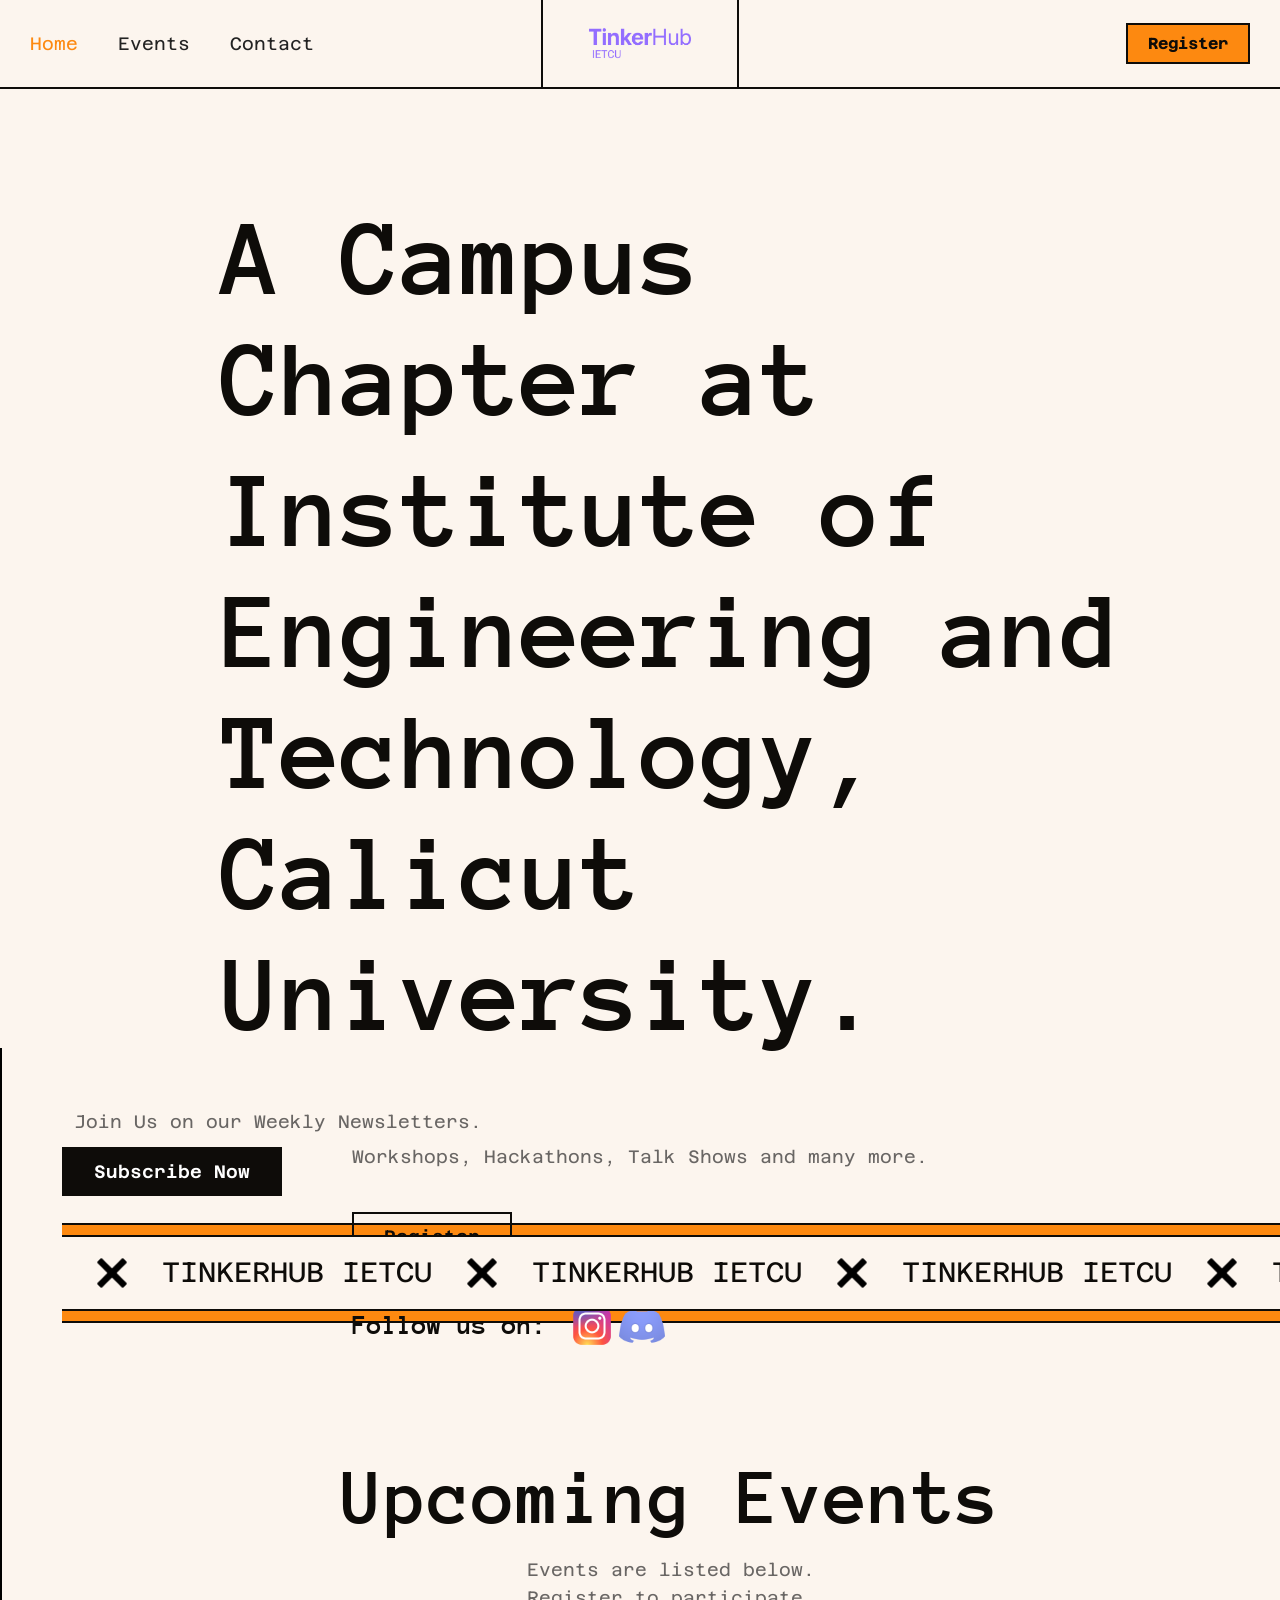
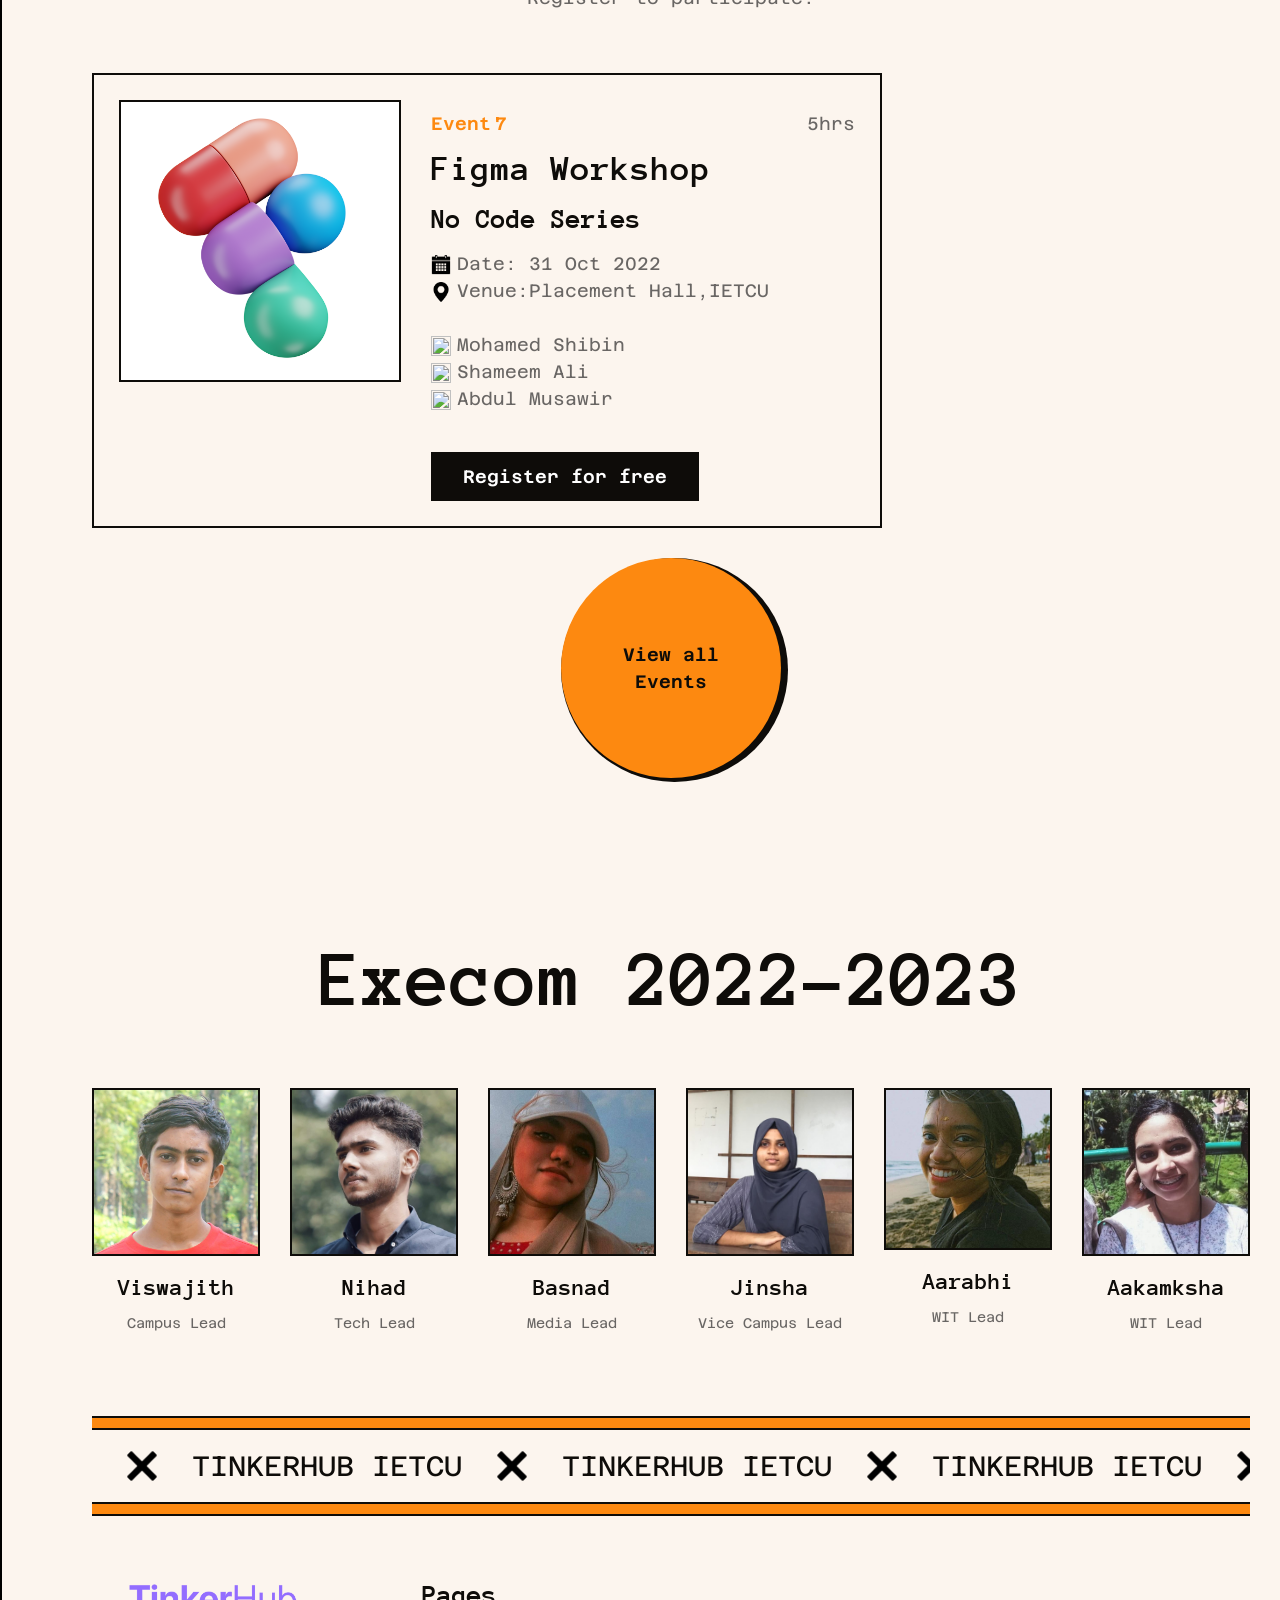
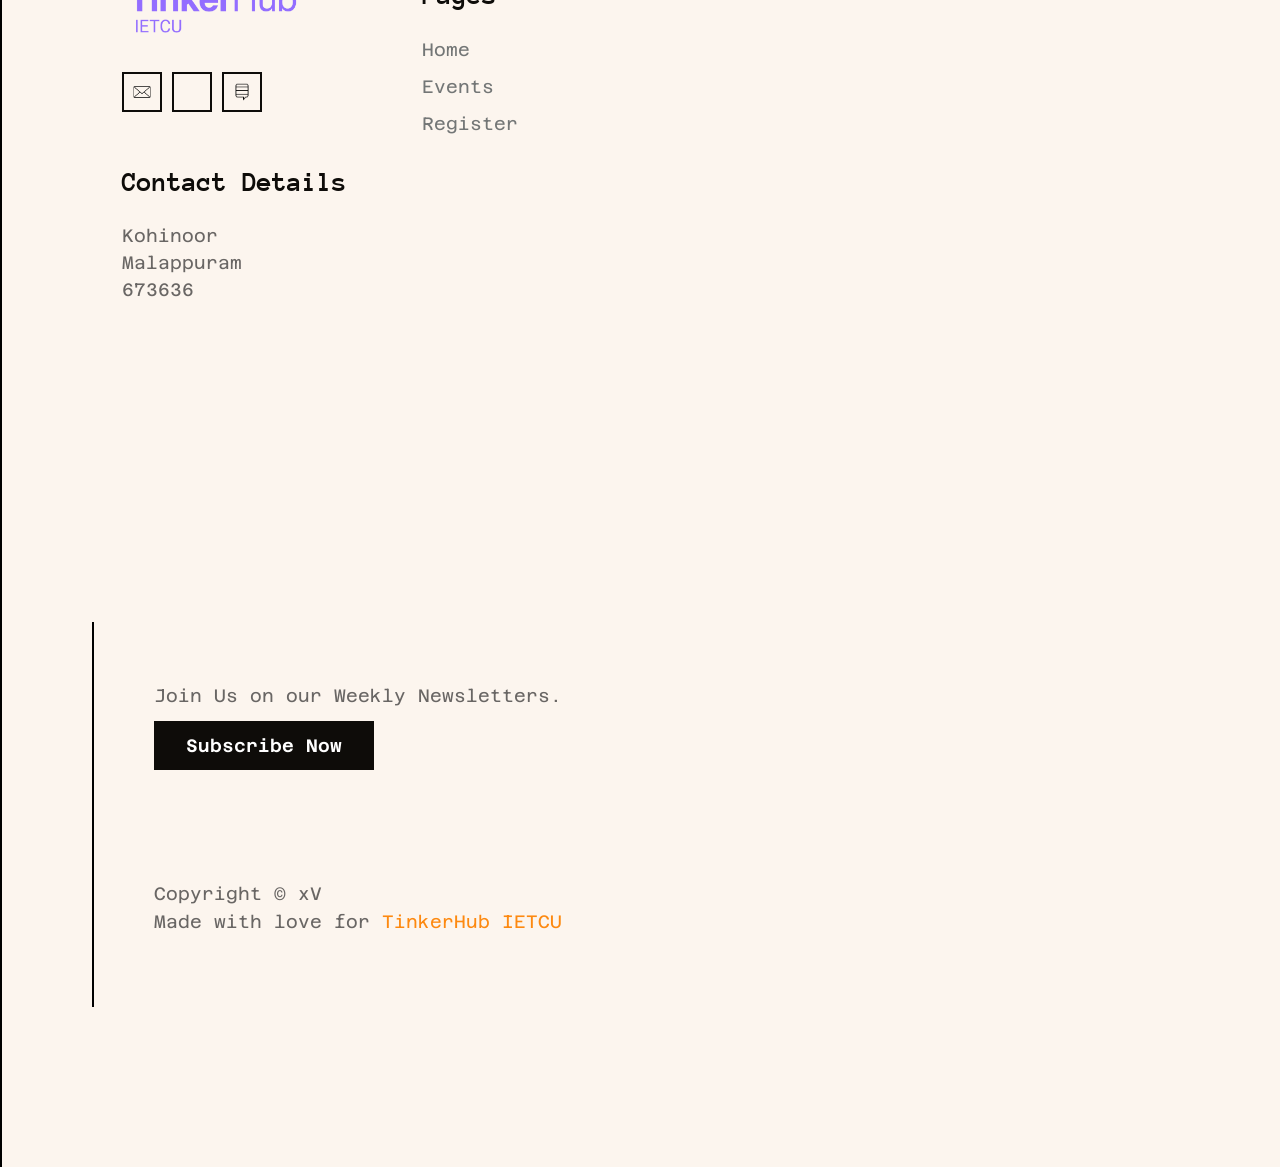
==== index.html @ 88f80c02 "Update index.html" ====
<!DOCTYPE html><html  data-wf-page="61e6ab9abca7984d79f02195" data-wf-site="61e6ab9abca7986a12f02194"><head><meta charset="utf-8"/><title>TinkerHub IETCU</title><meta content="#" name="description"/><meta content="#" property="og:title"/><meta content="#" property="og:description"/><meta content="#" property="og:image"/><meta content="#" property="twitter:title"/><meta content="#" property="twitter:description"/><meta content="#" property="twitter:image"/><meta property="og:type" content="website"/><meta content="summary_large_image" name="twitter:card"/><meta content="width=device-width, initial-scale=1" name="viewport"/><meta content="#" name="generator"/><link href="stylee.css" rel="stylesheet" type="text/css"/><script src="webfont.js" type="text/javascript"></script><script type="text/javascript">WebFont.load({  google: {    families: ["Anonymous Pro:regular,700","Azeret Mono:regular,600"]  }});</script><!--[if lt IE 9]><script src="https://cdnjs.cloudflare.com/ajax/libs/html5shiv/3.7.3/html5shiv.min.js" type="text/javascript"></script><![endif]--><script type="text/javascript">!function(o,c){var n=c.documentElement,t=" w-mod-";n.className+=t+"js",("ontouchstart"in o||o.DocumentTouch&&c instanceof DocumentTouch)&&(n.className+=t+"touch")}(window,document);</script><link href="imgs/spaceinvader.png" rel="shortcut icon" type="image/x-icon"/><link href="https://assets.website-files.com/61e6ab9abca7986a12f02194/61ebdb6489a6b7736665d9e2_webclip.png" rel="apple-touch-icon"/></head><body><div data-animation="default" data-collapse="medium" data-duration="400" data-easing="ease" data-easing2="ease" role="banner" class="navbar w-nav"><div class="container w-container"><div class="w-layout-grid grid-navbar"><nav role="navigation" id="w-node-_0795d648-9c15-54b8-7bc0-1d6ae5a04ca6-e5a04ca3" class="nav-menu w-nav-menu"><a href="index.html" aria-current="page" class="nav-link w-nav-link w--current">Home</a><a href="events.html" class="nav-link w-nav-link">Events</a><a href="#Footer-Subscribe" class="nav-link w-nav-link">Contact</a></nav><a href="index.html" aria-current="page" class="brand w-nav-brand"><img src="imgs/logo.png" loading="lazy" alt=""/></a><div id="w-node-_0795d648-9c15-54b8-7bc0-1d6ae5a04caf-e5a04ca3" class="navbar-button"><a href="https://join.tinkerhub.org/" class="button button-small w-button">Register</a></div><div id="w-node-_0795d648-9c15-54b8-7bc0-1d6ae5a04cb2-e5a04ca3" class="menu-button w-nav-button"><div class="w-icon-nav-menu"></div></div></div></div></div><div class="hero-section wf-section"><div class="container w-container"><div class="w-layout-grid grid-hero"><div id="w-node-b3ac4a3e-e718-adf3-0cfe-b0992a68594a-79f02195" class="badge-lightbox-wrap">

</div>


<div id="w-node-_1fe09ff3-a9c1-b3cb-64f1-f4c9b4e80d8f-79f02195" class="hero-title-wrap"><h1 class="hero-title-2">A Campus Chapter at</h1><h1 class="hero-title-2">Institute of Engineering and Technology, Calicut University.</h1><br><div class="hero-content"><p>Workshops, Hackathons, Talk Shows and many more.</p><a href="https://join.tinkerhub.org/" class="button-outline hero-info-button w-button">Register</a><div class="hero-listen"><h6 class="hero-listen-title">Follow us on:</h6><a href="https://www.instagram.com/tinkerhub.ietcu/" target="_blank" class="zoom-hover w-inline-block"><img src="imgs/Instagram.png" height="50px" weight="50px" loading="lazy" alt=""/></a><!--<a href="https://ietcu.substack.com/" target="_blank" class="zoom-hover w-inline-block"><img src="imgs/subc.png" height="50px" weight="50px" loading="lazy" alt="Substack"/></a>--><a href="https://discord.gg/bWmgn3f" target="_blank" class="zoom-hover w-inline-block"><img src="imgs/discord.png" height="50px" weight="50px" loading="lazy" alt="Discord"/></a></div></div></div><div id="w-node-_4d0b4fef-af89-898a-ebf8-4a31ab46ceca-79f02195" class="hero-image-right"><!--<div class="hero-image-right-wrap"><img src="imgs/pixelheart.png" loading="eager" alt="" class="hero-image"/><div class="hero-image-shadow black"></div>--></div></div><div id="w-node-_2d74ffa0-e0cd-d526-eef7-da7118611f33-79f02195" class="hero-image-left"><!--<div class="hero-image-left-wrap"><img src="imgs/men.png" loading="eager" alt="" class="hero-image"/><div class="hero-image-shadow"></div>--></div></div></div></div></div>
<!--<div class="recent-episodes-section section-spacing wf-section"><div class="container w-container"><div class="section-title text-center"><h2>What's Trending at IETCU ?</h2>

<h4><a href ="https://www.ietcunotes.tk">IETCUNotes</a></h4><br><br><br>-->

<div id="Footer-Subscribe" class="footer-subscribe"><div class="footer-item"><p>&nbsp;Join Us on our Weekly Newsletters.</p><a href="https://ietcu.substack.com/" class="button-dark w-button">Subscribe Now</a>
<br>
<br>
<div class="marquee-section wf-section"><div class="marquee-wrap"><div class="marquee-text"><div class="marquee-item"><img src="imgs/waves.png" loading="lazy" width="40" height="40" alt="" class="marquee-image"/><div class="marquee-title">tinkerhub ietcu</div></div><div class="marquee-item"><img src="imgs/waves.png" loading="lazy" width="40" height="40" alt="" class="marquee-image"/><div class="marquee-title">tinkerhub ietcu</div></div><div class="marquee-item"><img src="imgs/waves.png" loading="lazy" width="40" height="40" alt="" class="marquee-image"/><div class="marquee-title">tinkerhub ietcu</div></div><div class="marquee-item"><img src="imgs/waves.png" loading="lazy" width="40" height="40" alt="" class="marquee-image"/><div class="marquee-title">tinkerhub ietcu</div></div><div class="marquee-item"><img src="imgs/waves.png" loading="lazy" width="40" height="40" alt="" class="marquee-image"/><div class="marquee-title">tinkerhub ietcu</div></div><div class="marquee-item"><img src="imgs/waves.png" loading="lazy" width="40" height="40" alt="" class="marquee-image"/><div class="marquee-title">tinkerhub ietcu</div></div></div><div class="marquee-text"><div class="marquee-item"><img src="imgs/waves.png" loading="lazy" width="40" height="40" alt="" class="marquee-image"/><div class="marquee-title">tinkerhub ietcu</div></div><div class="marquee-item"><img src="imgs/waves.png" loading="lazy" width="40" height="40" alt="" class="marquee-image"/><div class="marquee-title">tinkerhub ietcu</div></div><div class="marquee-item"><img src="imgs/waves.png" loading="lazy" width="40" height="40" alt="" class="marquee-image"/><div class="marquee-title">tinkerhub ietcu</div></div><div class="marquee-item"><img src="imgs/waves.png" loading="lazy" width="40" height="40" alt="" class="marquee-image"/><div class="marquee-title">tinkerhub ietcu</div></div><div class="marquee-item"><img src="imgs/waves.png" loading="lazy" width="40" height="40" alt="" class="marquee-image"/><div class="marquee-title">tinkerhub ietcu</div></div><div class="marquee-item"><img src="imgs/waves.png" loading="lazy" width="40" height="40" alt="" class="marquee-image"/><div class="marquee-title">tinkerhub ietcu</div></div></div></div></div>
<BR>
<div class="recent-episodes-section section-spacing wf-section"><div class="container w-container"><div class="section-title text-center"><h2>Upcoming Events</h2><p>Events are listed below.<br/>Register to participate.</p></div>

<!--E7--><div class="w-layout-grid grid-episode-wrap"><div class="w-dyn-list"><div role="list" class="w-dyn-items"><div role="listitem" class="episode-item w-dyn-item"><div class="grid-episode"><a href="#" class="w-inline-block"><img src="imgs/figma.png" loading="eager" alt="" sizes="(max-width: 479px) 2vw, (max-width: 767px) 32vw, 34vw" srcset="imgs/figma.png 500w, imgs/figma.png 800w" class="episode-image"/></a><div class="episode-info"><div class="episode-number-wrap"><div class="episode-number"><div>Event </div><div class="episode-number-value">7</div></div><div class="episode-duration-wrap"><img src="https://assets.website-files.com/61e6ab9abca7986a12f02194/61e7f9a4afe5cf50c79790c7_clock.svg" loading="lazy" width="15" height="15" alt="" class="episode-duration-icon"/><div class="episode-duration">5hrs</div></div></div><a href="#" class="w-inline-block"><h5 class="episode-title">Figma Workshop<br><h6>No Code Series</h6></h5></a><div class="episode-host-wrap"><img src="imgs/calendar.png" loading="lazy" width="20" height="20" alt="" class="episode-host-icon"/><a href="#" class="episode-host">Date: 31 Oct 2022</a></div><div class="episode-host-wrap"><img src="imgs/pin.png" loading="lazy" width="20" height="20" alt="" class="episode-host-icon"/><a href="#" class="episode-host">Venue:Placement Hall,IETCU</a></div><br><div class="episode-host-wrap"><img src="https://assets.website-files.com/61e6ab9abca7986a12f02194/61e7f79add1d6b57ac4c143d_microphone.svg" loading="lazy" width="20" height="20" alt="" class="episode-host-icon"/><a href="https://instagram.com/mohamed_shibin_/" class="episode-host">Mohamed Shibin</a></div><div class="episode-host-wrap"><div class="episode-host-wrap"><img src="https://assets.website-files.com/61e6ab9abca7986a12f02194/61e7f79add1d6b57ac4c143d_microphone.svg" loading="lazy" width="20" height="20" alt="" class="episode-host-icon"/><a href="https://instagram.com/_sham_em/" class="episode-host">Shameem Ali</a></div><div class="episode-host-wrap"><img src="https://assets.website-files.com/61e6ab9abca7986a12f02194/61e7f79add1d6b57ac4c143d_microphone.svg" loading="lazy" width="20" height="20" alt="" class="episode-host-icon"/><a href="https://instagram.com/musawir_ap/" class="episode-host">Abdul Musawir</a></div><div class="episode-bottom"><a href="https://airtable.com/shr40ArEACzgPAgw9" class="button-dark w-button">Register for free </a><div class="episode-listen-wrap"></div></div></div></div></div></div></div></div></div>

<!-- <div class="w-layout-grid grid-episode-wrap"><div class="w-dyn-list"><div role="list" class="w-dyn-items"><div role="listitem" class="episode-item w-dyn-item"><div class="grid-episode"><a href="#" class="w-inline-block"><img src="imgs/canva.png" loading="eager" alt="" sizes="(max-width: 479px) 2vw, (max-width: 767px) 32vw, 34vw" srcset="imgs/canva.png 500w, imgs/canva.png 800w" class="episode-image"/></a><div class="episode-info"><div class="episode-number-wrap"><div class="episode-number"><div>Event </div><div class="episode-number-value">8</div></div><div class="episode-duration-wrap"><img src="https://assets.website-files.com/61e6ab9abca7986a12f02194/61e7f9a4afe5cf50c79790c7_clock.svg" loading="lazy" width="15" height="15" alt="" class="episode-duration-icon"/><div class="episode-duration">5hrs</div></div></div><a href="#" class="w-inline-block"><h5 class="episode-title">Canva Workshop<br><h6>No Code Series</h6></h5></a><div class="episode-host-wrap"><img src="imgs/calendar.png" loading="lazy" width="20" height="20" alt="" class="episode-host-icon"/><a href="#" class="episode-host">Date: 1 Nov 2022</a></div><div class="episode-host-wrap"><img src="imgs/pin.png" loading="lazy" width="20" height="20" alt="" class="episode-host-icon"/><a href="#" class="episode-host">Venue:Placement Hall,IETCU</a></div><br><div class="episode-host-wrap"><img src="https://assets.website-files.com/61e6ab9abca7986a12f02194/61e7f79add1d6b57ac4c143d_microphone.svg" loading="lazy" width="20" height="20" alt="" class="episode-host-icon"/><a href="https://www.instagram.com/mneshath/" class="episode-host">Neshath</a></div><!--<div class="episode-host-wrap"><div class="episode-host-wrap"><img src="https://assets.website-files.com/61e6ab9abca7986a12f02194/61e7f79add1d6b57ac4c143d_microphone.svg" loading="lazy" width="20" height="20" alt="" class="episode-host-icon"/><a href="#Nihad" class="episode-host">Nihad </a></div><div class="episode-host-wrap"><img src="https://assets.website-files.com/61e6ab9abca7986a12f02194/61e7f79add1d6b57ac4c143d_microphone.svg" loading="lazy" width="20" height="20" alt="" class="episode-host-icon"/><a href="/host/billy-vasquez" class="episode-host">Mohammed Shibin</a></div><div class="episode-bottom"><a href="https://airtable.com/shrLg17WYAK36ddPl" class="button-dark w-button">Registration Opened</a><div class="episode-listen-wrap"></div></div></div></div></div></div></div></div></div>

<div class="w-layout-grid grid-episode-wrap"><div class="w-dyn-list"><div role="list" class="w-dyn-items"><div role="listitem" class="episode-item w-dyn-item"><div class="grid-episode"><a href="#" class="w-inline-block"><img src="imgs/sparkar.png" loading="eager" alt="" sizes="(max-width: 479px) 2vw, (max-width: 767px) 32vw, 34vw" srcset="imgs/sparkar.png 500w, imgs/sparkar.png 800w" class="episode-image"/></a><div class="episode-info"><div class="episode-number-wrap"><div class="episode-number"><div>Event </div><div class="episode-number-value">9</div></div><div class="episode-duration-wrap"><img src="https://assets.website-files.com/61e6ab9abca7986a12f02194/61e7f9a4afe5cf50c79790c7_clock.svg" loading="lazy" width="15" height="15" alt="" class="episode-duration-icon"/><div class="episode-duration">5hrs</div></div></div><a href="#" class="w-inline-block"><h5 class="episode-title">SparkAR Workshop<br><h6>No Code Series</h6></h5></a><div class="episode-host-wrap"><img src="imgs/calendar.png" loading="lazy" width="20" height="20" alt="" class="episode-host-icon"/><a href="#" class="episode-host">Date: 2 Nov 2022</a></div><div class="episode-host-wrap"><img src="imgs/pin.png" loading="lazy" width="20" height="20" alt="" class="episode-host-icon"/><a href="#" class="episode-host">Venue:Placement Hall,IETCU</a></div><br><div class="episode-host-wrap"><img src="https://assets.website-files.com/61e6ab9abca7986a12f02194/61e7f79add1d6b57ac4c143d_microphone.svg" loading="lazy" width="20" height="20" alt="" class="episode-host-icon"/><a href="https://www.instagram.com/nasw1h/" class="episode-host">Naswih</a></div><div class="episode-host-wrap"><div class="episode-host-wrap"><img src="https://assets.website-files.com/61e6ab9abca7986a12f02194/61e7f79add1d6b57ac4c143d_microphone.svg" loading="lazy" width="20" height="20" alt="" class="episode-host-icon"/><a href="https://instagram.com/sreeelakshmi.k" class="episode-host">Sreelakshmi </a></div><!--<div class="episode-host-wrap"><img src="https://assets.website-files.com/61e6ab9abca7986a12f02194/61e7f79add1d6b57ac4c143d_microphone.svg" loading="lazy" width="20" height="20" alt="" class="episode-host-icon"/><a href="/host/billy-vasquez" class="episode-host">Mohammed Shibin</a></div><div class="episode-bottom"><a href="https://airtable.com/shrJaMDLrno45mbYo" class="button-dark w-button">Registration Opened</a><div class="episode-listen-wrap"></div></div></div></div></div></div></div></div></div>

<div class="w-layout-grid grid-episode-wrap"><div class="w-dyn-list"><div role="list" class="w-dyn-items"><div role="listitem" class="episode-item w-dyn-item"><div class="grid-episode"><a href="#" class="w-inline-block"><img src="imgs/sparkar.png" loading="eager" alt="" sizes="(max-width: 479px) 2vw, (max-width: 767px) 32vw, 34vw" srcset="imgs/sparkar.png 500w, imgs/sparkar.png 800w" class="episode-image"/></a><div class="episode-info"><div class="episode-number-wrap"><div class="episode-number"><div>Event </div><div class="episode-number-value">9</div></div><div class="episode-duration-wrap"><img src="https://assets.website-files.com/61e6ab9abca7986a12f02194/61e7f9a4afe5cf50c79790c7_clock.svg" loading="lazy" width="15" height="15" alt="" class="episode-duration-icon"/><div class="episode-duration">5hrs</div></div></div><a href="#" class="w-inline-block"><h5 class="episode-title">Notion Workshop<br><h6>No Code Series</h6></h5></a><div class="episode-host-wrap"><img src="imgs/calendar.png" loading="lazy" width="20" height="20" alt="" class="episode-host-icon"/><a href="#" class="episode-host">Date: 3 Nov 2022</a></div><div class="episode-host-wrap"><img src="imgs/pin.png" loading="lazy" width="20" height="20" alt="" class="episode-host-icon"/><a href="#" class="episode-host">Venue:Placement Hall,IETCU</a></div><br><div class="episode-host-wrap"><img src="https://assets.website-files.com/61e6ab9abca7986a12f02194/61e7f79add1d6b57ac4c143d_microphone.svg" loading="lazy" width="20" height="20" alt="" class="episode-host-icon"/><a href="#Binshad" class="episode-host">Binshad</a></div><div class="episode-host-wrap"><div class="episode-host-wrap"><img src="https://assets.website-files.com/61e6ab9abca7986a12f02194/61e7f79add1d6b57ac4c143d_microphone.svg" loading="lazy" width="20" height="20" alt="" class="episode-host-icon"/><a href="#Nihad" class="episode-host">Nihad </a></div><!--<div class="episode-host-wrap"><img src="https://assets.website-files.com/61e6ab9abca7986a12f02194/61e7f79add1d6b57ac4c143d_microphone.svg" loading="lazy" width="20" height="20" alt="" class="episode-host-icon"/><a href="/host/billy-vasquez" class="episode-host">Mohammed Shibin</a></div><div class="episode-bottom"><a href="https://airtable.com/shrhgrQWpp3O2RGTA" class="button-dark w-button">Registration Opened</a><div class="episode-listen-wrap"></div></div></div></div></div></div></div></div></div>

-->

<div class="episode-button-sticky"><a data-w-id="aa3aa7cc-8ec0-a920-6427-355e48823416" href="events.html" class="button-mouse-move w-inline-block"><div class="button-mouse-move-bg"></div><div class="button-text">View all<br/>Events</div></a></div></div></div></div>

<br><br>

<div class="guest-section section-spacing-bottom wf-section"><div class="container w-container"><div class="section-title text-center"><h2>Execom 2022-2023</h2></div><div class="w-dyn-list"><div role="list" class="grid-guest w-dyn-items"><div role="listitem" class="guest-item w-dyn-item"><div class="guest-image-wrap"><a href="https://www.instagram.com/thisisvichu/" class="w-inline-block"><img src="imgs/v.jpeg" loading="eager" alt="" class="guest-image"/></a></div><a href="https://twitter.com/v1swaj1th" class="w-inline-block"><h6 class="guest-name">Viswajith</h6></a><div class="guest-job-title">Campus Lead</div></div><div role="listitem" class="guest-item w-dyn-item"><div class="guest-image-wrap"><a href="https://www.instagram.com/nihad.ig/" class="w-inline-block"><img src="imgs/nih.jpeg" loading="eager" alt="" class="guest-image"/></a></div><a href="https://www.instagram.com/nihad.ig/" class="w-inline-block"><h6 class="guest-name">Nihad</h6></a><div class="guest-job-title">Tech Lead</div></div><div role="listitem" class="guest-item w-dyn-item"><div class="guest-image-wrap"><a href="https://www.instagram.com/bznd_mttl/" class="w-inline-block"><img src="imgs/basnad.jpeg" loading="eager" alt="" class="guest-image"/></a></div><a href="https://www.instagram.com/bznd_mttl/" class="w-inline-block"><h6 class="guest-name">Basnad</h6></a><div class="guest-job-title">Media Lead</div></div><div role="listitem" class="guest-item w-dyn-item"><div class="guest-image-wrap"><a href="https://www.instagram.com/jinsha_ek/" class="w-inline-block"><img src="imgs/jinsha.jpeg" loading="eager" alt="" class="guest-image"/></a></div><a href="https://www.instagram.com/jinsha_ek/" class="w-inline-block"><h6 class="guest-name">Jinsha</h6></a><div class="guest-job-title">Vice Campus Lead</div></div><div role="listitem" class="guest-item w-dyn-item"><div class="guest-image-wrap"><a href="https://www.instagram.com/aarabhi_param/" class="w-inline-block"><img src="imgs/aarabhi.jpeg" loading="eager" alt="" class="guest-image"/></a></div><a href="https://www.instagram.com/aarabhi_param/" class="w-inline-block"><h6 class="guest-name">Aarabhi</h6></a><div class="guest-job-title">WIT Lead</div></div><div role="listitem" class="guest-item w-dyn-item"><div class="guest-image-wrap"><a href="https://www.instagram.com/aakamkshaharis/" class="w-inline-block"><img src="imgs/aakamsha.jpeg" loading="eager" alt="" class="guest-image"/></a></div><a href="https://www.instagram.com/aakamkshaharis/" class="w-inline-block"><h6 class="guest-name">Aakamksha</h6></a><div class="guest-job-title">WIT Lead</div></div></div><br><br>

<!--<div role="listitem" class="guest-item w-dyn-item"><div class="guest-image-wrap"><a href="/guest/billy-vasquez" class="w-inline-block"><img src="https://assets.website-files.com/61e7e03738be811a53bbf7ac/61ebccc4d336032f1103f29d_05.jpg" loading="eager" alt="" class="guest-image"/></a></div><a href="/guest/billy-vasquez" class="w-inline-block"><h6 class="guest-name">Billy Vasquez</h6></a><div class="guest-job-title">Administrative Assistant</div></div><div role="listitem" class="guest-item w-dyn-item"><div class="guest-image-wrap"><a href="/guest/samuel-bishop" class="w-inline-block"><img src="https://assets.website-files.com/61e7e03738be811a53bbf7ac/61e8e840f9e6113a73cdebc1_04.jpg" loading="eager" alt="" class="guest-image"/></a></div><a href="/guest/samuel-bishop" class="w-inline-block"><h6 class="guest-name">Samuel Bishop</h6></a><div class="guest-job-title">Actor</div></div><div role="listitem" class="guest-item w-dyn-item"><div class="guest-image-wrap"><a href="/guest/frances-guerrero" class="w-inline-block"><img src="https://assets.website-files.com/61e7e03738be811a53bbf7ac/61e8e82d091d96f9c5d79ef0_03.jpg" loading="eager" alt="" class="guest-image"/></a></div><a href="/guest/frances-guerrero" class="w-inline-block"><h6 class="guest-name">Frances Guerrero</h6></a><div class="guest-job-title">Founder at WBS</div></div><div role="listitem" class="guest-item w-dyn-item"><div class="guest-image-wrap"><a href="/guest/louis-ferguson" class="w-inline-block"><img src="https://assets.website-files.com/61e7e03738be811a53bbf7ac/61e8e819b29405c852d9a713_02.jpg" loading="eager" alt="" class="guest-image"/></a></div><a href="/guest/louis-ferguson" class="w-inline-block"><h6 class="guest-name">Louis Ferguson</h6></a><div class="guest-job-title">Motivational Speaker</div></div><div role="listitem" class="guest-item w-dyn-item"><div class="guest-image-wrap"><a href="/guest/jacqueline-miller" class="w-inline-block"><img src="https://assets.website-files.com/61e7e03738be811a53bbf7ac/61e8e7f451450c232acd2bc1_01.jpg" loading="eager" alt="" class="guest-image"/></a></div><a href="/guest/jacqueline-miller" class="w-inline-block"><h6 class="guest-name">Jacqueline Miller</h6></a><div class="guest-job-title">Actress</div></div></div></div></div>-->


<!--<div class="sponsor-section section-spacing-bottom wf-section"><div class="container w-container"><div class="w-layout-grid grid-sponsor"><div class="sponsor-title-wrap"><h4 class="sponsor-title">Collabed with</h4></div><div class="sponsor-item"><img src="imgs/sias.png" loading="lazy" alt=""/><br></div><div class="sponsor-item"><img src="imgs/fc.png" loading="lazy" alt=""/></div><div class="sponsor-item"><img src="imgs/emea.png" loading="lazy" alt=""/></div><div class="sponsor-item"><img src="imgs/masc.png" loading="lazy" alt=""/></div><div class="sponsor-item"><img src="" loading="lazy" alt=""/></div><div class="sponsor-item"><img src="#" loading="lazy" alt=""/></div><div class="sponsor-item"><img src="#" loading="lazy" alt=""/></div></div></div></div><footer id="footer" class="footer wf-section"> -->
  
<!--<div class="footer-subscribe-logo"><div class="container w-container"><div class="w-layout-grid grid-subscribe"><div class="subscribe-item"><h6 class="subscribe-title">Subscribe on:</h6></div><div class="subscribe-item"><a href="https://www.apple.com/in/apple-podcasts/" target="_blank" class="w-inline-block"><img src="https://assets.website-files.com/61e6ab9abca7986a12f02194/61e90051091d96787fd8ff4f_apple-podcast-logo.svg" loading="lazy" alt="" class="subscribe-logo"/></a></div><div class="subscribe-item"><a href="https://podcasts.google.com/" target="_blank" class="w-inline-block"><img src="https://assets.website-files.com/61e6ab9abca7986a12f02194/61e9336725facf8ae30f3ea6_google-podcast.svg" loading="lazy" alt="" class="subscribe-logo"/></a></div><div class="subscribe-item"><a href="https://www.pocketcasts.com/" class="w-inline-block"><img src="https://assets.website-files.com/61e6ab9abca7986a12f02194/61e9017a3876e60cecfc4c7b_pocket-casts.svg" loading="lazy" alt="" class="subscribe-logo"/></a></div><div class="subscribe-item"><a href="https://soundcloud.com/" target="_blank" class="w-inline-block"><img src="https://assets.website-files.com/61e6ab9abca7986a12f02194/61e902f54f00c9f078a9bfe6_soundcloud-logo.svg" loading="lazy" alt="" class="subscribe-logo"/></a></div><div class="subscribe-item item-last"><a href="https://www.spotify.com/" class="w-inline-block"><img src="https://assets.website-files.com/61e6ab9abca7986a12f02194/61e8ffd44fad2691ea70772f_spotify-logo.svg" loading="lazy" alt="" class="subscribe-logo"/></a></div></div></div></div>-->


<div class="marquee-section wf-section"><div class="marquee-wrap"><div class="marquee-text"><div class="marquee-item"><img src="imgs/waves.png" loading="lazy" width="40" height="40" alt="" class="marquee-image"/><div class="marquee-title">tinkerhub ietcu</div></div><div class="marquee-item"><img src="imgs/waves.png" loading="lazy" width="40" height="40" alt="" class="marquee-image"/><div class="marquee-title">tinkerhub ietcu</div></div><div class="marquee-item"><img src="imgs/waves.png" loading="lazy" width="40" height="40" alt="" class="marquee-image"/><div class="marquee-title">tinkerhub ietcu</div></div><div class="marquee-item"><img src="imgs/waves.png" loading="lazy" width="40" height="40" alt="" class="marquee-image"/><div class="marquee-title">tinkerhub ietcu</div></div><div class="marquee-item"><img src="imgs/waves.png" loading="lazy" width="40" height="40" alt="" class="marquee-image"/><div class="marquee-title">tinkerhub ietcu</div></div><div class="marquee-item"><img src="imgs/waves.png" loading="lazy" width="40" height="40" alt="" class="marquee-image"/><div class="marquee-title">tinkerhub ietcu</div></div></div><div class="marquee-text"><div class="marquee-item"><img src="imgs/waves.png" loading="lazy" width="40" height="40" alt="" class="marquee-image"/><div class="marquee-title">tinkerhub ietcu</div></div><div class="marquee-item"><img src="imgs/waves.png" loading="lazy" width="40" height="40" alt="" class="marquee-image"/><div class="marquee-title">tinkerhub ietcu</div></div><div class="marquee-item"><img src="imgs/waves.png" loading="lazy" width="40" height="40" alt="" class="marquee-image"/><div class="marquee-title">tinkerhub ietcu</div></div><div class="marquee-item"><img src="imgs/waves.png" loading="lazy" width="40" height="40" alt="" class="marquee-image"/><div class="marquee-title">tinkerhub ietcu</div></div><div class="marquee-item"><img src="imgs/waves.png" loading="lazy" width="40" height="40" alt="" class="marquee-image"/><div class="marquee-title">tinkerhub ietcu</div></div><div class="marquee-item"><img src="imgs/waves.png" loading="lazy" width="40" height="40" alt="" class="marquee-image"/><div class="marquee-title">tinkerhub ietcu</div></div></div></div></div>

<div class="container w-container"><div class="contact"></div><div class="grid-footer"><div class="footer-left"><div class="footer-item"><a href="index.html" aria-current="page" class="footer-logo w-inline-block w--current"><img src="imgs/logol.png" loading="lazy" alt=""/></a><div class="footer-social"><a href="mailto:tinkerhubietcu@gmail.com" class="footer-social-link w-inline-block"><img src="imgs/email.png" loading="lazy" alt="" class="footer-social-icon"/></a><a href="https://www.instagram.com/tinkerhub.ietcu" class="footer-social-link w-inline-block"><img src="https://assets.website-files.com/61e6ab9abca7986a12f02194/61e92f9e1b11c9ec3c614413_instagram-dark.svg" loading="lazy" alt="" class="footer-social-icon"/></a><a href="https://ietcu.substack.com/" class="footer-social-link w-inline-block"><img src="imgs/subb.png" loading="lazy" alt="" class="footer-social-icon"/></a></div></div><div class="footer-item"><h6 class="footer-title">Pages</h6><ul role="list" class="w-list-unstyled"><li><a href="index.html" class="footer-link">Home</a></li><li><a href="events.html" class="footer-link">Events</a></li><li><a href="https://join.tinkerhub.org/" class="footer-link">Register</a></li></ul></div><div id="w-node-_477cc67e-2187-27f6-efd2-d896f682e902-f682e8cc" class="footer-item"><h6 class="footer-title">Contact Details</h6><div class="footer-contact">Kohinoor  Malappuram  673636</div></div><br><div></div>
<iframe src="https://www.google.com/maps/embed?pb=!1m18!1m12!1m3!1d3914.8565463858336!2d75.89736831515582!3d11.124059992086186!2m3!1f0!2f0!3f0!3m2!1i1024!2i768!4f13.1!3m3!1m2!1s0x3ba651df61386e71%3A0x503c742010689b05!2sCalicut%20University%20IET!5e0!3m2!1sen!2sin!4v1666390145762!5m2!1sen!2sin" width="200" height="200" style="border:0;" allowfullscreen="" loading="lazy" referrerpolicy="no-referrer-when-downgrade"></iframe></div></div></div><div id="Footer-Subscribe" class="footer-subscribe"><div class="footer-item"><p>Join Us on our Weekly Newsletters.</p><a href="https://ietcu.substack.com/" class="button-dark w-button">Subscribe Now</a><p class="copyright">Copyright © xV<br/>Made with love for <a href="https://www.instagram.com/tinkerhub.ietcu" target="_blank">TinkerHub IETCU</a></p></div></div></div></div></footer><script src="https://d3e54v103j8qbb.cloudfront.net/js/jquery-3.5.1.min.dc5e7f18c8.js?site=61e6ab9abca7986a12f02194" type="text/javascript" integrity="sha256-9/aliU8dGd2tb6OSsuzixeV4y/faTqgFtohetphbbj0=" crossorigin="anonymous"></script><script src="web.js" type="text/javascript"></script><!--[if lte IE 9]><script src="//cdnjs.cloudflare.com/ajax/libs/placeholders/3.0.2/placeholders.min.js"></script><![endif]--></body></html>
---- stylee.css ----
/* Generated on: Wed Aug 17 2022 06:59:10 GMT+0000 (Coordinated Universal Time) */
/* ==========================================================================
   normalize.css v3.0.3 | MIT License | github.com/necolas/normalize.css 
   ========================================================================== */
/*! normalize.css v3.0.3 | MIT License | github.com/necolas/normalize.css */html{font-family:sans-serif;-ms-text-size-adjust:100%;-webkit-text-size-adjust:100%}body{margin:0}article,aside,details,figcaption,figure,footer,header,hgroup,main,menu,nav,section,summary{display:block}audio,canvas,progress,video{display:inline-block;vertical-align:baseline}audio:not([controls]){display:none;height:0}[hidden],template{display:none}a{background-color:transparent}a:active,a:hover{outline:0}abbr[title]{border-bottom:1px dotted}b,strong{font-weight:bold}dfn{font-style:italic}h1{font-size:2em;margin:.67em 0}mark{background:#ff0;color:#000}small{font-size:80%}sub,sup{font-size:75%;line-height:0;position:relative;vertical-align:baseline}sup{top:-0.5em}sub{bottom:-0.25em}img{border:0}svg:not(:root){overflow:hidden}figure{margin:1em 40px}hr{box-sizing:content-box;height:0}pre{overflow:auto}code,kbd,pre,samp{font-family:monospace, monospace;font-size:1em}button,input,optgroup,select,textarea{color:inherit;font:inherit;margin:0}button{overflow:visible}button,select{text-transform:none}button,html input[type="button"],input[type="reset"]{-webkit-appearance:button;cursor:pointer}button[disabled],html input[disabled]{cursor:default}button::-moz-focus-inner,input::-moz-focus-inner{border:0;padding:0}input{line-height:normal}input[type='checkbox'],input[type='radio']{box-sizing:border-box;padding:0}input[type='number']::-webkit-inner-spin-button,input[type='number']::-webkit-outer-spin-button{height:auto}input[type='search']{-webkit-appearance:none}input[type='search']::-webkit-search-cancel-button,input[type='search']::-webkit-search-decoration{-webkit-appearance:none}fieldset{border:1px solid #c0c0c0;margin:0 2px;padding:.35em .625em .75em}legend{border:0;padding:0}textarea{overflow:auto}optgroup{font-weight:bold}table{border-collapse:collapse;border-spacing:0}td,th{padding:0}

/* ==========================================================================
   .
   ========================================================================== */
@font-face{font-family:'webflow-icons';src:url("[data-uri]") format('truetype');font-weight:normal;font-style:normal}[class^="w-icon-"],[class*=" w-icon-"]{font-family:'webflow-icons' !important;speak:none;font-style:normal;font-weight:normal;font-variant:normal;text-transform:none;line-height:1;-webkit-font-smoothing:antialiased;-moz-osx-font-smoothing:grayscale}.w-icon-slider-right:before{content:"\e600"}.w-icon-slider-left:before{content:"\e601"}.w-icon-nav-menu:before{content:"\e602"}.w-icon-arrow-down:before,.w-icon-dropdown-toggle:before{content:"\e603"}.w-icon-file-upload-remove:before{content:"\e900"}.w-icon-file-upload-icon:before{content:"\e903"}*{-webkit-box-sizing:border-box;-moz-box-sizing:border-box;box-sizing:border-box}html{height:100%}body{margin:0;min-height:100%;background-color:#fff;font-family:Arial,sans-serif;font-size:14px;line-height:20px;color:#333}img{max-width:100%;vertical-align:middle;display:inline-block}html.w-mod-touch *{background-attachment:scroll !important}.w-block{display:block}.w-inline-block{max-width:100%;display:inline-block}.w-clearfix:before,.w-clearfix:after{content:" ";display:table;grid-column-start:1;grid-row-start:1;grid-column-end:2;grid-row-end:2}.w-clearfix:after{clear:both}.w-hidden{display:none}.w-button{display:inline-block;padding:9px 15px;background-color:#3898EC;color:white;border:0;line-height:inherit;text-decoration:none;cursor:pointer;border-radius:0}input.w-button{-webkit-appearance:button}html[data-w-dynpage] [data-w-cloak]{color:transparent !important}.w-webflow-badge,.w-webflow-badge *{position:static;left:auto;top:auto;right:auto;bottom:auto;z-index:auto;display:block;visibility:visible;overflow:visible;overflow-x:visible;overflow-y:visible;box-sizing:border-box;width:auto;height:auto;max-height:none;max-width:none;min-height:0;min-width:0;margin:0;padding:0;float:none;clear:none;border:0 none transparent;border-radius:0;background:none;background-image:none;background-position:0% 0%;background-size:auto auto;background-repeat:repeat;background-origin:padding-box;background-clip:border-box;background-attachment:scroll;background-color:transparent;box-shadow:none;opacity:1;transform:none;transition:none;direction:ltr;font-family:inherit;font-weight:inherit;color:inherit;font-size:inherit;line-height:inherit;font-style:inherit;font-variant:inherit;text-align:inherit;letter-spacing:inherit;text-decoration:inherit;text-indent:0;text-transform:inherit;list-style-type:disc;text-shadow:none;font-smoothing:auto;vertical-align:baseline;cursor:inherit;white-space:inherit;word-break:normal;word-spacing:normal;word-wrap:normal}.w-webflow-badge{position:fixed !important;display:inline-block !important;visibility:visible !important;z-index:2147483647 !important;top:auto !important;right:12px !important;bottom:12px !important;left:auto !important;color:#AAADB0 !important;background-color:#fff !important;border-radius:3px !important;padding:6px 8px 6px 6px !important;font-size:12px !important;opacity:1 !important;line-height:14px !important;text-decoration:none !important;transform:none !important;margin:0 !important;width:auto !important;height:auto !important;overflow:visible !important;white-space:nowrap;box-shadow:0 0 0 1px rgba(0,0,0,0.1),0 1px 3px rgba(0,0,0,0.1);cursor:pointer}.w-webflow-badge>img{display:inline-block !important;visibility:visible !important;opacity:1 !important;vertical-align:middle !important}h1,h2,h3,h4,h5,h6{font-weight:bold;margin-bottom:10px}h1{font-size:38px;line-height:44px;margin-top:20px}h2{font-size:32px;line-height:36px;margin-top:20px}h3{font-size:24px;line-height:30px;margin-top:20px}h4{font-size:18px;line-height:24px;margin-top:10px}h5{font-size:14px;line-height:20px;margin-top:10px}h6{font-size:12px;line-height:18px;margin-top:10px}p{margin-top:0;margin-bottom:10px}blockquote{margin:0 0 10px 0;padding:10px 20px;border-left:5px solid #E2E2E2;font-size:18px;line-height:22px}figure{margin:0;margin-bottom:10px}figcaption{margin-top:5px;text-align:center}ul,ol{margin-top:0px;margin-bottom:10px;padding-left:40px}.w-list-unstyled{padding-left:0;list-style:none}.w-embed:before,.w-embed:after{content:" ";display:table;grid-column-start:1;grid-row-start:1;grid-column-end:2;grid-row-end:2}.w-embed:after{clear:both}.w-video{width:100%;position:relative;padding:0}.w-video iframe,.w-video object,.w-video embed{position:absolute;top:0;left:0;width:100%;height:100%;border:none}fieldset{padding:0;margin:0;border:0}button,[type='button'],[type='reset']{border:0;cursor:pointer;-webkit-appearance:button}.w-form{margin:0 0 15px}.w-form-done{display:none;padding:20px;text-align:center;background-color:#dddddd}.w-form-fail{display:none;margin-top:10px;padding:10px;background-color:#ffdede}label{display:block;margin-bottom:5px;font-weight:bold}.w-input,.w-select{display:block;width:100%;height:38px;padding:8px 12px;margin-bottom:10px;font-size:14px;line-height:1.42857143;color:#333333;vertical-align:middle;background-color:#ffffff;border:1px solid #cccccc}.w-input:-moz-placeholder,.w-select:-moz-placeholder{color:#999}.w-input::-moz-placeholder,.w-select::-moz-placeholder{color:#999;opacity:1}.w-input:-ms-input-placeholder,.w-select:-ms-input-placeholder{color:#999}.w-input::-webkit-input-placeholder,.w-select::-webkit-input-placeholder{color:#999}.w-input:focus,.w-select:focus{border-color:#3898EC;outline:0}.w-input[disabled],.w-select[disabled],.w-input[readonly],.w-select[readonly],fieldset[disabled] .w-input,fieldset[disabled] .w-select{cursor:not-allowed}.w-input[disabled]:not(.w-input-disabled),.w-select[disabled]:not(.w-input-disabled),.w-input[readonly],.w-select[readonly],fieldset[disabled]:not(.w-input-disabled) .w-input,fieldset[disabled]:not(.w-input-disabled) .w-select{background-color:#eeeeee}textarea.w-input,textarea.w-select{height:auto}.w-select{background-color:#f3f3f3}.w-select[multiple]{height:auto}.w-form-label{display:inline-block;cursor:pointer;font-weight:normal;margin-bottom:0px}.w-radio{display:block;margin-bottom:5px;padding-left:20px}.w-radio:before,.w-radio:after{content:" ";display:table;grid-column-start:1;grid-row-start:1;grid-column-end:2;grid-row-end:2}.w-radio:after{clear:both}.w-radio-input{margin:4px 0 0;margin-top:1px \9;line-height:normal;float:left;margin-left:-20px}.w-radio-input{margin-top:3px}.w-file-upload{display:block;margin-bottom:10px}.w-file-upload-input{width:.1px;height:.1px;opacity:0;overflow:hidden;position:absolute;z-index:-100}.w-file-upload-default,.w-file-upload-uploading,.w-file-upload-success{display:inline-block;color:#333333}.w-file-upload-error{display:block;margin-top:10px}.w-file-upload-default.w-hidden,.w-file-upload-uploading.w-hidden,.w-file-upload-error.w-hidden,.w-file-upload-success.w-hidden{display:none}.w-file-upload-uploading-btn{display:flex;font-size:14px;font-weight:normal;cursor:pointer;margin:0;padding:8px 12px;border:1px solid #cccccc;background-color:#fafafa}.w-file-upload-file{display:flex;flex-grow:1;justify-content:space-between;margin:0;padding:8px 9px 8px 11px;border:1px solid #cccccc;background-color:#fafafa}.w-file-upload-file-name{font-size:14px;font-weight:normal;display:block}.w-file-remove-link{margin-top:3px;margin-left:10px;width:auto;height:auto;padding:3px;display:block;cursor:pointer}.w-icon-file-upload-remove{margin:auto;font-size:10px}.w-file-upload-error-msg{display:inline-block;color:#ea384c;padding:2px 0}.w-file-upload-info{display:inline-block;line-height:38px;padding:0 12px}.w-file-upload-label{display:inline-block;font-size:14px;font-weight:normal;cursor:pointer;margin:0;padding:8px 12px;border:1px solid #cccccc;background-color:#fafafa}.w-icon-file-upload-icon,.w-icon-file-upload-uploading{display:inline-block;margin-right:8px;width:20px}.w-icon-file-upload-uploading{height:20px}.w-container{margin-left:auto;margin-right:auto;max-width:940px}.w-container:before,.w-container:after{content:" ";display:table;grid-column-start:1;grid-row-start:1;grid-column-end:2;grid-row-end:2}.w-container:after{clear:both}.w-container .w-row{margin-left:-10px;margin-right:-10px}.w-row:before,.w-row:after{content:" ";display:table;grid-column-start:1;grid-row-start:1;grid-column-end:2;grid-row-end:2}.w-row:after{clear:both}.w-row .w-row{margin-left:0;margin-right:0}.w-col{position:relative;float:left;width:100%;min-height:1px;padding-left:10px;padding-right:10px}.w-col .w-col{padding-left:0;padding-right:0}.w-col-1{width:8.33333333%}.w-col-2{width:16.66666667%}.w-col-3{width:25%}.w-col-4{width:33.33333333%}.w-col-5{width:41.66666667%}.w-col-6{width:50%}.w-col-7{width:58.33333333%}.w-col-8{width:66.66666667%}.w-col-9{width:75%}.w-col-10{width:83.33333333%}.w-col-11{width:91.66666667%}.w-col-12{width:100%}.w-hidden-main{display:none !important}@media screen and (max-width:991px){.w-container{max-width:728px}.w-hidden-main{display:inherit !important}.w-hidden-medium{display:none !important}.w-col-medium-1{width:8.33333333%}.w-col-medium-2{width:16.66666667%}.w-col-medium-3{width:25%}.w-col-medium-4{width:33.33333333%}.w-col-medium-5{width:41.66666667%}.w-col-medium-6{width:50%}.w-col-medium-7{width:58.33333333%}.w-col-medium-8{width:66.66666667%}.w-col-medium-9{width:75%}.w-col-medium-10{width:83.33333333%}.w-col-medium-11{width:91.66666667%}.w-col-medium-12{width:100%}.w-col-stack{width:100%;left:auto;right:auto}}@media screen and (max-width:767px){.w-hidden-main{display:inherit !important}.w-hidden-medium{display:inherit !important}.w-hidden-small{display:none !important}.w-row,.w-container .w-row{margin-left:0;margin-right:0}.w-col{width:100%;left:auto;right:auto}.w-col-small-1{width:8.33333333%}.w-col-small-2{width:16.66666667%}.w-col-small-3{width:25%}.w-col-small-4{width:33.33333333%}.w-col-small-5{width:41.66666667%}.w-col-small-6{width:50%}.w-col-small-7{width:58.33333333%}.w-col-small-8{width:66.66666667%}.w-col-small-9{width:75%}.w-col-small-10{width:83.33333333%}.w-col-small-11{width:91.66666667%}.w-col-small-12{width:100%}}@media screen and (max-width:479px){.w-container{max-width:none}.w-hidden-main{display:inherit !important}.w-hidden-medium{display:inherit !important}.w-hidden-small{display:inherit !important}.w-hidden-tiny{display:none !important}.w-col{width:100%}.w-col-tiny-1{width:8.33333333%}.w-col-tiny-2{width:16.66666667%}.w-col-tiny-3{width:25%}.w-col-tiny-4{width:33.33333333%}.w-col-tiny-5{width:41.66666667%}.w-col-tiny-6{width:50%}.w-col-tiny-7{width:58.33333333%}.w-col-tiny-8{width:66.66666667%}.w-col-tiny-9{width:75%}.w-col-tiny-10{width:83.33333333%}.w-col-tiny-11{width:91.66666667%}.w-col-tiny-12{width:100%}}.w-widget{position:relative}.w-widget-map{width:100%;height:400px}.w-widget-map label{width:auto;display:inline}.w-widget-map img{max-width:inherit}.w-widget-map .gm-style-iw{text-align:center}.w-widget-map .gm-style-iw>button{display:none !important}.w-widget-twitter{overflow:hidden}.w-widget-twitter-count-shim{display:inline-block;vertical-align:top;position:relative;width:28px;height:20px;text-align:center;background:white;border:#758696 solid 1px;border-radius:3px}.w-widget-twitter-count-shim *{pointer-events:none;-webkit-user-select:none;-moz-user-select:none;-ms-user-select:none;user-select:none}.w-widget-twitter-count-shim .w-widget-twitter-count-inner{position:relative;font-size:15px;line-height:12px;text-align:center;color:#999;font-family:serif}.w-widget-twitter-count-shim .w-widget-twitter-count-clear{position:relative;display:block}.w-widget-twitter-count-shim.w--large{width:36px;height:28px}.w-widget-twitter-count-shim.w--large .w-widget-twitter-count-inner{font-size:18px;line-height:18px}.w-widget-twitter-count-shim:not(.w--vertical){margin-left:5px;margin-right:8px}.w-widget-twitter-count-shim:not(.w--vertical).w--large{margin-left:6px}.w-widget-twitter-count-shim:not(.w--vertical):before,.w-widget-twitter-count-shim:not(.w--vertical):after{top:50%;left:0;border:solid transparent;content:' ';height:0;width:0;position:absolute;pointer-events:none}.w-widget-twitter-count-shim:not(.w--vertical):before{border-color:rgba(117,134,150,0);border-right-color:#5d6c7b;border-width:4px;margin-left:-9px;margin-top:-4px}.w-widget-twitter-count-shim:not(.w--vertical).w--large:before{border-width:5px;margin-left:-10px;margin-top:-5px}.w-widget-twitter-count-shim:not(.w--vertical):after{border-color:rgba(255,255,255,0);border-right-color:white;border-width:4px;margin-left:-8px;margin-top:-4px}.w-widget-twitter-count-shim:not(.w--vertical).w--large:after{border-width:5px;margin-left:-9px;margin-top:-5px}.w-widget-twitter-count-shim.w--vertical{width:61px;height:33px;margin-bottom:8px}.w-widget-twitter-count-shim.w--vertical:before,.w-widget-twitter-count-shim.w--vertical:after{top:100%;left:50%;border:solid transparent;content:' ';height:0;width:0;position:absolute;pointer-events:none}.w-widget-twitter-count-shim.w--vertical:before{border-color:rgba(117,134,150,0);border-top-color:#5d6c7b;border-width:5px;margin-left:-5px}.w-widget-twitter-count-shim.w--vertical:after{border-color:rgba(255,255,255,0);border-top-color:white;border-width:4px;margin-left:-4px}.w-widget-twitter-count-shim.w--vertical .w-widget-twitter-count-inner{font-size:18px;line-height:22px}.w-widget-twitter-count-shim.w--vertical.w--large{width:76px}.w-background-video{position:relative;overflow:hidden;height:500px;color:white}.w-background-video>video{background-size:cover;background-position:50% 50%;position:absolute;margin:auto;width:100%;height:100%;right:-100%;bottom:-100%;top:-100%;left:-100%;object-fit:cover;z-index:-100}.w-background-video>video::-webkit-media-controls-start-playback-button{display:none !important;-webkit-appearance:none}.w-background-video--control{position:absolute;bottom:1em;right:1em;background-color:transparent;padding:0}.w-background-video--control>[hidden]{display:none !important}.w-slider{position:relative;height:300px;text-align:center;background:#dddddd;clear:both;-webkit-tap-highlight-color:rgba(0,0,0,0);tap-highlight-color:rgba(0,0,0,0)}.w-slider-mask{position:relative;display:block;overflow:hidden;z-index:1;left:0;right:0;height:100%;white-space:nowrap}.w-slide{position:relative;display:inline-block;vertical-align:top;width:100%;height:100%;white-space:normal;text-align:left}.w-slider-nav{position:absolute;z-index:2;top:auto;right:0;bottom:0;left:0;margin:auto;padding-top:10px;height:40px;text-align:center;-webkit-tap-highlight-color:rgba(0,0,0,0);tap-highlight-color:rgba(0,0,0,0)}.w-slider-nav.w-round>div{border-radius:100%}.w-slider-nav.w-num>div{width:auto;height:auto;padding:.2em .5em;font-size:inherit;line-height:inherit}.w-slider-nav.w-shadow>div{box-shadow:0 0 3px rgba(51,51,51,0.4)}.w-slider-nav-invert{color:#fff}.w-slider-nav-invert>div{background-color:rgba(34,34,34,0.4)}.w-slider-nav-invert>div.w-active{background-color:#222}.w-slider-dot{position:relative;display:inline-block;width:1em;height:1em;background-color:rgba(255,255,255,0.4);cursor:pointer;margin:0 3px .5em;transition:background-color 100ms,color 100ms}.w-slider-dot.w-active{background-color:#fff}.w-slider-dot:focus{outline:none;box-shadow:0 0 0 2px #fff}.w-slider-dot:focus.w-active{box-shadow:none}.w-slider-arrow-left,.w-slider-arrow-right{position:absolute;width:80px;top:0;right:0;bottom:0;left:0;margin:auto;cursor:pointer;overflow:hidden;color:white;font-size:40px;-webkit-tap-highlight-color:rgba(0,0,0,0);tap-highlight-color:rgba(0,0,0,0);-webkit-user-select:none;-moz-user-select:none;-ms-user-select:none;user-select:none}.w-slider-arrow-left [class^='w-icon-'],.w-slider-arrow-right [class^='w-icon-'],.w-slider-arrow-left [class*=' w-icon-'],.w-slider-arrow-right [class*=' w-icon-']{position:absolute}.w-slider-arrow-left:focus,.w-slider-arrow-right:focus{outline:0}.w-slider-arrow-left{z-index:3;right:auto}.w-slider-arrow-right{z-index:4;left:auto}.w-icon-slider-left,.w-icon-slider-right{top:0;right:0;bottom:0;left:0;margin:auto;width:1em;height:1em}.w-slider-aria-label{border:0;clip:rect(0 0 0 0);height:1px;margin:-1px;overflow:hidden;padding:0;position:absolute;width:1px}.w-slider-force-show{display:block !important}.w-dropdown{display:inline-block;position:relative;text-align:left;margin-left:auto;margin-right:auto;z-index:900}.w-dropdown-btn,.w-dropdown-toggle,.w-dropdown-link{position:relative;vertical-align:top;text-decoration:none;color:#222222;padding:20px;text-align:left;margin-left:auto;margin-right:auto;white-space:nowrap}.w-dropdown-toggle{-webkit-user-select:none;-moz-user-select:none;-ms-user-select:none;user-select:none;display:inline-block;cursor:pointer;padding-right:40px}.w-dropdown-toggle:focus{outline:0}.w-icon-dropdown-toggle{position:absolute;top:0;right:0;bottom:0;margin:auto;margin-right:20px;width:1em;height:1em}.w-dropdown-list{position:absolute;background:#dddddd;display:none;min-width:100%}.w-dropdown-list.w--open{display:block}.w-dropdown-link{padding:10px 20px;display:block;color:#222222}.w-dropdown-link.w--current{color:#0082f3}.w-dropdown-link:focus{outline:0}@media screen and (max-width:767px){.w-nav-brand{padding-left:10px}}.w-lightbox-backdrop{color:#000;cursor:auto;font-family:serif;font-size:medium;font-style:normal;font-variant:normal;font-weight:normal;letter-spacing:normal;line-height:normal;list-style:disc;text-align:start;text-indent:0;text-shadow:none;text-transform:none;visibility:visible;white-space:normal;word-break:normal;word-spacing:normal;word-wrap:normal;position:fixed;top:0;right:0;bottom:0;left:0;color:#fff;font-family:"Helvetica Neue",Helvetica,Ubuntu,"Segoe UI",Verdana,sans-serif;font-size:17px;line-height:1.2;font-weight:300;text-align:center;background:rgba(0,0,0,0.9);z-index:2000;outline:0;opacity:0;-webkit-user-select:none;-moz-user-select:none;-ms-user-select:none;-webkit-tap-highlight-color:transparent;-webkit-transform:translate(0, 0)}.w-lightbox-backdrop,.w-lightbox-container{height:100%;overflow:auto;-webkit-overflow-scrolling:touch}.w-lightbox-content{position:relative;height:100vh;overflow:hidden}.w-lightbox-view{position:absolute;width:100vw;height:100vh;opacity:0}.w-lightbox-view:before{content:"";height:100vh}.w-lightbox-group,.w-lightbox-group .w-lightbox-view,.w-lightbox-group .w-lightbox-view:before{height:86vh}.w-lightbox-frame,.w-lightbox-view:before{display:inline-block;vertical-align:middle}.w-lightbox-figure{position:relative;margin:0}.w-lightbox-group .w-lightbox-figure{cursor:pointer}.w-lightbox-img{width:auto;height:auto;max-width:none}.w-lightbox-image{display:block;float:none;max-width:100vw;max-height:100vh}.w-lightbox-group .w-lightbox-image{max-height:86vh}.w-lightbox-caption{position:absolute;right:0;bottom:0;left:0;padding:.5em 1em;background:rgba(0,0,0,0.4);text-align:left;text-overflow:ellipsis;white-space:nowrap;overflow:hidden}.w-lightbox-embed{position:absolute;top:0;right:0;bottom:0;left:0;width:100%;height:100%}.w-lightbox-control{position:absolute;top:0;width:4em;background-size:24px;background-repeat:no-repeat;background-position:center;cursor:pointer;-webkit-transition:all .3s;transition:all .3s}.w-lightbox-left{display:none;bottom:0;left:0;background-image:url("[data-uri]")}.w-lightbox-right{display:none;right:0;bottom:0;background-image:url("[data-uri]")}.w-lightbox-close{right:0;height:2.6em;background-image:url("[data-uri]");background-size:18px}.w-lightbox-strip{position:absolute;bottom:0;left:0;right:0;padding:0 1vh;line-height:0;white-space:nowrap;overflow-x:auto;overflow-y:hidden}.w-lightbox-item{display:inline-block;width:10vh;padding:2vh 1vh;box-sizing:content-box;cursor:pointer;-webkit-transform:translate3d(0, 0, 0)}.w-lightbox-active{opacity:.3}.w-lightbox-thumbnail{position:relative;height:10vh;background:#222;overflow:hidden}.w-lightbox-thumbnail-image{position:absolute;top:0;left:0}.w-lightbox-thumbnail .w-lightbox-tall{top:50%;width:100%;-webkit-transform:translate(0, -50%);-ms-transform:translate(0, -50%);transform:translate(0, -50%)}.w-lightbox-thumbnail .w-lightbox-wide{left:50%;height:100%;-webkit-transform:translate(-50%, 0);-ms-transform:translate(-50%, 0);transform:translate(-50%, 0)}.w-lightbox-spinner{position:absolute;top:50%;left:50%;box-sizing:border-box;width:40px;height:40px;margin-top:-20px;margin-left:-20px;border:5px solid rgba(0,0,0,0.4);border-radius:50%;-webkit-animation:spin .8s infinite linear;animation:spin .8s infinite linear}.w-lightbox-spinner:after{content:"";position:absolute;top:-4px;right:-4px;bottom:-4px;left:-4px;border:3px solid transparent;border-bottom-color:#fff;border-radius:50%}.w-lightbox-hide{display:none}.w-lightbox-noscroll{overflow:hidden}@media (min-width:768px){.w-lightbox-content{height:96vh;margin-top:2vh}.w-lightbox-view,.w-lightbox-view:before{height:96vh}.w-lightbox-group,.w-lightbox-group .w-lightbox-view,.w-lightbox-group .w-lightbox-view:before{height:84vh}.w-lightbox-image{max-width:96vw;max-height:96vh}.w-lightbox-group .w-lightbox-image{max-width:82.3vw;max-height:84vh}.w-lightbox-left,.w-lightbox-right{display:block;opacity:.5}.w-lightbox-close{opacity:.8}.w-lightbox-control:hover{opacity:1}}.w-lightbox-inactive,.w-lightbox-inactive:hover{opacity:0}.w-richtext:before,.w-richtext:after{content:" ";display:table;grid-column-start:1;grid-row-start:1;grid-column-end:2;grid-row-end:2}.w-richtext:after{clear:both}.w-richtext[contenteditable="true"]:before,.w-richtext[contenteditable="true"]:after{white-space:initial}.w-richtext ol,.w-richtext ul{overflow:hidden}.w-richtext .w-richtext-figure-selected.w-richtext-figure-type-video div:after,.w-richtext .w-richtext-figure-selected[data-rt-type="video"] div:after{outline:2px solid #2895f7}.w-richtext .w-richtext-figure-selected.w-richtext-figure-type-image div,.w-richtext .w-richtext-figure-selected[data-rt-type="image"] div{outline:2px solid #2895f7}.w-richtext figure.w-richtext-figure-type-video>div:after,.w-richtext figure[data-rt-type="video"]>div:after{content:'';position:absolute;display:none;left:0;top:0;right:0;bottom:0}.w-richtext figure{position:relative;max-width:60%}.w-richtext figure>div:before{cursor:default!important}.w-richtext figure img{width:100%}.w-richtext figure figcaption.w-richtext-figcaption-placeholder{opacity:.6}.w-richtext figure div{font-size:0px;color:transparent}.w-richtext figure.w-richtext-figure-type-image,.w-richtext figure[data-rt-type="image"]{display:table}.w-richtext figure.w-richtext-figure-type-image>div,.w-richtext figure[data-rt-type="image"]>div{display:inline-block}.w-richtext figure.w-richtext-figure-type-image>figcaption,.w-richtext figure[data-rt-type="image"]>figcaption{display:table-caption;caption-side:bottom}.w-richtext figure.w-richtext-figure-type-video,.w-richtext figure[data-rt-type="video"]{width:60%;height:0}.w-richtext figure.w-richtext-figure-type-video iframe,.w-richtext figure[data-rt-type="video"] iframe{position:absolute;top:0;left:0;width:100%;height:100%}.w-richtext figure.w-richtext-figure-type-video>div,.w-richtext figure[data-rt-type="video"]>div{width:100%}.w-richtext figure.w-richtext-align-center{margin-right:auto;margin-left:auto;clear:both}.w-richtext figure.w-richtext-align-center.w-richtext-figure-type-image>div,.w-richtext figure.w-richtext-align-center[data-rt-type="image"]>div{max-width:100%}.w-richtext figure.w-richtext-align-normal{clear:both}.w-richtext figure.w-richtext-align-fullwidth{width:100%;max-width:100%;text-align:center;clear:both;display:block;margin-right:auto;margin-left:auto}.w-richtext figure.w-richtext-align-fullwidth>div{display:inline-block;padding-bottom:inherit}.w-richtext figure.w-richtext-align-fullwidth>figcaption{display:block}.w-richtext figure.w-richtext-align-floatleft{float:left;margin-right:15px;clear:none}.w-richtext figure.w-richtext-align-floatright{float:right;margin-left:15px;clear:none}.w-nav{position:relative;background:#dddddd;z-index:1000}.w-nav:before,.w-nav:after{content:" ";display:table;grid-column-start:1;grid-row-start:1;grid-column-end:2;grid-row-end:2}.w-nav:after{clear:both}.w-nav-brand{position:relative;float:left;text-decoration:none;color:#333333}.w-nav-link{position:relative;display:inline-block;vertical-align:top;text-decoration:none;color:#222222;padding:20px;text-align:left;margin-left:auto;margin-right:auto}.w-nav-link.w--current{color:#0082f3}.w-nav-menu{position:relative;float:right}[data-nav-menu-open]{display:block !important;position:absolute;top:100%;left:0;right:0;background:#C8C8C8;text-align:center;overflow:visible;min-width:200px}.w--nav-link-open{display:block;position:relative}.w-nav-overlay{position:absolute;overflow:hidden;display:none;top:100%;left:0;right:0;width:100%}.w-nav-overlay [data-nav-menu-open]{top:0}.w-nav[data-animation="over-left"] .w-nav-overlay{width:auto}.w-nav[data-animation="over-left"] .w-nav-overlay,.w-nav[data-animation="over-left"] [data-nav-menu-open]{right:auto;z-index:1;top:0}.w-nav[data-animation="over-right"] .w-nav-overlay{width:auto}.w-nav[data-animation="over-right"] .w-nav-overlay,.w-nav[data-animation="over-right"] [data-nav-menu-open]{left:auto;z-index:1;top:0}.w-nav-button{position:relative;float:right;padding:18px;font-size:24px;display:none;cursor:pointer;-webkit-tap-highlight-color:rgba(0,0,0,0);tap-highlight-color:rgba(0,0,0,0);-webkit-user-select:none;-moz-user-select:none;-ms-user-select:none;user-select:none}.w-nav-button:focus{outline:0}.w-nav-button.w--open{background-color:#C8C8C8;color:white}.w-nav[data-collapse="all"] .w-nav-menu{display:none}.w-nav[data-collapse="all"] .w-nav-button{display:block}.w--nav-dropdown-open{display:block}.w--nav-dropdown-toggle-open{display:block}.w--nav-dropdown-list-open{position:static}@media screen and (max-width:991px){.w-nav[data-collapse="medium"] .w-nav-menu{display:none}.w-nav[data-collapse="medium"] .w-nav-button{display:block}}@media screen and (max-width:767px){.w-nav[data-collapse="small"] .w-nav-menu{display:none}.w-nav[data-collapse="small"] .w-nav-button{display:block}.w-nav-brand{padding-left:10px}}@media screen and (max-width:479px){.w-nav[data-collapse="tiny"] .w-nav-menu{display:none}.w-nav[data-collapse="tiny"] .w-nav-button{display:block}}.w-tabs{position:relative}.w-tabs:before,.w-tabs:after{content:" ";display:table;grid-column-start:1;grid-row-start:1;grid-column-end:2;grid-row-end:2}.w-tabs:after{clear:both}.w-tab-menu{position:relative}.w-tab-link{position:relative;display:inline-block;vertical-align:top;text-decoration:none;padding:9px 30px;text-align:left;cursor:pointer;color:#222222;background-color:#dddddd}.w-tab-link.w--current{background-color:#C8C8C8}.w-tab-link:focus{outline:0}.w-tab-content{position:relative;display:block;overflow:hidden}.w-tab-pane{position:relative;display:none}.w--tab-active{display:block}@media screen and (max-width:479px){.w-tab-link{display:block}}.w-ix-emptyfix:after{content:""}@keyframes spin{0%{transform:rotate(0deg)}100%{transform:rotate(360deg)}}.w-dyn-empty{padding:10px;background-color:#dddddd}.w-dyn-hide{display:none !important}.w-dyn-bind-empty{display:none !important}.w-condition-invisible{display:none !important}.wf-layout-layout{display:grid !important}.wf-layout-cell{display:flex !important}

/* ==========================================================================
   
   ========================================================================== */
.w-layout-grid {
  display: -ms-grid;
  display: grid;
  grid-auto-columns: 1fr;
  -ms-grid-columns: 1fr 1fr;
  grid-template-columns: 1fr 1fr;
  -ms-grid-rows: auto auto;
  grid-template-rows: auto auto;
  grid-row-gap: 16px;
  grid-column-gap: 16px;
}

.w-form-formradioinput--inputType-custom {
  border-top-width: 1px;
  border-bottom-width: 1px;
  border-left-width: 1px;
  border-right-width: 1px;
  border-top-color: #ccc;
  border-bottom-color: #ccc;
  border-left-color: #ccc;
  border-right-color: #ccc;
  border-top-style: solid;
  border-bottom-style: solid;
  border-left-style: solid;
  border-right-style: solid;
  width: 12px;
  height: 12px;
  border-bottom-left-radius: 50%;
  border-bottom-right-radius: 50%;
  border-top-left-radius: 50%;
  border-top-right-radius: 50%;
}

.w-form-formradioinput--inputType-custom.w--redirected-focus {
  box-shadow: 0px 0px 3px 1px #3898ec;
}

.w-form-formradioinput--inputType-custom.w--redirected-checked {
  border-top-width: 4px;
  border-bottom-width: 4px;
  border-left-width: 4px;
  border-right-width: 4px;
  border-top-color: #3898ec;
  border-bottom-color: #3898ec;
  border-left-color: #3898ec;
  border-right-color: #3898ec;
}

.w-checkbox {
  display: block;
  margin-bottom: 5px;
  padding-left: 20px;
}

.w-checkbox::before {
  content: ' ';
  display: table;
  -ms-grid-column-span: 1;
  grid-column-end: 2;
  -ms-grid-column: 1;
  grid-column-start: 1;
  -ms-grid-row-span: 1;
  grid-row-end: 2;
  -ms-grid-row: 1;
  grid-row-start: 1;
}

.w-checkbox::after {
  content: ' ';
  display: table;
  -ms-grid-column-span: 1;
  grid-column-end: 2;
  -ms-grid-column: 1;
  grid-column-start: 1;
  -ms-grid-row-span: 1;
  grid-row-end: 2;
  -ms-grid-row: 1;
  grid-row-start: 1;
  clear: both;
}

.w-checkbox-input {
  float: left;
  margin-bottom: 0px;
  margin-left: -20px;
  margin-right: 0px;
  margin-top: 4px;
  line-height: normal;
}

.w-checkbox-input--inputType-custom {
  border-top-width: 1px;
  border-bottom-width: 1px;
  border-left-width: 1px;
  border-right-width: 1px;
  border-top-color: #ccc;
  border-bottom-color: #ccc;
  border-left-color: #ccc;
  border-right-color: #ccc;
  border-top-style: solid;
  border-bottom-style: solid;
  border-left-style: solid;
  border-right-style: solid;
  width: 12px;
  height: 12px;
  border-bottom-left-radius: 2px;
  border-bottom-right-radius: 2px;
  border-top-left-radius: 2px;
  border-top-right-radius: 2px;
}

.w-checkbox-input--inputType-custom.w--redirected-checked {
  background-color: #3898ec;
  border-top-color: #3898ec;
  border-bottom-color: #3898ec;
  border-left-color: #3898ec;
  border-right-color: #3898ec;
  background-image: url(https://d3e54v103j8qbb.cloudfront.net/static/custom-checkbox-checkmark.589d534424.svg);
  background-position: 50% 50%;
  background-size: cover;
  background-repeat: no-repeat;
}

.w-checkbox-input--inputType-custom.w--redirected-focus {
  box-shadow: 0px 0px 3px 1px #3898ec;
}

.w-pagination-wrapper {
  display: -webkit-box;
  display: -webkit-flex;
  display: -ms-flexbox;
  display: flex;
  -webkit-flex-wrap: wrap;
  -ms-flex-wrap: wrap;
  flex-wrap: wrap;
  -webkit-box-pack: center;
  -webkit-justify-content: center;
  -ms-flex-pack: center;
  justify-content: center;
}

.w-pagination-previous {
  display: block;
  color: #333;
  font-size: 14px;
  margin-left: 10px;
  margin-right: 10px;
  padding-top: 9px;
  padding-bottom: 9px;
  padding-right: 20px;
  padding-left: 20px;
  background-color: #fafafa;
  border-top-width: 1px;
  border-right-width: 1px;
  border-bottom-width: 1px;
  border-left-width: 1px;
  border-top-color: #ccc;
  border-right-color: #ccc;
  border-bottom-color: #ccc;
  border-left-color: #ccc;
  border-top-style: solid;
  border-right-style: solid;
  border-bottom-style: solid;
  border-left-style: solid;
  border-top-right-radius: 2px;
  border-bottom-right-radius: 2px;
  border-bottom-left-radius: 2px;
  border-top-left-radius: 2px;
}

.w-pagination-previous-icon {
  margin-right: 4px;
}

.w-pagination-next {
  display: block;
  color: #333;
  font-size: 14px;
  margin-left: 10px;
  margin-right: 10px;
  padding-top: 9px;
  padding-bottom: 9px;
  padding-right: 20px;
  padding-left: 20px;
  background-color: #fafafa;
  border-top-width: 1px;
  border-right-width: 1px;
  border-bottom-width: 1px;
  border-left-width: 1px;
  border-top-color: #ccc;
  border-right-color: #ccc;
  border-bottom-color: #ccc;
  border-left-color: #ccc;
  border-top-style: solid;
  border-right-style: solid;
  border-bottom-style: solid;
  border-left-style: solid;
  border-top-right-radius: 2px;
  border-bottom-right-radius: 2px;
  border-bottom-left-radius: 2px;
  border-top-left-radius: 2px;
}

.w-pagination-next-icon {
  margin-left: 4px;
}

body {
  background-color: #fcf5ee;
  font-family: 'Azeret Mono', sans-serif;
  color: #696664;
  font-size: 18px;
  line-height: 1.5em;
  font-weight: 400;
}

h1 {
  margin-top: 0px;
  margin-bottom: 10px;
  font-family: 'Anonymous Pro', sans-serif;
  color: #0e0c09;
  font-size: 90px;
  line-height: 1.1em;
  font-weight: 700;
}

h2 {
  margin-top: 0px;
  margin-bottom: 10px;
  font-family: 'Anonymous Pro', sans-serif;
  color: #0e0c09;
  font-size: 80px;
  line-height: 1.2em;
  font-weight: 700;
}

h3 {
  margin-top: 0px;
  margin-bottom: 10px;
  font-family: 'Anonymous Pro', sans-serif;
  color: #0e0c09;
  font-size: 60px;
  line-height: 1.2em;
  font-weight: 700;
}

h4 {
  margin-top: 0px;
  margin-bottom: 10px;
  font-family: 'Anonymous Pro', sans-serif;
  color: #0e0c09;
  font-size: 48px;
  line-height: 1.2em;
  font-weight: 700;
}

h5 {
  margin-top: 0px;
  margin-bottom: 10px;
  font-family: 'Anonymous Pro', sans-serif;
  color: #0e0c09;
  font-size: 36px;
  line-height: 1.2em;
  font-weight: 700;
}

h6 {
  margin-top: 0px;
  margin-bottom: 10px;
  font-family: 'Anonymous Pro', sans-serif;
  color: #0e0c09;
  font-size: 28px;
  line-height: 1.4em;
  font-weight: 700;
}

p {
  margin-bottom: 10px;
  font-size: 18px;
  line-height: 1.6em;
  font-weight: 400;
}

a {
  -webkit-transition: color 300ms ease-in-out;
  transition: color 300ms ease-in-out;
  color: #fd8910;
  text-decoration: none;
}

a:hover {
  color: #0e0c09;
}

ul {
  margin-top: 0px;
  margin-bottom: 10px;
  padding-left: 40px;
}

ol {
  margin-top: 0px;
  margin-bottom: 10px;
  padding-left: 40px;
}

li {
  margin-bottom: 10px;
}

img {
  display: inline-block;
  max-width: 100%;
}

label {
  display: block;
  margin-bottom: 5px;
  font-weight: 400;
}

blockquote {
  margin-bottom: 10px;
  padding: 30px;
  border-style: solid;
  border-width: 2px 2px 2px 8px;
  border-color: #0e0c09;
  font-size: 18px;
  line-height: 1.6em;
}

figure {
  margin-bottom: 10px;
}

figcaption {
  margin-top: 5px;
  text-align: center;
}

.contact-form {
  margin-top: 50px;
}

.section-spacing {
  padding-top: 100px;
  padding-bottom: 100px;
}

.guide-item {
  padding-right: 16px;
  text-align: center;
}

.style-guide-content {
  display: -webkit-box;
  display: -webkit-flex;
  display: -ms-flexbox;
  display: flex;
  -webkit-flex-wrap: wrap;
  -ms-flex-wrap: wrap;
  flex-wrap: wrap;
  grid-auto-columns: 1fr;
  -ms-grid-columns: 1fr 1fr;
  grid-template-columns: 1fr 1fr;
  -ms-grid-rows: auto auto;
  grid-template-rows: auto auto;
  -webkit-transition: all 300ms ease-in-out;
  transition: all 300ms ease-in-out;
}

.error-message {
  padding: 20px;
  border-style: solid;
  border-width: 2px;
  border-color: #e92222;
  background-color: #fcf5ee;
  color: #e92222;
  text-align: center;
}

.radio-button {
  width: auto;
  height: auto;
  min-height: 20px;
  min-width: 20px;
  box-shadow: 0 0 0 0 #000;
  -webkit-transition: border 300ms ease-in-out;
  transition: border 300ms ease-in-out;
}

.radio-button.w--redirected-checked {
  border-width: 5px;
  border-color: #fd8910;
  background-color: #fff;
}

.radio-button.w--redirected-focus {
  box-shadow: 0 0 3px 1px #eab56b;
}

.input-group {
  margin-bottom: 20px;
}

.button-link-secondary {
  display: inline-block;
  padding: 0px;
  background-color: transparent;
  -webkit-transition: all 300ms ease-in-out;
  transition: all 300ms ease-in-out;
  color: #0e0c09;
  font-size: 20px;
  line-height: 1.2em;
  font-weight: 600;
  text-decoration: underline;
}

.button-link-secondary:hover {
  border-bottom-color: #eab56b;
  color: #0e0c09;
}

.style-guide-title {
  margin-top: 30px;
  margin-bottom: 30px;
  padding: 5px 15px 5px 20px;
  border-style: solid;
  border-width: 2px;
  border-color: #0e0c09;
  border-radius: 0px;
  background-color: #0e0c09;
  color: #fff;
}

.form-input {
  width: 100%;
  height: 58px;
  margin-bottom: 10px;
  padding: 10px 16px;
  border-style: solid;
  border-width: 2px;
  border-color: #0e0c09;
  border-radius: 0px;
  background-color: #fdf7f0;
  -webkit-transition: all 300ms ease-in-out;
  transition: all 300ms ease-in-out;
  color: #052824;
  font-size: 16px;
  line-height: 1.6em;
}

.form-input:focus {
  border-color: #0e0c09;
  background-color: #fcf5ee;
  box-shadow: 6px 5px 0 0 #0e0c09;
}

.form-input.form-input-newsletter {
  padding-right: 190px;
}

.radio-button-label {
  padding-left: 6px;
}

.lead-text {
  font-size: 20px;
  line-height: 1.6em;
}

.checkbox {
  width: auto;
  height: auto;
  min-height: 20px;
  min-width: 20px;
  box-shadow: 0 0 0 0 #000;
}

.checkbox.w--redirected-checked {
  border-width: 0px;
  border-color: #fd8910;
  border-radius: 3px;
  background-color: #fd8910;
  background-image: url("https://assets.website-files.com/61e6ab9abca7986a12f02194/61f7de409cf3eeb3291130bf_check.svg");
  background-position: 50% 50%;
  background-size: 80% 80%;
  background-attachment: scroll;
}

.checkbox.w--redirected-focus {
  border-color: #fd8910;
  box-shadow: 0 0 3px 1px #fd8910;
  -webkit-transition: background-color 300ms ease-in-out;
  transition: background-color 300ms ease-in-out;
}

.form-select {
  width: 100%;
  height: 58px;
  border-style: solid;
  border-width: 2px;
  border-color: #0e0c09;
  border-radius: 0px;
  background-color: #fdf7f0;
  -webkit-transition: box-shadow 300ms ease-in-out;
  transition: box-shadow 300ms ease-in-out;
  font-size: 16px;
}

.form-select:focus {
  border-color: #0e0c09;
  background-color: #fcf5ee;
  box-shadow: 6px 5px 0 0 #0e0c09;
}

.success-message {
  border-style: solid;
  border-width: 2px;
  border-color: #077151;
  background-color: #fcf5ee;
  color: #077151;
}

.checkbox-label {
  padding-left: 6px;
}

.button {
  padding: 9px 30px;
  border-style: solid;
  border-width: 2px;
  border-color: #0e0c09;
  background-color: #fd8910;
  -webkit-transition: all 300ms ease-in-out;
  transition: all 300ms ease-in-out;
  color: #0e0c09;
  font-size: 18px;
  line-height: 1.6em;
  font-weight: 700;
  text-align: center;
}

.button:hover {
  background-color: #fd8910;
  box-shadow: 4px 4px 0 0 #0e0c09;
  color: #051110;
}

.button.button-small {
  padding: 6px 20px;
  font-size: 16px;
}

.button.action-box-button {
  margin-top: 30px;
}

.button.hero-split-button {
  margin-bottom: 40px;
}

.spacing-small {
  margin-top: 30px;
  margin-bottom: 30px;
}

.radio-button-field {
  display: -webkit-box;
  display: -webkit-flex;
  display: -ms-flexbox;
  display: flex;
  -webkit-box-pack: start;
  -webkit-justify-content: flex-start;
  -ms-flex-pack: start;
  justify-content: flex-start;
  -webkit-box-align: center;
  -webkit-align-items: center;
  -ms-flex-align: center;
  align-items: center;
}

.color-box {
  width: 150px;
  height: 150px;
}

.navbar {
  border-bottom: 2px solid #0e0c09;
  background-color: #fcf5ee;
}

.nav-link {
  padding: 30px 40px 30px 0px;
  -webkit-transition: color 300ms ease-in-out;
  transition: color 300ms ease-in-out;
}

.nav-link:hover {
  color: #fd8910;
}

.nav-link.w--current {
  color: #fd8910;
}

.brand {
  display: -webkit-box;
  display: -webkit-flex;
  display: -ms-flexbox;
  display: flex;
  padding-right: 10px;
  padding-left: 10px;
  -webkit-box-pack: center;
  -webkit-justify-content: center;
  -ms-flex-pack: center;
  justify-content: center;
  -webkit-box-align: center;
  -webkit-align-items: center;
  -ms-flex-align: center;
  align-items: center;
  border-right: 2px solid #0e0c09;
  border-left: 2px solid #0e0c09;
}

.hero-section {
  padding-top: 40px;
  padding-bottom: 100px;
}

.grid-hero {
  grid-column-gap: 0px;
  grid-row-gap: 0px;
  grid-template-areas: ".";
  -ms-grid-columns: 1fr 0px 1fr 0px 1fr 0px 1fr 0px 1fr 0px 1fr 0px 1fr 0px 1fr 0px 1fr 0px 1fr 0px 1fr;
  grid-template-columns: 1fr 1fr 1fr 1fr 1fr 1fr 1fr 1fr 1fr 1fr 1fr;
  -ms-grid-rows: auto;
  grid-template-rows: auto;
}

.hero-image-left {
  margin-top: -403px;
  margin-right: 30px;
  margin-left: -102px;
}

.hero-image-right {
  position: relative;
  margin-top: 176px;
  margin-right: -150px;
  margin-left: 80px;
  -webkit-box-align: start;
  -webkit-align-items: flex-start;
  -ms-flex-align: start;
  align-items: flex-start;
}

.hero-image {
  border-style: solid;
  border-width: 2px;
  border-color: #0e0c09;
}

.container {
  max-width: 1360px;
  padding-right: 30px;
  padding-left: 30px;
}

.badge-lightbox {
  position: relative;
  display: -webkit-box;
  display: -webkit-flex;
  display: -ms-flexbox;
  display: flex;
  width: 200px;
  padding: 11px;
  -webkit-box-pack: center;
  -webkit-justify-content: center;
  -ms-flex-pack: center;
  justify-content: center;
  -webkit-box-align: center;
  -webkit-align-items: center;
  -ms-flex-align: center;
  align-items: center;
  border-style: solid;
  border-width: 2px;
  border-color: #0e0c09;
  border-radius: 50%;
}

.badge-icon {
  position: absolute;
  z-index: 1;
  display: -webkit-box;
  display: -webkit-flex;
  display: -ms-flexbox;
  display: flex;
  width: 80px;
  height: 80px;
  padding-left: 0px;
  -webkit-box-pack: center;
  -webkit-justify-content: center;
  -ms-flex-pack: center;
  justify-content: center;
  -webkit-box-align: center;
  -webkit-align-items: center;
  -ms-flex-align: center;
  align-items: center;
  border-style: solid;
  border-width: 2px;
  border-color: #0e0c09;
  border-radius: 50%;
  background-color: #fd8910;
  color: #fd8910;
}

.play-icon {
  width: 40px;
}

.grid-navbar {
  -ms-grid-columns: 0.5fr 1.75fr 0.5fr;
  grid-template-columns: 0.5fr 1.75fr 0.5fr;
  -ms-grid-rows: auto;
  grid-template-rows: auto;
}

.badge-lightbox-wrap {
  margin-left: -10px;
}

.hero-title-1 {
  margin-left: 80px;
}

.hero-title-2 {
  margin-left: -30px;
}

.hero-content {
  margin-top: 50px;
  padding-right: 100px;
  padding-left: 50px;
}

.hero-listen {
  display: -webkit-box;
  display: -webkit-flex;
  display: -ms-flexbox;
  display: flex;
  -webkit-box-align: center;
  -webkit-align-items: center;
  -ms-flex-align: center;
  align-items: center;
}

.grid-listen {
  grid-column-gap: 10px;
  grid-row-gap: 10px;
  -ms-grid-columns: 1fr 1fr 1fr 1fr 1fr;
  grid-template-columns: 1fr 1fr 1fr 1fr 1fr;
  -ms-grid-rows: auto;
  grid-template-rows: auto;
}

.hero-listen-title {
  margin-bottom: 0px;
  padding-right: 20px;
}

.hero-title-wrap {
  margin-top: 70px;
}

.button-outline {
  display: inline-block;
  padding-right: 30px;
  padding-left: 30px;
  -webkit-box-align: center;
  -webkit-align-items: center;
  -ms-flex-align: center;
  align-items: center;
  border-style: solid;
  border-width: 2px;
  border-color: #0e0c09;
  background-color: transparent;
  -webkit-transition: box-shadow 300ms ease-in-out;
  transition: box-shadow 300ms ease-in-out;
  color: #0e0c09;
  font-size: 18px;
  font-weight: 600;
}

.button-outline:hover {
  box-shadow: 6px 6px 0 0 #000;
}

.button-outline.hero-info-button {
  margin-top: 30px;
  margin-bottom: 40px;
}

.marquee-section {
  display: -webkit-box;
  display: -webkit-flex;
  display: -ms-flexbox;
  display: flex;
  overflow: hidden;
  padding-top: 10px;
  padding-bottom: 10px;
  border-top: 2px solid #0e0c09;
  border-bottom: 2px solid #0e0c09;
  background-color: #fd8910;
}

.marquee-text {
  display: -webkit-box;
  display: -webkit-flex;
  display: -ms-flexbox;
  display: flex;
  -webkit-box-align: center;
  -webkit-align-items: center;
  -ms-flex-align: center;
  align-items: center;
  -webkit-box-flex: 0;
  -webkit-flex: 0 0 auto;
  -ms-flex: 0 0 auto;
  flex: 0 0 auto;
}

.marquee-item {
  display: -webkit-box;
  display: -webkit-flex;
  display: -ms-flexbox;
  display: flex;
  -webkit-box-align: center;
  -webkit-align-items: center;
  -ms-flex-align: center;
  align-items: center;
  -webkit-box-flex: 0;
  -webkit-flex: 0 0 auto;
  -ms-flex: 0 0 auto;
  flex: 0 0 auto;
}

.marquee-image {
  margin-right: 30px;
  margin-left: 30px;
}

.marquee-title {
  color: #0e0c09;
  font-size: 28px;
  font-weight: 400;
  text-transform: uppercase;
}

.marquee-wrap {
  display: -webkit-box;
  display: -webkit-flex;
  display: -ms-flexbox;
  display: flex;
  padding-top: 16px;
  padding-bottom: 16px;
  border-top: 2px solid #0e0c09;
  border-bottom: 2px solid #0e0c09;
  background-color: #fcf5ee;
}

.section-title {
  margin-bottom: 60px;
}

.text-center {
  text-align: center;
}

.episode-item {
  margin-bottom: 30px;
  padding: 25px;
  grid-auto-columns: 1fr;
  grid-column-gap: 30px;
  grid-row-gap: 16px;
  -ms-grid-columns: 1fr 3fr;
  grid-template-columns: 1fr 3fr;
  -ms-grid-rows: auto;
  grid-template-rows: auto;
  border-style: solid;
  border-width: 2px;
  border-color: #0e0c09;
}

.episode-image {
  width: 100%;
  border-style: solid;
  border-width: 2px;
  border-color: #0e0c09;
}

.grid-episode {
  display: -ms-grid;
  display: grid;
  grid-auto-columns: 1fr;
  grid-column-gap: 30px;
  grid-row-gap: 16px;
  -ms-grid-columns: 0.5fr 0.75fr;
  grid-template-columns: 0.5fr 0.75fr;
  -ms-grid-rows: auto;
  grid-template-rows: auto;
}

.episode-number-wrap {
  display: -webkit-box;
  display: -webkit-flex;
  display: -ms-flexbox;
  display: flex;
  margin-bottom: 10px;
  padding-top: 10px;
  -webkit-box-orient: vertical;
  -webkit-box-direction: normal;
  -webkit-flex-direction: column;
  -ms-flex-direction: column;
  flex-direction: column;
  -webkit-box-pack: justify;
  -webkit-justify-content: space-between;
  -ms-flex-pack: justify;
  justify-content: space-between;
}

.episode-bottom {
  display: -webkit-box;
  display: -webkit-flex;
  display: -ms-flexbox;
  display: flex;
  margin-top: 40px;
  -webkit-box-orient: vertical;
  -webkit-box-direction: normal;
  -webkit-flex-direction: column;
  -ms-flex-direction: column;
  flex-direction: column;
  -webkit-box-pack: justify;
  -webkit-justify-content: space-between;
  -ms-flex-pack: justify;
  justify-content: space-between;
  -webkit-box-align: start;
  -webkit-align-items: flex-start;
  -ms-flex-align: start;
  align-items: flex-start;
}

.episode-number {
  display: -webkit-box;
  display: -webkit-flex;
  display: -ms-flexbox;
  display: flex;
  color: #fd8910;
  font-weight: 600;
}

.episode-listen-wrap {
  display: -webkit-box;
  display: -webkit-flex;
  display: -ms-flexbox;
  display: flex;
  margin-top: 10px;
  margin-left: 0px;
  -webkit-box-align: center;
  -webkit-align-items: center;
  -ms-flex-align: center;
  align-items: center;
}

.episode-listen {
  display: -webkit-box;
  display: -webkit-flex;
  display: -ms-flexbox;
  display: flex;
  margin-bottom: 0px;
  -webkit-box-align: center;
  -webkit-align-items: center;
  -ms-flex-align: center;
  align-items: center;
}

.grid-episode-wrap {
  position: relative;
  -webkit-box-align: start;
  -webkit-align-items: start;
  -ms-flex-align: start;
  align-items: start;
  -webkit-align-content: start;
  -ms-flex-line-pack: start;
  align-content: start;
  grid-column-gap: 30px;
  -ms-grid-columns: 4.5fr 0.75fr;
  grid-template-columns: 4.5fr 0.75fr;
  -ms-grid-rows: auto;
  grid-template-rows: auto;
}

.button-dark {
  display: inline-block;
  padding-right: 30px;
  padding-left: 30px;
  -webkit-box-align: center;
  -webkit-align-items: center;
  -ms-flex-align: center;
  align-items: center;
  border-style: solid;
  border-width: 2px;
  border-color: #0e0c09;
  background-color: #0e0c09;
  -webkit-transition: box-shadow 300ms ease-in-out;
  transition: box-shadow 300ms ease-in-out;
  color: #fff;
  font-size: 18px;
  font-weight: 600;
}

.button-dark:hover {
  background-color: #0e0c09;
  box-shadow: 6px 6px 0 0 #fd8910;
  color: #fff;
}

.button-dark.button-subscribe {
  position: absolute;
  left: auto;
  top: 0%;
  right: 0%;
  bottom: 0%;
}

.listen-item {
  padding-left: 10px;
}

.listen-link {
  width: 20px;
  height: 20px;
}

.episode-listen-title {
  font-size: 14px;
}

.episode-host {
  color: #696664;
}

.episode-host-icon {
  margin-right: 6px;
}

.episode-title {
  -webkit-transition: color 300ms ease-in-out;
  transition: color 300ms ease-in-out;
}

.episode-title:hover {
  color: #fd8910;
}

.episode-number-value {
  margin-left: 4px;
}

.episode-duration-wrap {
  display: -webkit-box;
  display: -webkit-flex;
  display: -ms-flexbox;
  display: flex;
  margin-top: 10px;
  margin-left: 0px;
  -webkit-box-align: center;
  -webkit-align-items: center;
  -ms-flex-align: center;
  align-items: center;
}

.episode-duration-icon {
  margin-right: 6px;
}

.grid-about {
  grid-column-gap: 30px;
  -ms-grid-columns: 1.25fr 1.25fr;
  grid-template-columns: 1.25fr 1.25fr;
  -ms-grid-rows: auto;
  grid-template-rows: auto;
}

.about-image {
  width: 100%;
  border-style: solid;
  border-width: 2px;
  border-color: #0e0c09;
  box-shadow: 7px 7px 0 0 #0e0c09;
}

.grid-list {
  margin-bottom: 20px;
  -ms-grid-rows: auto;
  grid-template-rows: auto;
}

.about-list-item {
  margin-bottom: 10px;
  -webkit-box-align: center;
  -webkit-align-items: center;
  -ms-flex-align: center;
  align-items: center;
  color: #0e0c09;
  font-weight: 600;
}

.about-list-icon {
  display: inline-block;
  width: 20px;
  height: 20px;
  margin-right: 10px;
  background-image: url("https://assets.website-files.com/61e6ab9abca7986a12f02194/61e8055550ad88592daf25f7_check.svg");
  background-position: 0px 0px;
  background-size: 22px 22px;
  background-repeat: no-repeat;
}

.grid-about-info {
  position: relative;
  width: 100%;
  max-width: 100%;
  margin-top: 50px;
  margin-right: auto;
  margin-left: auto;
  grid-column-gap: 0px;
  grid-row-gap: 0px;
  -ms-grid-rows: auto 0px auto;
  grid-template-areas: "Area . . Area-2"
    "Area . . Area-2";
  -ms-grid-columns: 2fr 0px 1fr 0px 1fr 0px 2fr;
  grid-template-columns: 2fr 1fr 1fr 2fr;
  border-style: solid;
  border-width: 1px;
  border-color: #0e0c09;
  background-color: #fcf5ee;
}

.about-podcast {
  padding: 20px;
  border-style: solid;
  border-width: 1px;
  border-color: #0e0c09;
  background-color: #fd8910;
}

.about-podcast-text {
  margin-top: 60px;
  color: #0e0c09;
  font-weight: 600;
}

.about-play-icon {
  display: -webkit-box;
  display: -webkit-flex;
  display: -ms-flexbox;
  display: flex;
  width: 50px;
  height: 50px;
  -webkit-box-orient: horizontal;
  -webkit-box-direction: normal;
  -webkit-flex-direction: row;
  -ms-flex-direction: row;
  flex-direction: row;
  -webkit-box-pack: center;
  -webkit-justify-content: center;
  -ms-flex-pack: center;
  justify-content: center;
  -webkit-box-align: center;
  -webkit-align-items: center;
  -ms-flex-align: center;
  align-items: center;
  border-radius: 50%;
  background-color: #0e0c09;
}

.about-light-box-wrap {
  display: -webkit-box;
  display: -webkit-flex;
  display: -ms-flexbox;
  display: flex;
  padding-top: 20px;
  -webkit-box-pack: center;
  -webkit-justify-content: center;
  -ms-flex-pack: center;
  justify-content: center;
  -webkit-box-align: center;
  -webkit-align-items: center;
  -ms-flex-align: center;
  align-items: center;
}

.about-light-box {
  margin-right: 10px;
  margin-left: 10px;
}

.about-social-icon {
  width: 50px;
  height: 50px;
}

.about-social-item {
  display: -webkit-box;
  display: -webkit-flex;
  display: -ms-flexbox;
  display: flex;
  -webkit-box-pack: center;
  -webkit-justify-content: center;
  -ms-flex-pack: center;
  justify-content: center;
  -webkit-box-align: center;
  -webkit-align-items: center;
  -ms-flex-align: center;
  align-items: center;
  border-style: solid;
  border-width: 1px;
  border-color: #0e0c09;
}

.about-stat-title {
  color: #0e0c09;
  font-weight: 600;
}

.about-stat {
  padding: 20px;
  border-style: solid;
  border-width: 1px;
  border-color: #0e0c09;
}

.about-stat-number {
  display: -webkit-box;
  display: -webkit-flex;
  display: -ms-flexbox;
  display: flex;
  margin-top: 40px;
  margin-bottom: 0px;
  -webkit-box-align: start;
  -webkit-align-items: flex-start;
  -ms-flex-align: start;
  align-items: flex-start;
  line-height: 1.2em;
}

.about-stat-icon {
  display: inline-block;
  width: 20px;
  height: 22px;
  background-image: url("https://assets.website-files.com/61e6ab9abca7986a12f02194/61e8de6f43ba4a5b233fc7b3_star.svg");
  background-position: 0px 0px;
  background-size: auto;
}

.subscribe-wrap {
  padding: 60px;
  border-style: solid;
  border-width: 2px;
  border-color: #0e0c09;
  box-shadow: 13px 13px 0 0 #fd8910;
}

.subscribe-form {
  max-width: 750px;
  margin-right: auto;
  margin-bottom: 0px;
  margin-left: auto;
}

.subscribe-form-input {
  position: relative;
  margin-top: 20px;
}

.grid-guest {
  display: -ms-grid;
  display: grid;
  grid-auto-columns: 1fr;
  grid-column-gap: 30px;
  grid-row-gap: 30px;
  -ms-grid-columns: 1fr 1fr 1fr 1fr 1fr 1fr;
  grid-template-columns: 1fr 1fr 1fr 1fr 1fr 1fr;
  -ms-grid-rows: auto auto;
  grid-template-rows: auto auto;
}

.guest-item {
  text-align: center;
}

.guest-image-wrap {
  position: relative;
  margin-bottom: 15px;
}

.guest-image {
  border-style: solid;
  border-width: 2px;
  border-color: #0e0c09;
}

.guest-name {
  -webkit-transition: color 300ms ease-in-out;
  transition: color 300ms ease-in-out;
  font-size: 24px;
}

.guest-name:hover {
  color: #fd8910;
}

.grid-sponsor {
  grid-column-gap: 0px;
  grid-row-gap: 0px;
  -ms-grid-columns: 1fr 1fr 1fr 1fr;
  grid-template-columns: 1fr 1fr 1fr 1fr;
  border-style: solid;
  border-width: 1px;
  border-color: #0e0c09;
}

.sponsor-title-wrap {
  padding: 24px;
  border-style: solid;
  border-width: 1px;
  border-color: #0e0c09;
  background-color: #fd8910;
}

.sponsor-title {
  margin-bottom: 50px;
}

.sponsor-item {
  display: -webkit-box;
  display: -webkit-flex;
  display: -ms-flexbox;
  display: flex;
  min-height: 240px;
  padding: 50px;
  -webkit-box-pack: center;
  -webkit-justify-content: center;
  -ms-flex-pack: center;
  justify-content: center;
  -webkit-box-align: center;
  -webkit-align-items: center;
  -ms-flex-align: center;
  align-items: center;
  border-style: solid;
  border-width: 1px;
  border-color: #0e0c09;
}

.footer {
  -webkit-box-align: start;
  -webkit-align-items: flex-start;
  -ms-flex-align: start;
  align-items: flex-start;
  border-bottom: 2px solid #0e0c09;
  text-align: center;
}

.footer-subscribe-logo {
  border-top: 2px solid #000;
  border-bottom: 2px solid #000;
}

.grid-subscribe {
  grid-column-gap: 0px;
  grid-row-gap: 0px;
  -ms-grid-columns: 1fr 1fr 1fr 1fr 1fr 1fr;
  grid-template-columns: 1fr 1fr 1fr 1fr 1fr 1fr;
  -ms-grid-rows: auto;
  grid-template-rows: auto;
}

.subscribe-item {
  display: -webkit-box;
  display: -webkit-flex;
  display: -ms-flexbox;
  display: flex;
  padding: 30px 20px;
  -webkit-box-pack: center;
  -webkit-justify-content: center;
  -ms-flex-pack: center;
  justify-content: center;
  -webkit-box-align: center;
  -webkit-align-items: center;
  -ms-flex-align: center;
  align-items: center;
  border-left: 2px solid #0e0c09;
}

.subscribe-item.item-last {
  border-right: 2px solid #0e0c09;
}

.subscribe-title {
  margin-bottom: 0px;
  font-size: 22px;
}

.subscribe-logo {
  height: 40px;
}

.footer-title {
  margin-bottom: 20px;
}

.grid-footer {
  display: -ms-grid;
  display: grid;
  -webkit-box-pack: justify;
  -webkit-justify-content: space-between;
  -ms-flex-pack: justify;
  justify-content: space-between;
  grid-auto-columns: 1fr;
  grid-column-gap: 0px;
  grid-row-gap: 16px;
  -ms-grid-columns: 0.5fr 0.5fr;
  grid-template-columns: 0.5fr 0.5fr;
  -ms-grid-rows: auto;
  grid-template-rows: auto;
  text-align: left;
}

.footer-link {
  display: block;
  margin-bottom: 10px;
  color: #737676;
  font-size: 18px;
  line-height: 1.5em;
}

.footer-link:hover {
  color: #fd8910;
}

.copyright {
  margin-top: 110px;
}

.footer-left {
  display: -ms-grid;
  display: grid;
  padding-top: 60px;
  padding-right: 60px;
  padding-bottom: 60px;
  grid-auto-columns: 1fr;
  grid-column-gap: 16px;
  grid-row-gap: 16px;
  grid-template-areas: ". ."
    "Area Area";
  -ms-grid-columns: 1.5fr 16px 1fr;
  grid-template-columns: 1.5fr 1fr;
  -ms-grid-rows: auto 16px auto;
  grid-template-rows: auto auto;
}

.footer-subscribe {
  padding-top: 60px;
  padding-bottom: 60px;
  padding-left: 60px;
  border-left: 2px solid #000;
}

.footer-social {
  display: -webkit-box;
  display: -webkit-flex;
  display: -ms-flexbox;
  display: flex;
  -webkit-box-pack: start;
  -webkit-justify-content: flex-start;
  -ms-flex-pack: start;
  justify-content: flex-start;
  -webkit-box-align: start;
  -webkit-align-items: flex-start;
  -ms-flex-align: start;
  align-items: flex-start;
}

.footer-social-link {
  display: -webkit-box;
  display: -webkit-flex;
  display: -ms-flexbox;
  display: flex;
  width: 40px;
  height: 40px;
  margin-right: 10px;
  -webkit-box-pack: center;
  -webkit-justify-content: center;
  -ms-flex-pack: center;
  justify-content: center;
  -webkit-box-align: center;
  -webkit-align-items: center;
  -ms-flex-align: center;
  align-items: center;
  border-style: solid;
  border-width: 2px;
  border-color: #0e0c09;
  -webkit-transition: box-shadow 300ms ease-in-out, color 300ms ease-in-out;
  transition: box-shadow 300ms ease-in-out, color 300ms ease-in-out;
  line-height: 1em;
}

.footer-social-link:hover {
  box-shadow: 4px 4px 0 0 #000;
}

.footer-social-icon {
  height: 18px;
}

.footer-logo {
  margin-bottom: 30px;
}

.footer-contact {
  display: -ms-grid;
  display: grid;
  -webkit-box-align: start;
  -webkit-align-items: flex-start;
  -ms-flex-align: start;
  align-items: flex-start;
  grid-auto-columns: 1fr;
  grid-column-gap: 16px;
  grid-row-gap: 16px;
  -ms-grid-columns: 0.5fr 1fr;
  grid-template-columns: 0.5fr 1fr;
  -ms-grid-rows: auto;
  grid-template-rows: auto;
}

.hero-image-shadow {
  position: absolute;
  left: 0%;
  top: 0%;
  right: 0%;
  bottom: 0%;
  z-index: -1;
  width: 103%;
  height: 102%;
  background-color: #fd8910;
}

.hero-image-right-wrap {
  position: relative;
  display: inline-block;
  -webkit-box-align: start;
  -webkit-align-items: flex-start;
  -ms-flex-align: start;
  align-items: flex-start;
}

.hero-image-left-wrap {
  position: relative;
}

.button-mouse-move {
  position: relative;
  display: -webkit-box;
  display: -webkit-flex;
  display: -ms-flexbox;
  display: flex;
  width: 220px;
  height: 220px;
  margin-right: auto;
  margin-left: auto;
  -webkit-box-pack: center;
  -webkit-justify-content: center;
  -ms-flex-pack: center;
  justify-content: center;
  -webkit-box-align: center;
  -webkit-align-items: center;
  -ms-flex-align: center;
  align-items: center;
  border-radius: 50%;
  background-color: #fd8910;
}

.button-mouse-move-bg {
  position: absolute;
  left: 0%;
  top: 0%;
  right: 0%;
  bottom: 0%;
  z-index: -1;
  width: 103%;
  height: 102%;
  border-radius: 50%;
  background-color: #0e0c09;
}

.button-text {
  color: #0e0c09;
  font-weight: 600;
  text-align: center;
}

.episode-detail-title {
  margin-bottom: 40px;
}

.grid-episode-detail {
  grid-column-gap: 30px;
  grid-row-gap: 0px;
  -ms-grid-columns: 2fr 1fr;
  grid-template-columns: 2fr 1fr;
  -ms-grid-rows: auto;
  grid-template-rows: auto;
}

.episode-date {
  display: -webkit-box;
  display: -webkit-flex;
  display: -ms-flexbox;
  display: flex;
  color: #696664;
  font-size: 16px;
  font-weight: 600;
}

.episode-date-value {
  margin-left: 4px;
  color: #0e0c09;
}

.grid-episode-host {
  display: -ms-grid;
  display: grid;
  grid-auto-columns: 1fr;
  grid-column-gap: 30px;
  grid-row-gap: 16px;
  -ms-grid-columns: 0.5fr 1fr;
  grid-template-columns: 0.5fr 1fr;
  -ms-grid-rows: auto;
  grid-template-rows: auto;
}

.grid-host-social {
  display: -webkit-box;
  display: -webkit-flex;
  display: -ms-flexbox;
  display: flex;
  -webkit-box-pack: start;
  -webkit-justify-content: start;
  -ms-flex-pack: start;
  justify-content: start;
  justify-items: start;
  -ms-grid-columns: 1fr 1fr 1fr 1fr;
  grid-template-columns: 1fr 1fr 1fr 1fr;
  -ms-grid-rows: auto;
  grid-template-rows: auto;
}

.host-social-link {
  width: 20px;
}

.host-social-icon {
  width: 100%;
}

.host-image {
  border-style: solid;
  border-width: 2px;
  border-color: #0e0c09;
  box-shadow: 7px 7px 0 0 #000;
}

.episode-description {
  margin-bottom: 30px;
}

.episode-transcript {
  margin-top: 40px;
}

.grid-episode-guest-item {
  margin-bottom: 30px;
  grid-column-gap: 50px;
  grid-row-gap: 0px;
  -ms-grid-columns: 0.5fr 1.75fr;
  grid-template-columns: 0.5fr 1.75fr;
  -ms-grid-rows: auto;
  grid-template-rows: auto;
}

.episode-guest-image {
  border: 2px solid #000;
}

.episode-detail-wrap {
  max-width: 860px;
  margin-top: 50px;
}

.episode-detail-guest {
  padding: 30px 30px 0px;
  border-style: solid;
  border-width: 2px;
  border-color: #0e0c09;
}

.episode-guest-title {
  margin-bottom: 0px;
  padding: 10px 30px;
  border-style: solid;
  border-width: 2px 2px 0px;
  border-color: #0e0c09;
}

.grid-host-detail {
  position: relative;
  grid-column-gap: 50px;
  -ms-grid-columns: 0.5fr 1fr;
  grid-template-columns: 0.5fr 1fr;
  -ms-grid-rows: auto;
  grid-template-rows: auto;
}

.host-detail-image {
  position: -webkit-sticky;
  position: sticky;
  top: 40px;
  border: 2px solid #000;
}

.host-detail-social {
  display: -webkit-box;
  display: -webkit-flex;
  display: -ms-flexbox;
  display: flex;
  margin-top: 30px;
  margin-bottom: 40px;
  -webkit-box-pack: start;
  -webkit-justify-content: start;
  -ms-flex-pack: start;
  justify-content: start;
  justify-items: start;
  -ms-grid-columns: 1fr 1fr 1fr 1fr;
  grid-template-columns: 1fr 1fr 1fr 1fr;
  -ms-grid-rows: auto;
  grid-template-rows: auto;
}

.host-detail-social-link {
  display: -webkit-box;
  display: -webkit-flex;
  display: -ms-flexbox;
  display: flex;
  width: 50px;
  height: 50px;
  -webkit-box-pack: center;
  -webkit-justify-content: center;
  -ms-flex-pack: center;
  justify-content: center;
  -webkit-box-align: center;
  -webkit-align-items: center;
  -ms-flex-align: center;
  align-items: center;
  border: 2px solid #000;
  -webkit-transition: box-shadow 300ms ease-in-out, color 300ms ease-in-out;
  transition: box-shadow 300ms ease-in-out, color 300ms ease-in-out;
}

.host-detail-social-link:hover {
  box-shadow: 4px 4px 0 0 #000;
}

.host-detail-social-icon {
  width: 20px;
  height: 20px;
}

.grid-guest-detail {
  position: relative;
  grid-column-gap: 50px;
  -ms-grid-columns: 0.25fr 0.75fr;
  grid-template-columns: 0.25fr 0.75fr;
  -ms-grid-rows: auto;
  grid-template-rows: auto;
}

.guest-detail-image {
  border-style: solid;
  border-width: 2px;
  border-color: #0e0c09;
}

.guest-social {
  display: -webkit-box;
  display: -webkit-flex;
  display: -ms-flexbox;
  display: flex;
  margin-top: 30px;
  -webkit-box-align: center;
  -webkit-align-items: center;
  -ms-flex-align: center;
  align-items: center;
}

.guest-social-link {
  display: -webkit-box;
  display: -webkit-flex;
  display: -ms-flexbox;
  display: flex;
  width: 50px;
  height: 50px;
  margin-right: 10px;
  -webkit-box-pack: center;
  -webkit-justify-content: center;
  -ms-flex-pack: center;
  justify-content: center;
  -webkit-box-align: center;
  -webkit-align-items: center;
  -ms-flex-align: center;
  align-items: center;
  border-style: solid;
  border-width: 2px;
  border-color: #0e0c09;
  -webkit-transition: box-shadow 300ms ease-in-out, color 300ms ease-in-out;
  transition: box-shadow 300ms ease-in-out, color 300ms ease-in-out;
}

.guest-social-link:hover {
  box-shadow: 4px 4px 0 0 #0e0c09;
}

.guest-social-icon {
  width: 20px;
  height: 20px;
}

.grid-guest-episode {
  display: -ms-grid;
  display: grid;
  grid-auto-columns: 1fr;
  grid-column-gap: 30px;
  grid-row-gap: 16px;
  -ms-grid-columns: 0.5fr 1.75fr;
  grid-template-columns: 0.5fr 1.75fr;
  -ms-grid-rows: auto;
  grid-template-rows: auto;
}

.button-small {
  padding: 6px 20px;
  font-size: 16px;
}

.episode-guest-bottom {
  display: -webkit-box;
  display: -webkit-flex;
  display: -ms-flexbox;
  display: flex;
  margin-top: 20px;
  -webkit-box-pack: justify;
  -webkit-justify-content: space-between;
  -ms-flex-pack: justify;
  justify-content: space-between;
  -webkit-box-align: center;
  -webkit-align-items: center;
  -ms-flex-align: center;
  align-items: center;
}

.guest-detail-wrap {
  position: -webkit-sticky;
  position: sticky;
  top: 40px;
}

.grid-sponsor-wrap {
  grid-column-gap: 30px;
  grid-row-gap: 30px;
  -ms-grid-columns: 1fr 1fr 1fr;
  grid-template-columns: 1fr 1fr 1fr;
}

.sponsor-card-item {
  -webkit-box-orient: vertical;
  -webkit-box-direction: normal;
  -webkit-flex-direction: column;
  -ms-flex-direction: column;
  flex-direction: column;
  -webkit-box-pack: center;
  -webkit-justify-content: center;
  -ms-flex-pack: center;
  justify-content: center;
  -webkit-box-align: center;
  -webkit-align-items: center;
  -ms-flex-align: center;
  align-items: center;
  border-style: solid;
  border-width: 2px;
  border-color: #0e0c09;
  text-align: center;
}

.sponsor-card-title {
  margin-top: 20px;
  margin-bottom: 20px;
  color: #fd8910;
}

.sponsor-card-image {
  display: -webkit-box;
  display: -webkit-flex;
  display: -ms-flexbox;
  display: flex;
  min-height: 110px;
  padding-top: 20px;
  padding-bottom: 20px;
  -webkit-box-orient: horizontal;
  -webkit-box-direction: normal;
  -webkit-flex-direction: row;
  -ms-flex-direction: row;
  flex-direction: row;
  -webkit-box-pack: center;
  -webkit-justify-content: center;
  -ms-flex-pack: center;
  justify-content: center;
  -webkit-box-align: center;
  -webkit-align-items: center;
  -ms-flex-align: center;
  align-items: center;
  border-bottom: 2px solid #000;
}

.sponsor-card-info {
  padding: 24px 30px;
}

.action-box-wrap {
  padding: 60px;
  background-color: #0e0c09;
  box-shadow: 8px 8px 0 0 #fd8910;
  text-align: center;
}

.text-white {
  -webkit-box-align: start;
  -webkit-align-items: flex-start;
  -ms-flex-align: start;
  align-items: flex-start;
  color: #fff;
}

.about-stats {
  display: block;
  max-width: 800px;
  margin-right: auto;
  margin-left: auto;
  grid-auto-columns: 1fr;
  -ms-grid-columns: 1fr 1fr 1fr;
  grid-template-columns: 1fr 1fr 1fr;
  -ms-grid-rows: auto auto;
  grid-template-rows: auto auto;
  text-align: center;
}

.grid-about-stat {
  margin-top: -86px;
  margin-bottom: 60px;
  grid-column-gap: 30px;
  -ms-grid-columns: 1fr 1fr 1fr;
  grid-template-columns: 1fr 1fr 1fr;
  -ms-grid-rows: auto;
  grid-template-rows: auto;
}

.stat-item {
  display: -webkit-box;
  display: -webkit-flex;
  display: -ms-flexbox;
  display: flex;
  padding: 30px 20px;
  -webkit-box-orient: vertical;
  -webkit-box-direction: normal;
  -webkit-flex-direction: column;
  -ms-flex-direction: column;
  flex-direction: column;
  -webkit-box-pack: center;
  -webkit-justify-content: center;
  -ms-flex-pack: center;
  justify-content: center;
  -webkit-box-align: center;
  -webkit-align-items: center;
  -ms-flex-align: center;
  align-items: center;
  border-style: solid;
  border-width: 2px;
  border-color: #0e0c09;
  text-align: center;
}

.stat-title {
  font-size: 22px;
}

.text-sup {
  margin-top: -25px;
}

.text-dark-orange {
  color: #fd8910;
}

.testimonials-section {
  overflow: hidden;
}

.testimonial-mask {
  overflow: visible;
  height: auto;
  max-width: 420px;
}

.testimonial-slide {
  position: relative;
  margin-right: 30px;
  padding: 30px;
  border-style: solid;
  border-width: 2px;
  border-color: #0e0c09;
}

.testimonial-slider {
  display: -webkit-box;
  display: -webkit-flex;
  display: -ms-flexbox;
  display: flex;
  height: auto;
  padding-top: 30px;
  -webkit-box-pack: justify;
  -webkit-justify-content: space-between;
  -ms-flex-pack: justify;
  justify-content: space-between;
  background-color: transparent;
}

.testimonial-author {
  display: -webkit-box;
  display: -webkit-flex;
  display: -ms-flexbox;
  display: flex;
  margin-top: 30px;
  -webkit-box-align: center;
  -webkit-align-items: center;
  -ms-flex-align: center;
  align-items: center;
}

.testimonial-avatar {
  width: 60px;
  height: 60px;
  border-style: solid;
  border-width: 2px;
  border-color: #0e0c09;
  border-radius: 50%;
  -o-object-fit: cover;
  object-fit: cover;
}

.testimonial-info {
  margin-left: 20px;
}

.testimonial-author-name {
  margin-bottom: 0px;
  font-size: 22px;
}

.testimonial-author-rating {
  display: -webkit-box;
  display: -webkit-flex;
  display: -ms-flexbox;
  display: flex;
}

.testimonial-quote {
  position: absolute;
  left: auto;
  top: -30px;
  right: 10%;
  bottom: auto;
  z-index: 1;
  display: -webkit-box;
  display: -webkit-flex;
  display: -ms-flexbox;
  display: flex;
  width: 60px;
  height: 60px;
  -webkit-box-pack: center;
  -webkit-justify-content: center;
  -ms-flex-pack: center;
  justify-content: center;
  -webkit-box-align: center;
  -webkit-align-items: center;
  -ms-flex-align: center;
  align-items: center;
  border-radius: 50%;
  background-color: #0e0c09;
}

.testimonial-quote-text {
  margin-top: 23px;
  -webkit-box-pack: center;
  -webkit-justify-content: center;
  -ms-flex-pack: center;
  justify-content: center;
  -webkit-box-align: center;
  -webkit-align-items: center;
  -ms-flex-align: center;
  align-items: center;
  color: #fd8910;
  font-size: 50px;
  font-weight: 600;
}

.arrow-icon {
  display: -webkit-box;
  display: -webkit-flex;
  display: -ms-flexbox;
  display: flex;
  width: 60px;
  height: 60px;
  -webkit-box-pack: center;
  -webkit-justify-content: center;
  -ms-flex-pack: center;
  justify-content: center;
  -webkit-box-align: center;
  -webkit-align-items: center;
  -ms-flex-align: center;
  align-items: center;
  border-style: solid;
  border-width: 2px;
  border-color: #0e0c09;
  border-radius: 50%;
  background-color: #fcf5ee;
  -webkit-transition: box-shadow 300ms ease-in-out;
  transition: box-shadow 300ms ease-in-out;
  color: #0e0c09;
  font-size: 26px;
}

.arrow-icon:hover {
  box-shadow: 4px 4px 0 0 #000;
}

.hide {
  display: none;
}

.grid-action-box-listen {
  display: -webkit-box;
  display: -webkit-flex;
  display: -ms-flexbox;
  display: flex;
  margin-top: 40px;
  -webkit-box-orient: horizontal;
  -webkit-box-direction: normal;
  -webkit-flex-direction: row;
  -ms-flex-direction: row;
  flex-direction: row;
  -webkit-box-pack: center;
  -webkit-justify-content: center;
  -ms-flex-pack: center;
  justify-content: center;
  -webkit-box-align: center;
  -webkit-align-items: center;
  -ms-flex-align: center;
  align-items: center;
  -ms-grid-columns: 1fr 1fr 1fr 1fr 1fr;
  grid-template-columns: 1fr 1fr 1fr 1fr 1fr;
  -ms-grid-rows: auto;
  grid-template-rows: auto;
}

.left-arrow {
  margin-left: 0px;
}

.right-arrow {
  margin-right: 0px;
}

.grid-contact {
  display: -ms-grid;
  display: grid;
  -webkit-box-align: start;
  -webkit-align-items: flex-start;
  -ms-flex-align: start;
  align-items: flex-start;
  grid-auto-columns: 1fr;
  grid-column-gap: 80px;
  grid-row-gap: 16px;
  -ms-grid-columns: 0.5fr 0.75fr;
  grid-template-columns: 0.5fr 0.75fr;
  -ms-grid-rows: auto;
  grid-template-rows: auto;
}

.contact-title {
  margin-bottom: 20px;
}

.button-block {
  display: block;
  width: 100%;
}

.blog-link {
  border: 2px solid #000;
  -webkit-transition: box-shadow 300ms ease-in-out, color 300ms ease-in-out;
  transition: box-shadow 300ms ease-in-out, color 300ms ease-in-out;
}

.blog-link:hover {
  box-shadow: 7px 7px 0 0 #000;
}

.blog-image-wrap {
  border-bottom: 2px solid #000;
}

.grid-blog {
  display: -ms-grid;
  display: grid;
  grid-auto-columns: 1fr;
  grid-column-gap: 30px;
  grid-row-gap: 30px;
  -ms-grid-columns: 1fr 1fr 1fr;
  grid-template-columns: 1fr 1fr 1fr;
  -ms-grid-rows: auto;
  grid-template-rows: auto;
}

.blog-detail {
  padding: 20px;
}

.blog-author-wrap {
  display: -webkit-box;
  display: -webkit-flex;
  display: -ms-flexbox;
  display: flex;
  -webkit-box-align: center;
  -webkit-align-items: center;
  -ms-flex-align: center;
  align-items: center;
}

.blog-author-name {
  padding-left: 10px;
  color: #696664;
}

.blog-author-prefix {
  color: #696664;
}

.blog-title {
  margin-bottom: 20px;
  padding-top: 10px;
}

.container-small {
  max-width: 760px;
  padding-right: 30px;
  padding-left: 30px;
}

.blog-detail-category {
  color: #fd8910;
}

.blog-detail-meta {
  display: -webkit-box;
  display: -webkit-flex;
  display: -ms-flexbox;
  display: flex;
  margin-top: 30px;
  margin-bottom: 40px;
  -webkit-box-align: center;
  -webkit-align-items: center;
  -ms-flex-align: center;
  align-items: center;
}

.blog-detail-author {
  display: -webkit-box;
  display: -webkit-flex;
  display: -ms-flexbox;
  display: flex;
  -webkit-box-align: center;
  -webkit-align-items: center;
  -ms-flex-align: center;
  align-items: center;
}

.blog-detail-author-image {
  width: 50px;
  height: 50px;
  margin-right: 10px;
  border-style: solid;
  border-width: 2px;
  border-color: #0e0c09;
  border-radius: 50%;
  -o-object-fit: cover;
  object-fit: cover;
}

.blog-detail-author-name {
  color: #0e0c09;
  font-weight: 700;
}

.blog-divider {
  width: 26px;
  min-height: 1px;
  margin-right: 12px;
  margin-left: 12px;
  background-color: #052824;
  color: transparent;
}

.blog-detail-image {
  margin-bottom: 30px;
  border-style: solid;
  border-width: 2px;
  border-color: #0e0c09;
}

.blog-meta {
  display: -webkit-box;
  display: -webkit-flex;
  display: -ms-flexbox;
  display: flex;
  -webkit-box-orient: horizontal;
  -webkit-box-direction: normal;
  -webkit-flex-direction: row;
  -ms-flex-direction: row;
  flex-direction: row;
  -webkit-box-pack: justify;
  -webkit-justify-content: space-between;
  -ms-flex-pack: justify;
  justify-content: space-between;
}

.blog-date {
  padding-left: 20px;
  color: #696664;
}

.grid-3-column {
  display: -ms-grid;
  display: grid;
  margin-bottom: 50px;
  grid-auto-columns: 1fr;
  grid-column-gap: 30px;
  grid-row-gap: 30px;
  -ms-grid-columns: 1fr 1fr 1fr;
  grid-template-columns: 1fr 1fr 1fr;
  -ms-grid-rows: auto;
  grid-template-rows: auto;
}

.episode-grid-item {
  padding: 20px;
  border: 2px solid #000;
}

.episode-guest-name {
  -webkit-transition: color 300ms ease-in-out;
  transition: color 300ms ease-in-out;
}

.episode-guest-name:hover {
  color: #fd8910;
}

.latest-episode-title {
  margin-bottom: 30px;
}

.guest-description {
  margin-top: 20px;
  margin-bottom: 20px;
}

.dropdown-list {
  background-color: #fff;
}

.dropdown-list.w--open {
  padding: 15px;
  border: 2px solid #000;
  background-color: #fcf5ee;
}

.dropdown-item {
  padding-right: 0px;
  padding-left: 0px;
}

.dropdown-link {
  padding: 10px 20px 10px 10px;
  color: #0e0c09;
  line-height: 1.2em;
}

.dropdown-link:hover {
  color: #fd8910;
}

.dropdown-link.w--current {
  color: #fd8910;
}

.utility-page-wrap {
  display: -webkit-box;
  display: -webkit-flex;
  display: -ms-flexbox;
  display: flex;
  width: 100vw;
  height: 100vh;
  max-height: 100%;
  max-width: 100%;
  padding-right: 30px;
  padding-left: 30px;
  -webkit-box-pack: center;
  -webkit-justify-content: center;
  -ms-flex-pack: center;
  justify-content: center;
  -webkit-box-align: center;
  -webkit-align-items: center;
  -ms-flex-align: center;
  align-items: center;
}

.utility-page-content {
  display: -webkit-box;
  display: -webkit-flex;
  display: -ms-flexbox;
  display: flex;
  width: 650px;
  margin-bottom: 0px;
  padding: 60px 40px;
  -webkit-box-orient: vertical;
  -webkit-box-direction: normal;
  -webkit-flex-direction: column;
  -ms-flex-direction: column;
  flex-direction: column;
  -webkit-box-pack: center;
  -webkit-justify-content: center;
  -ms-flex-pack: center;
  justify-content: center;
  border-style: solid;
  border-width: 2px;
  border-color: #0e0c09;
  text-align: center;
}

.utility-page-form {
  display: -webkit-box;
  display: -webkit-flex;
  display: -ms-flexbox;
  display: flex;
  -webkit-box-orient: vertical;
  -webkit-box-direction: normal;
  -webkit-flex-direction: column;
  -ms-flex-direction: column;
  flex-direction: column;
  -webkit-box-align: stretch;
  -webkit-align-items: stretch;
  -ms-flex-align: stretch;
  align-items: stretch;
}

.not-found-404 {
  color: #fd8910;
  font-size: 250px;
  line-height: 0.8em;
}

.not-found-button {
  margin-top: 30px;
}

.episode-button-sticky {
  position: -webkit-sticky;
  position: sticky;
  top: 30px;
}

.section-spacing-bottom {
  padding-bottom: 100px;
}

.guest-job-title {
  font-size: 14px;
  line-height: 1.3em;
}

.zoom-hover {
  -webkit-transition: color 300ms ease-in-out, -webkit-transform 300ms ease-in-out;
  transition: color 300ms ease-in-out, -webkit-transform 300ms ease-in-out;
  transition: transform 300ms ease-in-out, color 300ms ease-in-out;
  transition: transform 300ms ease-in-out, color 300ms ease-in-out, -webkit-transform 300ms ease-in-out;
}

.zoom-hover:hover {
  -webkit-transform: scale(1.2);
  -ms-transform: scale(1.2);
  transform: scale(1.2);
}

.pagination {
  margin-top: 30px;
}

.episode-detail-item {
  display: -ms-grid;
  display: grid;
  margin-bottom: 30px;
  padding: 25px;
  grid-auto-columns: 1fr;
  grid-column-gap: 30px;
  grid-row-gap: 16px;
  -ms-grid-columns: 1.5fr 3fr;
  grid-template-columns: 1.5fr 3fr;
  -ms-grid-rows: auto;
  grid-template-rows: auto;
  border-style: solid;
  border-width: 2px;
  border-color: #0e0c09;
}

.empty-state {
  padding: 20px;
  border-style: solid;
  border-width: 2px;
  border-color: #0e0c09;
  background-color: #fcf5ee;
  color: #0e0c09;
  text-align: center;
}

.changelog-version {
  margin-right: 10px;
  padding: 5px 10px;
  border-style: solid;
  border-width: 2px;
  border-color: #fd8910;
  background-color: #fcf5ee;
  color: #fd8910;
}

.about-stat-guest {
  display: -webkit-box;
  display: -webkit-flex;
  display: -ms-flexbox;
  display: flex;
}

.listen-detail-link {
  width: 40px;
  height: 40px;
}

.listen-detail-item {
  padding-left: 15px;
}

.episode-image-wrap {
  display: block;
}

.hero-split-section {
  height: 100%;
  min-height: 810px;
}

.hero-content-split {
  padding-top: 90px;
  padding-right: 50px;
  padding-bottom: 90px;
}

.grid-hero-split {
  grid-column-gap: 30px;
  grid-row-gap: 30px;
  -ms-grid-columns: 1.25fr 1fr;
  grid-template-columns: 1.25fr 1fr;
  -ms-grid-rows: auto;
  grid-template-rows: auto;
}

.hero-description {
  width: 90%;
  margin-bottom: 40px;
}

.hero-wrap-image {
  position: absolute;
  left: auto;
  top: 0px;
  right: 0px;
  bottom: 0px;
  width: 46%;
  height: 100%;
  -webkit-box-pack: start;
  -webkit-justify-content: flex-start;
  -ms-flex-pack: start;
  justify-content: flex-start;
  -webkit-box-align: stretch;
  -webkit-align-items: stretch;
  -ms-flex-align: stretch;
  align-items: stretch;
  border-left: 2px solid #0e0c09;
}

.hero-image-mask {
  height: 100%;
}

.hero-split-image {
  display: block;
  width: 100%;
  min-height: 100%;
  -o-object-fit: cover;
  object-fit: cover;
}

.hero-split-title {
  font-size: 70px;
}

.marquee-dark-section {
  position: relative;
  display: -webkit-box;
  display: -webkit-flex;
  display: -ms-flexbox;
  display: flex;
  overflow: hidden;
  background-color: #0e0c09;
}

.marquee-dark-wrap {
  display: -webkit-box;
  display: -webkit-flex;
  display: -ms-flexbox;
  display: flex;
  padding-top: 16px;
  padding-bottom: 16px;
  -webkit-box-flex: 0;
  -webkit-flex: 0 0 auto;
  -ms-flex: 0 0 auto;
  flex: 0 0 auto;
}

.grid-about-two {
  grid-column-gap: 30px;
  grid-row-gap: 30px;
  -ms-grid-columns: 1fr 0.5fr 1fr;
  grid-template-columns: 1fr 0.5fr 1fr;
  -ms-grid-rows: auto;
  grid-template-rows: auto;
}

.about-content {
  padding-left: 50px;
}

.about-stat-wrap {
  display: -webkit-box;
  display: -webkit-flex;
  display: -ms-flexbox;
  display: flex;
  -webkit-box-orient: vertical;
  -webkit-box-direction: normal;
  -webkit-flex-direction: column;
  -ms-flex-direction: column;
  flex-direction: column;
  grid-column-gap: 30px;
  grid-row-gap: 30px;
}

.list-item {
  display: -webkit-box;
  display: -webkit-flex;
  display: -ms-flexbox;
  display: flex;
  margin-bottom: 20px;
  -webkit-box-pack: start;
  -webkit-justify-content: flex-start;
  -ms-flex-pack: start;
  justify-content: flex-start;
  -webkit-box-align: center;
  -webkit-align-items: center;
  -ms-flex-align: center;
  align-items: center;
}

.list-item-icon {
  width: 30px;
  margin-right: 10px;
}

.list-item-title {
  margin-bottom: 0px;
  font-size: 24px;
}

.list-style {
  margin-top: 40px;
  margin-bottom: 30px;
}

.marquee-text-dark {
  display: -webkit-box;
  display: -webkit-flex;
  display: -ms-flexbox;
  display: flex;
  -webkit-box-flex: 0;
  -webkit-flex: 0 0 auto;
  -ms-flex: 0 0 auto;
  flex: 0 0 auto;
}

.marquee-item-dark {
  display: -webkit-box;
  display: -webkit-flex;
  display: -ms-flexbox;
  display: flex;
  -webkit-box-align: center;
  -webkit-align-items: center;
  -ms-flex-align: center;
  align-items: center;
  -webkit-box-flex: 0;
  -webkit-flex: 0 0 auto;
  -ms-flex: 0 0 auto;
  flex: 0 0 auto;
}

.marquee-title-white {
  color: #fcf5ee;
  font-size: 28px;
  font-weight: 400;
  text-transform: uppercase;
}

.marquee-divider {
  width: 3px;
  height: 26px;
  margin-right: 20px;
  margin-left: 20px;
  background-color: #fd8910;
}

.badge-lightbox-dark {
  position: absolute;
  left: -100px;
  top: auto;
  right: auto;
  bottom: 80px;
  display: -webkit-box;
  display: -webkit-flex;
  display: -ms-flexbox;
  display: flex;
  width: 200px;
  padding: 11px;
  -webkit-box-pack: center;
  -webkit-justify-content: center;
  -ms-flex-pack: center;
  justify-content: center;
  -webkit-box-align: center;
  -webkit-align-items: center;
  -ms-flex-align: center;
  align-items: center;
  border-style: solid;
  border-width: 2px;
  border-color: #fd8910;
  border-radius: 50%;
  background-color: #0e0c09;
}

.badge-icon-dark {
  position: absolute;
  z-index: 1;
  display: -webkit-box;
  display: -webkit-flex;
  display: -ms-flexbox;
  display: flex;
  width: 80px;
  height: 80px;
  padding-left: 0px;
  -webkit-box-pack: center;
  -webkit-justify-content: center;
  -ms-flex-pack: center;
  justify-content: center;
  -webkit-box-align: center;
  -webkit-align-items: center;
  -ms-flex-align: center;
  align-items: center;
  border-style: solid;
  border-width: 2px;
  border-color: #fd8910;
  border-radius: 50%;
  background-color: #fcf5ee;
}

.container-medium {
  max-width: 1140px;
  margin-right: auto;
  margin-left: auto;
  padding-right: 30px;
  padding-left: 30px;
}

.blog-image {
  width: 100%;
}

.dark-orange {
  background-color: #fd8910;
}

.dim-grey {
  background-color: #696664;
}

.black {
  background-color: #0e0c09;
}

.seashell {
  background-color: #fcf5ee;
}

.white {
  background-color: #fff;
}

.heading-h1 {
  margin-bottom: 10px;
  font-family: 'Anonymous Pro', sans-serif;
  color: #000;
  font-size: 90px;
  line-height: 1.1em;
  font-weight: 700;
}

.heading-h2 {
  margin-bottom: 10px;
  font-family: 'Anonymous Pro', sans-serif;
  color: #000;
  font-size: 80px;
  line-height: 1.2em;
  font-weight: 700;
}

.heading-h3 {
  margin-bottom: 10px;
  font-family: 'Anonymous Pro', sans-serif;
  color: #000;
  font-size: 60px;
  line-height: 1.2em;
  font-weight: 700;
}

.heading-h4 {
  margin-bottom: 10px;
  font-family: 'Anonymous Pro', sans-serif;
  color: #000;
  font-size: 48px;
  line-height: 1.2em;
  font-weight: 700;
}

.heading-h5 {
  margin-bottom: 10px;
  font-family: 'Anonymous Pro', sans-serif;
  color: #000;
  font-size: 36px;
  line-height: 1.2em;
  font-weight: 700;
}

.heading-h6 {
  margin-bottom: 10px;
  font-family: 'Anonymous Pro', sans-serif;
  color: #000;
  font-size: 28px;
  line-height: 1.4em;
  font-weight: 700;
}

@media screen and (min-width: 1280px) {
  .grid-navbar {
    -ms-grid-columns: 1.25fr 0.5fr 1.25fr;
    grid-template-columns: 1.25fr 0.5fr 1.25fr;
  }

  .badge-lightbox-wrap {
    margin-left: -20px;
  }

  .hero-title-1 {
    font-size: 110px;
  }

  .hero-title-2 {
    font-size: 110px;
  }

  .hero-title-3 {
    font-size: 100px;
  }

  .hero-content {
    padding-right: 200px;
    padding-left: 100px;
  }

  .grid-listen {
    grid-column-gap: 30px;
    grid-row-gap: 30px;
  }

  .grid-episode {
    -ms-grid-columns: 0.5fr 0.75fr;
    grid-template-columns: 0.5fr 0.75fr;
  }

  .episode-number-wrap {
    -webkit-box-orient: horizontal;
    -webkit-box-direction: normal;
    -webkit-flex-direction: row;
    -ms-flex-direction: row;
    flex-direction: row;
  }

  .episode-bottom {
    -webkit-box-orient: horizontal;
    -webkit-box-direction: normal;
    -webkit-flex-direction: row;
    -ms-flex-direction: row;
    flex-direction: row;
    -webkit-box-align: center;
    -webkit-align-items: center;
    -ms-flex-align: center;
    align-items: center;
  }

  .episode-listen-wrap {
    margin-top: 0px;
    margin-left: 20px;
  }

  .grid-episode-wrap {
    -ms-grid-columns: 1.75fr 0.75fr;
    grid-template-columns: 1.75fr 0.75fr;
  }

  .episode-duration-wrap {
    margin-top: 0px;
    margin-left: 10px;
  }

  .grid-about-info {
    max-width: 60%;
    margin-top: -93px;
  }

  .blog-detail {
    padding: 30px;
  }

  .blog-meta {
    -webkit-box-orient: horizontal;
    -webkit-box-direction: normal;
    -webkit-flex-direction: row;
    -ms-flex-direction: row;
    flex-direction: row;
  }

  .blog-date {
    padding-left: 0px;
  }

  .episode-detail-item {
    -ms-grid-columns: 1fr 3fr;
    grid-template-columns: 1fr 3fr;
  }

  .hero-split-section {
    min-height: 825px;
  }

  .hero-split-title {
    font-size: 90px;
  }

  .grid-about-two {
    grid-column-gap: 60px;
    grid-row-gap: 60px;
  }

  .badge-lightbox-dark {
    bottom: 120px;
  }
}

@media screen and (max-width: 991px) {
  h1 {
    font-size: 80px;
  }

  h2 {
    font-size: 70px;
  }

  h3 {
    font-size: 50px;
  }

  h4 {
    font-size: 40px;
  }

  h5 {
    font-size: 30px;
  }

  h6 {
    font-size: 24px;
  }

  .section-spacing {
    padding-top: 60px;
    padding-bottom: 60px;
  }

  .guide-item {
    margin-bottom: 30px;
  }

  .navbar-button {
    display: none;
  }

  .nav-menu {
    margin-top: 2px;
    padding: 18px;
    border-bottom: 2px solid #0e0c09;
    background-color: #fcf5ee;
  }

  .nav-link {
    padding-top: 10px;
    padding-bottom: 10px;
  }

  .brand {
    padding-right: 15px;
    padding-left: 15px;
  }

  .grid-hero {
    display: -webkit-box;
    display: -webkit-flex;
    display: -ms-flexbox;
    display: flex;
    -webkit-box-orient: horizontal;
    -webkit-box-direction: normal;
    -webkit-flex-direction: row;
    -ms-flex-direction: row;
    flex-direction: row;
    -webkit-flex-wrap: wrap;
    -ms-flex-wrap: wrap;
    flex-wrap: wrap;
    -ms-grid-rows: auto auto auto auto;
    grid-template-rows: auto auto auto auto;
  }

  .hero-image-left {
    width: 49%;
    margin-top: 30px;
    margin-right: 0px;
    margin-left: 0px;
    padding-left: 20px;
  }

  .hero-image-right {
    width: 49%;
    margin-top: 30px;
    margin-right: 0px;
    margin-left: 0px;
    padding-right: 20px;
  }

  .grid-navbar {
    justify-items: start;
    -ms-grid-columns: 1fr 0.5fr;
    grid-template-columns: 1fr 0.5fr;
  }

  .badge-lightbox-wrap {
    display: none;
    margin-left: 0px;
  }

  .hero-title-1 {
    margin-left: 0px;
  }

  .hero-title-2 {
    margin-left: 0px;
  }

  .hero-content {
    margin-top: 0px;
    padding-right: 0px;
    padding-left: 0px;
  }

  .hero-title-wrap {
    margin-top: 0px;
  }

  .button-outline.hero-info-button {
    margin-top: 0px;
  }

  .section-title.text-center {
    margin-bottom: 50px;
  }

  .episode-bottom {
    margin-top: 20px;
    -webkit-box-orient: vertical;
    -webkit-box-direction: normal;
    -webkit-flex-direction: column;
    -ms-flex-direction: column;
    flex-direction: column;
    -webkit-box-align: start;
    -webkit-align-items: flex-start;
    -ms-flex-align: start;
    align-items: flex-start;
  }

  .episode-listen-wrap {
    margin-top: 10px;
  }

  .grid-episode-wrap {
    -ms-grid-columns: 1fr;
    grid-template-columns: 1fr;
    -ms-grid-rows: auto auto;
    grid-template-rows: auto auto;
  }

  .grid-about {
    -ms-grid-columns: 1.25fr;
    grid-template-columns: 1.25fr;
    -ms-grid-rows: auto auto;
    grid-template-rows: auto auto;
  }

  .about-image-wrap {
    margin-top: 30px;
  }

  .grid-about-info {
    max-width: 100%;
    margin-top: 40px;
  }

  .subscribe-form {
    margin-right: 0px;
    margin-left: 0px;
  }

  .grid-guest {
    -ms-grid-columns: 1fr 1fr 1fr;
    grid-template-columns: 1fr 1fr 1fr;
  }

  .grid-sponsor {
    -ms-grid-columns: 1fr 1fr;
    grid-template-columns: 1fr 1fr;
  }

  .sponsor-title {
    margin-bottom: 10px;
  }

  .sponsor-item {
    min-height: 200px;
  }

  .footer {
    padding-right: 0px;
    padding-left: 0px;
  }

  .footer-subscribe-logo {
    border-width: 0px;
  }

  .grid-subscribe {
    -ms-grid-columns: 1fr 1fr 1fr;
    grid-template-columns: 1fr 1fr 1fr;
    -ms-grid-rows: auto auto;
    grid-template-rows: auto auto;
    border: 1px solid #000;
  }

  .subscribe-item {
    border: 1px solid #000;
  }

  .subscribe-item.item-last {
    border-right-width: 1px;
  }

  .footer-item {
    -webkit-box-orient: vertical;
    -webkit-box-direction: normal;
    -webkit-flex-direction: column;
    -ms-flex-direction: column;
    flex-direction: column;
    -webkit-box-align: start;
    -webkit-align-items: flex-start;
    -ms-flex-align: start;
    align-items: flex-start;
  }

  .grid-footer {
    margin-top: 40px;
    -ms-grid-columns: 1fr;
    grid-template-columns: 1fr;
    -ms-grid-rows: auto auto;
    grid-template-rows: auto auto;
  }

  .copyright {
    margin-top: 30px;
  }

  .footer-left {
    padding-right: 0px;
  }

  .footer-subscribe {
    padding-left: 0px;
    border-top: 2px solid #000;
    border-left-width: 0px;
  }

  .menu-button {
    border-right: 2px solid #0e0c09;
    border-left: 2px solid #0e0c09;
    color: #0e0c09;
  }

  .menu-button.w--open {
    background-color: #0e0c09;
  }

  .grid-episode-detail {
    grid-row-gap: 30px;
    -ms-grid-columns: 1fr;
    grid-template-columns: 1fr;
  }

  .grid-guest-detail {
    grid-row-gap: 30px;
    -ms-grid-columns: 1.25fr;
    grid-template-columns: 1.25fr;
    -ms-grid-rows: auto auto;
    grid-template-rows: auto auto;
  }

  .guest-detail-image {
    width: 100%;
  }

  .episode-guest-bottom {
    margin-top: 20px;
    -webkit-box-orient: vertical;
    -webkit-box-direction: normal;
    -webkit-flex-direction: column;
    -ms-flex-direction: column;
    flex-direction: column;
    -webkit-box-align: start;
    -webkit-align-items: flex-start;
    -ms-flex-align: start;
    align-items: flex-start;
  }

  .grid-sponsor-wrap {
    -ms-grid-columns: 1fr 1fr;
    grid-template-columns: 1fr 1fr;
  }

  .sponsor-card-item {
    min-height: 200px;
  }

  .sponsor-card-title {
    margin-bottom: 10px;
  }

  .grid-about-stat {
    margin-top: 40px;
  }

  .testimonials-section.section-spacing-bottom {
    padding-bottom: 120px;
  }

  .testimonial-slider {
    padding-bottom: 30px;
  }

  .left-arrow {
    position: absolute;
    top: 100%;
    right: 70px;
    display: -webkit-box;
    display: -webkit-flex;
    display: -ms-flexbox;
    display: flex;
    margin-bottom: -68px;
    margin-left: auto;
    -webkit-box-pack: center;
    -webkit-justify-content: center;
    -ms-flex-pack: center;
    justify-content: center;
    -webkit-box-align: center;
    -webkit-align-items: center;
    -ms-flex-align: center;
    align-items: center;
  }

  .right-arrow {
    position: absolute;
    left: 70px;
    top: 100%;
    margin-right: auto;
    margin-bottom: -68px;
  }

  .container {
    padding-right: 20px;
    padding-left: 20px;
  }

  .grid-blog {
    -ms-grid-columns: 1fr 1fr;
    grid-template-columns: 1fr 1fr;
  }

  .container-small {
    padding-right: 20px;
    padding-left: 20px;
  }

  .blog-date {
    padding-left: 0px;
  }

  .grid-3-column {
    -ms-grid-columns: 1fr 1fr;
    grid-template-columns: 1fr 1fr;
  }

  .section-spacing-bottom {
    padding-bottom: 60px;
  }

  .hero-split-section {
    min-height: auto;
  }

  .hero-content-split {
    padding-top: 60px;
    padding-right: 0px;
    padding-bottom: 60px;
  }

  .grid-hero-split {
    -ms-grid-columns: 1fr;
    grid-template-columns: 1fr;
    -ms-grid-rows: auto;
    grid-template-rows: auto;
  }

  .hero-description {
    width: 100%;
  }

  .hero-wrap-image {
    position: relative;
    width: 100%;
    height: auto;
    border-left-width: 0px;
  }

  .grid-about-two {
    grid-column-gap: 30px;
    grid-row-gap: 30px;
  }

  .about-content {
    padding-left: 0px;
  }

  .badge-lightbox-dark {
    left: 20px;
  }

  .container-medium {
    padding-right: 20px;
    padding-left: 20px;
  }

  .heading-h1 {
    font-size: 80px;
  }

  .heading-h2 {
    font-size: 70px;
  }

  .heading-h3 {
    font-size: 50px;
  }

  .heading-h4 {
    font-size: 40px;
  }

  .heading-h5 {
    font-size: 30px;
  }

  .heading-h6 {
    font-size: 24px;
  }
}

@media screen and (max-width: 767px) {
  h1 {
    font-size: 70px;
  }

  h2 {
    font-size: 60px;
  }

  h3 {
    font-size: 44px;
  }

  h4 {
    font-size: 36px;
  }

  h5 {
    font-size: 28px;
  }

  h6 {
    font-size: 22px;
  }

  .brand {
    padding-right: 0px;
    padding-left: 0px;
    border: 0px solid #000;
  }

  .hero-section {
    padding-bottom: 60px;
  }

  .container {
    padding-right: 20px;
    padding-left: 20px;
  }

  .hero-title-1 {
    font-size: 68px;
  }

  .hero-title-2 {
    font-size: 68px;
  }

  .hero-title-3 {
    font-size: 68px;
  }

  .section-title {
    margin-bottom: 40px;
  }

  .section-title.text-center {
    margin-bottom: 40px;
  }

  .grid-episode {
    display: -ms-grid;
    display: grid;
    grid-auto-columns: 1fr;
    grid-column-gap: 30px;
    grid-row-gap: 16px;
    -ms-grid-columns: 1fr;
    grid-template-columns: 1fr;
    -ms-grid-rows: auto auto;
    grid-template-rows: auto auto;
  }

  .episode-duration-wrap {
    margin-top: 10px;
  }

  .grid-list {
    margin-bottom: 10px;
  }

  .subscribe-wrap {
    padding: 46px;
  }

  .grid-guest {
    -ms-grid-columns: 1fr 1fr;
    grid-template-columns: 1fr 1fr;
  }

  .sponsor-title {
    font-size: 30px;
  }

  .sponsor-item {
    min-height: 80px;
    padding: 20px;
  }

  .footer {
    padding: 40px 0px;
  }

  .grid-subscribe {
    -ms-grid-columns: 1fr 1fr;
    grid-template-columns: 1fr 1fr;
    -ms-grid-rows: auto auto auto;
    grid-template-rows: auto auto auto;
  }

  .grid-footer {
    margin-top: 0px;
  }

  .footer-left {
    padding-top: 40px;
    padding-bottom: 30px;
  }

  .footer-subscribe {
    padding-top: 30px;
    padding-bottom: 0px;
  }

  .button-decoration {
    display: none;
  }

  .menu-button {
    border: 0px solid #000;
  }

  .grid-episode-guest-item {
    grid-column-gap: 30px;
    -ms-grid-columns: 0.75fr 1.75fr;
    grid-template-columns: 0.75fr 1.75fr;
  }

  .host-detail-section.section-spacing {
    padding-bottom: 20px;
  }

  .grid-host-detail {
    grid-row-gap: 30px;
    -ms-grid-columns: 1fr;
    grid-template-columns: 1fr;
    -ms-grid-rows: auto auto;
    grid-template-rows: auto auto;
  }

  .host-detail-image {
    width: 100%;
  }

  .grid-guest-episode {
    display: -ms-grid;
    display: grid;
    grid-auto-columns: 1fr;
    grid-column-gap: 30px;
    grid-row-gap: 16px;
    -ms-grid-columns: 1fr;
    grid-template-columns: 1fr;
    -ms-grid-rows: auto auto;
    grid-template-rows: auto auto;
  }

  .grid-sponsor-wrap {
    -ms-grid-columns: 1fr;
    grid-template-columns: 1fr;
  }

  .sponsor-card-title {
    font-size: 30px;
  }

  .action-box-wrap {
    padding: 30px;
  }

  .grid-about-stat {
    -ms-grid-columns: 1fr;
    grid-template-columns: 1fr;
  }

  .testimonial-mask {
    max-width: 100%;
  }

  .grid-blog {
    -ms-grid-columns: 1fr;
    grid-template-columns: 1fr;
  }

  .container-small {
    padding-right: 20px;
    padding-left: 20px;
  }

  .grid-3-column {
    -ms-grid-columns: 1fr;
    grid-template-columns: 1fr;
  }

  .dropdown-item {
    width: 100%;
  }

  .utility-page-wrap {
    height: auto;
    padding: 40px 20px;
  }

  .not-found-404 {
    font-size: 200px;
  }

  .episode-detail-item {
    -ms-grid-columns: 3fr;
    grid-template-columns: 3fr;
  }

  .hero-content-split {
    padding-top: 50px;
    padding-bottom: 50px;
  }

  .hero-description {
    margin-bottom: 20px;
  }

  .hero-split-title {
    font-size: 60px;
  }

  .grid-about-two {
    -ms-grid-columns: 1fr;
    grid-template-columns: 1fr;
  }

  .heading-h1 {
    font-size: 70px;
  }

  .heading-h2 {
    font-size: 60px;
  }

  .heading-h3 {
    font-size: 44px;
  }

  .heading-h4 {
    font-size: 36px;
  }

  .heading-h5 {
    font-size: 28px;
  }

  .heading-h6 {
    font-size: 22px;
  }
}

@media screen and (max-width: 479px) {
  h1 {
    font-size: 50px;
  }

  h2 {
    font-size: 40px;
  }

  h3 {
    font-size: 36px;
  }

  h4 {
    font-size: 32px;
  }

  h5 {
    font-size: 26px;
  }

  .section-spacing {
    padding-top: 50px;
    padding-bottom: 50px;
  }

  .form-input.form-input-newsletter {
    padding-right: 10px;
    border-radius: 0px;
  }

  .button.action-box-button {
    margin-top: 10px;
  }

  .hero-image-left {
    padding-left: 10px;
  }

  .hero-image-right {
    padding-right: 10px;
  }

  .container {
    padding-right: 15px;
    padding-left: 15px;
  }

  .grid-navbar {
    display: -ms-grid;
    display: grid;
    grid-auto-columns: 1fr;
    grid-column-gap: 0px;
    grid-row-gap: 0px;
    -ms-grid-columns: 1fr 0.5fr;
    grid-template-columns: 1fr 0.5fr;
    -ms-grid-rows: auto;
    grid-template-rows: auto;
  }

  .hero-title-1 {
    font-size: 50px;
  }

  .hero-title-2 {
    font-size: 50px;
  }

  .hero-title-3 {
    font-size: 50px;
  }

  .hero-listen {
    -webkit-box-orient: vertical;
    -webkit-box-direction: normal;
    -webkit-flex-direction: column;
    -ms-flex-direction: column;
    flex-direction: column;
    -webkit-box-align: start;
    -webkit-align-items: flex-start;
    -ms-flex-align: start;
    align-items: flex-start;
  }

  .grid-listen {
    grid-column-gap: 10px;
  }

  .hero-listen-title {
    margin-bottom: 10px;
  }

  .episode-number-wrap {
    -webkit-box-orient: vertical;
    -webkit-box-direction: normal;
    -webkit-flex-direction: column;
    -ms-flex-direction: column;
    flex-direction: column;
    -webkit-box-align: start;
    -webkit-align-items: flex-start;
    -ms-flex-align: start;
    align-items: flex-start;
  }

  .episode-listen-wrap {
    -webkit-box-orient: vertical;
    -webkit-box-direction: normal;
    -webkit-flex-direction: column;
    -ms-flex-direction: column;
    flex-direction: column;
    -webkit-box-align: start;
    -webkit-align-items: flex-start;
    -ms-flex-align: start;
    align-items: flex-start;
  }

  .button-dark.button-subscribe {
    position: relative;
  }

  .listen-item {
    padding-right: 10px;
    padding-left: 0px;
  }

  .episode-listen-title {
    margin-bottom: 10px;
  }

  .episode-duration-wrap {
    margin-top: 10px;
  }

  .grid-list {
    grid-row-gap: 0px;
    -ms-grid-columns: 1fr;
    grid-template-columns: 1fr;
    -ms-grid-rows: auto auto;
    grid-template-rows: auto auto;
  }

  .about-lists {
    margin-bottom: 0px;
  }

  .grid-about-info {
    display: -webkit-box;
    display: -webkit-flex;
    display: -ms-flexbox;
    display: flex;
    -webkit-box-orient: vertical;
    -webkit-box-direction: normal;
    -webkit-flex-direction: column;
    -ms-flex-direction: column;
    flex-direction: column;
  }

  .about-social-item {
    padding-top: 20px;
    padding-bottom: 20px;
  }

  .about-social-item.about-social-empty {
    display: none;
  }

  .subscribe-wrap {
    padding: 20px;
  }

  .grid-sponsor {
    -ms-grid-columns: 1fr;
    grid-template-columns: 1fr;
    -ms-grid-rows: auto auto auto auto auto auto auto auto;
    grid-template-rows: auto auto auto auto auto auto auto auto;
  }

  .footer {
    padding-right: 0px;
    padding-bottom: 30px;
    padding-left: 0px;
    text-align: left;
  }

  .grid-subscribe {
    -ms-grid-columns: 1fr;
    grid-template-columns: 1fr;
  }

  .grid-footer {
    -webkit-box-orient: vertical;
    -webkit-box-direction: normal;
    -webkit-flex-direction: column;
    -ms-flex-direction: column;
    flex-direction: column;
    -ms-grid-columns: 1fr;
    grid-template-columns: 1fr;
    -ms-grid-rows: auto auto;
    grid-template-rows: auto auto;
  }

  .footer-left {
    display: -webkit-box;
    display: -webkit-flex;
    display: -ms-flexbox;
    display: flex;
    padding-bottom: 20px;
    -webkit-box-orient: vertical;
    -webkit-box-direction: normal;
    -webkit-flex-direction: column;
    -ms-flex-direction: column;
    flex-direction: column;
    -ms-grid-columns: 1.75fr;
    grid-template-columns: 1.75fr;
    -ms-grid-rows: auto auto;
    grid-template-rows: auto auto;
  }

  .footer-subscribe {
    padding-top: 20px;
  }

  .footer-contact {
    display: -webkit-box;
    display: -webkit-flex;
    display: -ms-flexbox;
    display: flex;
    -webkit-box-orient: vertical;
    -webkit-box-direction: normal;
    -webkit-flex-direction: column;
    -ms-flex-direction: column;
    flex-direction: column;
    -ms-grid-columns: 1fr;
    grid-template-columns: 1fr;
  }

  .episode-date {
    -webkit-box-orient: vertical;
    -webkit-box-direction: normal;
    -webkit-flex-direction: column;
    -ms-flex-direction: column;
    flex-direction: column;
  }

  .episode-date-value {
    margin-left: 0px;
  }

  .grid-episode-guest-item {
    grid-row-gap: 30px;
    -ms-grid-columns: 1.75fr;
    grid-template-columns: 1.75fr;
    -ms-grid-rows: auto auto;
    grid-template-rows: auto auto;
  }

  .testimonial-slider {
    padding-bottom: 20px;
  }

  .grid-action-box-listen {
    grid-column-gap: 10px;
  }

  .grid-contact {
    display: -webkit-box;
    display: -webkit-flex;
    display: -ms-flexbox;
    display: flex;
    -webkit-box-orient: vertical;
    -webkit-box-direction: normal;
    -webkit-flex-direction: column;
    -ms-flex-direction: column;
    flex-direction: column;
    -ms-grid-columns: 1fr;
    grid-template-columns: 1fr;
  }

  .container-small {
    padding-right: 15px;
    padding-left: 15px;
  }

  .blog-detail-meta {
    margin-bottom: 30px;
    -webkit-box-orient: vertical;
    -webkit-box-direction: normal;
    -webkit-flex-direction: column;
    -ms-flex-direction: column;
    flex-direction: column;
    -webkit-box-align: start;
    -webkit-align-items: flex-start;
    -ms-flex-align: start;
    align-items: flex-start;
  }

  .blog-detail-author {
    display: -webkit-box;
    display: -webkit-flex;
    display: -ms-flexbox;
    display: flex;
  }

  .blog-divider {
    display: none;
    margin-top: 0px;
  }

  .blog-meta {
    -webkit-box-orient: vertical;
    -webkit-box-direction: normal;
    -webkit-flex-direction: column;
    -ms-flex-direction: column;
    flex-direction: column;
  }

  .utility-page-wrap {
    padding-right: 15px;
    padding-left: 15px;
  }

  .utility-page-content {
    padding: 30px 15px;
  }

  .not-found-404 {
    font-size: 150px;
  }

  .section-spacing-bottom {
    padding-bottom: 50px;
  }

  .listen-detail-item {
    padding-right: 10px;
    padding-left: 0px;
  }

  .hero-split-title {
    font-size: 50px;
  }

  .list-style {
    margin-bottom: 0px;
  }

  .badge-lightbox-dark {
    display: none;
  }

  .container-medium {
    padding-right: 15px;
    padding-left: 15px;
  }

  .heading-h1 {
    font-size: 50px;
  }

  .heading-h2 {
    font-size: 40px;
  }

  .heading-h3 {
    font-size: 36px;
  }

  .heading-h4 {
    font-size: 32px;
  }

  .heading-h5 {
    font-size: 26px;
  }
}

#w-node-b3ac4a3e-e718-adf3-0cfe-b0992a68594a-79f02195 {
  -ms-grid-column-span: 2;
  grid-column-end: 3;
  -ms-grid-column: 1;
  grid-column-start: 1;
  -ms-grid-row-span: 1;
  grid-row-end: 2;
  -ms-grid-row: 1;
  grid-row-start: 1;
}

#w-node-_1fe09ff3-a9c1-b3cb-64f1-f4c9b4e80d8f-79f02195 {
  -ms-grid-column-span: 8;
  grid-column-end: 11;
  -ms-grid-column: 3;
  grid-column-start: 3;
  -ms-grid-row-span: 1;
  grid-row-end: 2;
  -ms-grid-row: 1;
  grid-row-start: 1;
}

#w-node-_4d0b4fef-af89-898a-ebf8-4a31ab46ceca-79f02195 {
  -ms-grid-column-span: 2;
  grid-column-end: 12;
  -ms-grid-column: 10;
  grid-column-start: 10;
  -ms-grid-row-span: 1;
  grid-row-end: 2;
  -ms-grid-row: 1;
  grid-row-start: 1;
}

#w-node-_2d74ffa0-e0cd-d526-eef7-da7118611f33-79f02195 {
  -ms-grid-column-span: 2;
  grid-column-end: 3;
  -ms-grid-column: 1;
  grid-column-start: 1;
  -ms-grid-row-span: 1;
  grid-row-end: 3;
  -ms-grid-row: 2;
  grid-row-start: 2;
}

#w-node-_78791d8c-9f9d-3ec8-483e-4a847a4f9f57-79f02195 {
  -ms-grid-row: span 2;
  grid-row-start: span 2;
  -ms-grid-row-span: 2;
  grid-row-end: span 2;
  -ms-grid-column: span 1;
  grid-column-start: span 1;
  -ms-grid-column-span: 1;
  grid-column-end: span 1;
}

#w-node-_7cb84cec-310d-fe59-008d-78806d7b0b77-79f02195 {
  -ms-grid-row: 1;
  -ms-grid-row-span: 3;
  -ms-grid-column: 7;
  grid-area: Area-2;
}

#w-node-_274a94ba-52aa-cd63-e7c7-9cfb4dcd9ffb-79f02195 {
  -ms-grid-row: 1;
  -ms-grid-row-span: 3;
  -ms-grid-column: 7;
  grid-area: Area-2;
}

#w-node-_477cc67e-2187-27f6-efd2-d896f682e902-f682e8cc {
  -ms-grid-row: span 1;
  grid-row-start: span 1;
  -ms-grid-row-span: 1;
  grid-row-end: span 1;
  -ms-grid-column: span 2;
  grid-column-start: span 2;
  -ms-grid-column-span: 2;
  grid-column-end: span 2;
}

#w-node-_0795d648-9c15-54b8-7bc0-1d6ae5a04ca6-e5a04ca3 {
  -ms-grid-column-span: 1;
  grid-column-end: 3;
  -ms-grid-column: 2;
  grid-column-start: 2;
  -ms-grid-row-span: 1;
  grid-row-end: 2;
  -ms-grid-row: 1;
  grid-row-start: 1;
  -ms-grid-column-align: center;
  justify-self: center;
}

#w-node-_0795d648-9c15-54b8-7bc0-1d6ae5a04cad-e5a04ca3 {
  -ms-grid-column-span: 1;
  grid-column-end: 2;
  -ms-grid-column: 1;
  grid-column-start: 1;
  -ms-grid-row-span: 1;
  grid-row-end: 2;
  -ms-grid-row: 1;
  grid-row-start: 1;
}

#w-node-_0795d648-9c15-54b8-7bc0-1d6ae5a04caf-e5a04ca3 {
  -ms-grid-column-span: 1;
  grid-column-end: 4;
  -ms-grid-column: 3;
  grid-column-start: 3;
  -ms-grid-row-span: 1;
  grid-row-end: 2;
  -ms-grid-row: 1;
  grid-row-start: 1;
  -ms-grid-row-align: center;
  align-self: center;
  -ms-grid-column-align: end;
  justify-self: end;
}

#w-node-_8b09a442-f208-6faf-3156-7f65ceca32a2-21c1ce21 {
  -ms-grid-column: span 1;
  grid-column-start: span 1;
  -ms-grid-column-span: 1;
  grid-column-end: span 1;
  -ms-grid-row: span 1;
  grid-row-start: span 1;
  -ms-grid-row-span: 1;
  grid-row-end: span 1;
}

#w-node-ea29428e-ac28-0964-ab45-d8804c82b33d-21c1ce21 {
  -ms-grid-column: span 1;
  grid-column-start: span 1;
  -ms-grid-column-span: 1;
  grid-column-end: span 1;
  -ms-grid-row: span 1;
  grid-row-start: span 1;
  -ms-grid-row-span: 1;
  grid-row-end: span 1;
}

#w-node-df4a1164-53b1-ee3a-fa8d-d62206879e45-21c1ce21 {
  -ms-grid-column: span 1;
  grid-column-start: span 1;
  -ms-grid-column-span: 1;
  grid-column-end: span 1;
  -ms-grid-row: span 1;
  grid-row-start: span 1;
  -ms-grid-row-span: 1;
  grid-row-end: span 1;
}

#w-node-_81665c82-91d0-6c1f-9244-85bb6ff33ec3-21c1ce21 {
  -ms-grid-column: span 1;
  grid-column-start: span 1;
  -ms-grid-column-span: 1;
  grid-column-end: span 1;
  -ms-grid-row: span 1;
  grid-row-start: span 1;
  -ms-grid-row-span: 1;
  grid-row-end: span 1;
}

@media screen and (min-width: 1280px) {
  #w-node-_0795d648-9c15-54b8-7bc0-1d6ae5a04ca6-e5a04ca3 {
    -ms-grid-column: 1;
    grid-column-start: 1;
    -ms-grid-column-span: 1;
    grid-column-end: 2;
    -ms-grid-column-align: start;
    justify-self: start;
  }

  #w-node-_0795d648-9c15-54b8-7bc0-1d6ae5a04cad-e5a04ca3 {
    -ms-grid-column: 2;
    grid-column-start: 2;
    -ms-grid-column-span: 1;
    grid-column-end: 3;
  }
}

@media screen and (max-width: 991px) {
  #w-node-_1fe09ff3-a9c1-b3cb-64f1-f4c9b4e80d8f-79f02195 {
    -ms-grid-column-span: 10;
    grid-column-end: span 10;
    -ms-grid-column: span 10;
    grid-column-start: span 10;
    -ms-grid-row-span: 1;
    grid-row-end: span 1;
    -ms-grid-row: span 1;
    grid-row-start: span 1;
  }

  #w-node-_4d0b4fef-af89-898a-ebf8-4a31ab46ceca-79f02195 {
    -ms-grid-column: span 3;
    grid-column-start: span 3;
    -ms-grid-column-span: 3;
    grid-column-end: span 3;
    -ms-grid-row: span 3;
    grid-row-start: span 3;
    -ms-grid-row-span: 3;
    grid-row-end: span 3;
  }

  #w-node-_2d74ffa0-e0cd-d526-eef7-da7118611f33-79f02195 {
    -ms-grid-column-span: 3;
    grid-column-end: span 3;
    -ms-grid-column: span 3;
    grid-column-start: span 3;
    -ms-grid-row-span: 4;
    grid-row-end: span 4;
    -ms-grid-row: span 4;
    grid-row-start: span 4;
  }

  #w-node-_0795d648-9c15-54b8-7bc0-1d6ae5a04cb2-e5a04ca3 {
    -ms-grid-column-align: end;
    justify-self: end;
  }

  #w-node-_8b09a442-f208-6faf-3156-7f65ceca32a2-21c1ce21 {
    -ms-grid-column: span 1;
    grid-column-start: span 1;
    -ms-grid-column-span: 1;
    grid-column-end: span 1;
    -ms-grid-row: span 1;
    grid-row-start: span 1;
    -ms-grid-row-span: 1;
    grid-row-end: span 1;
  }
}
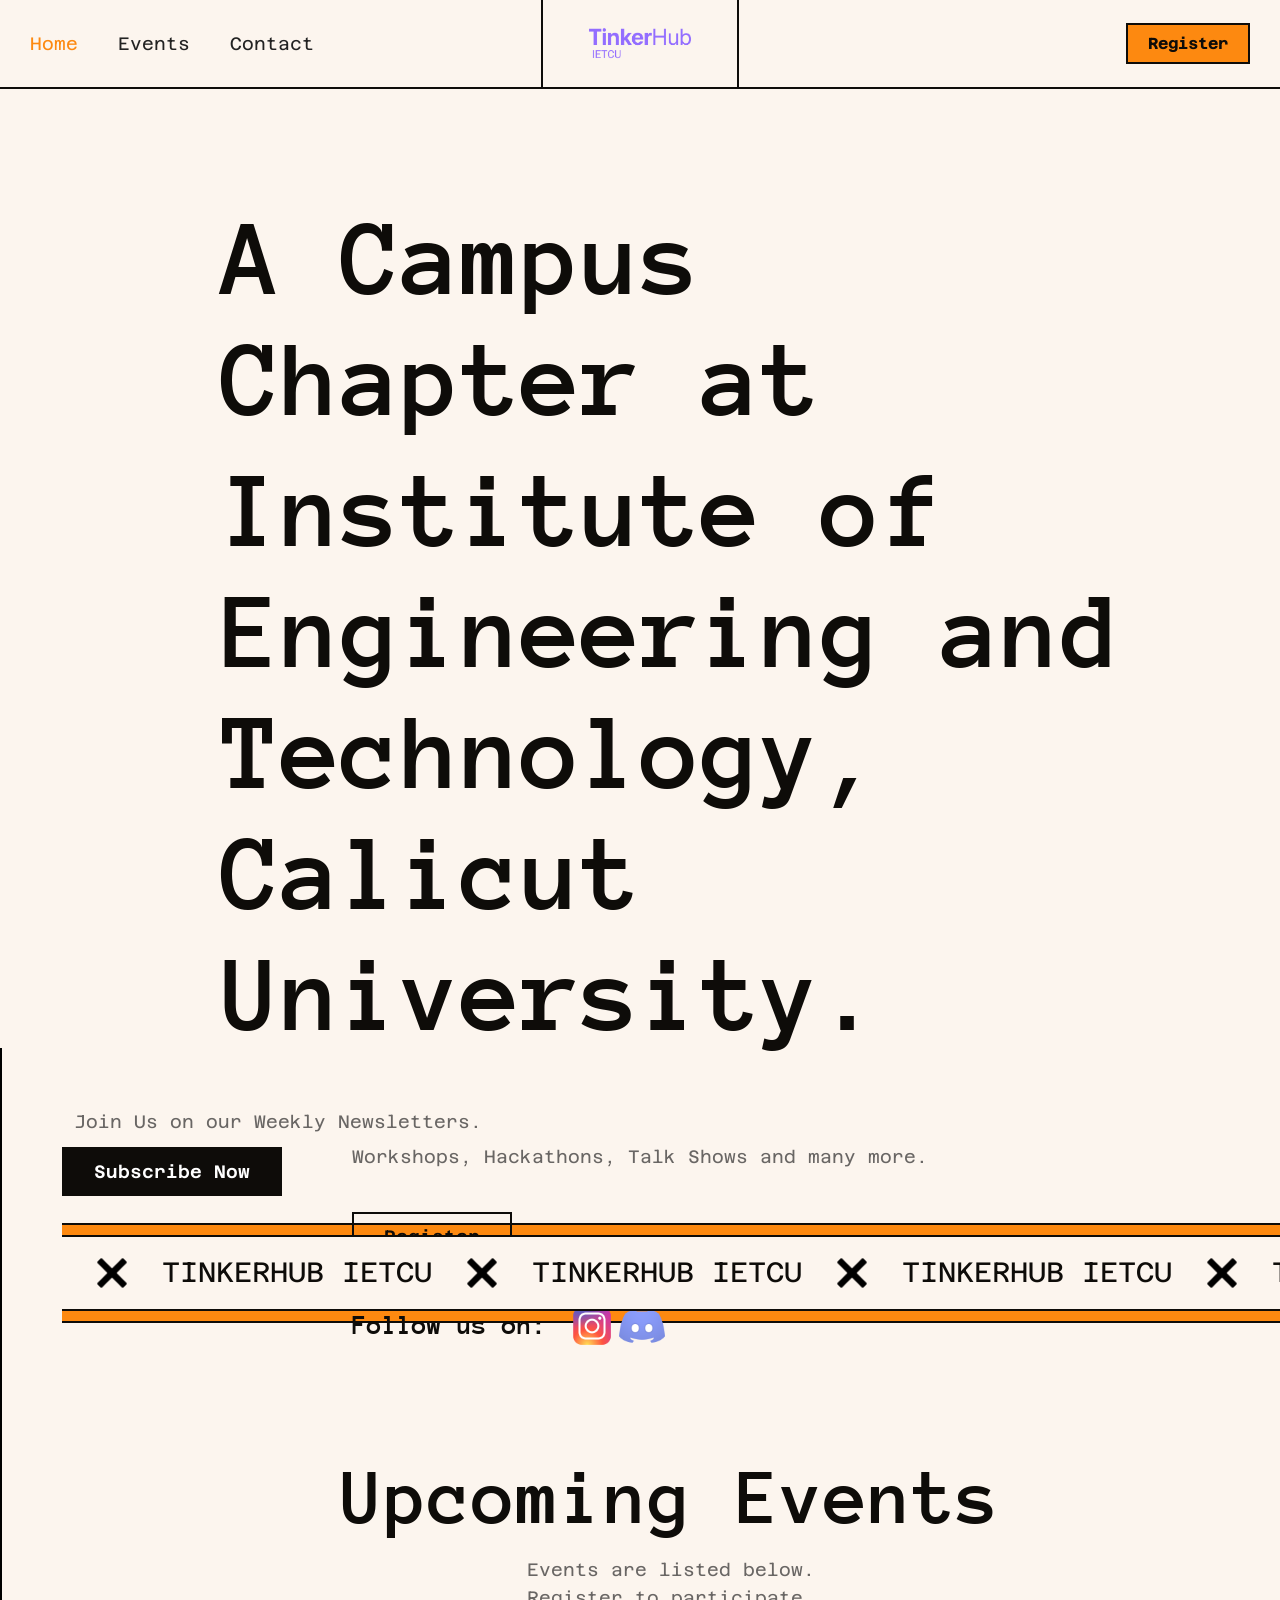
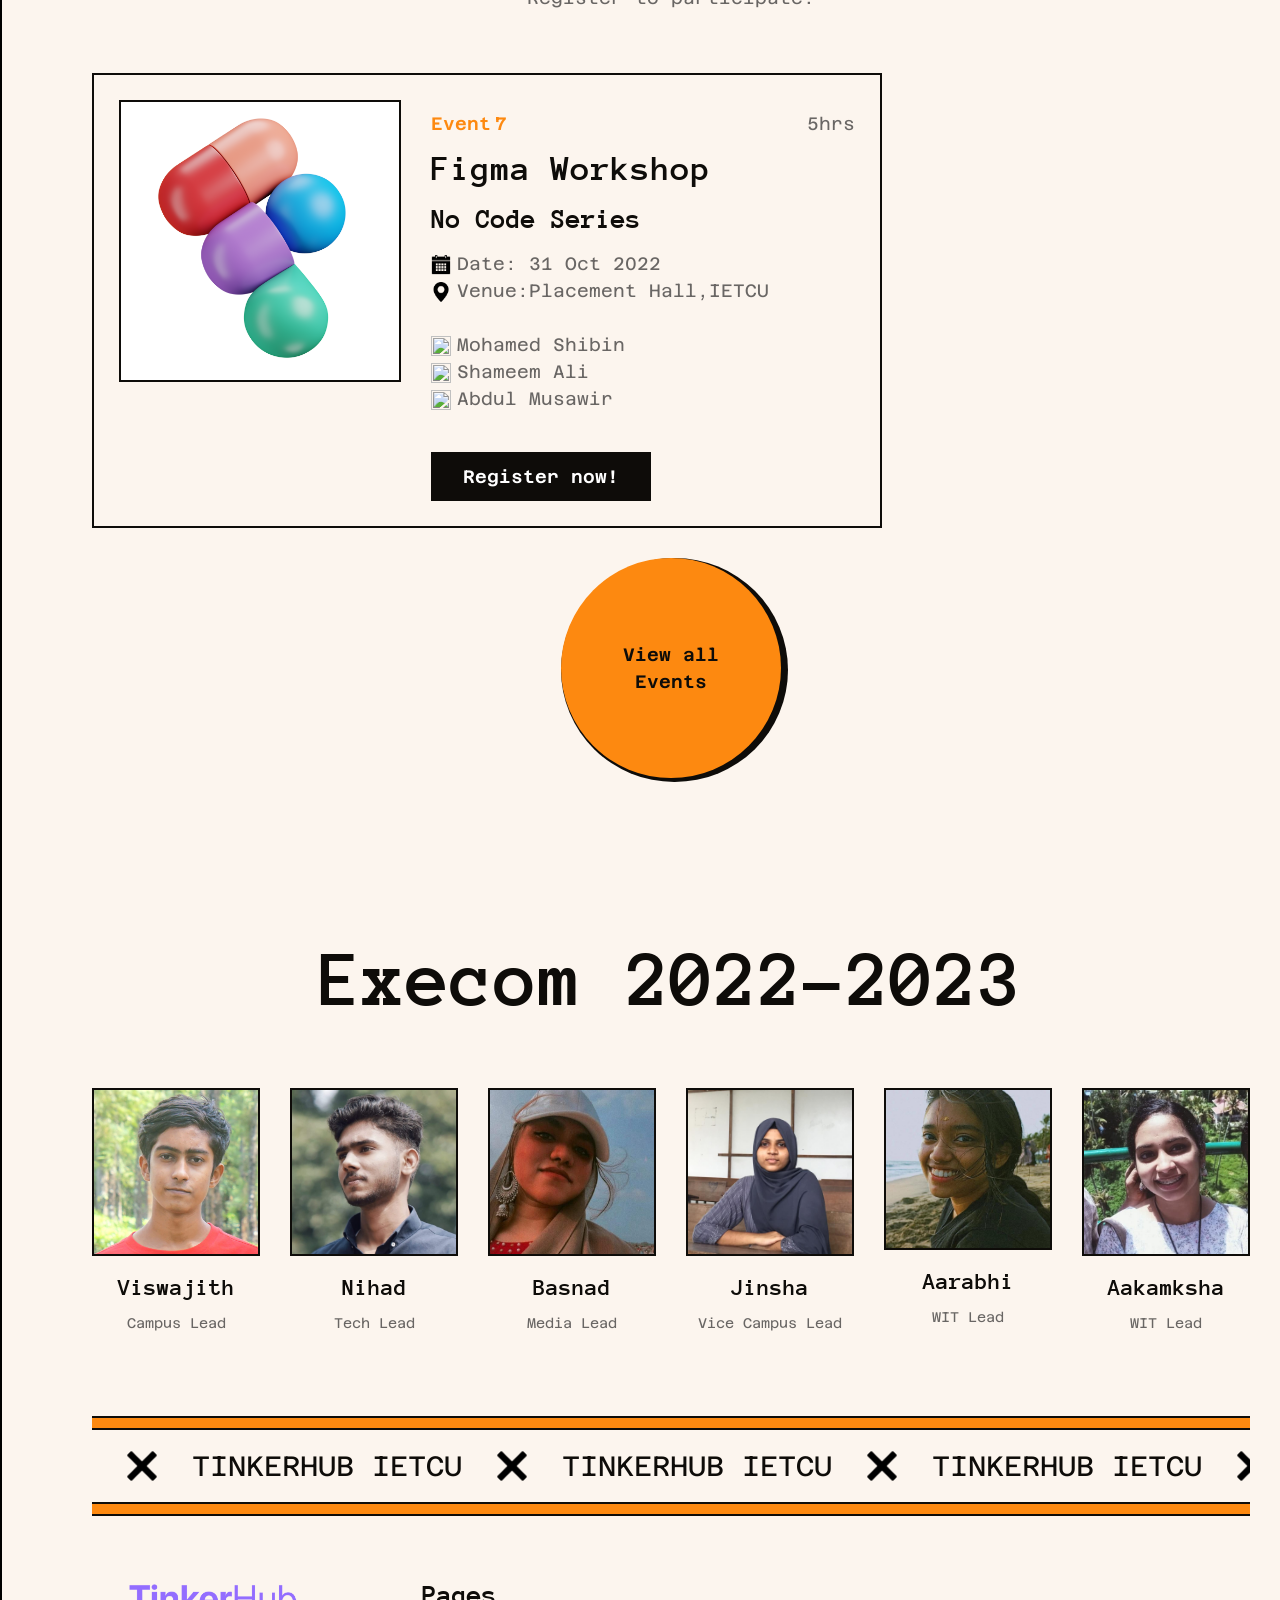
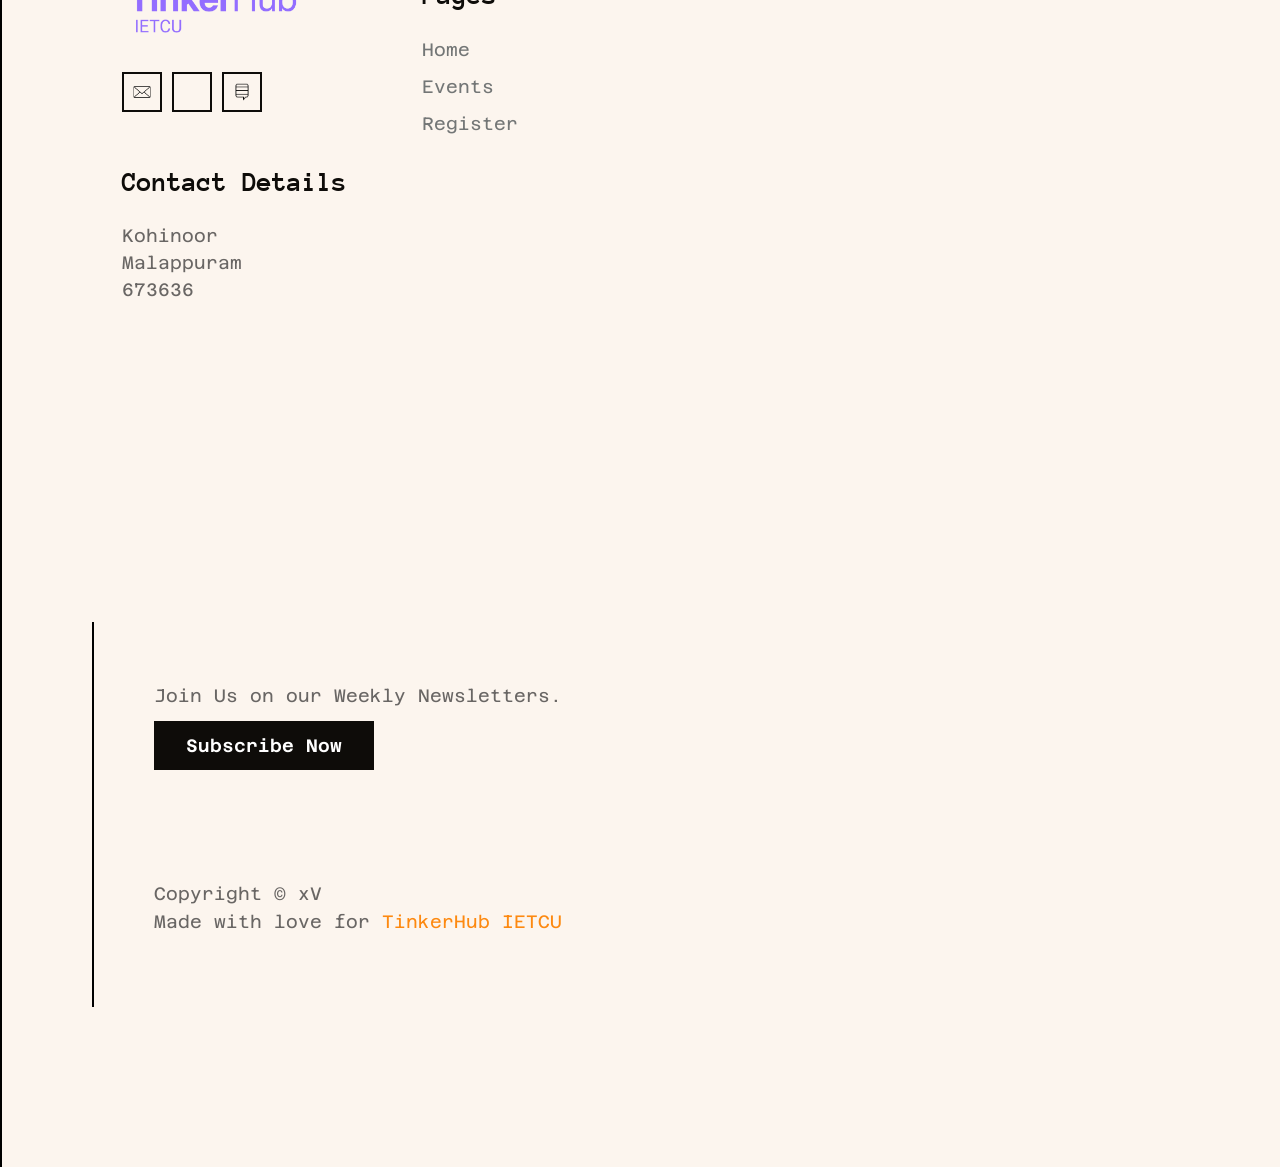
==== commit 2b9f8c87: "Update index.html" ====
--- a/index.html
+++ b/index.html
@@ -15,7 +15,7 @@
 <BR>
 <div class="recent-episodes-section section-spacing wf-section"><div class="container w-container"><div class="section-title text-center"><h2>Upcoming Events</h2><p>Events are listed below.<br/>Register to participate.</p></div>
 
-<!--E7--><div class="w-layout-grid grid-episode-wrap"><div class="w-dyn-list"><div role="list" class="w-dyn-items"><div role="listitem" class="episode-item w-dyn-item"><div class="grid-episode"><a href="#" class="w-inline-block"><img src="imgs/figma.png" loading="eager" alt="" sizes="(max-width: 479px) 2vw, (max-width: 767px) 32vw, 34vw" srcset="imgs/figma.png 500w, imgs/figma.png 800w" class="episode-image"/></a><div class="episode-info"><div class="episode-number-wrap"><div class="episode-number"><div>Event </div><div class="episode-number-value">7</div></div><div class="episode-duration-wrap"><img src="https://assets.website-files.com/61e6ab9abca7986a12f02194/61e7f9a4afe5cf50c79790c7_clock.svg" loading="lazy" width="15" height="15" alt="" class="episode-duration-icon"/><div class="episode-duration">5hrs</div></div></div><a href="#" class="w-inline-block"><h5 class="episode-title">Figma Workshop<br><h6>No Code Series</h6></h5></a><div class="episode-host-wrap"><img src="imgs/calendar.png" loading="lazy" width="20" height="20" alt="" class="episode-host-icon"/><a href="#" class="episode-host">Date: 31 Oct 2022</a></div><div class="episode-host-wrap"><img src="imgs/pin.png" loading="lazy" width="20" height="20" alt="" class="episode-host-icon"/><a href="#" class="episode-host">Venue:Placement Hall,IETCU</a></div><br><div class="episode-host-wrap"><img src="https://assets.website-files.com/61e6ab9abca7986a12f02194/61e7f79add1d6b57ac4c143d_microphone.svg" loading="lazy" width="20" height="20" alt="" class="episode-host-icon"/><a href="https://instagram.com/mohamed_shibin_/" class="episode-host">Mohamed Shibin</a></div><div class="episode-host-wrap"><div class="episode-host-wrap"><img src="https://assets.website-files.com/61e6ab9abca7986a12f02194/61e7f79add1d6b57ac4c143d_microphone.svg" loading="lazy" width="20" height="20" alt="" class="episode-host-icon"/><a href="https://instagram.com/_sham_em/" class="episode-host">Shameem Ali</a></div><div class="episode-host-wrap"><img src="https://assets.website-files.com/61e6ab9abca7986a12f02194/61e7f79add1d6b57ac4c143d_microphone.svg" loading="lazy" width="20" height="20" alt="" class="episode-host-icon"/><a href="https://instagram.com/musawir_ap/" class="episode-host">Abdul Musawir</a></div><div class="episode-bottom"><a href="https://airtable.com/shr40ArEACzgPAgw9" class="button-dark w-button">Register for free </a><div class="episode-listen-wrap"></div></div></div></div></div></div></div></div></div>
+<!--E7--><div class="w-layout-grid grid-episode-wrap"><div class="w-dyn-list"><div role="list" class="w-dyn-items"><div role="listitem" class="episode-item w-dyn-item"><div class="grid-episode"><a href="#" class="w-inline-block"><img src="imgs/figma.png" loading="eager" alt="" sizes="(max-width: 479px) 2vw, (max-width: 767px) 32vw, 34vw" srcset="imgs/figma.png 500w, imgs/figma.png 800w" class="episode-image"/></a><div class="episode-info"><div class="episode-number-wrap"><div class="episode-number"><div>Event </div><div class="episode-number-value">7</div></div><div class="episode-duration-wrap"><img src="https://assets.website-files.com/61e6ab9abca7986a12f02194/61e7f9a4afe5cf50c79790c7_clock.svg" loading="lazy" width="15" height="15" alt="" class="episode-duration-icon"/><div class="episode-duration">5hrs</div></div></div><a href="#" class="w-inline-block"><h5 class="episode-title">Figma Workshop<br><h6>No Code Series</h6></h5></a><div class="episode-host-wrap"><img src="imgs/calendar.png" loading="lazy" width="20" height="20" alt="" class="episode-host-icon"/><a href="#" class="episode-host">Date: 31 Oct 2022</a></div><div class="episode-host-wrap"><img src="imgs/pin.png" loading="lazy" width="20" height="20" alt="" class="episode-host-icon"/><a href="#" class="episode-host">Venue:Placement Hall,IETCU</a></div><br><div class="episode-host-wrap"><img src="https://assets.website-files.com/61e6ab9abca7986a12f02194/61e7f79add1d6b57ac4c143d_microphone.svg" loading="lazy" width="20" height="20" alt="" class="episode-host-icon"/><a href="https://instagram.com/mohamed_shibin_/" class="episode-host">Mohamed Shibin</a></div><div class="episode-host-wrap"><div class="episode-host-wrap"><img src="https://assets.website-files.com/61e6ab9abca7986a12f02194/61e7f79add1d6b57ac4c143d_microphone.svg" loading="lazy" width="20" height="20" alt="" class="episode-host-icon"/><a href="https://instagram.com/_sham_em/" class="episode-host">Shameem Ali</a></div><div class="episode-host-wrap"><img src="https://assets.website-files.com/61e6ab9abca7986a12f02194/61e7f79add1d6b57ac4c143d_microphone.svg" loading="lazy" width="20" height="20" alt="" class="episode-host-icon"/><a href="https://instagram.com/musawir_ap/" class="episode-host">Abdul Musawir</a></div><div class="episode-bottom"><a href="https://airtable.com/shr40ArEACzgPAgw9" class="button-dark w-button">Register now! </a><div class="episode-listen-wrap"></div></div></div></div></div></div></div></div></div>
 
 <!-- <div class="w-layout-grid grid-episode-wrap"><div class="w-dyn-list"><div role="list" class="w-dyn-items"><div role="listitem" class="episode-item w-dyn-item"><div class="grid-episode"><a href="#" class="w-inline-block"><img src="imgs/canva.png" loading="eager" alt="" sizes="(max-width: 479px) 2vw, (max-width: 767px) 32vw, 34vw" srcset="imgs/canva.png 500w, imgs/canva.png 800w" class="episode-image"/></a><div class="episode-info"><div class="episode-number-wrap"><div class="episode-number"><div>Event </div><div class="episode-number-value">8</div></div><div class="episode-duration-wrap"><img src="https://assets.website-files.com/61e6ab9abca7986a12f02194/61e7f9a4afe5cf50c79790c7_clock.svg" loading="lazy" width="15" height="15" alt="" class="episode-duration-icon"/><div class="episode-duration">5hrs</div></div></div><a href="#" class="w-inline-block"><h5 class="episode-title">Canva Workshop<br><h6>No Code Series</h6></h5></a><div class="episode-host-wrap"><img src="imgs/calendar.png" loading="lazy" width="20" height="20" alt="" class="episode-host-icon"/><a href="#" class="episode-host">Date: 1 Nov 2022</a></div><div class="episode-host-wrap"><img src="imgs/pin.png" loading="lazy" width="20" height="20" alt="" class="episode-host-icon"/><a href="#" class="episode-host">Venue:Placement Hall,IETCU</a></div><br><div class="episode-host-wrap"><img src="https://assets.website-files.com/61e6ab9abca7986a12f02194/61e7f79add1d6b57ac4c143d_microphone.svg" loading="lazy" width="20" height="20" alt="" class="episode-host-icon"/><a href="https://www.instagram.com/mneshath/" class="episode-host">Neshath</a></div><!--<div class="episode-host-wrap"><div class="episode-host-wrap"><img src="https://assets.website-files.com/61e6ab9abca7986a12f02194/61e7f79add1d6b57ac4c143d_microphone.svg" loading="lazy" width="20" height="20" alt="" class="episode-host-icon"/><a href="#Nihad" class="episode-host">Nihad </a></div><div class="episode-host-wrap"><img src="https://assets.website-files.com/61e6ab9abca7986a12f02194/61e7f79add1d6b57ac4c143d_microphone.svg" loading="lazy" width="20" height="20" alt="" class="episode-host-icon"/><a href="/host/billy-vasquez" class="episode-host">Mohammed Shibin</a></div><div class="episode-bottom"><a href="https://airtable.com/shrLg17WYAK36ddPl" class="button-dark w-button">Registration Opened</a><div class="episode-listen-wrap"></div></div></div></div></div></div></div></div></div>
 
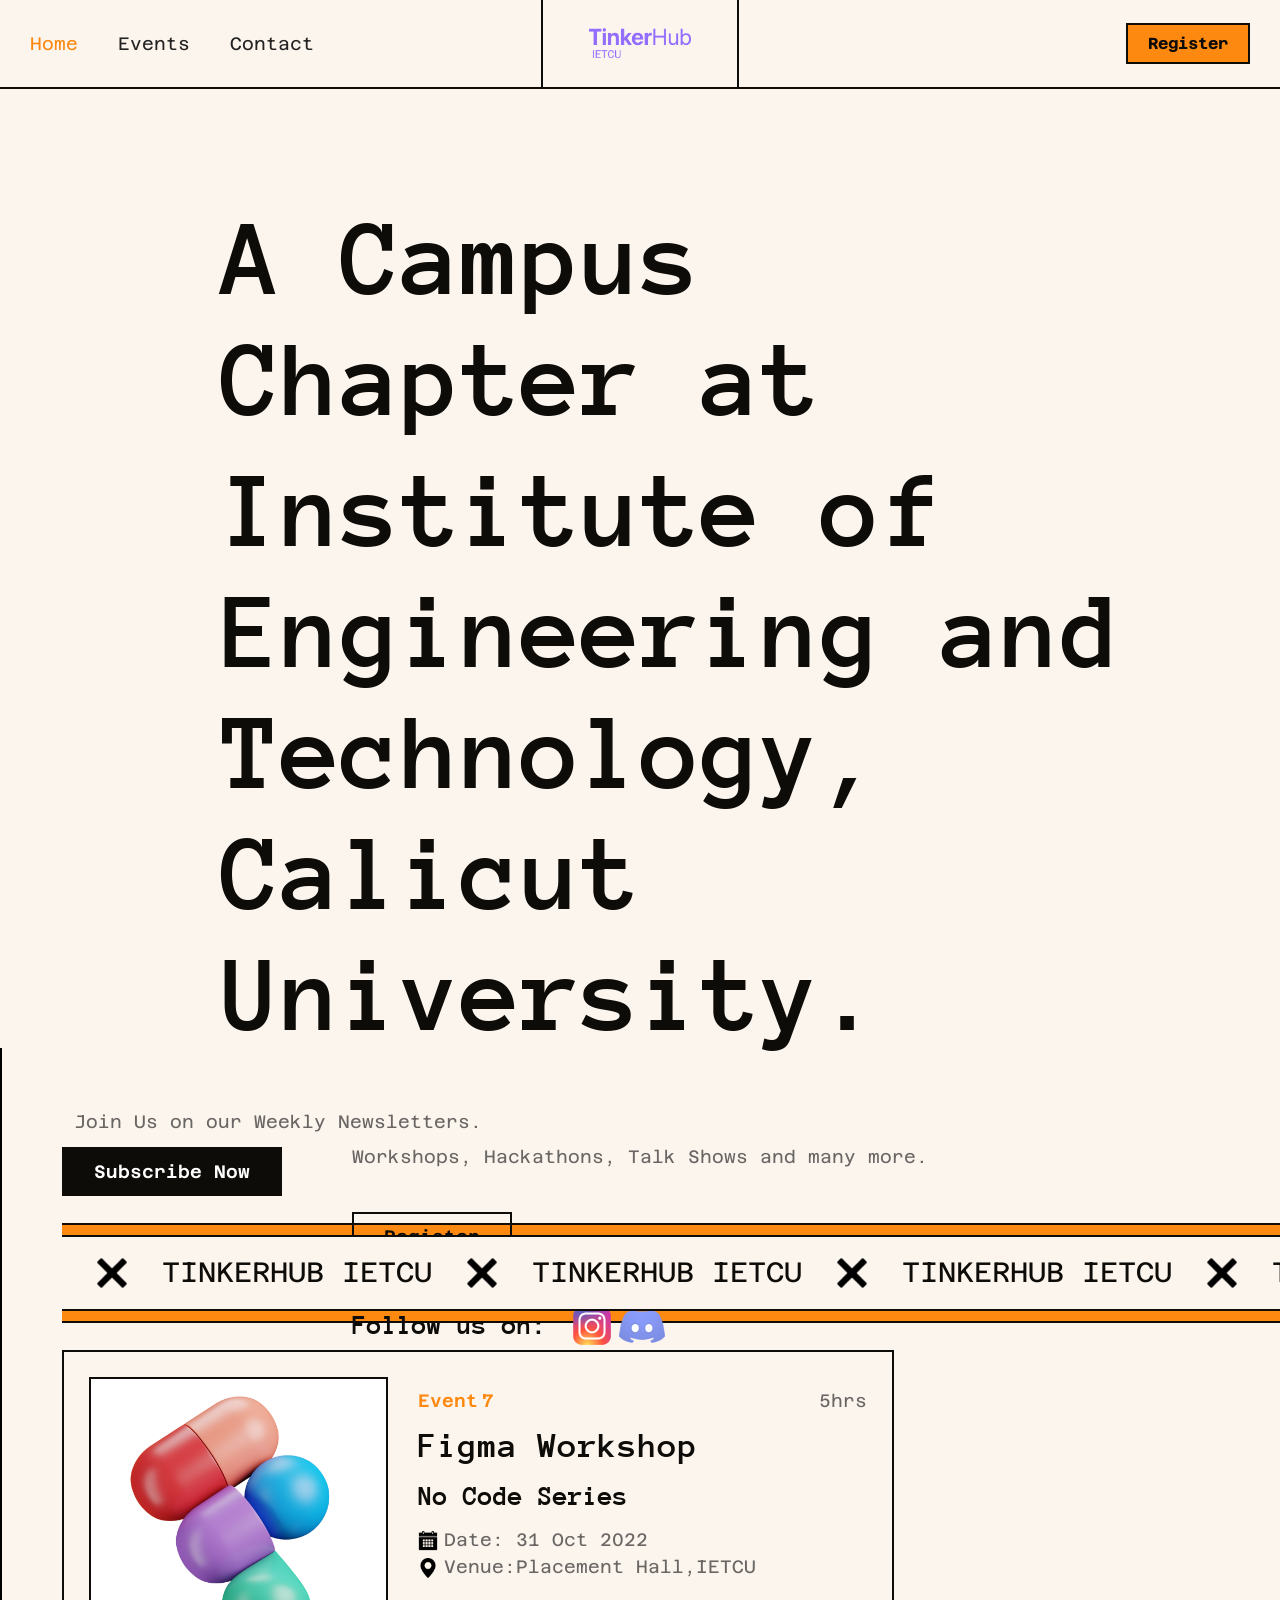
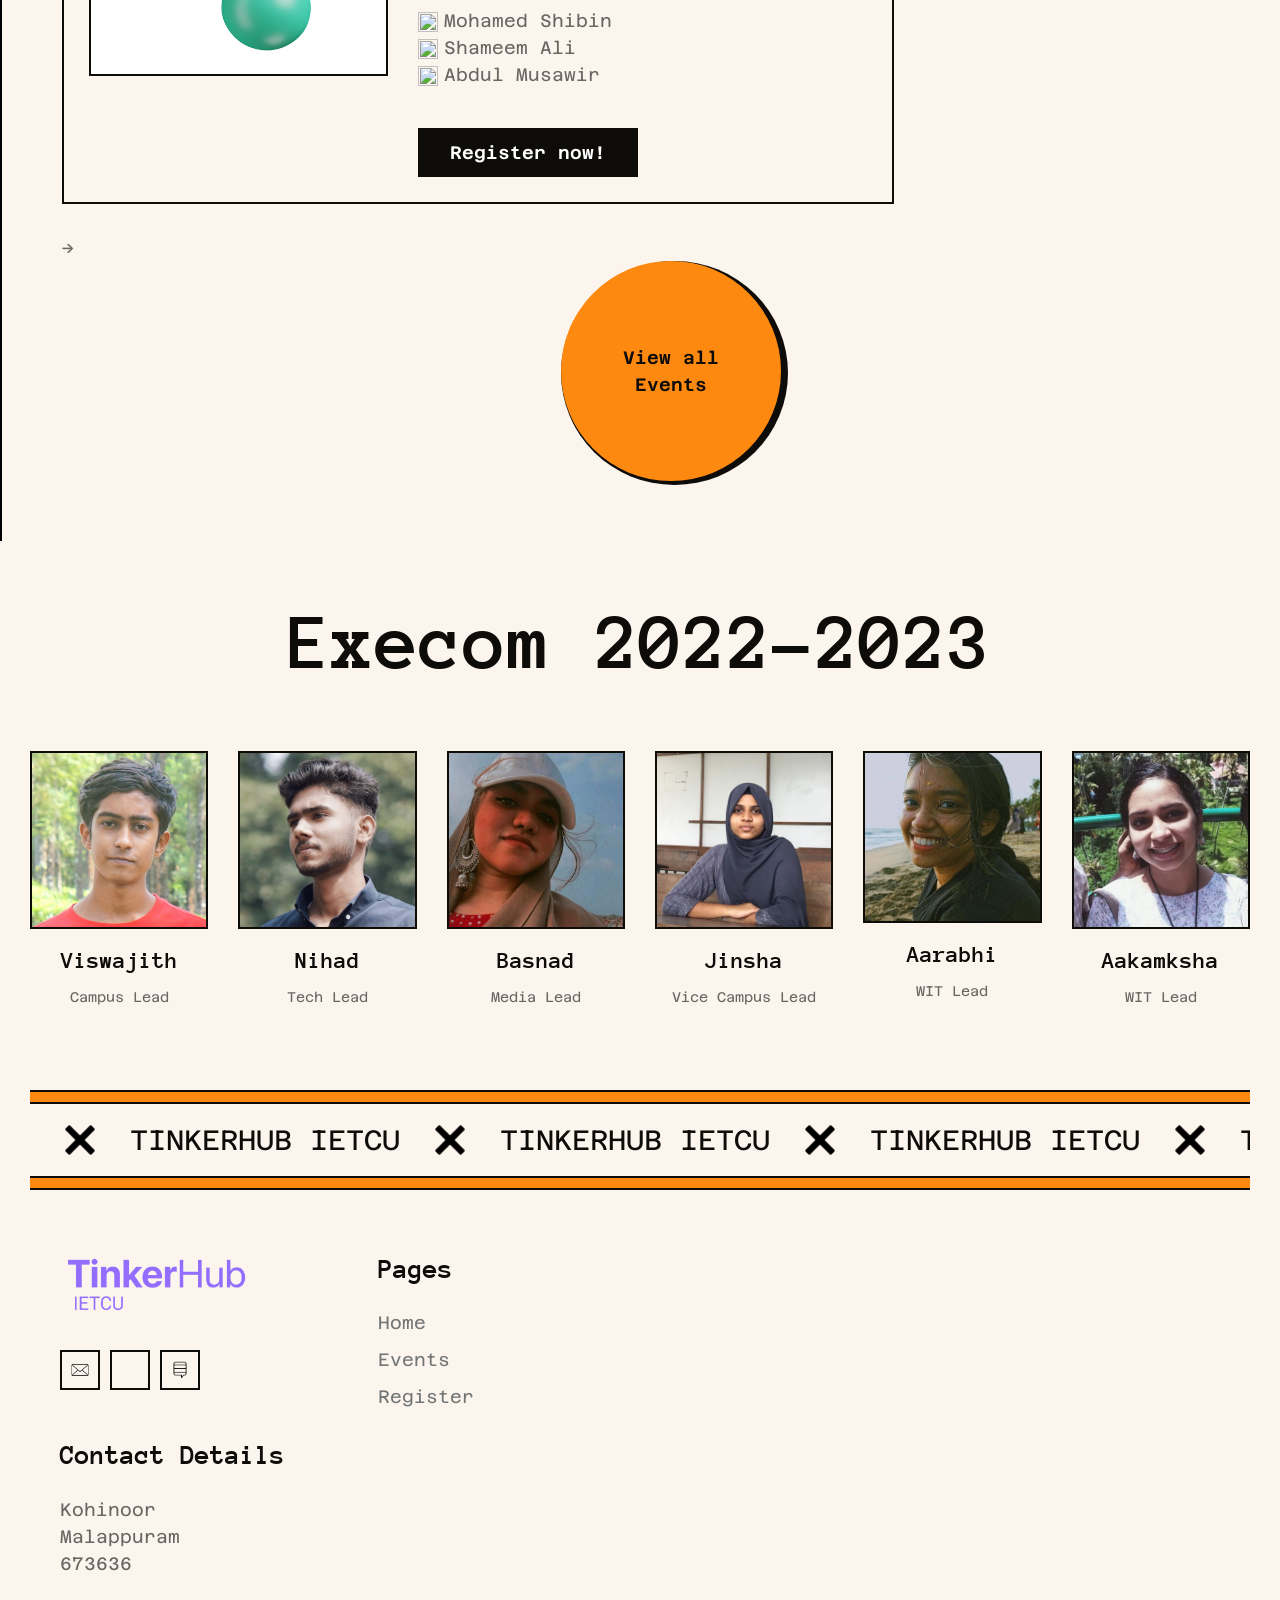
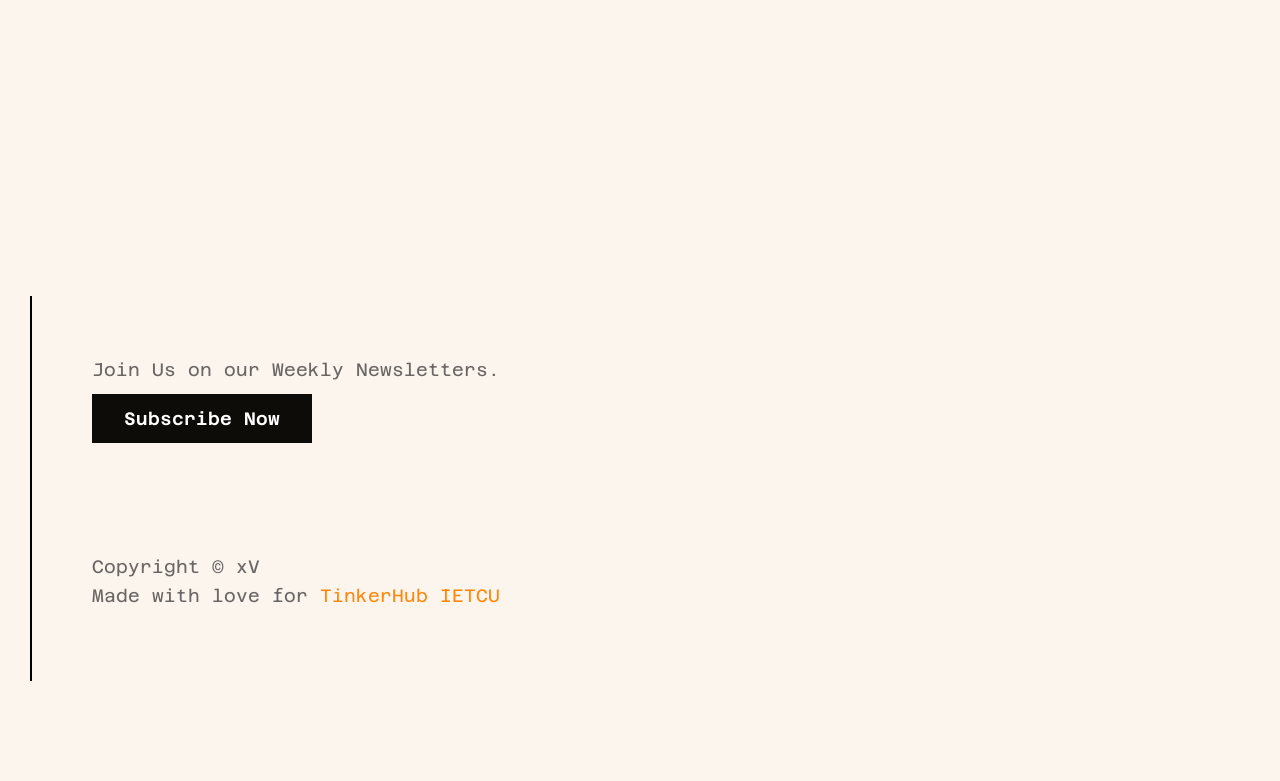
==== commit 3927453e: "Update index.html" ====
--- a/index.html
+++ b/index.html
@@ -6,17 +6,18 @@
 <div id="w-node-_1fe09ff3-a9c1-b3cb-64f1-f4c9b4e80d8f-79f02195" class="hero-title-wrap"><h1 class="hero-title-2">A Campus Chapter at</h1><h1 class="hero-title-2">Institute of Engineering and Technology, Calicut University.</h1><br><div class="hero-content"><p>Workshops, Hackathons, Talk Shows and many more.</p><a href="https://join.tinkerhub.org/" class="button-outline hero-info-button w-button">Register</a><div class="hero-listen"><h6 class="hero-listen-title">Follow us on:</h6><a href="https://www.instagram.com/tinkerhub.ietcu/" target="_blank" class="zoom-hover w-inline-block"><img src="imgs/Instagram.png" height="50px" weight="50px" loading="lazy" alt=""/></a><!--<a href="https://ietcu.substack.com/" target="_blank" class="zoom-hover w-inline-block"><img src="imgs/subc.png" height="50px" weight="50px" loading="lazy" alt="Substack"/></a>--><a href="https://discord.gg/bWmgn3f" target="_blank" class="zoom-hover w-inline-block"><img src="imgs/discord.png" height="50px" weight="50px" loading="lazy" alt="Discord"/></a></div></div></div><div id="w-node-_4d0b4fef-af89-898a-ebf8-4a31ab46ceca-79f02195" class="hero-image-right"><!--<div class="hero-image-right-wrap"><img src="imgs/pixelheart.png" loading="eager" alt="" class="hero-image"/><div class="hero-image-shadow black"></div>--></div></div><div id="w-node-_2d74ffa0-e0cd-d526-eef7-da7118611f33-79f02195" class="hero-image-left"><!--<div class="hero-image-left-wrap"><img src="imgs/men.png" loading="eager" alt="" class="hero-image"/><div class="hero-image-shadow"></div>--></div></div></div></div></div>
 <!--<div class="recent-episodes-section section-spacing wf-section"><div class="container w-container"><div class="section-title text-center"><h2>What's Trending at IETCU ?</h2>
 
-<h4><a href ="https://www.ietcunotes.tk">IETCUNotes</a></h4><br><br><br>-->
+<h4><a href ="#">x</a></h4><br><br><br>-->
 
 <div id="Footer-Subscribe" class="footer-subscribe"><div class="footer-item"><p>&nbsp;Join Us on our Weekly Newsletters.</p><a href="https://ietcu.substack.com/" class="button-dark w-button">Subscribe Now</a>
 <br>
 <br>
 <div class="marquee-section wf-section"><div class="marquee-wrap"><div class="marquee-text"><div class="marquee-item"><img src="imgs/waves.png" loading="lazy" width="40" height="40" alt="" class="marquee-image"/><div class="marquee-title">tinkerhub ietcu</div></div><div class="marquee-item"><img src="imgs/waves.png" loading="lazy" width="40" height="40" alt="" class="marquee-image"/><div class="marquee-title">tinkerhub ietcu</div></div><div class="marquee-item"><img src="imgs/waves.png" loading="lazy" width="40" height="40" alt="" class="marquee-image"/><div class="marquee-title">tinkerhub ietcu</div></div><div class="marquee-item"><img src="imgs/waves.png" loading="lazy" width="40" height="40" alt="" class="marquee-image"/><div class="marquee-title">tinkerhub ietcu</div></div><div class="marquee-item"><img src="imgs/waves.png" loading="lazy" width="40" height="40" alt="" class="marquee-image"/><div class="marquee-title">tinkerhub ietcu</div></div><div class="marquee-item"><img src="imgs/waves.png" loading="lazy" width="40" height="40" alt="" class="marquee-image"/><div class="marquee-title">tinkerhub ietcu</div></div></div><div class="marquee-text"><div class="marquee-item"><img src="imgs/waves.png" loading="lazy" width="40" height="40" alt="" class="marquee-image"/><div class="marquee-title">tinkerhub ietcu</div></div><div class="marquee-item"><img src="imgs/waves.png" loading="lazy" width="40" height="40" alt="" class="marquee-image"/><div class="marquee-title">tinkerhub ietcu</div></div><div class="marquee-item"><img src="imgs/waves.png" loading="lazy" width="40" height="40" alt="" class="marquee-image"/><div class="marquee-title">tinkerhub ietcu</div></div><div class="marquee-item"><img src="imgs/waves.png" loading="lazy" width="40" height="40" alt="" class="marquee-image"/><div class="marquee-title">tinkerhub ietcu</div></div><div class="marquee-item"><img src="imgs/waves.png" loading="lazy" width="40" height="40" alt="" class="marquee-image"/><div class="marquee-title">tinkerhub ietcu</div></div><div class="marquee-item"><img src="imgs/waves.png" loading="lazy" width="40" height="40" alt="" class="marquee-image"/><div class="marquee-title">tinkerhub ietcu</div></div></div></div></div>
 <BR>
+<!--
 <div class="recent-episodes-section section-spacing wf-section"><div class="container w-container"><div class="section-title text-center"><h2>Upcoming Events</h2><p>Events are listed below.<br/>Register to participate.</p></div>
 
 <!--E7--><div class="w-layout-grid grid-episode-wrap"><div class="w-dyn-list"><div role="list" class="w-dyn-items"><div role="listitem" class="episode-item w-dyn-item"><div class="grid-episode"><a href="#" class="w-inline-block"><img src="imgs/figma.png" loading="eager" alt="" sizes="(max-width: 479px) 2vw, (max-width: 767px) 32vw, 34vw" srcset="imgs/figma.png 500w, imgs/figma.png 800w" class="episode-image"/></a><div class="episode-info"><div class="episode-number-wrap"><div class="episode-number"><div>Event </div><div class="episode-number-value">7</div></div><div class="episode-duration-wrap"><img src="https://assets.website-files.com/61e6ab9abca7986a12f02194/61e7f9a4afe5cf50c79790c7_clock.svg" loading="lazy" width="15" height="15" alt="" class="episode-duration-icon"/><div class="episode-duration">5hrs</div></div></div><a href="#" class="w-inline-block"><h5 class="episode-title">Figma Workshop<br><h6>No Code Series</h6></h5></a><div class="episode-host-wrap"><img src="imgs/calendar.png" loading="lazy" width="20" height="20" alt="" class="episode-host-icon"/><a href="#" class="episode-host">Date: 31 Oct 2022</a></div><div class="episode-host-wrap"><img src="imgs/pin.png" loading="lazy" width="20" height="20" alt="" class="episode-host-icon"/><a href="#" class="episode-host">Venue:Placement Hall,IETCU</a></div><br><div class="episode-host-wrap"><img src="https://assets.website-files.com/61e6ab9abca7986a12f02194/61e7f79add1d6b57ac4c143d_microphone.svg" loading="lazy" width="20" height="20" alt="" class="episode-host-icon"/><a href="https://instagram.com/mohamed_shibin_/" class="episode-host">Mohamed Shibin</a></div><div class="episode-host-wrap"><div class="episode-host-wrap"><img src="https://assets.website-files.com/61e6ab9abca7986a12f02194/61e7f79add1d6b57ac4c143d_microphone.svg" loading="lazy" width="20" height="20" alt="" class="episode-host-icon"/><a href="https://instagram.com/_sham_em/" class="episode-host">Shameem Ali</a></div><div class="episode-host-wrap"><img src="https://assets.website-files.com/61e6ab9abca7986a12f02194/61e7f79add1d6b57ac4c143d_microphone.svg" loading="lazy" width="20" height="20" alt="" class="episode-host-icon"/><a href="https://instagram.com/musawir_ap/" class="episode-host">Abdul Musawir</a></div><div class="episode-bottom"><a href="https://airtable.com/shr40ArEACzgPAgw9" class="button-dark w-button">Register now! </a><div class="episode-listen-wrap"></div></div></div></div></div></div></div></div></div>
-
+-->
 <!-- <div class="w-layout-grid grid-episode-wrap"><div class="w-dyn-list"><div role="list" class="w-dyn-items"><div role="listitem" class="episode-item w-dyn-item"><div class="grid-episode"><a href="#" class="w-inline-block"><img src="imgs/canva.png" loading="eager" alt="" sizes="(max-width: 479px) 2vw, (max-width: 767px) 32vw, 34vw" srcset="imgs/canva.png 500w, imgs/canva.png 800w" class="episode-image"/></a><div class="episode-info"><div class="episode-number-wrap"><div class="episode-number"><div>Event </div><div class="episode-number-value">8</div></div><div class="episode-duration-wrap"><img src="https://assets.website-files.com/61e6ab9abca7986a12f02194/61e7f9a4afe5cf50c79790c7_clock.svg" loading="lazy" width="15" height="15" alt="" class="episode-duration-icon"/><div class="episode-duration">5hrs</div></div></div><a href="#" class="w-inline-block"><h5 class="episode-title">Canva Workshop<br><h6>No Code Series</h6></h5></a><div class="episode-host-wrap"><img src="imgs/calendar.png" loading="lazy" width="20" height="20" alt="" class="episode-host-icon"/><a href="#" class="episode-host">Date: 1 Nov 2022</a></div><div class="episode-host-wrap"><img src="imgs/pin.png" loading="lazy" width="20" height="20" alt="" class="episode-host-icon"/><a href="#" class="episode-host">Venue:Placement Hall,IETCU</a></div><br><div class="episode-host-wrap"><img src="https://assets.website-files.com/61e6ab9abca7986a12f02194/61e7f79add1d6b57ac4c143d_microphone.svg" loading="lazy" width="20" height="20" alt="" class="episode-host-icon"/><a href="https://www.instagram.com/mneshath/" class="episode-host">Neshath</a></div><!--<div class="episode-host-wrap"><div class="episode-host-wrap"><img src="https://assets.website-files.com/61e6ab9abca7986a12f02194/61e7f79add1d6b57ac4c143d_microphone.svg" loading="lazy" width="20" height="20" alt="" class="episode-host-icon"/><a href="#Nihad" class="episode-host">Nihad </a></div><div class="episode-host-wrap"><img src="https://assets.website-files.com/61e6ab9abca7986a12f02194/61e7f79add1d6b57ac4c143d_microphone.svg" loading="lazy" width="20" height="20" alt="" class="episode-host-icon"/><a href="/host/billy-vasquez" class="episode-host">Mohammed Shibin</a></div><div class="episode-bottom"><a href="https://airtable.com/shrLg17WYAK36ddPl" class="button-dark w-button">Registration Opened</a><div class="episode-listen-wrap"></div></div></div></div></div></div></div></div></div>
 
 <div class="w-layout-grid grid-episode-wrap"><div class="w-dyn-list"><div role="list" class="w-dyn-items"><div role="listitem" class="episode-item w-dyn-item"><div class="grid-episode"><a href="#" class="w-inline-block"><img src="imgs/sparkar.png" loading="eager" alt="" sizes="(max-width: 479px) 2vw, (max-width: 767px) 32vw, 34vw" srcset="imgs/sparkar.png 500w, imgs/sparkar.png 800w" class="episode-image"/></a><div class="episode-info"><div class="episode-number-wrap"><div class="episode-number"><div>Event </div><div class="episode-number-value">9</div></div><div class="episode-duration-wrap"><img src="https://assets.website-files.com/61e6ab9abca7986a12f02194/61e7f9a4afe5cf50c79790c7_clock.svg" loading="lazy" width="15" height="15" alt="" class="episode-duration-icon"/><div class="episode-duration">5hrs</div></div></div><a href="#" class="w-inline-block"><h5 class="episode-title">SparkAR Workshop<br><h6>No Code Series</h6></h5></a><div class="episode-host-wrap"><img src="imgs/calendar.png" loading="lazy" width="20" height="20" alt="" class="episode-host-icon"/><a href="#" class="episode-host">Date: 2 Nov 2022</a></div><div class="episode-host-wrap"><img src="imgs/pin.png" loading="lazy" width="20" height="20" alt="" class="episode-host-icon"/><a href="#" class="episode-host">Venue:Placement Hall,IETCU</a></div><br><div class="episode-host-wrap"><img src="https://assets.website-files.com/61e6ab9abca7986a12f02194/61e7f79add1d6b57ac4c143d_microphone.svg" loading="lazy" width="20" height="20" alt="" class="episode-host-icon"/><a href="https://www.instagram.com/nasw1h/" class="episode-host">Naswih</a></div><div class="episode-host-wrap"><div class="episode-host-wrap"><img src="https://assets.website-files.com/61e6ab9abca7986a12f02194/61e7f79add1d6b57ac4c143d_microphone.svg" loading="lazy" width="20" height="20" alt="" class="episode-host-icon"/><a href="https://instagram.com/sreeelakshmi.k" class="episode-host">Sreelakshmi </a></div><!--<div class="episode-host-wrap"><img src="https://assets.website-files.com/61e6ab9abca7986a12f02194/61e7f79add1d6b57ac4c143d_microphone.svg" loading="lazy" width="20" height="20" alt="" class="episode-host-icon"/><a href="/host/billy-vasquez" class="episode-host">Mohammed Shibin</a></div><div class="episode-bottom"><a href="https://airtable.com/shrJaMDLrno45mbYo" class="button-dark w-button">Registration Opened</a><div class="episode-listen-wrap"></div></div></div></div></div></div></div></div></div>
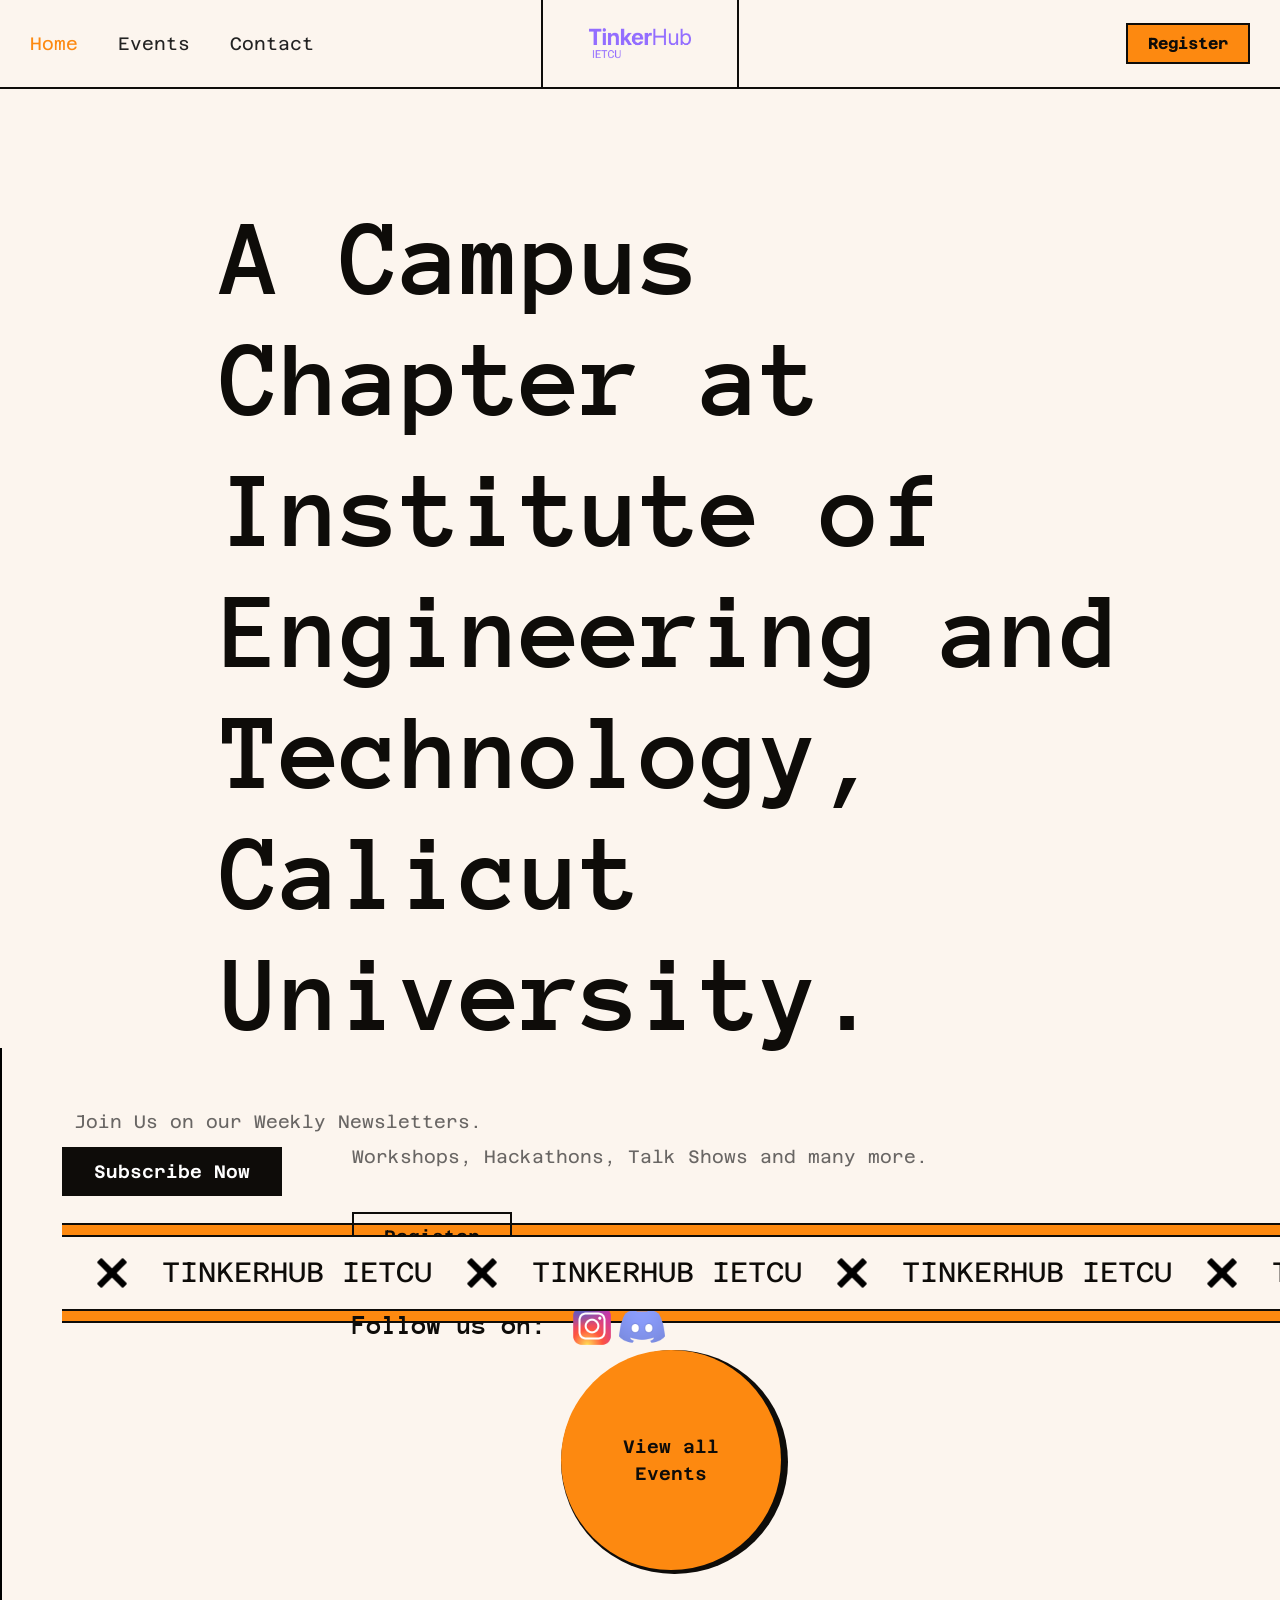
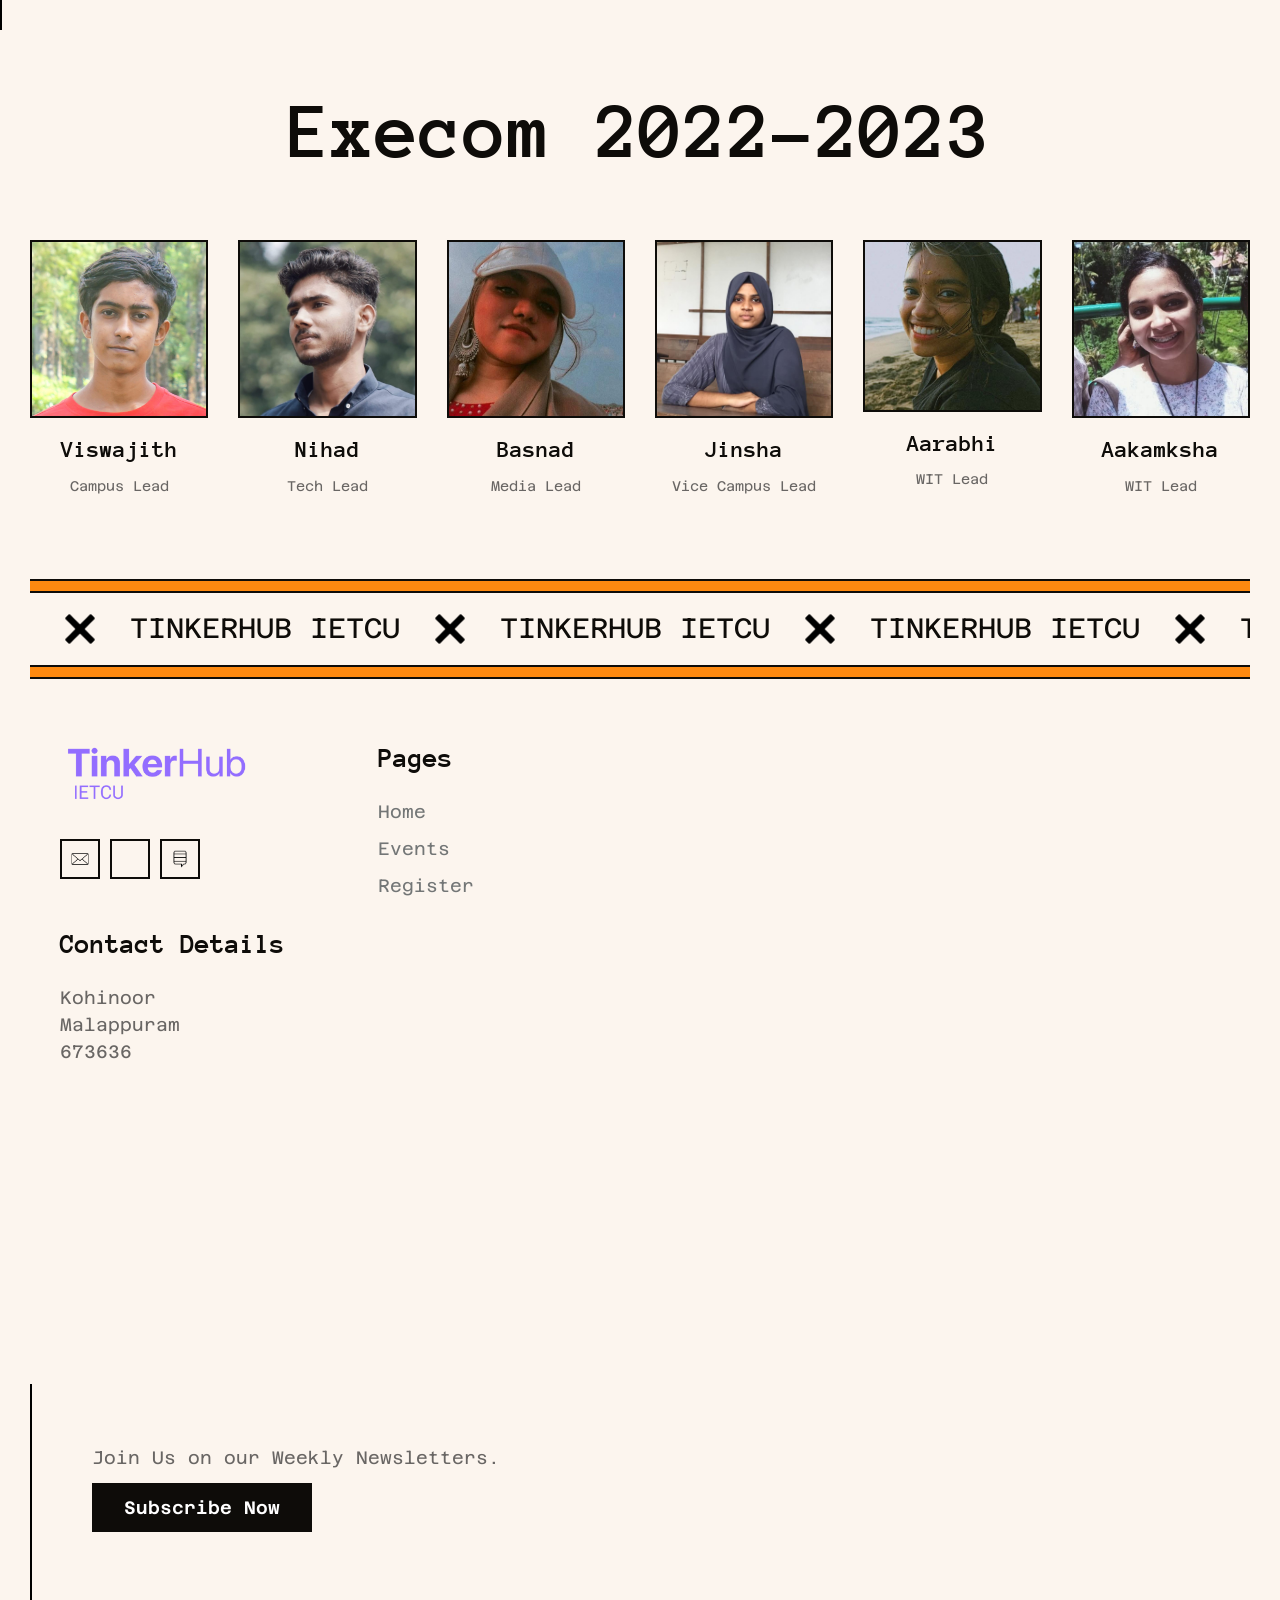
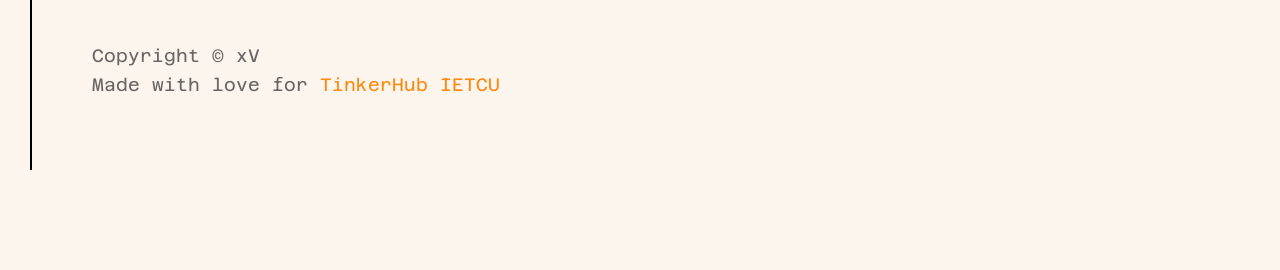
==== commit 72e40ac8: "Update index.html" ====
--- a/index.html
+++ b/index.html
@@ -16,7 +16,7 @@
 <!--
 <div class="recent-episodes-section section-spacing wf-section"><div class="container w-container"><div class="section-title text-center"><h2>Upcoming Events</h2><p>Events are listed below.<br/>Register to participate.</p></div>
 
-<!--E7--><div class="w-layout-grid grid-episode-wrap"><div class="w-dyn-list"><div role="list" class="w-dyn-items"><div role="listitem" class="episode-item w-dyn-item"><div class="grid-episode"><a href="#" class="w-inline-block"><img src="imgs/figma.png" loading="eager" alt="" sizes="(max-width: 479px) 2vw, (max-width: 767px) 32vw, 34vw" srcset="imgs/figma.png 500w, imgs/figma.png 800w" class="episode-image"/></a><div class="episode-info"><div class="episode-number-wrap"><div class="episode-number"><div>Event </div><div class="episode-number-value">7</div></div><div class="episode-duration-wrap"><img src="https://assets.website-files.com/61e6ab9abca7986a12f02194/61e7f9a4afe5cf50c79790c7_clock.svg" loading="lazy" width="15" height="15" alt="" class="episode-duration-icon"/><div class="episode-duration">5hrs</div></div></div><a href="#" class="w-inline-block"><h5 class="episode-title">Figma Workshop<br><h6>No Code Series</h6></h5></a><div class="episode-host-wrap"><img src="imgs/calendar.png" loading="lazy" width="20" height="20" alt="" class="episode-host-icon"/><a href="#" class="episode-host">Date: 31 Oct 2022</a></div><div class="episode-host-wrap"><img src="imgs/pin.png" loading="lazy" width="20" height="20" alt="" class="episode-host-icon"/><a href="#" class="episode-host">Venue:Placement Hall,IETCU</a></div><br><div class="episode-host-wrap"><img src="https://assets.website-files.com/61e6ab9abca7986a12f02194/61e7f79add1d6b57ac4c143d_microphone.svg" loading="lazy" width="20" height="20" alt="" class="episode-host-icon"/><a href="https://instagram.com/mohamed_shibin_/" class="episode-host">Mohamed Shibin</a></div><div class="episode-host-wrap"><div class="episode-host-wrap"><img src="https://assets.website-files.com/61e6ab9abca7986a12f02194/61e7f79add1d6b57ac4c143d_microphone.svg" loading="lazy" width="20" height="20" alt="" class="episode-host-icon"/><a href="https://instagram.com/_sham_em/" class="episode-host">Shameem Ali</a></div><div class="episode-host-wrap"><img src="https://assets.website-files.com/61e6ab9abca7986a12f02194/61e7f79add1d6b57ac4c143d_microphone.svg" loading="lazy" width="20" height="20" alt="" class="episode-host-icon"/><a href="https://instagram.com/musawir_ap/" class="episode-host">Abdul Musawir</a></div><div class="episode-bottom"><a href="https://airtable.com/shr40ArEACzgPAgw9" class="button-dark w-button">Register now! </a><div class="episode-listen-wrap"></div></div></div></div></div></div></div></div></div>
+<div class="w-layout-grid grid-episode-wrap"><div class="w-dyn-list"><div role="list" class="w-dyn-items"><div role="listitem" class="episode-item w-dyn-item"><div class="grid-episode"><a href="#" class="w-inline-block"><img src="imgs/figma.png" loading="eager" alt="" sizes="(max-width: 479px) 2vw, (max-width: 767px) 32vw, 34vw" srcset="imgs/figma.png 500w, imgs/figma.png 800w" class="episode-image"/></a><div class="episode-info"><div class="episode-number-wrap"><div class="episode-number"><div>Event </div><div class="episode-number-value">7</div></div><div class="episode-duration-wrap"><img src="https://assets.website-files.com/61e6ab9abca7986a12f02194/61e7f9a4afe5cf50c79790c7_clock.svg" loading="lazy" width="15" height="15" alt="" class="episode-duration-icon"/><div class="episode-duration">5hrs</div></div></div><a href="#" class="w-inline-block"><h5 class="episode-title">Figma Workshop<br><h6>No Code Series</h6></h5></a><div class="episode-host-wrap"><img src="imgs/calendar.png" loading="lazy" width="20" height="20" alt="" class="episode-host-icon"/><a href="#" class="episode-host">Date: 31 Oct 2022</a></div><div class="episode-host-wrap"><img src="imgs/pin.png" loading="lazy" width="20" height="20" alt="" class="episode-host-icon"/><a href="#" class="episode-host">Venue:Placement Hall,IETCU</a></div><br><div class="episode-host-wrap"><img src="https://assets.website-files.com/61e6ab9abca7986a12f02194/61e7f79add1d6b57ac4c143d_microphone.svg" loading="lazy" width="20" height="20" alt="" class="episode-host-icon"/><a href="https://instagram.com/mohamed_shibin_/" class="episode-host">Mohamed Shibin</a></div><div class="episode-host-wrap"><div class="episode-host-wrap"><img src="https://assets.website-files.com/61e6ab9abca7986a12f02194/61e7f79add1d6b57ac4c143d_microphone.svg" loading="lazy" width="20" height="20" alt="" class="episode-host-icon"/><a href="https://instagram.com/_sham_em/" class="episode-host">Shameem Ali</a></div><div class="episode-host-wrap"><img src="https://assets.website-files.com/61e6ab9abca7986a12f02194/61e7f79add1d6b57ac4c143d_microphone.svg" loading="lazy" width="20" height="20" alt="" class="episode-host-icon"/><a href="https://instagram.com/musawir_ap/" class="episode-host">Abdul Musawir</a></div><div class="episode-bottom"><a href="https://airtable.com/shr40ArEACzgPAgw9" class="button-dark w-button">Register now! </a><div class="episode-listen-wrap"></div></div></div></div></div></div></div></div></div>
 -->
 <!-- <div class="w-layout-grid grid-episode-wrap"><div class="w-dyn-list"><div role="list" class="w-dyn-items"><div role="listitem" class="episode-item w-dyn-item"><div class="grid-episode"><a href="#" class="w-inline-block"><img src="imgs/canva.png" loading="eager" alt="" sizes="(max-width: 479px) 2vw, (max-width: 767px) 32vw, 34vw" srcset="imgs/canva.png 500w, imgs/canva.png 800w" class="episode-image"/></a><div class="episode-info"><div class="episode-number-wrap"><div class="episode-number"><div>Event </div><div class="episode-number-value">8</div></div><div class="episode-duration-wrap"><img src="https://assets.website-files.com/61e6ab9abca7986a12f02194/61e7f9a4afe5cf50c79790c7_clock.svg" loading="lazy" width="15" height="15" alt="" class="episode-duration-icon"/><div class="episode-duration">5hrs</div></div></div><a href="#" class="w-inline-block"><h5 class="episode-title">Canva Workshop<br><h6>No Code Series</h6></h5></a><div class="episode-host-wrap"><img src="imgs/calendar.png" loading="lazy" width="20" height="20" alt="" class="episode-host-icon"/><a href="#" class="episode-host">Date: 1 Nov 2022</a></div><div class="episode-host-wrap"><img src="imgs/pin.png" loading="lazy" width="20" height="20" alt="" class="episode-host-icon"/><a href="#" class="episode-host">Venue:Placement Hall,IETCU</a></div><br><div class="episode-host-wrap"><img src="https://assets.website-files.com/61e6ab9abca7986a12f02194/61e7f79add1d6b57ac4c143d_microphone.svg" loading="lazy" width="20" height="20" alt="" class="episode-host-icon"/><a href="https://www.instagram.com/mneshath/" class="episode-host">Neshath</a></div><!--<div class="episode-host-wrap"><div class="episode-host-wrap"><img src="https://assets.website-files.com/61e6ab9abca7986a12f02194/61e7f79add1d6b57ac4c143d_microphone.svg" loading="lazy" width="20" height="20" alt="" class="episode-host-icon"/><a href="#Nihad" class="episode-host">Nihad </a></div><div class="episode-host-wrap"><img src="https://assets.website-files.com/61e6ab9abca7986a12f02194/61e7f79add1d6b57ac4c143d_microphone.svg" loading="lazy" width="20" height="20" alt="" class="episode-host-icon"/><a href="/host/billy-vasquez" class="episode-host">Mohammed Shibin</a></div><div class="episode-bottom"><a href="https://airtable.com/shrLg17WYAK36ddPl" class="button-dark w-button">Registration Opened</a><div class="episode-listen-wrap"></div></div></div></div></div></div></div></div></div>
 
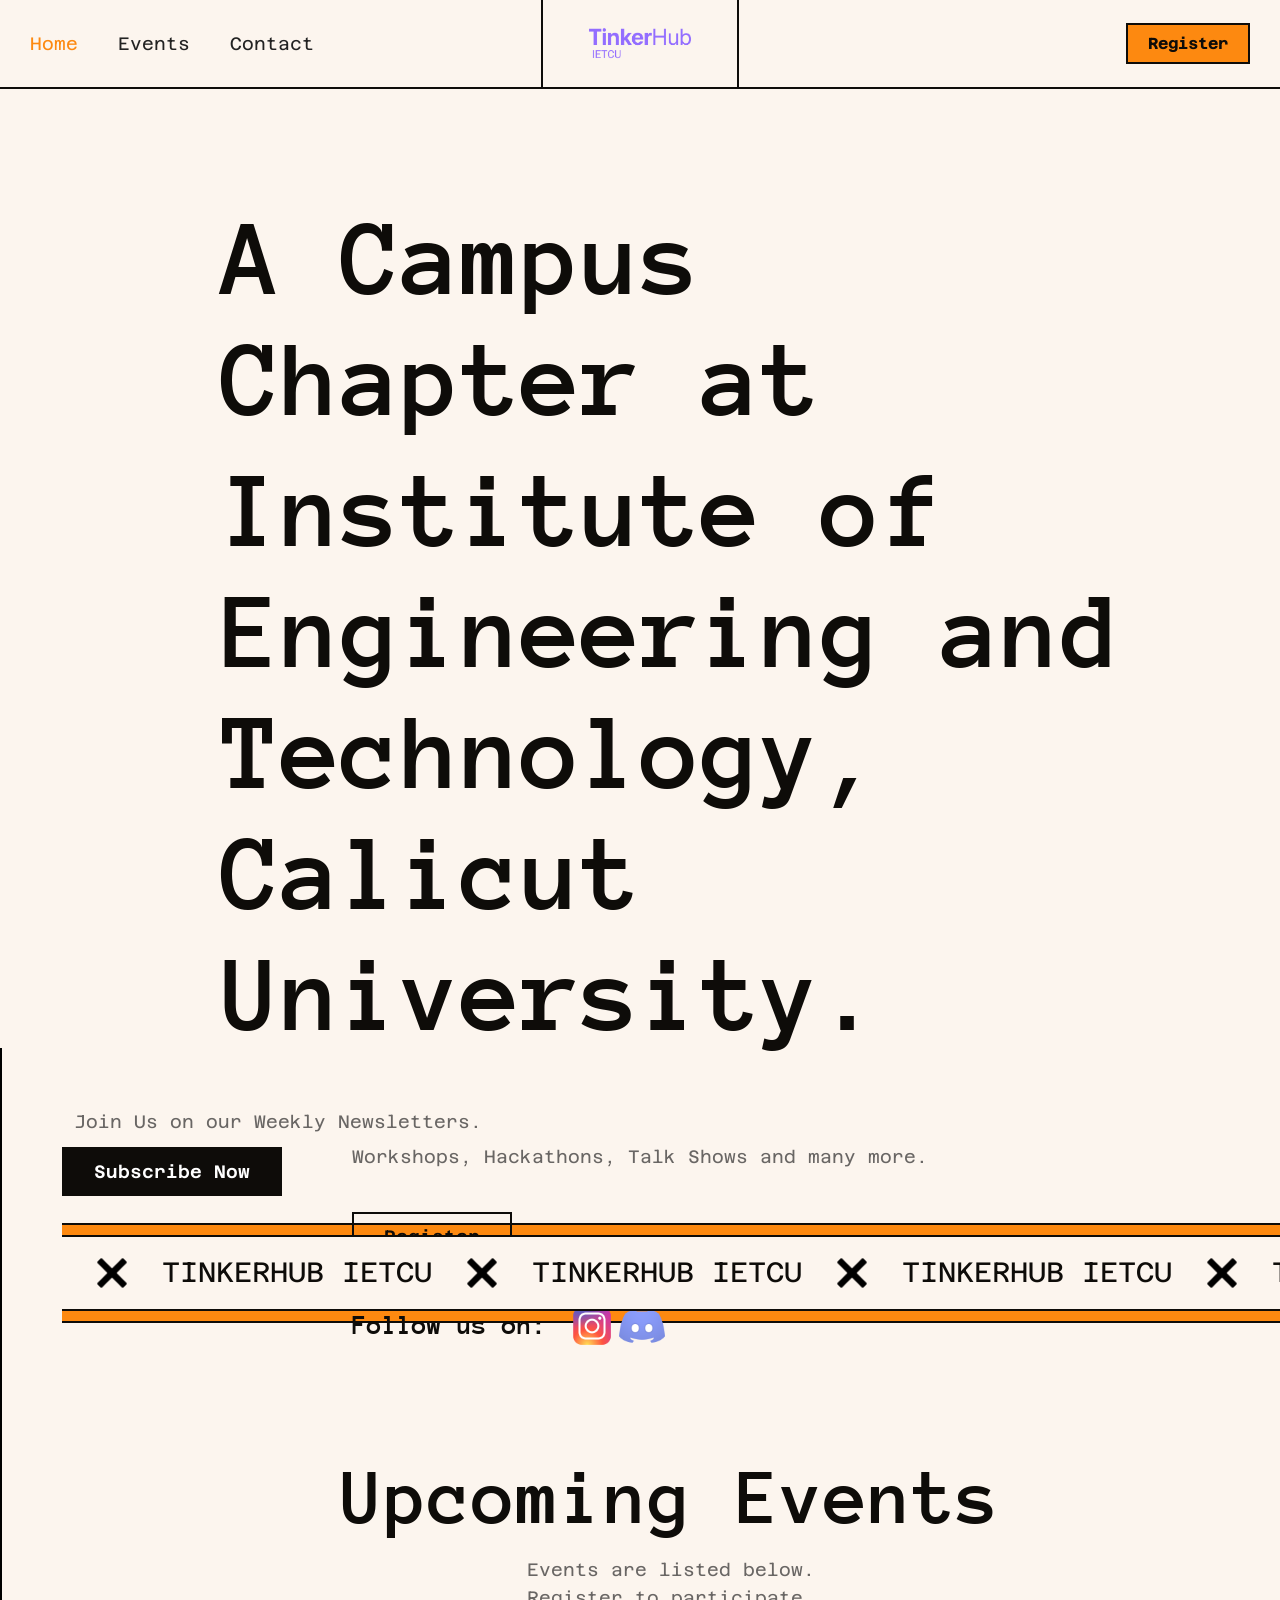
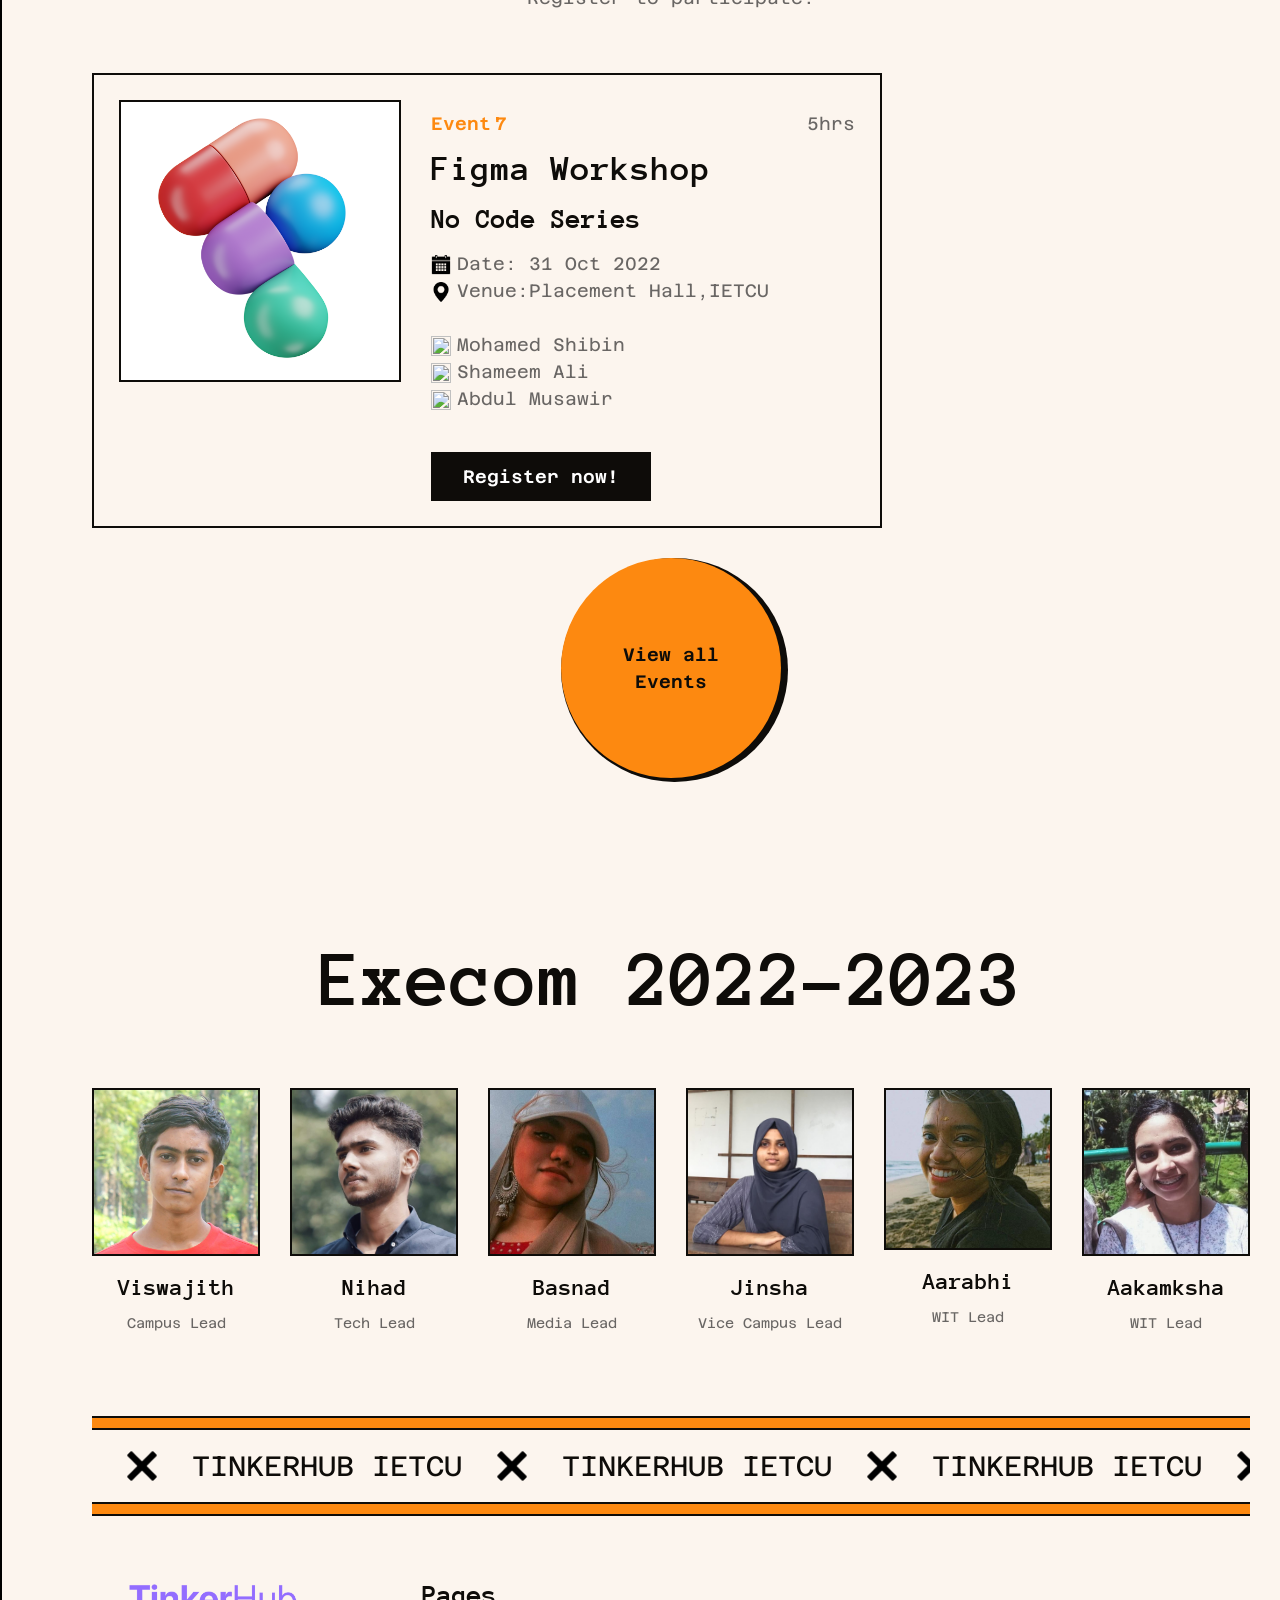
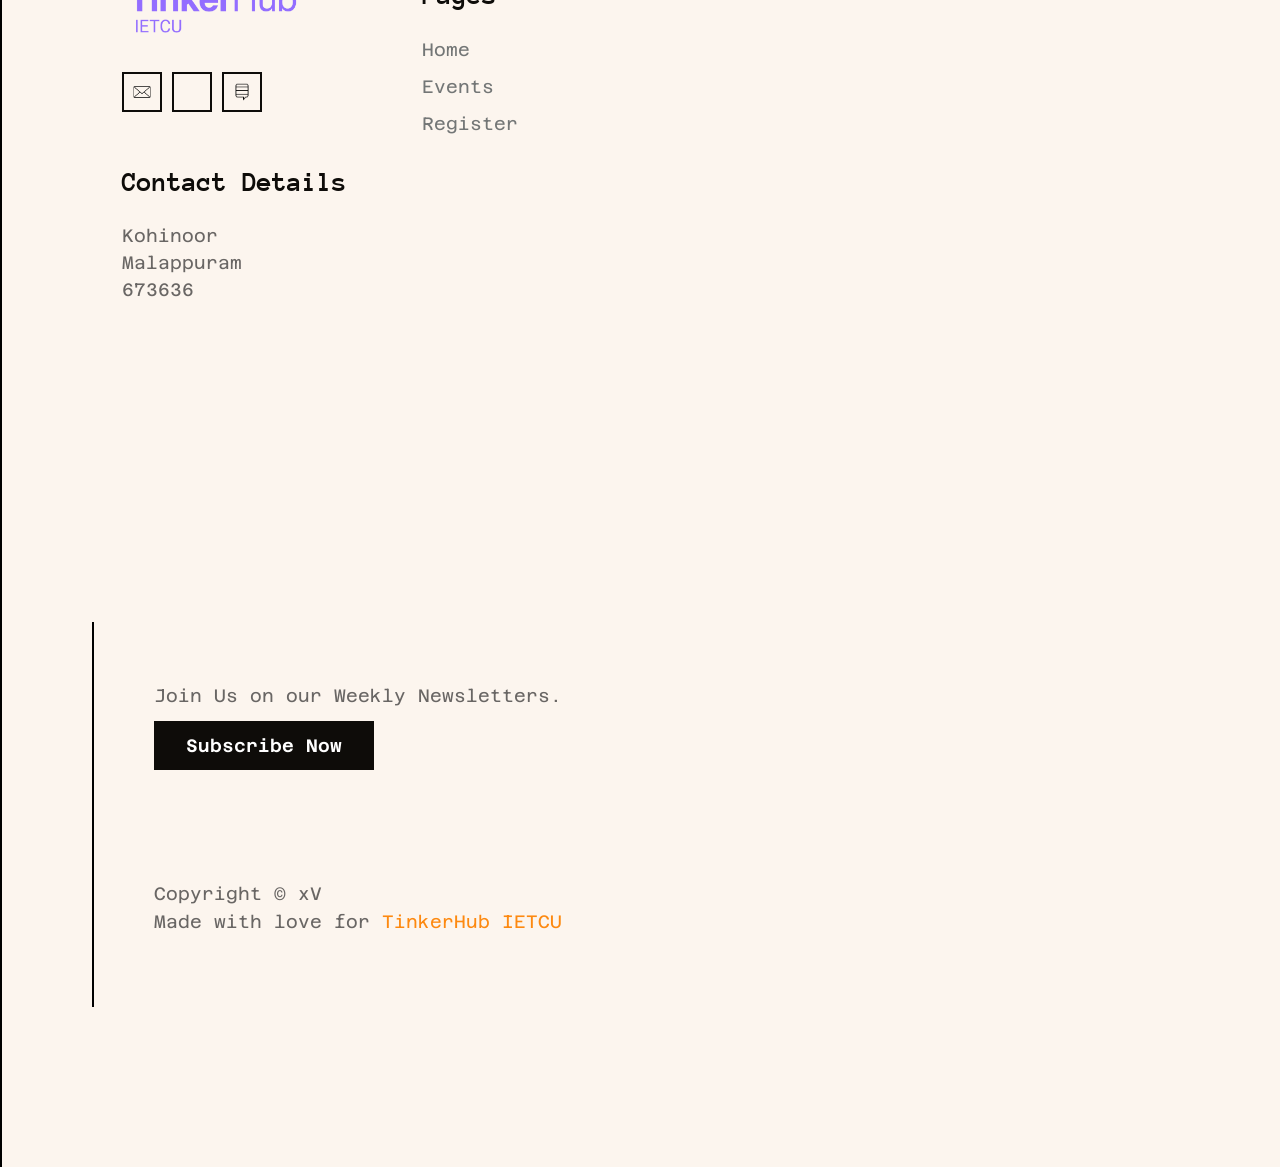
==== commit 24bf0b40: "Update index.html" ====
--- a/index.html
+++ b/index.html
@@ -13,11 +13,11 @@
 <br>
 <div class="marquee-section wf-section"><div class="marquee-wrap"><div class="marquee-text"><div class="marquee-item"><img src="imgs/waves.png" loading="lazy" width="40" height="40" alt="" class="marquee-image"/><div class="marquee-title">tinkerhub ietcu</div></div><div class="marquee-item"><img src="imgs/waves.png" loading="lazy" width="40" height="40" alt="" class="marquee-image"/><div class="marquee-title">tinkerhub ietcu</div></div><div class="marquee-item"><img src="imgs/waves.png" loading="lazy" width="40" height="40" alt="" class="marquee-image"/><div class="marquee-title">tinkerhub ietcu</div></div><div class="marquee-item"><img src="imgs/waves.png" loading="lazy" width="40" height="40" alt="" class="marquee-image"/><div class="marquee-title">tinkerhub ietcu</div></div><div class="marquee-item"><img src="imgs/waves.png" loading="lazy" width="40" height="40" alt="" class="marquee-image"/><div class="marquee-title">tinkerhub ietcu</div></div><div class="marquee-item"><img src="imgs/waves.png" loading="lazy" width="40" height="40" alt="" class="marquee-image"/><div class="marquee-title">tinkerhub ietcu</div></div></div><div class="marquee-text"><div class="marquee-item"><img src="imgs/waves.png" loading="lazy" width="40" height="40" alt="" class="marquee-image"/><div class="marquee-title">tinkerhub ietcu</div></div><div class="marquee-item"><img src="imgs/waves.png" loading="lazy" width="40" height="40" alt="" class="marquee-image"/><div class="marquee-title">tinkerhub ietcu</div></div><div class="marquee-item"><img src="imgs/waves.png" loading="lazy" width="40" height="40" alt="" class="marquee-image"/><div class="marquee-title">tinkerhub ietcu</div></div><div class="marquee-item"><img src="imgs/waves.png" loading="lazy" width="40" height="40" alt="" class="marquee-image"/><div class="marquee-title">tinkerhub ietcu</div></div><div class="marquee-item"><img src="imgs/waves.png" loading="lazy" width="40" height="40" alt="" class="marquee-image"/><div class="marquee-title">tinkerhub ietcu</div></div><div class="marquee-item"><img src="imgs/waves.png" loading="lazy" width="40" height="40" alt="" class="marquee-image"/><div class="marquee-title">tinkerhub ietcu</div></div></div></div></div>
 <BR>
-<!--
+
 <div class="recent-episodes-section section-spacing wf-section"><div class="container w-container"><div class="section-title text-center"><h2>Upcoming Events</h2><p>Events are listed below.<br/>Register to participate.</p></div>
 
 <div class="w-layout-grid grid-episode-wrap"><div class="w-dyn-list"><div role="list" class="w-dyn-items"><div role="listitem" class="episode-item w-dyn-item"><div class="grid-episode"><a href="#" class="w-inline-block"><img src="imgs/figma.png" loading="eager" alt="" sizes="(max-width: 479px) 2vw, (max-width: 767px) 32vw, 34vw" srcset="imgs/figma.png 500w, imgs/figma.png 800w" class="episode-image"/></a><div class="episode-info"><div class="episode-number-wrap"><div class="episode-number"><div>Event </div><div class="episode-number-value">7</div></div><div class="episode-duration-wrap"><img src="https://assets.website-files.com/61e6ab9abca7986a12f02194/61e7f9a4afe5cf50c79790c7_clock.svg" loading="lazy" width="15" height="15" alt="" class="episode-duration-icon"/><div class="episode-duration">5hrs</div></div></div><a href="#" class="w-inline-block"><h5 class="episode-title">Figma Workshop<br><h6>No Code Series</h6></h5></a><div class="episode-host-wrap"><img src="imgs/calendar.png" loading="lazy" width="20" height="20" alt="" class="episode-host-icon"/><a href="#" class="episode-host">Date: 31 Oct 2022</a></div><div class="episode-host-wrap"><img src="imgs/pin.png" loading="lazy" width="20" height="20" alt="" class="episode-host-icon"/><a href="#" class="episode-host">Venue:Placement Hall,IETCU</a></div><br><div class="episode-host-wrap"><img src="https://assets.website-files.com/61e6ab9abca7986a12f02194/61e7f79add1d6b57ac4c143d_microphone.svg" loading="lazy" width="20" height="20" alt="" class="episode-host-icon"/><a href="https://instagram.com/mohamed_shibin_/" class="episode-host">Mohamed Shibin</a></div><div class="episode-host-wrap"><div class="episode-host-wrap"><img src="https://assets.website-files.com/61e6ab9abca7986a12f02194/61e7f79add1d6b57ac4c143d_microphone.svg" loading="lazy" width="20" height="20" alt="" class="episode-host-icon"/><a href="https://instagram.com/_sham_em/" class="episode-host">Shameem Ali</a></div><div class="episode-host-wrap"><img src="https://assets.website-files.com/61e6ab9abca7986a12f02194/61e7f79add1d6b57ac4c143d_microphone.svg" loading="lazy" width="20" height="20" alt="" class="episode-host-icon"/><a href="https://instagram.com/musawir_ap/" class="episode-host">Abdul Musawir</a></div><div class="episode-bottom"><a href="https://airtable.com/shr40ArEACzgPAgw9" class="button-dark w-button">Register now! </a><div class="episode-listen-wrap"></div></div></div></div></div></div></div></div></div>
--->
+
 <!-- <div class="w-layout-grid grid-episode-wrap"><div class="w-dyn-list"><div role="list" class="w-dyn-items"><div role="listitem" class="episode-item w-dyn-item"><div class="grid-episode"><a href="#" class="w-inline-block"><img src="imgs/canva.png" loading="eager" alt="" sizes="(max-width: 479px) 2vw, (max-width: 767px) 32vw, 34vw" srcset="imgs/canva.png 500w, imgs/canva.png 800w" class="episode-image"/></a><div class="episode-info"><div class="episode-number-wrap"><div class="episode-number"><div>Event </div><div class="episode-number-value">8</div></div><div class="episode-duration-wrap"><img src="https://assets.website-files.com/61e6ab9abca7986a12f02194/61e7f9a4afe5cf50c79790c7_clock.svg" loading="lazy" width="15" height="15" alt="" class="episode-duration-icon"/><div class="episode-duration">5hrs</div></div></div><a href="#" class="w-inline-block"><h5 class="episode-title">Canva Workshop<br><h6>No Code Series</h6></h5></a><div class="episode-host-wrap"><img src="imgs/calendar.png" loading="lazy" width="20" height="20" alt="" class="episode-host-icon"/><a href="#" class="episode-host">Date: 1 Nov 2022</a></div><div class="episode-host-wrap"><img src="imgs/pin.png" loading="lazy" width="20" height="20" alt="" class="episode-host-icon"/><a href="#" class="episode-host">Venue:Placement Hall,IETCU</a></div><br><div class="episode-host-wrap"><img src="https://assets.website-files.com/61e6ab9abca7986a12f02194/61e7f79add1d6b57ac4c143d_microphone.svg" loading="lazy" width="20" height="20" alt="" class="episode-host-icon"/><a href="https://www.instagram.com/mneshath/" class="episode-host">Neshath</a></div><!--<div class="episode-host-wrap"><div class="episode-host-wrap"><img src="https://assets.website-files.com/61e6ab9abca7986a12f02194/61e7f79add1d6b57ac4c143d_microphone.svg" loading="lazy" width="20" height="20" alt="" class="episode-host-icon"/><a href="#Nihad" class="episode-host">Nihad </a></div><div class="episode-host-wrap"><img src="https://assets.website-files.com/61e6ab9abca7986a12f02194/61e7f79add1d6b57ac4c143d_microphone.svg" loading="lazy" width="20" height="20" alt="" class="episode-host-icon"/><a href="/host/billy-vasquez" class="episode-host">Mohammed Shibin</a></div><div class="episode-bottom"><a href="https://airtable.com/shrLg17WYAK36ddPl" class="button-dark w-button">Registration Opened</a><div class="episode-listen-wrap"></div></div></div></div></div></div></div></div></div>
 
 <div class="w-layout-grid grid-episode-wrap"><div class="w-dyn-list"><div role="list" class="w-dyn-items"><div role="listitem" class="episode-item w-dyn-item"><div class="grid-episode"><a href="#" class="w-inline-block"><img src="imgs/sparkar.png" loading="eager" alt="" sizes="(max-width: 479px) 2vw, (max-width: 767px) 32vw, 34vw" srcset="imgs/sparkar.png 500w, imgs/sparkar.png 800w" class="episode-image"/></a><div class="episode-info"><div class="episode-number-wrap"><div class="episode-number"><div>Event </div><div class="episode-number-value">9</div></div><div class="episode-duration-wrap"><img src="https://assets.website-files.com/61e6ab9abca7986a12f02194/61e7f9a4afe5cf50c79790c7_clock.svg" loading="lazy" width="15" height="15" alt="" class="episode-duration-icon"/><div class="episode-duration">5hrs</div></div></div><a href="#" class="w-inline-block"><h5 class="episode-title">SparkAR Workshop<br><h6>No Code Series</h6></h5></a><div class="episode-host-wrap"><img src="imgs/calendar.png" loading="lazy" width="20" height="20" alt="" class="episode-host-icon"/><a href="#" class="episode-host">Date: 2 Nov 2022</a></div><div class="episode-host-wrap"><img src="imgs/pin.png" loading="lazy" width="20" height="20" alt="" class="episode-host-icon"/><a href="#" class="episode-host">Venue:Placement Hall,IETCU</a></div><br><div class="episode-host-wrap"><img src="https://assets.website-files.com/61e6ab9abca7986a12f02194/61e7f79add1d6b57ac4c143d_microphone.svg" loading="lazy" width="20" height="20" alt="" class="episode-host-icon"/><a href="https://www.instagram.com/nasw1h/" class="episode-host">Naswih</a></div><div class="episode-host-wrap"><div class="episode-host-wrap"><img src="https://assets.website-files.com/61e6ab9abca7986a12f02194/61e7f79add1d6b57ac4c143d_microphone.svg" loading="lazy" width="20" height="20" alt="" class="episode-host-icon"/><a href="https://instagram.com/sreeelakshmi.k" class="episode-host">Sreelakshmi </a></div><!--<div class="episode-host-wrap"><img src="https://assets.website-files.com/61e6ab9abca7986a12f02194/61e7f79add1d6b57ac4c143d_microphone.svg" loading="lazy" width="20" height="20" alt="" class="episode-host-icon"/><a href="/host/billy-vasquez" class="episode-host">Mohammed Shibin</a></div><div class="episode-bottom"><a href="https://airtable.com/shrJaMDLrno45mbYo" class="button-dark w-button">Registration Opened</a><div class="episode-listen-wrap"></div></div></div></div></div></div></div></div></div>
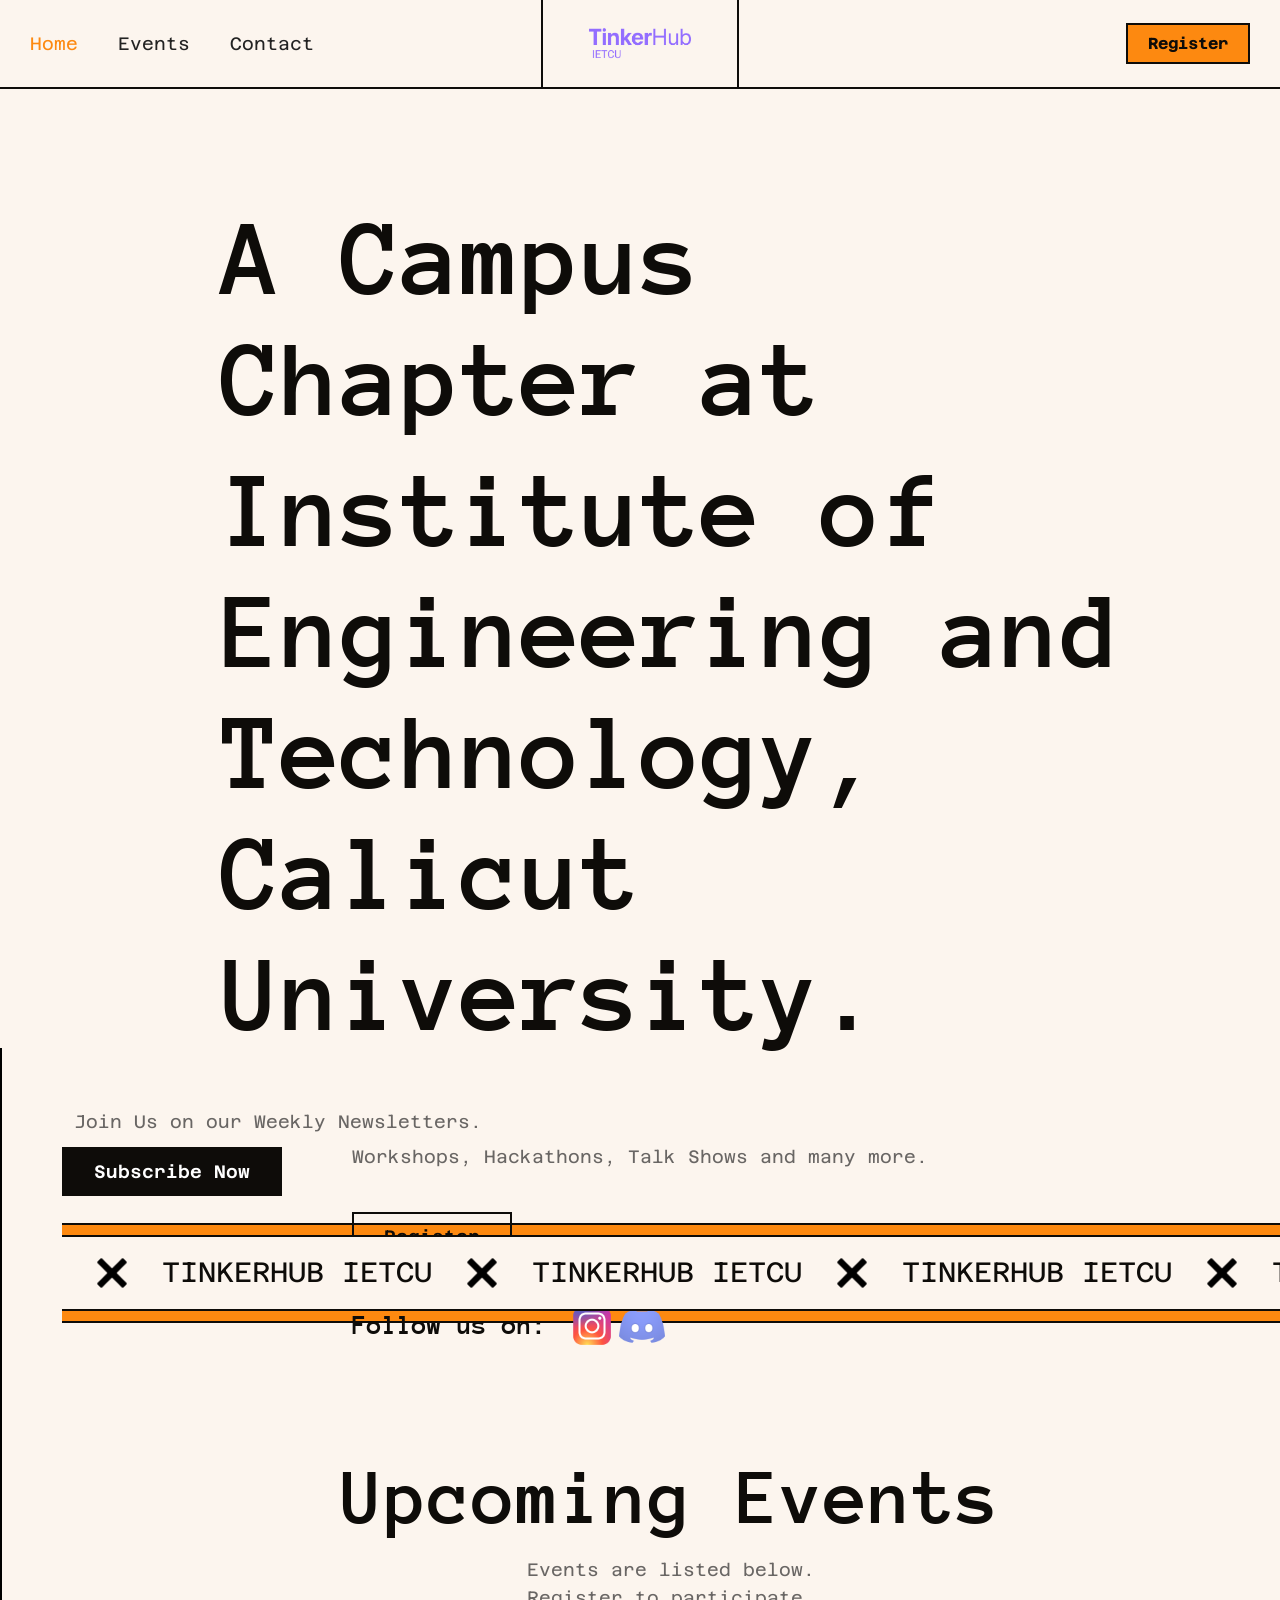
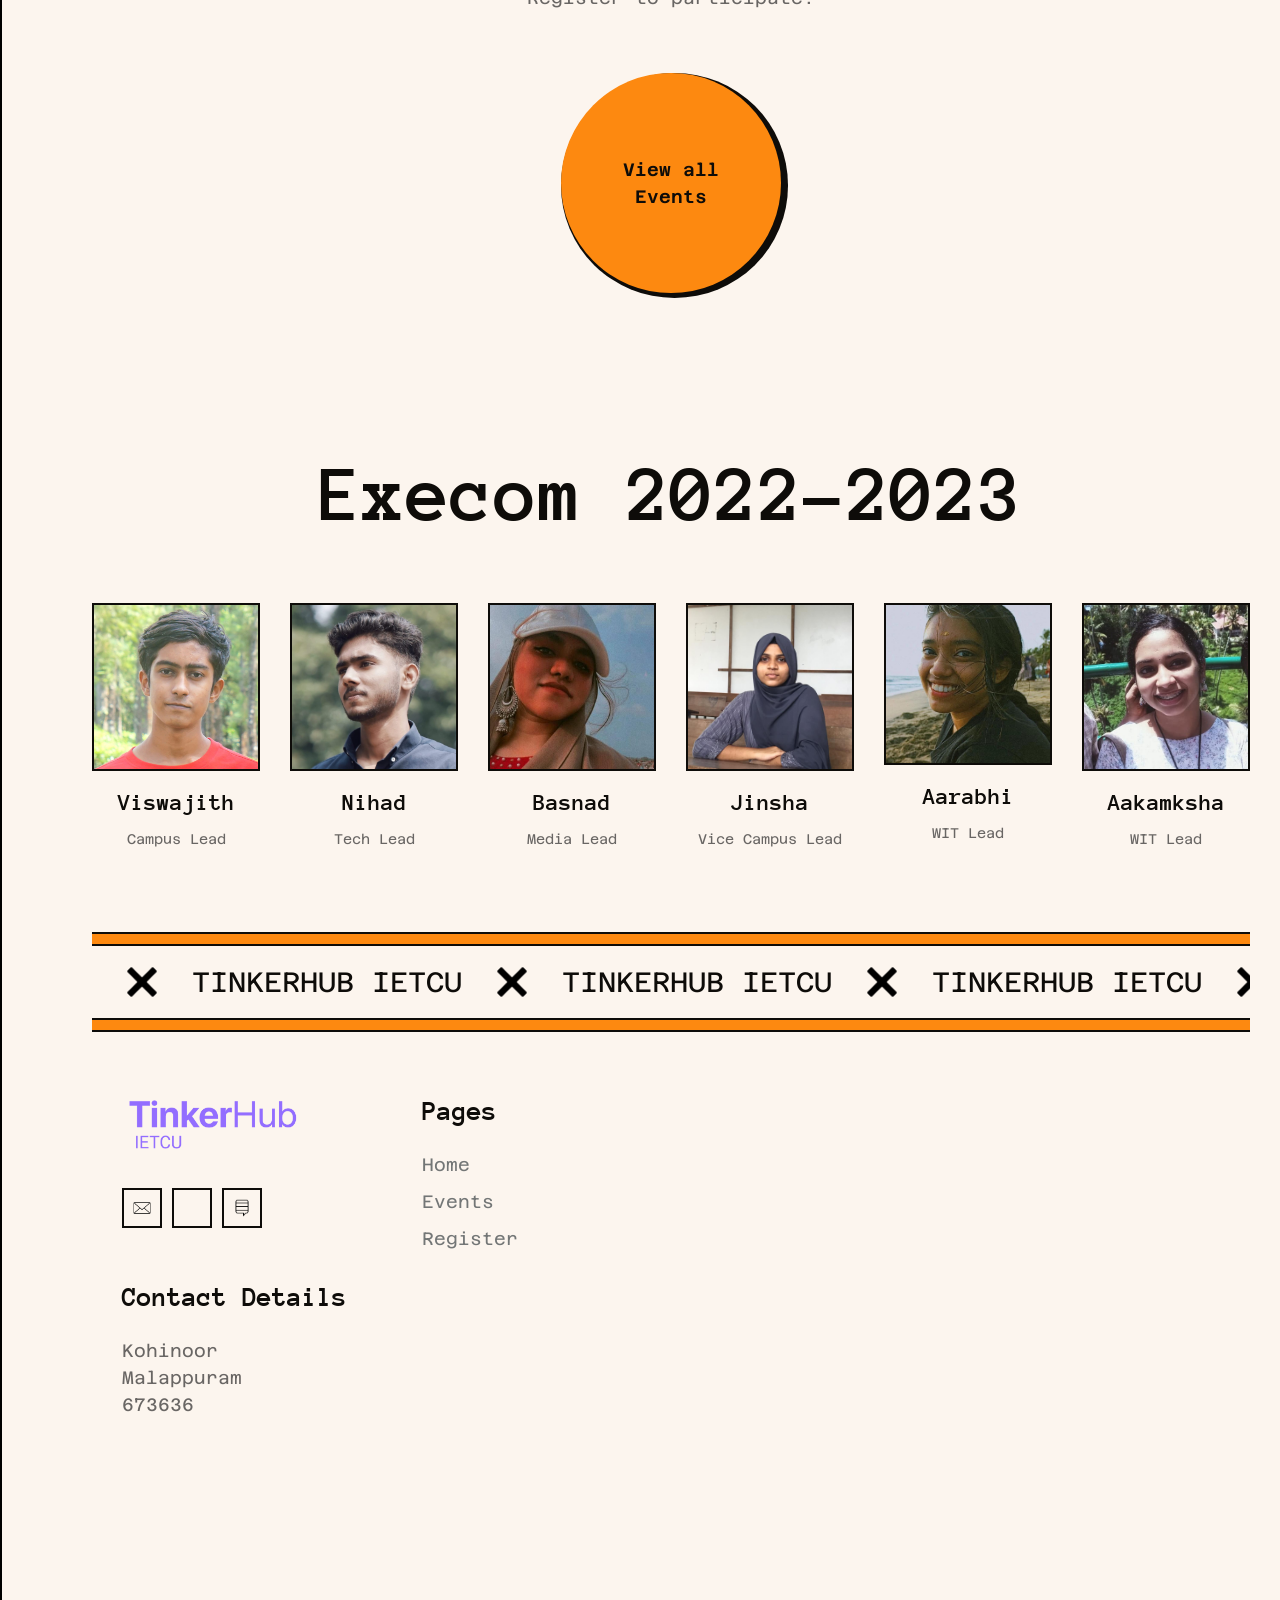
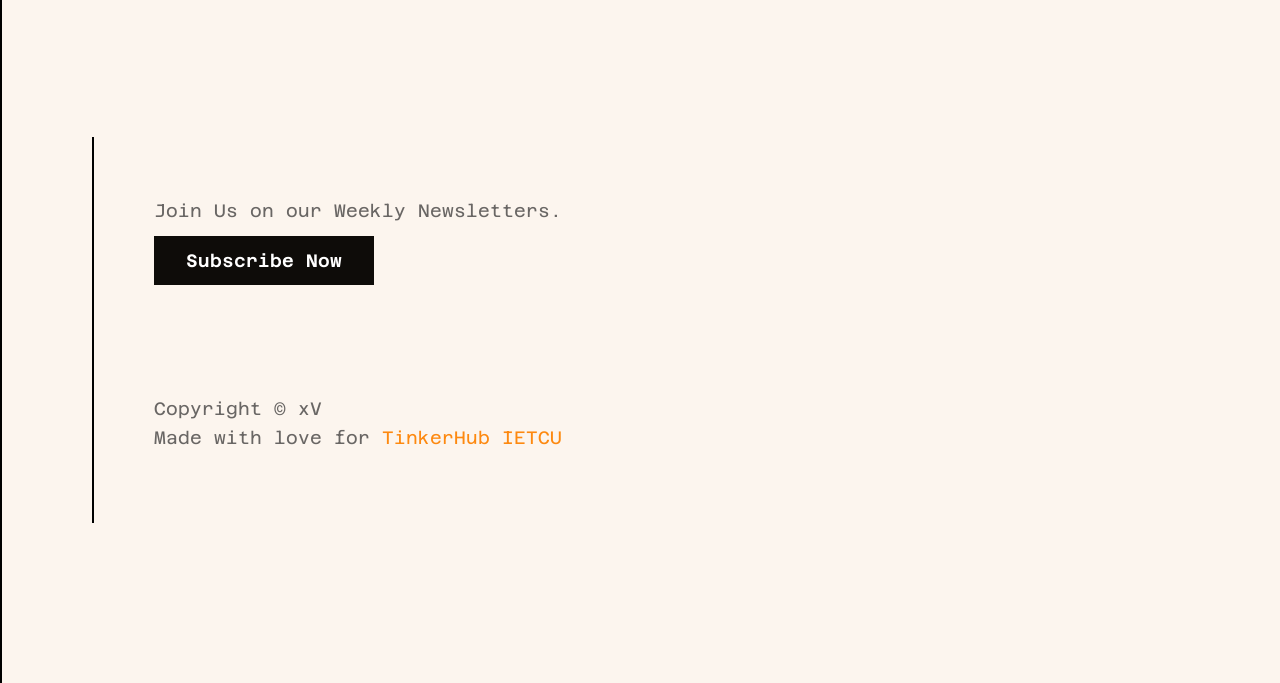
==== commit 19311b1c: "Update index.html" ====
--- a/index.html
+++ b/index.html
@@ -16,7 +16,6 @@
 
 <div class="recent-episodes-section section-spacing wf-section"><div class="container w-container"><div class="section-title text-center"><h2>Upcoming Events</h2><p>Events are listed below.<br/>Register to participate.</p></div>
 
-<div class="w-layout-grid grid-episode-wrap"><div class="w-dyn-list"><div role="list" class="w-dyn-items"><div role="listitem" class="episode-item w-dyn-item"><div class="grid-episode"><a href="#" class="w-inline-block"><img src="imgs/figma.png" loading="eager" alt="" sizes="(max-width: 479px) 2vw, (max-width: 767px) 32vw, 34vw" srcset="imgs/figma.png 500w, imgs/figma.png 800w" class="episode-image"/></a><div class="episode-info"><div class="episode-number-wrap"><div class="episode-number"><div>Event </div><div class="episode-number-value">7</div></div><div class="episode-duration-wrap"><img src="https://assets.website-files.com/61e6ab9abca7986a12f02194/61e7f9a4afe5cf50c79790c7_clock.svg" loading="lazy" width="15" height="15" alt="" class="episode-duration-icon"/><div class="episode-duration">5hrs</div></div></div><a href="#" class="w-inline-block"><h5 class="episode-title">Figma Workshop<br><h6>No Code Series</h6></h5></a><div class="episode-host-wrap"><img src="imgs/calendar.png" loading="lazy" width="20" height="20" alt="" class="episode-host-icon"/><a href="#" class="episode-host">Date: 31 Oct 2022</a></div><div class="episode-host-wrap"><img src="imgs/pin.png" loading="lazy" width="20" height="20" alt="" class="episode-host-icon"/><a href="#" class="episode-host">Venue:Placement Hall,IETCU</a></div><br><div class="episode-host-wrap"><img src="https://assets.website-files.com/61e6ab9abca7986a12f02194/61e7f79add1d6b57ac4c143d_microphone.svg" loading="lazy" width="20" height="20" alt="" class="episode-host-icon"/><a href="https://instagram.com/mohamed_shibin_/" class="episode-host">Mohamed Shibin</a></div><div class="episode-host-wrap"><div class="episode-host-wrap"><img src="https://assets.website-files.com/61e6ab9abca7986a12f02194/61e7f79add1d6b57ac4c143d_microphone.svg" loading="lazy" width="20" height="20" alt="" class="episode-host-icon"/><a href="https://instagram.com/_sham_em/" class="episode-host">Shameem Ali</a></div><div class="episode-host-wrap"><img src="https://assets.website-files.com/61e6ab9abca7986a12f02194/61e7f79add1d6b57ac4c143d_microphone.svg" loading="lazy" width="20" height="20" alt="" class="episode-host-icon"/><a href="https://instagram.com/musawir_ap/" class="episode-host">Abdul Musawir</a></div><div class="episode-bottom"><a href="https://airtable.com/shr40ArEACzgPAgw9" class="button-dark w-button">Register now! </a><div class="episode-listen-wrap"></div></div></div></div></div></div></div></div></div>
 
 <!-- <div class="w-layout-grid grid-episode-wrap"><div class="w-dyn-list"><div role="list" class="w-dyn-items"><div role="listitem" class="episode-item w-dyn-item"><div class="grid-episode"><a href="#" class="w-inline-block"><img src="imgs/canva.png" loading="eager" alt="" sizes="(max-width: 479px) 2vw, (max-width: 767px) 32vw, 34vw" srcset="imgs/canva.png 500w, imgs/canva.png 800w" class="episode-image"/></a><div class="episode-info"><div class="episode-number-wrap"><div class="episode-number"><div>Event </div><div class="episode-number-value">8</div></div><div class="episode-duration-wrap"><img src="https://assets.website-files.com/61e6ab9abca7986a12f02194/61e7f9a4afe5cf50c79790c7_clock.svg" loading="lazy" width="15" height="15" alt="" class="episode-duration-icon"/><div class="episode-duration">5hrs</div></div></div><a href="#" class="w-inline-block"><h5 class="episode-title">Canva Workshop<br><h6>No Code Series</h6></h5></a><div class="episode-host-wrap"><img src="imgs/calendar.png" loading="lazy" width="20" height="20" alt="" class="episode-host-icon"/><a href="#" class="episode-host">Date: 1 Nov 2022</a></div><div class="episode-host-wrap"><img src="imgs/pin.png" loading="lazy" width="20" height="20" alt="" class="episode-host-icon"/><a href="#" class="episode-host">Venue:Placement Hall,IETCU</a></div><br><div class="episode-host-wrap"><img src="https://assets.website-files.com/61e6ab9abca7986a12f02194/61e7f79add1d6b57ac4c143d_microphone.svg" loading="lazy" width="20" height="20" alt="" class="episode-host-icon"/><a href="https://www.instagram.com/mneshath/" class="episode-host">Neshath</a></div><!--<div class="episode-host-wrap"><div class="episode-host-wrap"><img src="https://assets.website-files.com/61e6ab9abca7986a12f02194/61e7f79add1d6b57ac4c143d_microphone.svg" loading="lazy" width="20" height="20" alt="" class="episode-host-icon"/><a href="#Nihad" class="episode-host">Nihad </a></div><div class="episode-host-wrap"><img src="https://assets.website-files.com/61e6ab9abca7986a12f02194/61e7f79add1d6b57ac4c143d_microphone.svg" loading="lazy" width="20" height="20" alt="" class="episode-host-icon"/><a href="/host/billy-vasquez" class="episode-host">Mohammed Shibin</a></div><div class="episode-bottom"><a href="https://airtable.com/shrLg17WYAK36ddPl" class="button-dark w-button">Registration Opened</a><div class="episode-listen-wrap"></div></div></div></div></div></div></div></div></div>
 
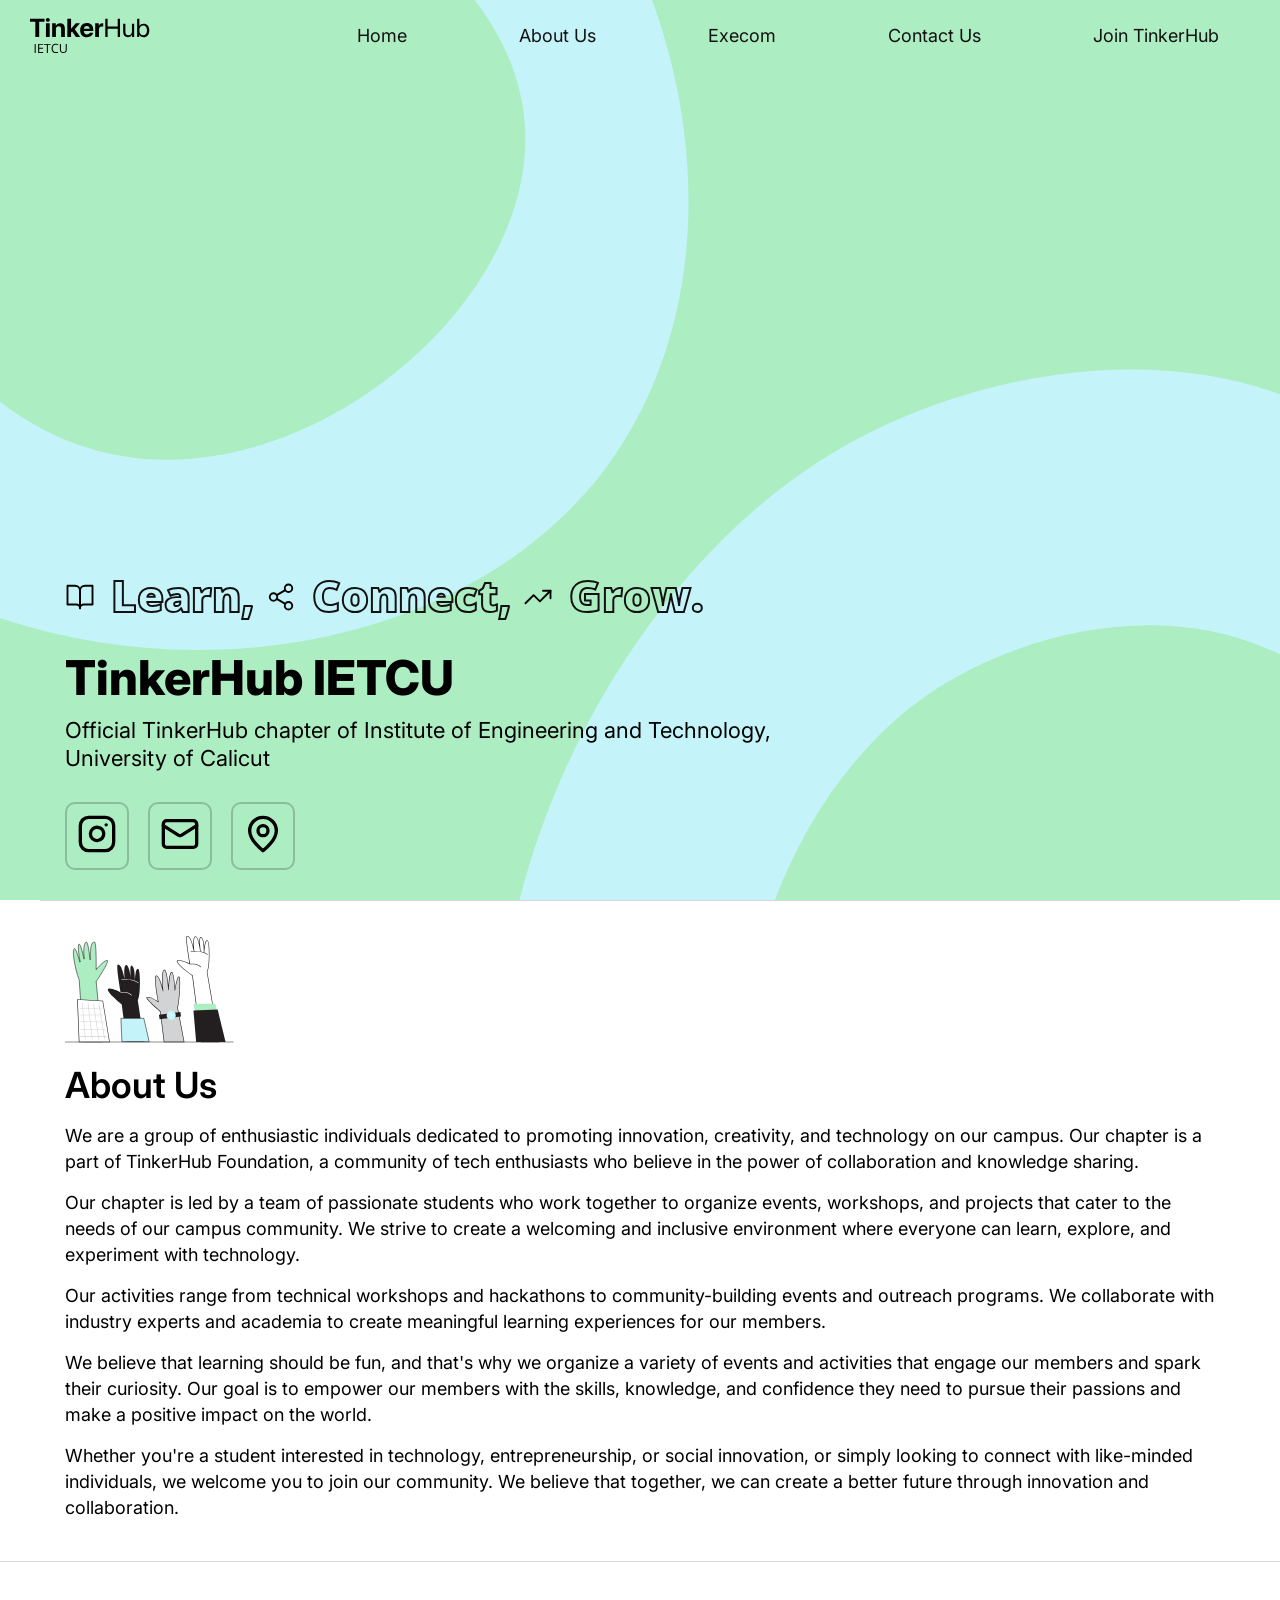
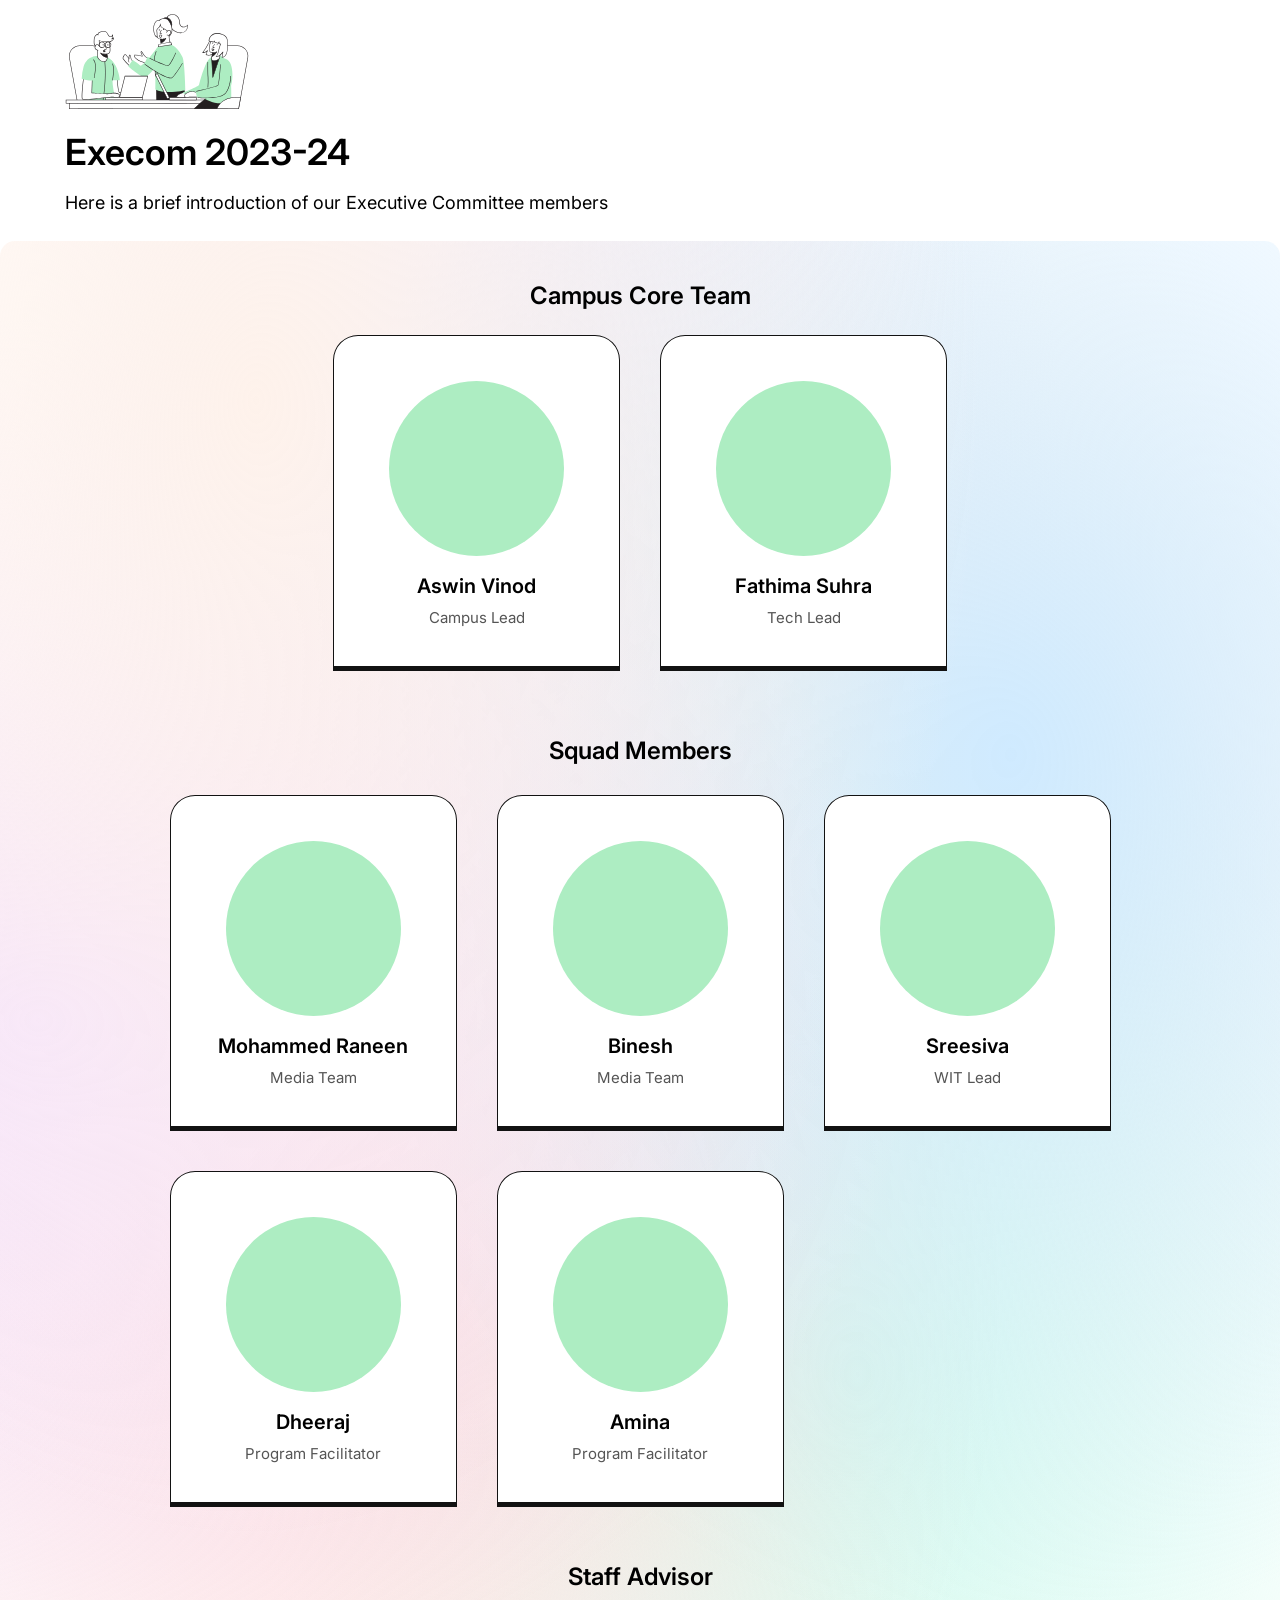
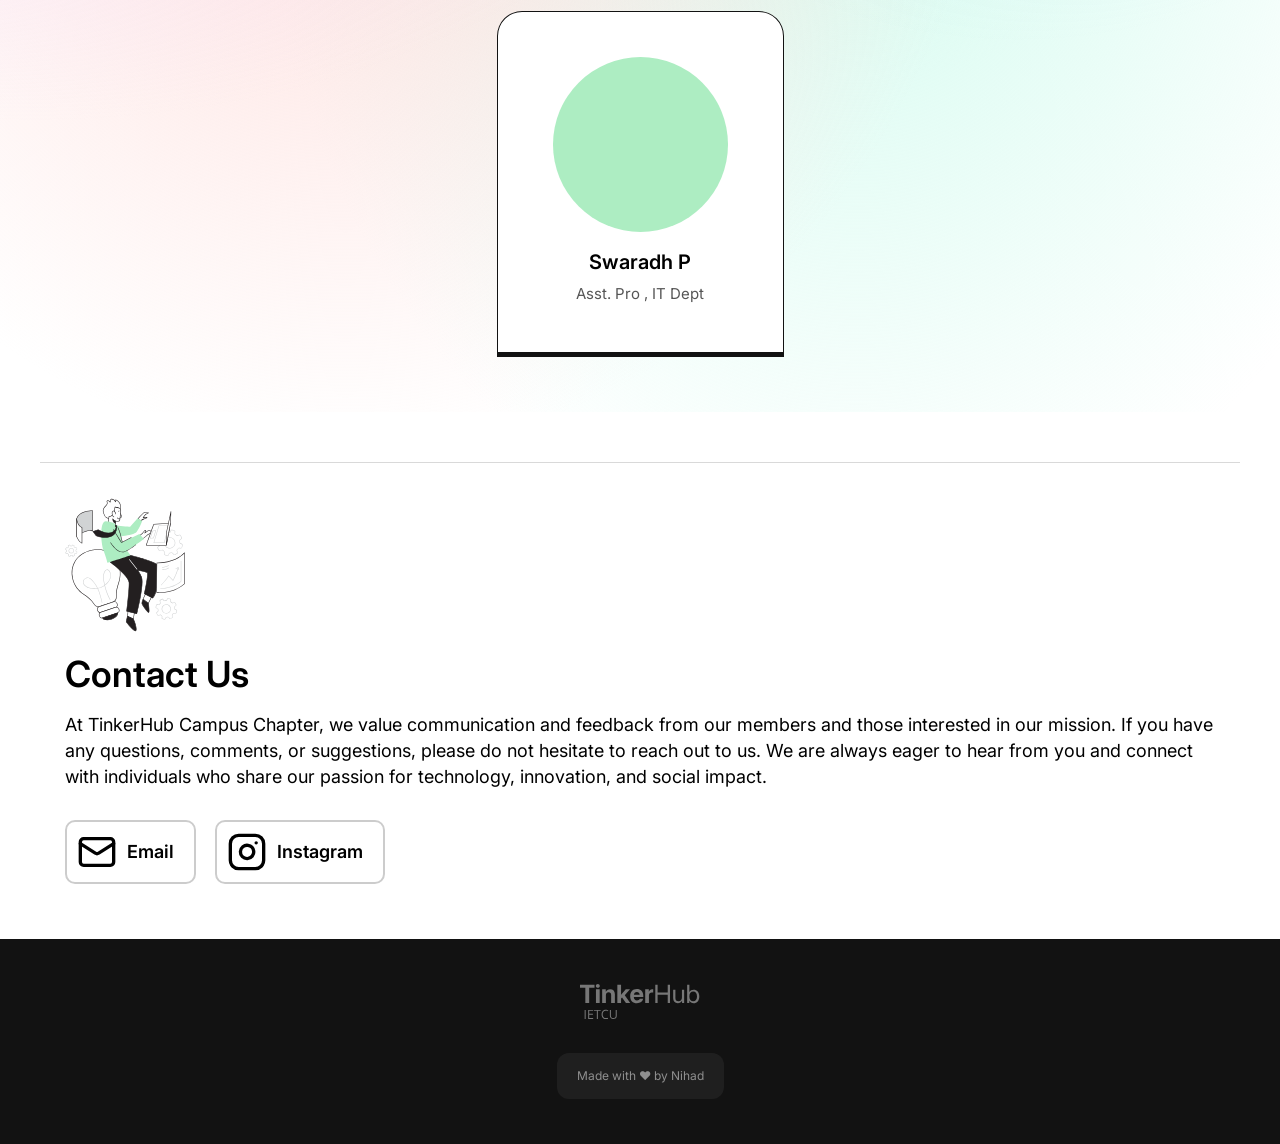
==== commit 81ed542c: "website" ====
--- a/index.html
+++ b/index.html
@@ -1,45 +1,535 @@
-<!DOCTYPE html><html  data-wf-page="61e6ab9abca7984d79f02195" data-wf-site="61e6ab9abca7986a12f02194"><head><meta charset="utf-8"/><title>TinkerHub IETCU</title><meta content="#" name="description"/><meta content="#" property="og:title"/><meta content="#" property="og:description"/><meta content="#" property="og:image"/><meta content="#" property="twitter:title"/><meta content="#" property="twitter:description"/><meta content="#" property="twitter:image"/><meta property="og:type" content="website"/><meta content="summary_large_image" name="twitter:card"/><meta content="width=device-width, initial-scale=1" name="viewport"/><meta content="#" name="generator"/><link href="stylee.css" rel="stylesheet" type="text/css"/><script src="webfont.js" type="text/javascript"></script><script type="text/javascript">WebFont.load({  google: {    families: ["Anonymous Pro:regular,700","Azeret Mono:regular,600"]  }});</script><!--[if lt IE 9]><script src="https://cdnjs.cloudflare.com/ajax/libs/html5shiv/3.7.3/html5shiv.min.js" type="text/javascript"></script><![endif]--><script type="text/javascript">!function(o,c){var n=c.documentElement,t=" w-mod-";n.className+=t+"js",("ontouchstart"in o||o.DocumentTouch&&c instanceof DocumentTouch)&&(n.className+=t+"touch")}(window,document);</script><link href="imgs/spaceinvader.png" rel="shortcut icon" type="image/x-icon"/><link href="https://assets.website-files.com/61e6ab9abca7986a12f02194/61ebdb6489a6b7736665d9e2_webclip.png" rel="apple-touch-icon"/></head><body><div data-animation="default" data-collapse="medium" data-duration="400" data-easing="ease" data-easing2="ease" role="banner" class="navbar w-nav"><div class="container w-container"><div class="w-layout-grid grid-navbar"><nav role="navigation" id="w-node-_0795d648-9c15-54b8-7bc0-1d6ae5a04ca6-e5a04ca3" class="nav-menu w-nav-menu"><a href="index.html" aria-current="page" class="nav-link w-nav-link w--current">Home</a><a href="events.html" class="nav-link w-nav-link">Events</a><a href="#Footer-Subscribe" class="nav-link w-nav-link">Contact</a></nav><a href="index.html" aria-current="page" class="brand w-nav-brand"><img src="imgs/logo.png" loading="lazy" alt=""/></a><div id="w-node-_0795d648-9c15-54b8-7bc0-1d6ae5a04caf-e5a04ca3" class="navbar-button"><a href="https://join.tinkerhub.org/" class="button button-small w-button">Register</a></div><div id="w-node-_0795d648-9c15-54b8-7bc0-1d6ae5a04cb2-e5a04ca3" class="menu-button w-nav-button"><div class="w-icon-nav-menu"></div></div></div></div></div><div class="hero-section wf-section"><div class="container w-container"><div class="w-layout-grid grid-hero"><div id="w-node-b3ac4a3e-e718-adf3-0cfe-b0992a68594a-79f02195" class="badge-lightbox-wrap">
-
-</div>
-
-
-<div id="w-node-_1fe09ff3-a9c1-b3cb-64f1-f4c9b4e80d8f-79f02195" class="hero-title-wrap"><h1 class="hero-title-2">A Campus Chapter at</h1><h1 class="hero-title-2">Institute of Engineering and Technology, Calicut University.</h1><br><div class="hero-content"><p>Workshops, Hackathons, Talk Shows and many more.</p><a href="https://join.tinkerhub.org/" class="button-outline hero-info-button w-button">Register</a><div class="hero-listen"><h6 class="hero-listen-title">Follow us on:</h6><a href="https://www.instagram.com/tinkerhub.ietcu/" target="_blank" class="zoom-hover w-inline-block"><img src="imgs/Instagram.png" height="50px" weight="50px" loading="lazy" alt=""/></a><!--<a href="https://ietcu.substack.com/" target="_blank" class="zoom-hover w-inline-block"><img src="imgs/subc.png" height="50px" weight="50px" loading="lazy" alt="Substack"/></a>--><a href="https://discord.gg/bWmgn3f" target="_blank" class="zoom-hover w-inline-block"><img src="imgs/discord.png" height="50px" weight="50px" loading="lazy" alt="Discord"/></a></div></div></div><div id="w-node-_4d0b4fef-af89-898a-ebf8-4a31ab46ceca-79f02195" class="hero-image-right"><!--<div class="hero-image-right-wrap"><img src="imgs/pixelheart.png" loading="eager" alt="" class="hero-image"/><div class="hero-image-shadow black"></div>--></div></div><div id="w-node-_2d74ffa0-e0cd-d526-eef7-da7118611f33-79f02195" class="hero-image-left"><!--<div class="hero-image-left-wrap"><img src="imgs/men.png" loading="eager" alt="" class="hero-image"/><div class="hero-image-shadow"></div>--></div></div></div></div></div>
-<!--<div class="recent-episodes-section section-spacing wf-section"><div class="container w-container"><div class="section-title text-center"><h2>What's Trending at IETCU ?</h2>
-
-<h4><a href ="#">x</a></h4><br><br><br>-->
-
-<div id="Footer-Subscribe" class="footer-subscribe"><div class="footer-item"><p>&nbsp;Join Us on our Weekly Newsletters.</p><a href="https://ietcu.substack.com/" class="button-dark w-button">Subscribe Now</a>
-<br>
-<br>
-<div class="marquee-section wf-section"><div class="marquee-wrap"><div class="marquee-text"><div class="marquee-item"><img src="imgs/waves.png" loading="lazy" width="40" height="40" alt="" class="marquee-image"/><div class="marquee-title">tinkerhub ietcu</div></div><div class="marquee-item"><img src="imgs/waves.png" loading="lazy" width="40" height="40" alt="" class="marquee-image"/><div class="marquee-title">tinkerhub ietcu</div></div><div class="marquee-item"><img src="imgs/waves.png" loading="lazy" width="40" height="40" alt="" class="marquee-image"/><div class="marquee-title">tinkerhub ietcu</div></div><div class="marquee-item"><img src="imgs/waves.png" loading="lazy" width="40" height="40" alt="" class="marquee-image"/><div class="marquee-title">tinkerhub ietcu</div></div><div class="marquee-item"><img src="imgs/waves.png" loading="lazy" width="40" height="40" alt="" class="marquee-image"/><div class="marquee-title">tinkerhub ietcu</div></div><div class="marquee-item"><img src="imgs/waves.png" loading="lazy" width="40" height="40" alt="" class="marquee-image"/><div class="marquee-title">tinkerhub ietcu</div></div></div><div class="marquee-text"><div class="marquee-item"><img src="imgs/waves.png" loading="lazy" width="40" height="40" alt="" class="marquee-image"/><div class="marquee-title">tinkerhub ietcu</div></div><div class="marquee-item"><img src="imgs/waves.png" loading="lazy" width="40" height="40" alt="" class="marquee-image"/><div class="marquee-title">tinkerhub ietcu</div></div><div class="marquee-item"><img src="imgs/waves.png" loading="lazy" width="40" height="40" alt="" class="marquee-image"/><div class="marquee-title">tinkerhub ietcu</div></div><div class="marquee-item"><img src="imgs/waves.png" loading="lazy" width="40" height="40" alt="" class="marquee-image"/><div class="marquee-title">tinkerhub ietcu</div></div><div class="marquee-item"><img src="imgs/waves.png" loading="lazy" width="40" height="40" alt="" class="marquee-image"/><div class="marquee-title">tinkerhub ietcu</div></div><div class="marquee-item"><img src="imgs/waves.png" loading="lazy" width="40" height="40" alt="" class="marquee-image"/><div class="marquee-title">tinkerhub ietcu</div></div></div></div></div>
-<BR>
-
-<div class="recent-episodes-section section-spacing wf-section"><div class="container w-container"><div class="section-title text-center"><h2>Upcoming Events</h2><p>Events are listed below.<br/>Register to participate.</p></div>
-
-
-<!-- <div class="w-layout-grid grid-episode-wrap"><div class="w-dyn-list"><div role="list" class="w-dyn-items"><div role="listitem" class="episode-item w-dyn-item"><div class="grid-episode"><a href="#" class="w-inline-block"><img src="imgs/canva.png" loading="eager" alt="" sizes="(max-width: 479px) 2vw, (max-width: 767px) 32vw, 34vw" srcset="imgs/canva.png 500w, imgs/canva.png 800w" class="episode-image"/></a><div class="episode-info"><div class="episode-number-wrap"><div class="episode-number"><div>Event </div><div class="episode-number-value">8</div></div><div class="episode-duration-wrap"><img src="https://assets.website-files.com/61e6ab9abca7986a12f02194/61e7f9a4afe5cf50c79790c7_clock.svg" loading="lazy" width="15" height="15" alt="" class="episode-duration-icon"/><div class="episode-duration">5hrs</div></div></div><a href="#" class="w-inline-block"><h5 class="episode-title">Canva Workshop<br><h6>No Code Series</h6></h5></a><div class="episode-host-wrap"><img src="imgs/calendar.png" loading="lazy" width="20" height="20" alt="" class="episode-host-icon"/><a href="#" class="episode-host">Date: 1 Nov 2022</a></div><div class="episode-host-wrap"><img src="imgs/pin.png" loading="lazy" width="20" height="20" alt="" class="episode-host-icon"/><a href="#" class="episode-host">Venue:Placement Hall,IETCU</a></div><br><div class="episode-host-wrap"><img src="https://assets.website-files.com/61e6ab9abca7986a12f02194/61e7f79add1d6b57ac4c143d_microphone.svg" loading="lazy" width="20" height="20" alt="" class="episode-host-icon"/><a href="https://www.instagram.com/mneshath/" class="episode-host">Neshath</a></div><!--<div class="episode-host-wrap"><div class="episode-host-wrap"><img src="https://assets.website-files.com/61e6ab9abca7986a12f02194/61e7f79add1d6b57ac4c143d_microphone.svg" loading="lazy" width="20" height="20" alt="" class="episode-host-icon"/><a href="#Nihad" class="episode-host">Nihad </a></div><div class="episode-host-wrap"><img src="https://assets.website-files.com/61e6ab9abca7986a12f02194/61e7f79add1d6b57ac4c143d_microphone.svg" loading="lazy" width="20" height="20" alt="" class="episode-host-icon"/><a href="/host/billy-vasquez" class="episode-host">Mohammed Shibin</a></div><div class="episode-bottom"><a href="https://airtable.com/shrLg17WYAK36ddPl" class="button-dark w-button">Registration Opened</a><div class="episode-listen-wrap"></div></div></div></div></div></div></div></div></div>
-
-<div class="w-layout-grid grid-episode-wrap"><div class="w-dyn-list"><div role="list" class="w-dyn-items"><div role="listitem" class="episode-item w-dyn-item"><div class="grid-episode"><a href="#" class="w-inline-block"><img src="imgs/sparkar.png" loading="eager" alt="" sizes="(max-width: 479px) 2vw, (max-width: 767px) 32vw, 34vw" srcset="imgs/sparkar.png 500w, imgs/sparkar.png 800w" class="episode-image"/></a><div class="episode-info"><div class="episode-number-wrap"><div class="episode-number"><div>Event </div><div class="episode-number-value">9</div></div><div class="episode-duration-wrap"><img src="https://assets.website-files.com/61e6ab9abca7986a12f02194/61e7f9a4afe5cf50c79790c7_clock.svg" loading="lazy" width="15" height="15" alt="" class="episode-duration-icon"/><div class="episode-duration">5hrs</div></div></div><a href="#" class="w-inline-block"><h5 class="episode-title">SparkAR Workshop<br><h6>No Code Series</h6></h5></a><div class="episode-host-wrap"><img src="imgs/calendar.png" loading="lazy" width="20" height="20" alt="" class="episode-host-icon"/><a href="#" class="episode-host">Date: 2 Nov 2022</a></div><div class="episode-host-wrap"><img src="imgs/pin.png" loading="lazy" width="20" height="20" alt="" class="episode-host-icon"/><a href="#" class="episode-host">Venue:Placement Hall,IETCU</a></div><br><div class="episode-host-wrap"><img src="https://assets.website-files.com/61e6ab9abca7986a12f02194/61e7f79add1d6b57ac4c143d_microphone.svg" loading="lazy" width="20" height="20" alt="" class="episode-host-icon"/><a href="https://www.instagram.com/nasw1h/" class="episode-host">Naswih</a></div><div class="episode-host-wrap"><div class="episode-host-wrap"><img src="https://assets.website-files.com/61e6ab9abca7986a12f02194/61e7f79add1d6b57ac4c143d_microphone.svg" loading="lazy" width="20" height="20" alt="" class="episode-host-icon"/><a href="https://instagram.com/sreeelakshmi.k" class="episode-host">Sreelakshmi </a></div><!--<div class="episode-host-wrap"><img src="https://assets.website-files.com/61e6ab9abca7986a12f02194/61e7f79add1d6b57ac4c143d_microphone.svg" loading="lazy" width="20" height="20" alt="" class="episode-host-icon"/><a href="/host/billy-vasquez" class="episode-host">Mohammed Shibin</a></div><div class="episode-bottom"><a href="https://airtable.com/shrJaMDLrno45mbYo" class="button-dark w-button">Registration Opened</a><div class="episode-listen-wrap"></div></div></div></div></div></div></div></div></div>
-
-<div class="w-layout-grid grid-episode-wrap"><div class="w-dyn-list"><div role="list" class="w-dyn-items"><div role="listitem" class="episode-item w-dyn-item"><div class="grid-episode"><a href="#" class="w-inline-block"><img src="imgs/sparkar.png" loading="eager" alt="" sizes="(max-width: 479px) 2vw, (max-width: 767px) 32vw, 34vw" srcset="imgs/sparkar.png 500w, imgs/sparkar.png 800w" class="episode-image"/></a><div class="episode-info"><div class="episode-number-wrap"><div class="episode-number"><div>Event </div><div class="episode-number-value">9</div></div><div class="episode-duration-wrap"><img src="https://assets.website-files.com/61e6ab9abca7986a12f02194/61e7f9a4afe5cf50c79790c7_clock.svg" loading="lazy" width="15" height="15" alt="" class="episode-duration-icon"/><div class="episode-duration">5hrs</div></div></div><a href="#" class="w-inline-block"><h5 class="episode-title">Notion Workshop<br><h6>No Code Series</h6></h5></a><div class="episode-host-wrap"><img src="imgs/calendar.png" loading="lazy" width="20" height="20" alt="" class="episode-host-icon"/><a href="#" class="episode-host">Date: 3 Nov 2022</a></div><div class="episode-host-wrap"><img src="imgs/pin.png" loading="lazy" width="20" height="20" alt="" class="episode-host-icon"/><a href="#" class="episode-host">Venue:Placement Hall,IETCU</a></div><br><div class="episode-host-wrap"><img src="https://assets.website-files.com/61e6ab9abca7986a12f02194/61e7f79add1d6b57ac4c143d_microphone.svg" loading="lazy" width="20" height="20" alt="" class="episode-host-icon"/><a href="#Binshad" class="episode-host">Binshad</a></div><div class="episode-host-wrap"><div class="episode-host-wrap"><img src="https://assets.website-files.com/61e6ab9abca7986a12f02194/61e7f79add1d6b57ac4c143d_microphone.svg" loading="lazy" width="20" height="20" alt="" class="episode-host-icon"/><a href="#Nihad" class="episode-host">Nihad </a></div><!--<div class="episode-host-wrap"><img src="https://assets.website-files.com/61e6ab9abca7986a12f02194/61e7f79add1d6b57ac4c143d_microphone.svg" loading="lazy" width="20" height="20" alt="" class="episode-host-icon"/><a href="/host/billy-vasquez" class="episode-host">Mohammed Shibin</a></div><div class="episode-bottom"><a href="https://airtable.com/shrhgrQWpp3O2RGTA" class="button-dark w-button">Registration Opened</a><div class="episode-listen-wrap"></div></div></div></div></div></div></div></div></div>
-
--->
-
-<div class="episode-button-sticky"><a data-w-id="aa3aa7cc-8ec0-a920-6427-355e48823416" href="events.html" class="button-mouse-move w-inline-block"><div class="button-mouse-move-bg"></div><div class="button-text">View all<br/>Events</div></a></div></div></div></div>
-
-<br><br>
-
-<div class="guest-section section-spacing-bottom wf-section"><div class="container w-container"><div class="section-title text-center"><h2>Execom 2022-2023</h2></div><div class="w-dyn-list"><div role="list" class="grid-guest w-dyn-items"><div role="listitem" class="guest-item w-dyn-item"><div class="guest-image-wrap"><a href="https://www.instagram.com/thisisvichu/" class="w-inline-block"><img src="imgs/v.jpeg" loading="eager" alt="" class="guest-image"/></a></div><a href="https://twitter.com/v1swaj1th" class="w-inline-block"><h6 class="guest-name">Viswajith</h6></a><div class="guest-job-title">Campus Lead</div></div><div role="listitem" class="guest-item w-dyn-item"><div class="guest-image-wrap"><a href="https://www.instagram.com/nihad.ig/" class="w-inline-block"><img src="imgs/nih.jpeg" loading="eager" alt="" class="guest-image"/></a></div><a href="https://www.instagram.com/nihad.ig/" class="w-inline-block"><h6 class="guest-name">Nihad</h6></a><div class="guest-job-title">Tech Lead</div></div><div role="listitem" class="guest-item w-dyn-item"><div class="guest-image-wrap"><a href="https://www.instagram.com/bznd_mttl/" class="w-inline-block"><img src="imgs/basnad.jpeg" loading="eager" alt="" class="guest-image"/></a></div><a href="https://www.instagram.com/bznd_mttl/" class="w-inline-block"><h6 class="guest-name">Basnad</h6></a><div class="guest-job-title">Media Lead</div></div><div role="listitem" class="guest-item w-dyn-item"><div class="guest-image-wrap"><a href="https://www.instagram.com/jinsha_ek/" class="w-inline-block"><img src="imgs/jinsha.jpeg" loading="eager" alt="" class="guest-image"/></a></div><a href="https://www.instagram.com/jinsha_ek/" class="w-inline-block"><h6 class="guest-name">Jinsha</h6></a><div class="guest-job-title">Vice Campus Lead</div></div><div role="listitem" class="guest-item w-dyn-item"><div class="guest-image-wrap"><a href="https://www.instagram.com/aarabhi_param/" class="w-inline-block"><img src="imgs/aarabhi.jpeg" loading="eager" alt="" class="guest-image"/></a></div><a href="https://www.instagram.com/aarabhi_param/" class="w-inline-block"><h6 class="guest-name">Aarabhi</h6></a><div class="guest-job-title">WIT Lead</div></div><div role="listitem" class="guest-item w-dyn-item"><div class="guest-image-wrap"><a href="https://www.instagram.com/aakamkshaharis/" class="w-inline-block"><img src="imgs/aakamsha.jpeg" loading="eager" alt="" class="guest-image"/></a></div><a href="https://www.instagram.com/aakamkshaharis/" class="w-inline-block"><h6 class="guest-name">Aakamksha</h6></a><div class="guest-job-title">WIT Lead</div></div></div><br><br>
-
-<!--<div role="listitem" class="guest-item w-dyn-item"><div class="guest-image-wrap"><a href="/guest/billy-vasquez" class="w-inline-block"><img src="https://assets.website-files.com/61e7e03738be811a53bbf7ac/61ebccc4d336032f1103f29d_05.jpg" loading="eager" alt="" class="guest-image"/></a></div><a href="/guest/billy-vasquez" class="w-inline-block"><h6 class="guest-name">Billy Vasquez</h6></a><div class="guest-job-title">Administrative Assistant</div></div><div role="listitem" class="guest-item w-dyn-item"><div class="guest-image-wrap"><a href="/guest/samuel-bishop" class="w-inline-block"><img src="https://assets.website-files.com/61e7e03738be811a53bbf7ac/61e8e840f9e6113a73cdebc1_04.jpg" loading="eager" alt="" class="guest-image"/></a></div><a href="/guest/samuel-bishop" class="w-inline-block"><h6 class="guest-name">Samuel Bishop</h6></a><div class="guest-job-title">Actor</div></div><div role="listitem" class="guest-item w-dyn-item"><div class="guest-image-wrap"><a href="/guest/frances-guerrero" class="w-inline-block"><img src="https://assets.website-files.com/61e7e03738be811a53bbf7ac/61e8e82d091d96f9c5d79ef0_03.jpg" loading="eager" alt="" class="guest-image"/></a></div><a href="/guest/frances-guerrero" class="w-inline-block"><h6 class="guest-name">Frances Guerrero</h6></a><div class="guest-job-title">Founder at WBS</div></div><div role="listitem" class="guest-item w-dyn-item"><div class="guest-image-wrap"><a href="/guest/louis-ferguson" class="w-inline-block"><img src="https://assets.website-files.com/61e7e03738be811a53bbf7ac/61e8e819b29405c852d9a713_02.jpg" loading="eager" alt="" class="guest-image"/></a></div><a href="/guest/louis-ferguson" class="w-inline-block"><h6 class="guest-name">Louis Ferguson</h6></a><div class="guest-job-title">Motivational Speaker</div></div><div role="listitem" class="guest-item w-dyn-item"><div class="guest-image-wrap"><a href="/guest/jacqueline-miller" class="w-inline-block"><img src="https://assets.website-files.com/61e7e03738be811a53bbf7ac/61e8e7f451450c232acd2bc1_01.jpg" loading="eager" alt="" class="guest-image"/></a></div><a href="/guest/jacqueline-miller" class="w-inline-block"><h6 class="guest-name">Jacqueline Miller</h6></a><div class="guest-job-title">Actress</div></div></div></div></div>-->
-
-
-<!--<div class="sponsor-section section-spacing-bottom wf-section"><div class="container w-container"><div class="w-layout-grid grid-sponsor"><div class="sponsor-title-wrap"><h4 class="sponsor-title">Collabed with</h4></div><div class="sponsor-item"><img src="imgs/sias.png" loading="lazy" alt=""/><br></div><div class="sponsor-item"><img src="imgs/fc.png" loading="lazy" alt=""/></div><div class="sponsor-item"><img src="imgs/emea.png" loading="lazy" alt=""/></div><div class="sponsor-item"><img src="imgs/masc.png" loading="lazy" alt=""/></div><div class="sponsor-item"><img src="" loading="lazy" alt=""/></div><div class="sponsor-item"><img src="#" loading="lazy" alt=""/></div><div class="sponsor-item"><img src="#" loading="lazy" alt=""/></div></div></div></div><footer id="footer" class="footer wf-section"> -->
-  
-<!--<div class="footer-subscribe-logo"><div class="container w-container"><div class="w-layout-grid grid-subscribe"><div class="subscribe-item"><h6 class="subscribe-title">Subscribe on:</h6></div><div class="subscribe-item"><a href="https://www.apple.com/in/apple-podcasts/" target="_blank" class="w-inline-block"><img src="https://assets.website-files.com/61e6ab9abca7986a12f02194/61e90051091d96787fd8ff4f_apple-podcast-logo.svg" loading="lazy" alt="" class="subscribe-logo"/></a></div><div class="subscribe-item"><a href="https://podcasts.google.com/" target="_blank" class="w-inline-block"><img src="https://assets.website-files.com/61e6ab9abca7986a12f02194/61e9336725facf8ae30f3ea6_google-podcast.svg" loading="lazy" alt="" class="subscribe-logo"/></a></div><div class="subscribe-item"><a href="https://www.pocketcasts.com/" class="w-inline-block"><img src="https://assets.website-files.com/61e6ab9abca7986a12f02194/61e9017a3876e60cecfc4c7b_pocket-casts.svg" loading="lazy" alt="" class="subscribe-logo"/></a></div><div class="subscribe-item"><a href="https://soundcloud.com/" target="_blank" class="w-inline-block"><img src="https://assets.website-files.com/61e6ab9abca7986a12f02194/61e902f54f00c9f078a9bfe6_soundcloud-logo.svg" loading="lazy" alt="" class="subscribe-logo"/></a></div><div class="subscribe-item item-last"><a href="https://www.spotify.com/" class="w-inline-block"><img src="https://assets.website-files.com/61e6ab9abca7986a12f02194/61e8ffd44fad2691ea70772f_spotify-logo.svg" loading="lazy" alt="" class="subscribe-logo"/></a></div></div></div></div>-->
-
-
-<div class="marquee-section wf-section"><div class="marquee-wrap"><div class="marquee-text"><div class="marquee-item"><img src="imgs/waves.png" loading="lazy" width="40" height="40" alt="" class="marquee-image"/><div class="marquee-title">tinkerhub ietcu</div></div><div class="marquee-item"><img src="imgs/waves.png" loading="lazy" width="40" height="40" alt="" class="marquee-image"/><div class="marquee-title">tinkerhub ietcu</div></div><div class="marquee-item"><img src="imgs/waves.png" loading="lazy" width="40" height="40" alt="" class="marquee-image"/><div class="marquee-title">tinkerhub ietcu</div></div><div class="marquee-item"><img src="imgs/waves.png" loading="lazy" width="40" height="40" alt="" class="marquee-image"/><div class="marquee-title">tinkerhub ietcu</div></div><div class="marquee-item"><img src="imgs/waves.png" loading="lazy" width="40" height="40" alt="" class="marquee-image"/><div class="marquee-title">tinkerhub ietcu</div></div><div class="marquee-item"><img src="imgs/waves.png" loading="lazy" width="40" height="40" alt="" class="marquee-image"/><div class="marquee-title">tinkerhub ietcu</div></div></div><div class="marquee-text"><div class="marquee-item"><img src="imgs/waves.png" loading="lazy" width="40" height="40" alt="" class="marquee-image"/><div class="marquee-title">tinkerhub ietcu</div></div><div class="marquee-item"><img src="imgs/waves.png" loading="lazy" width="40" height="40" alt="" class="marquee-image"/><div class="marquee-title">tinkerhub ietcu</div></div><div class="marquee-item"><img src="imgs/waves.png" loading="lazy" width="40" height="40" alt="" class="marquee-image"/><div class="marquee-title">tinkerhub ietcu</div></div><div class="marquee-item"><img src="imgs/waves.png" loading="lazy" width="40" height="40" alt="" class="marquee-image"/><div class="marquee-title">tinkerhub ietcu</div></div><div class="marquee-item"><img src="imgs/waves.png" loading="lazy" width="40" height="40" alt="" class="marquee-image"/><div class="marquee-title">tinkerhub ietcu</div></div><div class="marquee-item"><img src="imgs/waves.png" loading="lazy" width="40" height="40" alt="" class="marquee-image"/><div class="marquee-title">tinkerhub ietcu</div></div></div></div></div>
-
-<div class="container w-container"><div class="contact"></div><div class="grid-footer"><div class="footer-left"><div class="footer-item"><a href="index.html" aria-current="page" class="footer-logo w-inline-block w--current"><img src="imgs/logol.png" loading="lazy" alt=""/></a><div class="footer-social"><a href="mailto:tinkerhubietcu@gmail.com" class="footer-social-link w-inline-block"><img src="imgs/email.png" loading="lazy" alt="" class="footer-social-icon"/></a><a href="https://www.instagram.com/tinkerhub.ietcu" class="footer-social-link w-inline-block"><img src="https://assets.website-files.com/61e6ab9abca7986a12f02194/61e92f9e1b11c9ec3c614413_instagram-dark.svg" loading="lazy" alt="" class="footer-social-icon"/></a><a href="https://ietcu.substack.com/" class="footer-social-link w-inline-block"><img src="imgs/subb.png" loading="lazy" alt="" class="footer-social-icon"/></a></div></div><div class="footer-item"><h6 class="footer-title">Pages</h6><ul role="list" class="w-list-unstyled"><li><a href="index.html" class="footer-link">Home</a></li><li><a href="events.html" class="footer-link">Events</a></li><li><a href="https://join.tinkerhub.org/" class="footer-link">Register</a></li></ul></div><div id="w-node-_477cc67e-2187-27f6-efd2-d896f682e902-f682e8cc" class="footer-item"><h6 class="footer-title">Contact Details</h6><div class="footer-contact">Kohinoor  Malappuram  673636</div></div><br><div></div>
-<iframe src="https://www.google.com/maps/embed?pb=!1m18!1m12!1m3!1d3914.8565463858336!2d75.89736831515582!3d11.124059992086186!2m3!1f0!2f0!3f0!3m2!1i1024!2i768!4f13.1!3m3!1m2!1s0x3ba651df61386e71%3A0x503c742010689b05!2sCalicut%20University%20IET!5e0!3m2!1sen!2sin!4v1666390145762!5m2!1sen!2sin" width="200" height="200" style="border:0;" allowfullscreen="" loading="lazy" referrerpolicy="no-referrer-when-downgrade"></iframe></div></div></div><div id="Footer-Subscribe" class="footer-subscribe"><div class="footer-item"><p>Join Us on our Weekly Newsletters.</p><a href="https://ietcu.substack.com/" class="button-dark w-button">Subscribe Now</a><p class="copyright">Copyright © xV<br/>Made with love for <a href="https://www.instagram.com/tinkerhub.ietcu" target="_blank">TinkerHub IETCU</a></p></div></div></div></div></footer><script src="https://d3e54v103j8qbb.cloudfront.net/js/jquery-3.5.1.min.dc5e7f18c8.js?site=61e6ab9abca7986a12f02194" type="text/javascript" integrity="sha256-9/aliU8dGd2tb6OSsuzixeV4y/faTqgFtohetphbbj0=" crossorigin="anonymous"></script><script src="web.js" type="text/javascript"></script><!--[if lte IE 9]><script src="//cdnjs.cloudflare.com/ajax/libs/placeholders/3.0.2/placeholders.min.js"></script><![endif]--></body></html>
+<!DOCTYPE html>
+<html lang="en">
+<head>
+    <meta charset="UTF-8">
+    <meta http-equiv="X-UA-Compatible" content="IE=edge">
+    <meta name="viewport" content="width=device-width, initial-scale=1.0, maximum-scale=1.0, user-scalable=0">
+    
+    <link rel="canonical" href="/about">
+
+    <!-- AOS - Animate On Scroll CDN -->
+    <link href="https://unpkg.com/aos@2.3.1/dist/aos.css" rel="stylesheet">
+    <script src="https://unpkg.com/aos@2.3.1/dist/aos.js"></script>
+
+    
+    <link rel="stylesheet" href="style.css">
+    <script src="script.js" defer></script>
+
+    <title>TinkerHub IETCU</title>
+
+    <!-- Hey there stalker!  -->
+
+</head>
+<body>
+    <!-- header -->
+   <div class="wrapper">
+        <header>
+            <div class="header-logo" data-aos="fade-down" data-aos-duration="1000">
+                <!-- <img src="images/logo-black.png" alt=""> -->
+                <svg width="120" height="35" viewBox="0 0 120 35" fill="none" xmlns="http://www.w3.org/2000/svg">
+                    <path d="M5.32616 19.0606V3.80663H0V0.625H14.5254V3.80663H9.18512V19.0606H5.32616Z" fill="black"/>
+                    <path d="M15.8287 1.92847C15.8287 0.817014 16.7231 0 17.8215 0C18.9199 0 19.8142 0.817014 19.8142 1.92847C19.8142 3.01481 18.9199 3.85795 17.8215 3.85795C16.7231 3.85795 15.8287 3.01481 15.8287 1.92847ZM15.9563 5.36536H19.6866V19.0606H15.9563V5.36536Z" fill="black"/>
+                    <path d="M22.1659 5.36562H25.7686V7.83174H25.845C26.6238 6.08114 28.0166 5.16162 30.125 5.16162C33.1649 5.16162 34.8773 7.07703 34.8773 10.2868V19.0639H31.147V11.0636C31.147 9.27483 30.3159 8.24979 28.6176 8.24979C26.9192 8.24979 25.8962 9.47581 25.8962 11.2646V19.0579H22.1659V5.36562Z" fill="black"/>
+                    <path d="M45.7618 5.36529H49.9906L44.7649 11.2422L50.2448 19.0606H45.9527L42.0335 13.4902L41.0627 14.5383V19.0606H37.3324V0.625H41.0627V10.8583H41.114L45.7618 5.36529Z" fill="black"/>
+                    <path d="M63.1754 14.8704C62.7664 17.5406 60.2882 19.3042 56.9277 19.3042C52.7371 19.3042 50.1826 16.6341 50.1826 12.2777C50.1826 7.92131 52.7502 5.12256 56.787 5.12256C60.7605 5.12256 63.2899 7.76755 63.2899 11.932V13.0696H53.8496V13.2997C53.8496 15.2282 55.1138 16.5447 56.992 16.5447C58.3336 16.5447 59.4039 15.9055 59.7516 14.8704H63.1754ZM53.8878 10.7814H59.7003C59.6239 9.03176 58.4743 7.88111 56.8262 7.88111C55.2032 7.88211 54.0154 9.07296 53.8878 10.7814Z" fill="black"/>
+                    <path d="M65.2064 5.36555H68.8091V7.83167H68.8865C69.3588 6.13232 70.5346 5.19974 72.1435 5.19974C72.5024 5.19105 72.8604 5.23852 73.2047 5.34043V8.62356C72.9032 8.49593 72.3867 8.40649 71.85 8.40649C70.01 8.40649 68.9357 9.53001 68.9357 11.4595V19.0608H65.2054L65.2064 5.36555Z" fill="black"/>
+                    <path d="M87.7169 19.0606V10.6673H77.5992V19.0606H75.2999V0.625H77.5992V8.59716H87.7169V0.625H90.0172V19.0606H87.7169Z" fill="black"/>
+                    <path d="M104.16 19.0602H102.049V16.8493H102.001C101.184 18.3949 99.8293 19.1868 97.7802 19.1868C94.88 19.1868 93.1816 17.3086 93.1816 14.2938V5.77393H95.4046V13.8958C95.4046 16.0554 96.4095 17.2121 98.4706 17.2121C100.629 17.2121 101.933 15.7308 101.933 13.4697V5.77393H104.156L104.16 19.0602Z" fill="black"/>
+                    <path d="M109.321 16.8105H109.27V19.0585H107.149V0.625H109.372V7.9329H109.424C110.254 6.47675 111.799 5.64667 113.677 5.64667C117.025 5.64667 119.286 8.36 119.286 12.4169C119.286 16.4739 117.025 19.1882 113.639 19.1882C111.698 19.1882 110.177 18.345 109.321 16.8105ZM109.359 12.4149C109.359 15.277 110.918 17.2185 113.205 17.2185C115.492 17.2185 117.012 15.3413 117.012 12.4149C117.012 9.48854 115.504 7.61132 113.205 7.61132C110.906 7.61132 109.359 9.56793 109.359 12.4169V12.4149Z" fill="black"/>
+                    <path d="M4.64343 34.8774V25.9101H5.68615V34.8774H4.64343Z" fill="black"/>
+                    <path d="M13.1447 34.8774H8.15188V25.9101H13.1447V26.8301H9.1946V29.7313H12.9177V30.6391H9.1946V33.9574H13.1447V34.8774Z" fill="black"/>
+                    <path d="M17.886 34.8774H16.8371V26.8301H14.0156V25.9101H20.6952V26.8301H17.886V34.8774Z" fill="black"/>
+                    <path d="M25.8842 26.7013C25.3895 26.7013 24.9438 26.7872 24.5471 26.9589C24.1546 27.1266 23.8193 27.3719 23.5412 27.6949C23.2672 28.0139 23.0566 28.4003 22.9094 28.8542C22.7622 29.3081 22.6886 29.8192 22.6886 30.3876C22.6886 31.14 22.8052 31.7943 23.0382 32.3504C23.2754 32.9024 23.6271 33.3297 24.0932 33.6323C24.5635 33.9349 25.1503 34.0862 25.8536 34.0862C26.2543 34.0862 26.6305 34.0535 26.9822 33.9881C27.3379 33.9186 27.6834 33.8327 28.0188 33.7305V34.6382C27.6916 34.7609 27.3481 34.8509 26.9883 34.9081C26.6285 34.9695 26.2012 35.0001 25.7064 35.0001C24.7945 35.0001 24.0319 34.812 23.4185 34.4358C22.8092 34.0555 22.3513 33.5199 22.0446 32.8288C21.742 32.1378 21.5907 31.322 21.5907 30.3815C21.5907 29.7027 21.6847 29.0832 21.8728 28.523C22.065 27.9587 22.3431 27.4721 22.707 27.0632C23.075 26.6543 23.5248 26.3394 24.0564 26.1186C24.5921 25.8937 25.2055 25.7812 25.8965 25.7812C26.3504 25.7812 26.7879 25.8262 27.2091 25.9162C27.6303 26.0062 28.0106 26.135 28.35 26.3026L27.9329 27.1859C27.6466 27.055 27.3318 26.9426 26.9883 26.8485C26.6489 26.7504 26.2809 26.7013 25.8842 26.7013Z" fill="black"/>
+                    <path d="M36.7469 25.9101V31.7125C36.7469 32.3463 36.6181 32.9106 36.3605 33.4054C36.107 33.9002 35.7226 34.2907 35.2074 34.5769C34.6922 34.859 34.0461 35.0001 33.2692 35.0001C32.161 35.0001 31.3166 34.6996 30.736 34.0985C30.1594 33.4974 29.8711 32.6939 29.8711 31.688V25.9101H30.92V31.7186C30.92 32.4792 31.1203 33.066 31.5211 33.479C31.9259 33.892 32.529 34.0985 33.3305 34.0985C33.8784 34.0985 34.3262 34.0003 34.6738 33.8041C35.0254 33.6037 35.2851 33.3256 35.4527 32.9699C35.6245 32.61 35.7103 32.195 35.7103 31.7248V25.9101H36.7469Z" fill="black"/>
+                    </svg>
+                    
+            </div>
+           <nav >
+              <ul>
+                    <li>
+                        <a data-goto=".page__section_1"  class="menu__link" href="">Home</a>
+                    </li>
+                    <li>    
+                        <a data-goto=".page__section_2" class="menu__link" href="">About Us</a>
+                    </li>
+                    <li>    
+                        <a data-goto=".page__section_3" class="menu__link" href="">Execom</a>
+                    </li>
+                    <li>    
+                        <a data-goto=".page__section_4" class="menu__link" href="">Contact Us</a>
+                    </li>
+                    <li>  
+                        <a href="http://www.tinkerhub.org/" target="_blank" rel="noopener noreferrer">Join TinkerHub</a>
+                    </li>
+
+                </ul>
+            </nav>
+            <div data-aos="fade-down" data-aos-duration="1000" class="menu-btn">
+                <div class="menu-btn-bar menu-btn-bar-1"></div>
+                <div class="menu-btn-bar menu-btn-bar-2"></div>
+            </div>
+    </header>
+    
+    <!-- Pages -->
+    <main class="page">
+        <section class="page__section page__section_1">
+            
+            <svg class="svg-bg" preserveAspectRatio="xMidYMid slice" viewBox="0 0 100 100">
+                <defs>
+                    <style>
+                        @keyframes rotate {
+                            100% {
+                                transform: rotate(360deg);
+                            }
+                        }
+                        .out-top {
+                            animation: rotate 20s linear infinite;
+                            transform-origin: 13px 25px;
+                        }
+                        .in-top {
+                            animation: rotate 10s linear infinite;
+                            transform-origin: 13px 25px;
+                        }
+                        .out-bottom {
+                            animation: rotate 25s linear infinite;
+                            transform-origin: 84px 93px;
+                        }
+                        .in-bottom {
+                            animation: rotate 15s linear infinite;
+                            transform-origin: 84px 93px;
+                        }
+                    </style>
+                </defs>
+                <path fill="#c4f4f9" class="out-top" d="M37-5C25.1-14.7,5.7-19.1-9.2-10-28.5,1.8-32.7,31.1-19.8,49c15.5,21.5,52.6,22,67.2,2.3C59.4,35,53.7,8.5,37-5Z"/>
+                <path fill="#adedc2" class="in-top" d="M20.6,4.1C11.6,1.5-1.9,2.5-8,11.2-16.3,23.1-8.2,45.6,7.4,50S42.1,38.9,41,24.5C40.2,14.1,29.4,6.6,20.6,4.1Z"/>
+                <path fill="#c4f4f9" class="out-bottom" d="M105.9,48.6c-12.4-8.2-29.3-4.8-39.4.8-23.4,12.8-37.7,51.9-19.1,74.1s63.9,15.3,76-5.6c7.6-13.3,1.8-31.1-2.3-43.8C117.6,63.3,114.7,54.3,105.9,48.6Z"/>
+                <path fill="#adedc2" class="in-bottom" d="M102,67.1c-9.6-6.1-22-3.1-29.5,2-15.4,10.7-19.6,37.5-7.6,47.8s35.9,3.9,44.5-12.5C115.5,92.6,113.9,74.6,102,67.1Z"/>
+            </svg>
+
+            <div data-aos="fade-up" data-aos-duration="2000">
+                <h1 class="page__title_oulined_head">
+                    <span data-aos="fade-up" data-aos-duration="1000" data-aos-delay="500"> <img src="images/ic/book-open.svg" alt=""> Learn,</span>
+                    <span data-aos="fade-up" data-aos-duration="1000" data-aos-delay="1000"> <img src="images/ic/share-2.svg" alt=""> Connect,</span>
+                    <span data-aos="fade-up" data-aos-duration="1000" data-aos-delay="1500"> <img src="images/ic/trending-up.svg" alt=""> Grow.</span>
+                </h1>
+
+               <h1  class="page__title_main">
+                    TinkerHub IETCU
+                </h1>
+                <h2 class="page__title__sub">
+                    Official TinkerHub chapter of
+                 Institute of Engineering and Technology,<br>
+                    University of Calicut
+                 </h2>
+                 <div  class="socials__landing__page">
+                    <a href="https://instagram.com/tinkerhubietcu?igshid=YmMyMTA2M2Y=" target="_blank" rel="noopener noreferrer">
+                        <img src="images/ic/instagram.svg" alt="instagram logo">    
+                    </a>
+                        <a href="mailto:tinkerhubietcu@gmail.com" target="_blank" rel="noopener noreferrer">
+                        <img src="images/ic/mail.svg" alt="mail">
+                     </a>
+                    <a href="https://maps.app.goo.gl/yVAv6984wmTyMej79" target="_blank" rel="noopener noreferrer">
+                        <img src="images/ic/map-pin.svg" alt="location">
+                    </a>
+
+                </div>
+
+                <!-- <div class="page__text">
+                    <p class="body__text">
+                
+                    </p>
+                </div> -->
+            </div>
+        </section>
+        <section data-aos="fade-up" data-aos-duration="1000" class="page__section page__section_2">
+            <svg width="169" height="107" viewBox="0 0 169 107" fill="none" xmlns="http://www.w3.org/2000/svg">
+                <path d="M14.935 25.707L14.6927 25.7685L15.1801 25.6577L14.935 25.707ZM14.935 25.707C14.6927 25.7685 14.6927 25.7684 14.6926 25.7683L14.6925 25.7677L14.6919 25.7654L14.6895 25.7559L14.6798 25.7182L14.6418 25.5711C14.6084 25.4424 14.5591 25.2542 14.4957 25.0165C14.3688 24.5411 14.1854 23.8679 13.9595 23.0769C13.5076 21.4943 12.8864 19.4438 12.208 17.5654C11.5258 15.6763 10.7974 13.9955 10.1382 13.1271C9.97496 12.912 9.82506 12.7594 9.69167 12.6659C9.55852 12.5726 9.46165 12.5516 9.39258 12.5596C9.3266 12.5673 9.23704 12.6072 9.12872 12.7427C9.01856 12.8805 8.90326 13.1006 8.7916 13.4279C8.34496 14.7372 8.30263 16.9866 8.54475 19.7343C8.78569 22.4686 9.30383 25.6551 9.94906 28.8121C10.5941 31.9685 11.3653 35.0906 12.1109 37.695C12.8581 40.3052 13.575 42.3785 14.1089 43.4477L14.1311 43.4922L14.1346 43.5418L18.5377 105.741H36.9318L31.1581 45.6365L31.1495 45.5465L31.2004 45.4718L31.407 45.6126C31.2004 45.4718 31.2005 45.4717 31.2006 45.4716L31.201 45.4709L31.2028 45.4683L31.21 45.4578L31.2384 45.416L31.3492 45.2524C31.4462 45.109 31.5882 44.8983 31.7683 44.6295C32.1284 44.0917 32.6405 43.3215 33.2484 42.3917C34.4643 40.5317 36.0625 38.0345 37.5929 35.4834C39.1244 32.9305 40.5837 30.3306 41.5248 28.2634C41.9963 27.2281 42.3319 26.3387 42.4845 25.6614C42.5609 25.322 42.588 25.0504 42.5703 24.8473C42.5526 24.6431 42.4934 24.5417 42.4318 24.4917C42.2505 24.3445 41.9692 24.2988 41.5502 24.4038C41.1338 24.5081 40.63 24.7506 40.0643 25.1038C38.9356 25.8086 37.6192 26.9166 36.3595 28.0896C35.102 29.2604 33.9107 30.4868 33.0331 31.4212C32.5944 31.8882 32.2346 32.2818 31.9845 32.5586C31.8595 32.6969 31.7619 32.8061 31.6957 32.8805L31.6203 32.9655L31.6012 32.9872L31.5964 32.9926L31.5952 32.9939L31.595 32.9942C31.5949 32.9943 31.5949 32.9943 31.407 32.8294M14.935 25.707C15.1801 25.6577 15.1801 25.6576 15.18 25.6575L15.1799 25.657L15.1795 25.6548L15.1777 25.6461L15.1708 25.6112L15.1438 25.4744C15.1202 25.3544 15.0859 25.1781 15.043 24.9531C14.9572 24.5031 14.837 23.8585 14.6996 23.0804C14.4247 21.524 14.081 19.4352 13.8054 17.3034C13.5296 15.1696 13.3232 13.0011 13.3205 11.2823C13.3191 10.4218 13.369 9.68514 13.4826 9.12609C13.5393 8.84668 13.6104 8.62021 13.6938 8.44793C13.7778 8.27448 13.8668 8.17136 13.9513 8.11678C14.0284 8.06697 14.0935 8.06044 14.1646 8.08114C14.2479 8.10538 14.3567 8.17331 14.4883 8.31169C14.7522 8.58915 15.039 9.07588 15.3362 9.73256C15.9267 11.0376 16.517 12.9193 17.0427 14.859C17.5675 16.7953 18.0247 18.7768 18.3509 20.2751C18.5139 21.024 18.6441 21.6517 18.7334 22.0921C18.7781 22.3123 18.8126 22.4856 18.8359 22.6037L18.8624 22.7386L18.8691 22.7731L18.8707 22.7818L18.8708 22.7818L18.8712 22.7839L18.8713 22.7844C18.8713 22.7845 18.8713 22.7846 19.1168 22.7374L18.8713 22.7846L19.3628 22.693C18.5092 17.9663 18.5827 13.5826 19.1367 10.4847C19.4142 8.93259 19.8093 7.72127 20.2562 6.95268C20.4801 6.5676 20.7065 6.31208 20.9205 6.17381C21.1254 6.04145 21.3152 6.01713 21.5048 6.08369C21.5777 6.1093 21.6749 6.17914 21.7906 6.32642C21.9044 6.4712 22.0218 6.67274 22.1408 6.93015C22.3787 7.44474 22.608 8.1498 22.8257 8.98859C23.2605 10.664 23.6388 12.8332 23.9502 14.9867C24.2613 17.1384 24.5045 19.2671 24.6699 20.8583C24.7527 21.6538 24.8159 22.3147 24.8585 22.7765C24.8798 23.0075 24.8959 23.1886 24.9066 23.312L24.9188 23.4526L24.9219 23.4886L24.9226 23.4976L24.9228 23.4998L24.9228 23.5004C24.9229 23.5005 24.9229 23.5005 25.172 23.4798L24.9229 23.5005L25.4218 23.4707C25.1117 14.9783 25.8153 10.4683 26.8036 8.18595C27.296 7.04866 27.8459 6.49503 28.3459 6.25783C28.8406 6.02313 29.3296 6.0779 29.751 6.25273C29.7535 6.25376 29.7772 6.26555 29.8165 6.31765C29.8548 6.36835 29.8978 6.44409 29.9435 6.54994C30.0348 6.76178 30.1234 7.06333 30.2074 7.44989C30.3749 8.22099 30.5152 9.28954 30.632 10.5612C30.8652 13.1022 31.0016 16.4221 31.0795 19.723C31.1574 23.0227 31.1768 26.2986 31.1767 28.75C31.1766 29.9756 31.1717 30.9949 31.1668 31.7077C31.1643 32.0641 31.1619 32.3439 31.1601 32.5345L31.1579 32.752L31.1572 32.8077L31.1571 32.8217L31.157 32.8252L31.157 32.8261C31.157 32.8263 31.157 32.8264 31.407 32.8294M31.407 32.8294L31.157 32.8264L31.1489 33.5025L31.5949 32.9943L31.407 32.8294Z" fill="#ADEDC2" stroke="black" stroke-width="0.5"/>
+                <path d="M127.455 39.6154L136.039 105.991H153.984L142.048 35.8744C142.048 35.8744 142.982 34.5868 143.683 28.7404C144.385 22.894 144.629 5.12861 142.28 4.54281C139.473 3.84101 139.125 16.3748 139.125 16.3748C139.066 12.9277 138.831 9.48575 138.423 6.06241C137.843 2.19961 135.853 1.2658 135.853 1.2658C133.568 1.028 135.128 13.2834 135.355 14.977C135.111 13.237 133.191 0.0304054 130.355 0.680005C127.316 1.38181 128.951 15.064 128.951 15.064C127.548 8.8638 125.471 -0.392996 122.055 0.332004C119.898 0.790204 124.862 28.0386 124.862 28.0386C124.862 28.0386 113.054 22.1922 112.102 25.1386C111.151 28.085 127.455 39.6154 127.455 39.6154Z" fill="white"/>
+                <path d="M153.99 106.257H136.039C135.969 106.258 135.902 106.233 135.849 106.187C135.797 106.141 135.763 106.077 135.755 106.008L127.165 39.7778C125.06 38.2756 110.89 28.0096 111.841 25.0284C111.903 24.8416 112.004 24.6707 112.14 24.5282C112.275 24.3857 112.441 24.2753 112.624 24.2048C115.031 23.184 122.432 26.5596 124.474 27.5282C124.161 25.7592 123.163 20.0694 122.363 14.397C120.385 0.390007 121.469 0.158006 121.997 0.0478065C124.978 -0.590194 126.892 5.26781 128.313 11.033C128.07 6.82801 128.122 0.900407 130.291 0.401607C130.47 0.362114 130.656 0.361882 130.835 0.40093C131.014 0.439977 131.183 0.517378 131.329 0.627806C132.611 1.50941 133.649 4.79801 134.392 8.04021C134.235 5.02421 134.328 2.10101 135.14 1.26001C135.233 1.15853 135.349 1.08007 135.478 1.03076C135.607 0.981456 135.745 0.962645 135.882 0.975806L135.975 1.00481C136.062 1.04541 138.11 2.0488 138.707 6.016C138.945 7.5588 139.101 9.496 139.212 11.3346C139.548 8.4984 140.169 5.35481 141.311 4.49061C141.453 4.37192 141.622 4.28894 141.802 4.24858C141.983 4.20822 142.17 4.21166 142.349 4.25861C145.116 4.94881 144.553 23.9322 143.973 28.7752C143.393 33.7922 142.587 35.509 142.349 35.9324L154.274 105.944C154.285 106.029 154.262 106.114 154.21 106.182C154.181 106.209 154.146 106.229 154.108 106.242C154.07 106.255 154.03 106.26 153.99 106.257ZM136.294 105.677H153.642L141.764 35.9208C141.749 35.8441 141.766 35.7649 141.81 35.7004C141.81 35.7004 142.721 34.3374 143.393 28.7056C144.24 21.6934 144.13 5.30261 142.233 4.82121C142.139 4.79779 142.04 4.79715 141.945 4.81933C141.851 4.84152 141.763 4.88589 141.688 4.94881C140.07 6.17261 139.513 13.6488 139.438 16.3864C139.435 16.4613 139.403 16.5321 139.349 16.584C139.295 16.6359 139.223 16.6649 139.148 16.6648C139.11 16.6656 139.072 16.6588 139.037 16.6449C139.002 16.6309 138.97 16.6101 138.943 16.5836C138.916 16.5572 138.895 16.5256 138.88 16.4907C138.865 16.4559 138.858 16.4184 138.858 16.3806C138.799 12.9452 138.567 9.51497 138.162 6.10301C137.657 2.79121 136.08 1.72401 135.795 1.55581C135.754 1.55806 135.713 1.56905 135.676 1.58804C135.639 1.60702 135.607 1.63359 135.581 1.666C134.548 2.7274 134.885 9.0958 135.668 14.9422C135.678 15.0191 135.657 15.0969 135.61 15.1583C135.562 15.2198 135.492 15.2599 135.416 15.2699C135.339 15.2799 135.261 15.2589 135.199 15.2116C135.138 15.1643 135.098 15.0945 135.088 15.0176C134.305 9.35101 132.768 2.3098 131.028 1.09761C130.946 1.03524 130.852 0.990645 130.753 0.966672C130.653 0.9427 130.549 0.939884 130.448 0.958406C128.424 1.42821 128.65 9.8324 129.288 15.0234C129.295 15.0966 129.275 15.1699 129.231 15.2289C129.187 15.2878 129.122 15.3283 129.05 15.3424C128.977 15.3561 128.902 15.3408 128.84 15.2996C128.778 15.2584 128.735 15.1947 128.719 15.122C127.432 9.44381 125.239 -0.0507947 122.16 0.622005C121.046 1.20201 122.827 15.0002 125.193 27.9922C125.203 28.0451 125.198 28.0998 125.178 28.15C125.159 28.2001 125.126 28.2439 125.083 28.2764C125.037 28.3035 124.985 28.3177 124.932 28.3177C124.879 28.3177 124.827 28.3035 124.781 28.2764C122.177 26.9888 114.973 23.8394 112.897 24.7152C112.791 24.7544 112.696 24.8162 112.616 24.8964C112.537 24.9766 112.477 25.0731 112.439 25.1792C111.807 27.1628 121.435 34.929 127.646 39.3544C127.68 39.3766 127.708 39.4057 127.729 39.4397C127.75 39.4738 127.763 39.5119 127.768 39.5516L136.294 105.677Z" fill="#231F20"/>
+                <path d="M135.853 31.3678C135.81 31.3683 135.768 31.3592 135.729 31.3411C135.689 31.3231 135.655 31.2965 135.627 31.2634C132.489 27.3774 124.973 28.317 124.897 28.3286C124.821 28.337 124.745 28.3157 124.685 28.2692C124.624 28.2227 124.584 28.1547 124.572 28.0792C124.563 28.0031 124.583 27.9262 124.63 27.8653C124.677 27.8044 124.746 27.7645 124.822 27.7544C125.147 27.708 132.739 26.7626 136.074 30.898C136.098 30.9271 136.117 30.9608 136.128 30.9972C136.139 31.0335 136.143 31.0717 136.139 31.1096C136.136 31.1475 136.124 31.1842 136.106 31.2176C136.088 31.251 136.063 31.2804 136.033 31.304C135.983 31.3472 135.919 31.37 135.853 31.3678Z" fill="#231F20"/>
+                <path d="M142.535 18.7412C142.484 18.7415 142.434 18.7275 142.39 18.7006C136.01 14.948 129.485 15.5512 127.032 15.8006C126.635 15.872 126.228 15.872 125.831 15.8006C125.759 15.7737 125.7 15.7191 125.668 15.649C125.636 15.5788 125.633 15.4988 125.66 15.4265C125.687 15.3542 125.741 15.2956 125.812 15.2635C125.882 15.2314 125.962 15.2285 126.034 15.2554C126.35 15.2536 126.666 15.2342 126.979 15.1974C129.485 14.9654 136.143 14.3564 142.686 18.2018C142.752 18.2416 142.8 18.3058 142.82 18.3806C142.839 18.4554 142.829 18.5349 142.79 18.602C142.763 18.6448 142.725 18.68 142.68 18.7044C142.636 18.7287 142.586 18.7414 142.535 18.7412Z" fill="#231F20"/>
+                <path d="M56.695 68.366L61.6308 105.991H79.0308L72.7958 64.1262C72.7958 64.1262 73.7354 62.8386 74.4372 56.9922C75.139 51.1458 75.3826 33.3804 73.0336 32.7946C70.2264 32.0928 69.8784 44.6266 69.8784 44.6266C69.8784 44.6266 69.7566 38.1712 69.1766 34.3142C68.5966 30.4572 66.6014 29.5176 66.6014 29.5176C64.3162 29.2798 65.8822 41.5352 66.1084 43.2346C65.8648 41.4946 63.945 28.2822 61.1088 28.9376C58.0696 29.6336 59.7052 43.3158 59.7052 43.3158C58.3016 37.1214 56.1962 27.8588 52.809 28.5838C50.6514 29.042 55.6104 56.2904 55.6104 56.2904C55.6104 56.2904 43.8074 50.444 42.8504 53.3904C41.8934 56.3368 56.695 68.366 56.695 68.366Z" fill="#231F20"/>
+                <path d="M66.6188 59.6196C66.5758 59.6197 66.5332 59.6104 66.4942 59.5924C66.4551 59.5743 66.4204 59.548 66.3926 59.5152C63.2606 55.635 55.7438 56.5688 55.6684 56.5804C55.5923 56.5903 55.5153 56.5696 55.4545 56.5228C55.3936 56.4761 55.3537 56.4071 55.3436 56.331C55.3379 56.2932 55.3399 56.2546 55.3494 56.2176C55.359 56.1806 55.3759 56.1459 55.3992 56.1156C55.4225 56.0852 55.4517 56.0599 55.485 56.0411C55.5183 56.0223 55.555 56.0105 55.593 56.0062C55.912 55.9598 63.51 55.0144 66.845 59.1498C66.8931 59.2092 66.9158 59.2851 66.9082 59.3612C66.9006 59.4372 66.8633 59.5071 66.8044 59.5558C66.7518 59.598 66.6862 59.6206 66.6188 59.6196Z" fill="white"/>
+                <path d="M73.283 46.993C73.2317 46.994 73.1813 46.9799 73.138 46.9524C66.758 43.2056 60.233 43.803 57.7738 44.0524C57.3768 44.1235 56.9702 44.1235 56.5732 44.0524C56.5009 44.0255 56.4423 43.971 56.4102 43.9008C56.3781 43.8306 56.3752 43.7506 56.4021 43.6783C56.429 43.606 56.4836 43.5474 56.5537 43.5153C56.6239 43.4832 56.7039 43.4803 56.7762 43.5072C57.0923 43.5088 57.4081 43.4894 57.7216 43.4492C60.233 43.2172 66.8914 42.6082 73.428 46.4536C73.4943 46.4935 73.5423 46.5576 73.5618 46.6324C73.5813 46.7072 73.5707 46.7867 73.5324 46.8538C73.5068 46.897 73.4703 46.9326 73.4265 46.957C73.3827 46.9815 73.3332 46.9939 73.283 46.993Z" fill="white"/>
+                <path d="M95.3868 75.6682L99.093 105.991H119.097L112.537 71.6488C114.098 66.655 115.809 43.1186 114.098 40.9088C112.387 38.699 109.887 54.3126 109.887 54.3126C109.887 54.3126 109.11 36.5414 106.616 36.234C104.122 35.9266 103.495 53.8486 103.495 53.8486C103.495 53.8486 102.092 33.2702 99.1278 33.885C96.164 34.4998 98.0374 54.939 98.0374 54.939C98.0374 54.939 94.453 39.192 91.3384 39.6618C88.2238 40.1316 93.3626 65.9764 93.3626 65.9764C86.8144 61.58 84.3204 60.7042 81.983 61.3364C79.6456 61.9686 94.7662 74.9026 95.3868 75.6682Z" fill="#D1D3D4"/>
+                <path d="M119.097 106.292H99.093C99.0202 106.291 98.9503 106.264 98.8953 106.216C98.8402 106.168 98.8035 106.103 98.7914 106.031L95.1026 75.7958C94.8706 75.558 94.0586 74.8272 93.1364 73.992C85.6892 67.264 81.1362 62.827 81.461 61.5046C81.4863 61.3971 81.5418 61.2991 81.6209 61.222C81.7 61.1449 81.7995 61.0921 81.9076 61.0696C84.3668 60.4084 86.9942 61.4176 92.9276 65.3558C92.162 61.3886 88.6704 42.6256 90.6366 39.8358C90.7087 39.7221 90.8037 39.6247 90.9156 39.5499C91.0274 39.475 91.1536 39.4242 91.2862 39.4008C92.7594 39.1746 94.3486 41.686 96.135 47.0626C96.6454 48.6054 97.0978 50.1598 97.4574 51.4764C97.0282 45.2588 96.6164 34.1402 99.064 33.6298C99.2091 33.6009 99.3588 33.6047 99.5022 33.6408C99.6457 33.6769 99.7793 33.7445 99.8934 33.8386C101.749 35.248 102.88 43.9654 103.42 49.4986C103.745 44.6498 104.47 37.4868 105.949 36.2282C106.04 36.1405 106.15 36.0742 106.271 36.0341C106.391 35.994 106.519 35.981 106.645 35.9962C107.416 36.089 108.547 37.1562 109.475 45.4154C109.736 47.7354 109.916 50.0264 110.055 51.7258C110.821 47.4744 112.23 40.8392 113.616 40.4796C113.755 40.4459 113.901 40.4569 114.033 40.5111C114.166 40.5652 114.277 40.6598 114.353 40.7812C116.151 43.0722 114.405 66.597 112.868 71.6894L119.416 105.967C119.425 106.01 119.423 106.054 119.412 106.096C119.401 106.139 119.381 106.178 119.352 106.211C119.319 106.243 119.278 106.267 119.234 106.281C119.19 106.295 119.143 106.299 119.097 106.292ZM99.3772 105.712H118.755L112.259 71.7184C112.247 71.6708 112.247 71.621 112.259 71.5734C113.889 66.3534 115.437 43.1534 113.866 41.1408C113.831 41.0944 113.779 41.0364 113.75 41.048C112.816 41.2858 111.209 48.008 110.188 54.388C110.176 54.4612 110.137 54.5274 110.08 54.5743C110.022 54.6212 109.949 54.6457 109.875 54.6432C109.802 54.6367 109.733 54.6046 109.682 54.5527C109.63 54.5007 109.598 54.4322 109.591 54.359C109.272 47.08 108.129 36.7502 106.581 36.5588C106.538 36.5551 106.494 36.5616 106.454 36.5777C106.414 36.5938 106.378 36.6191 106.349 36.6516C104.702 38.0552 103.948 49.5682 103.803 53.8834C103.8 53.9604 103.767 54.0333 103.712 54.0872C103.657 54.1411 103.584 54.172 103.507 54.1734C103.468 54.1766 103.43 54.1718 103.393 54.1593C103.357 54.1467 103.323 54.1267 103.295 54.1005C103.266 54.0744 103.244 54.0426 103.228 54.0072C103.213 53.9718 103.205 53.9336 103.205 53.895C102.869 48.965 101.552 35.8396 99.5396 34.3142C99.4957 34.2698 99.4414 34.237 99.3817 34.2188C99.3219 34.2006 99.2586 34.1975 99.1974 34.2098C97.2312 34.6158 97.6314 47.1438 98.3448 54.939C98.3502 55.0152 98.3271 55.0906 98.2799 55.1507C98.2327 55.2107 98.1649 55.251 98.0896 55.2638C98.0148 55.2731 97.9393 55.2546 97.8773 55.2118C97.8153 55.169 97.7711 55.105 97.7532 55.0318C96.4134 49.1506 93.554 39.9808 91.4892 39.9808H91.3848C91.3558 39.9808 91.2572 39.9808 91.1354 40.1722C89.4708 42.5386 92.394 59.5732 93.6642 65.9416C93.6747 65.9997 93.6682 66.0596 93.6456 66.1141C93.623 66.1686 93.5851 66.2154 93.5366 66.249C93.4861 66.2803 93.4278 66.2969 93.3684 66.2969C93.309 66.2969 93.2507 66.2803 93.2002 66.249C87.0116 62.0904 84.4132 61.029 82.0642 61.6438C81.78 62.4036 85.6486 66.4056 93.5424 73.5454C94.8532 74.7054 95.4854 75.2854 95.6246 75.471C95.6605 75.5144 95.6845 75.5664 95.6942 75.6218L99.3772 105.712Z" fill="#231F20"/>
+                <path d="M115.426 75.9774L94.0018 78.6763L94.5665 83.1591L115.991 80.4602L115.426 75.9774Z" fill="#231F20"/>
+                <path d="M106.204 83.9796C108.725 83.9796 110.768 81.936 110.768 79.415C110.768 76.894 108.725 74.8504 106.204 74.8504C103.683 74.8504 101.639 76.894 101.639 79.415C101.639 81.936 103.683 83.9796 106.204 83.9796Z" fill="#C4F4F9"/>
+                <path d="M106.204 80.5808C106.166 80.589 106.126 80.589 106.088 80.5808C106.044 80.5602 106.006 80.5294 105.977 80.4911C105.948 80.4527 105.928 80.4079 105.92 80.3604L105.415 77.0834C105.409 77.0457 105.411 77.0072 105.42 76.9702C105.429 76.9332 105.446 76.8983 105.468 76.8676C105.491 76.8369 105.519 76.8109 105.552 76.7912C105.585 76.7715 105.621 76.7585 105.659 76.7528C105.734 76.7411 105.811 76.7594 105.873 76.8039C105.935 76.8484 105.976 76.9155 105.989 76.9906L106.447 79.8036L108.559 78.4232C108.59 78.3959 108.627 78.3757 108.666 78.3639C108.706 78.352 108.748 78.3489 108.789 78.3546C108.83 78.3603 108.87 78.3748 108.905 78.3971C108.94 78.4194 108.97 78.4489 108.992 78.4837C109.015 78.5185 109.03 78.5577 109.036 78.5988C109.042 78.6398 109.039 78.6817 109.028 78.7216C109.017 78.7615 108.997 78.7985 108.97 78.8301C108.943 78.8616 108.909 78.8871 108.872 78.9046L106.395 80.5344C106.338 80.569 106.271 80.5851 106.204 80.5808Z" fill="white"/>
+                <path d="M55.8891 82.3446H78.8486L84.1638 105.741H56.9226L55.8891 82.3446Z" fill="#C4F4F9" stroke="black" stroke-width="0.5"/>
+                <path d="M14.1288 105.991L12.441 63.5462L37.7406 64.9904L44.486 105.991H14.1288Z" fill="white"/>
+                <path d="M44.515 106.257H14.1288C14.0539 106.257 13.9818 106.229 13.9278 106.177C13.8737 106.125 13.8418 106.054 13.8388 105.979L12.151 63.5578C12.15 63.518 12.1572 63.4784 12.1722 63.4414C12.1872 63.4045 12.2096 63.3711 12.238 63.3432C12.2976 63.287 12.3765 63.2558 12.4584 63.2562L37.7522 64.7062C37.8182 64.708 37.8815 64.7327 37.9313 64.7761C37.981 64.8195 38.0141 64.8789 38.0248 64.944L44.7702 105.944C44.7762 105.986 44.7736 106.029 44.7627 106.07C44.7517 106.111 44.7326 106.149 44.7064 106.182C44.6534 106.229 44.5857 106.255 44.515 106.257ZM14.4362 105.677H44.1728L37.5202 65.2456L12.7774 63.8304L14.4362 105.677Z" fill="#231F20"/>
+                <path d="M20.3928 103.589C20.3201 103.588 20.2504 103.561 20.1969 103.511C20.1434 103.462 20.1099 103.395 20.1028 103.323L16.9708 67.293C16.9639 67.2161 16.9878 67.1396 17.0373 67.0803C17.0868 67.021 17.1578 66.9838 17.2347 66.9769C17.3116 66.97 17.3881 66.9939 17.4474 67.0434C17.5067 67.0929 17.5439 67.1639 17.5508 67.2408L20.6828 103.27C20.686 103.309 20.6816 103.347 20.6699 103.383C20.6582 103.42 20.6394 103.453 20.6146 103.483C20.5898 103.512 20.5595 103.536 20.5254 103.553C20.4913 103.57 20.4541 103.581 20.416 103.584L20.3928 103.589Z" fill="#D1D3D4"/>
+                <path d="M130.355 76.4338L128.441 68.0064C128.441 68.0064 150.243 67.525 150.481 68.0064C150.719 68.4878 151.687 74.8562 151.687 74.8562L130.355 76.4338Z" fill="#ADEDC2"/>
+                <path d="M131.15 105.991L128.441 74.5082L152.65 73.6034L160.567 105.991H131.15Z" fill="#231F20"/>
+                <path d="M27.26 103.589C27.1882 103.588 27.1192 103.562 27.0659 103.513C27.0125 103.465 26.9784 103.4 26.97 103.328C25.5722 91.1484 22.91 67.9484 22.7592 67.3684C22.7485 67.3326 22.745 67.295 22.7488 67.2579C22.7526 67.2207 22.7638 67.1847 22.7816 67.1518C22.7993 67.119 22.8234 67.0899 22.8524 67.0664C22.8814 67.0428 22.9148 67.0252 22.9506 67.0146C23.0252 66.9924 23.1055 67 23.1747 67.0357C23.2439 67.0713 23.2966 67.1324 23.3218 67.206C23.4436 67.5888 26.8598 97.337 27.55 103.294C27.5582 103.37 27.5359 103.446 27.4881 103.506C27.4403 103.565 27.3708 103.604 27.2948 103.613L27.26 103.589Z" fill="#D1D3D4"/>
+                <path d="M33.8836 103.589C33.8143 103.589 33.7474 103.563 33.6953 103.517C33.6432 103.472 33.6091 103.409 33.5994 103.34L28.1764 67.8092C28.1649 67.7323 28.1844 67.6539 28.2306 67.5914C28.2768 67.5289 28.346 67.4872 28.4229 67.4757C28.4998 67.4642 28.5782 67.4837 28.6407 67.5299C28.7033 67.5761 28.7449 67.6453 28.7564 67.7222L34.1736 103.253C34.1802 103.29 34.1793 103.329 34.1709 103.366C34.1624 103.403 34.1467 103.438 34.1245 103.468C34.1023 103.499 34.0742 103.525 34.0418 103.545C34.0094 103.565 33.9734 103.578 33.9358 103.584L33.8836 103.589Z" fill="#D1D3D4"/>
+                <path d="M39.6662 103.589C39.5968 103.589 39.53 103.563 39.4779 103.517C39.4257 103.472 39.3917 103.409 39.382 103.34C37.8972 93.7816 33.9706 68.7836 33.6226 67.8904C33.6039 67.8581 33.5918 67.8223 33.5869 67.7853C33.582 67.7482 33.5845 67.7106 33.5942 67.6745C33.6039 67.6384 33.6206 67.6045 33.6434 67.5749C33.6662 67.5453 33.6946 67.5204 33.727 67.5018C33.796 67.4651 33.8764 67.4561 33.9518 67.4766C34.0272 67.4971 34.092 67.5455 34.133 67.612C34.4926 68.192 38.6802 95.046 39.933 103.253C39.9396 103.29 39.9387 103.329 39.9303 103.366C39.9218 103.403 39.9061 103.438 39.8839 103.468C39.8617 103.499 39.8336 103.525 39.8012 103.545C39.7688 103.565 39.7328 103.578 39.6952 103.584L39.6662 103.589Z" fill="#D1D3D4"/>
+                <path d="M36.772 73.2322L15.2134 72.7508C15.1753 72.75 15.1378 72.7418 15.1029 72.7265C15.068 72.7112 15.0364 72.6892 15.01 72.6618C14.9836 72.6343 14.9629 72.6019 14.9491 72.5664C14.9352 72.531 14.9284 72.4931 14.9292 72.455C14.9283 72.4164 14.9355 72.3781 14.9502 72.3425C14.9649 72.3068 14.9868 72.2746 15.0147 72.2479C15.0425 72.2212 15.0755 72.2005 15.1117 72.1873C15.1479 72.174 15.1865 72.1684 15.225 72.1708L36.7894 72.6522C36.8653 72.6552 36.937 72.6879 36.9891 72.7432C37.0411 72.7985 37.0694 72.8721 37.0678 72.948C37.0678 72.9863 37.0601 73.0242 37.0451 73.0595C37.0301 73.0948 37.0081 73.1266 36.9805 73.1532C36.9529 73.1797 36.9202 73.2004 36.8843 73.214C36.8485 73.2276 36.8103 73.2338 36.772 73.2322Z" fill="#D1D3D4"/>
+                <path d="M37.6188 79.3744H14.732C14.6551 79.3744 14.5813 79.3439 14.5269 79.2895C14.4725 79.2351 14.442 79.1613 14.442 79.0844C14.442 79.0075 14.4725 78.9337 14.5269 78.8793C14.5813 78.825 14.6551 78.7944 14.732 78.7944H37.6188C37.6957 78.7944 37.7695 78.825 37.8238 78.8793C37.8782 78.9337 37.9088 79.0075 37.9088 79.0844C37.9088 79.1225 37.9013 79.1602 37.8867 79.1954C37.8721 79.2306 37.8508 79.2625 37.8238 79.2895C37.7969 79.3164 37.7649 79.3378 37.7298 79.3523C37.6946 79.3669 37.6569 79.3744 37.6188 79.3744Z" fill="#D1D3D4"/>
+                <path d="M39.6662 86.3634L15.2134 85.8182C15.1751 85.8182 15.1372 85.8105 15.1019 85.7955C15.0667 85.7805 15.0348 85.7585 15.0082 85.7309C14.9817 85.7033 14.961 85.6706 14.9474 85.6347C14.9339 85.5989 14.9277 85.5607 14.9292 85.5224C14.93 85.4843 14.9382 85.4468 14.9535 85.4119C14.9688 85.377 14.9908 85.3454 15.0182 85.319C15.0457 85.2926 15.0781 85.2719 15.1136 85.258C15.1491 85.2442 15.1869 85.2374 15.225 85.2382L39.6778 85.7834C39.7161 85.7834 39.7541 85.7911 39.7893 85.8061C39.8246 85.8211 39.8565 85.8431 39.883 85.8707C39.9095 85.8983 39.9302 85.9311 39.9438 85.9669C39.9574 86.0027 39.9636 86.0409 39.962 86.0792C39.959 86.1556 39.9265 86.2279 39.8714 86.2809C39.8162 86.3339 39.7427 86.3635 39.6662 86.3634Z" fill="#D1D3D4"/>
+                <path d="M40.7508 93.712H15.2308C15.1539 93.712 15.0801 93.6815 15.0257 93.6271C14.9713 93.5727 14.9408 93.4989 14.9408 93.422C14.9408 93.3451 14.9713 93.2713 15.0257 93.2169C15.0801 93.1626 15.1539 93.132 15.2308 93.132H40.7508C40.8277 93.132 40.9015 93.1626 40.9559 93.2169C41.0102 93.2713 41.0408 93.3451 41.0408 93.422C41.0393 93.4985 41.0083 93.5714 40.9542 93.6254C40.9001 93.6795 40.8272 93.7105 40.7508 93.712Z" fill="#D1D3D4"/>
+                <path d="M41.354 100.939H15.2134C15.1365 100.939 15.0627 100.908 15.0083 100.854C14.954 100.799 14.9234 100.726 14.9234 100.649C14.9234 100.572 14.954 100.498 15.0083 100.444C15.0627 100.389 15.1365 100.359 15.2134 100.359H41.354C41.4309 100.359 41.5047 100.389 41.5591 100.444C41.6134 100.498 41.644 100.572 41.644 100.649C41.6425 100.725 41.6115 100.798 41.5574 100.852C41.5034 100.906 41.4304 100.937 41.354 100.939Z" fill="#D1D3D4"/>
+                <path d="M168.322 106.257H0.29C0.213087 106.257 0.139324 106.227 0.0849388 106.172C0.0305533 106.118 0 106.044 0 105.967C0 105.89 0.0305533 105.817 0.0849388 105.762C0.139324 105.708 0.213087 105.677 0.29 105.677H168.322C168.399 105.677 168.472 105.708 168.527 105.762C168.581 105.817 168.612 105.89 168.612 105.967C168.612 106.044 168.581 106.118 168.527 106.172C168.472 106.227 168.399 106.257 168.322 106.257Z" fill="#231F20"/>
+                </svg>
+                
+            <h2 class="page__title">About Us</h2>
+            <div>
+                <p class="page__text">
+                    We are a group of enthusiastic individuals dedicated to promoting innovation, creativity, and technology on our campus. Our chapter is a part of TinkerHub Foundation, a community of tech enthusiasts who believe in the power of collaboration and knowledge sharing.
+                </p>
+                <p class="page__text">
+                    Our chapter is led by a team of passionate students who work together to organize events, workshops, and projects that cater to the needs of our campus community. We strive to create a welcoming and inclusive environment where everyone can learn, explore, and experiment with technology.    
+                </p>
+                <p class="page__text">
+                    Our activities range from technical workshops and hackathons to community-building events and outreach programs. We collaborate with industry experts and academia to create meaningful learning experiences for our members.
+                </p>
+                <p class="page__text">
+                    We believe that learning should be fun, and that's why we organize a variety of events and activities that engage our members and spark their curiosity. Our goal is to empower our members with the skills, knowledge, and confidence they need to pursue their passions and make a positive impact on the world.
+                </p>
+                <p class="page__text">
+                    Whether you're a student interested in technology, entrepreneurship, or social innovation, or simply looking to connect with like-minded individuals, we welcome you to join our community. We believe that together, we can create a better future through innovation and collaboration.
+                </p>
+            </div>
+            <!-- <div class="stats-about-page">
+                <h2>Our Initiatives</h2>
+                <div class="stats-container">
+                        <div class="stats-card">
+                            <p>10+ Events</p>
+                        </div>
+                        <div class="stats-card">
+                            <p>300+ Members</p>
+                        </div>
+    
+                </div>
+            </div> -->
+        </section>
+            <section data-aos="fade-up" data-aos-duration="500" class="page__section_3">    
+            
+
+            <section class="page__section">
+                <svg width="184" height="113" viewBox="0 0 184 113" fill="none" xmlns="http://www.w3.org/2000/svg">
+                    <path d="M68.6504 65.1406C68.6504 65.1406 66.404 62.9104 66.1934 62.284C65.9828 61.6576 65.5508 57.4888 64.6922 58.0234C63.8336 58.558 64.0172 61.906 64.0172 61.906C64.0172 61.906 60.8582 57.1216 59.9942 57.586C59.1302 58.0504 57.8342 60.502 57.9584 61.366C58.0826 62.23 63.731 68.5318 65.6588 69.7036L68.6504 65.1406Z" fill="white"/>
+                    <path d="M65.6588 69.9466C65.6093 69.9477 65.5606 69.9345 65.5184 69.9088C63.6716 68.7802 57.818 62.3974 57.6884 61.3768C57.5588 60.3562 58.952 57.8128 59.8484 57.3322C60.6692 56.9056 62.4458 59.1736 63.704 60.9934C63.704 59.8864 63.8444 58.2178 64.5302 57.7912C64.604 57.7437 64.6884 57.7149 64.7759 57.7074C64.8634 57.6999 64.9515 57.7138 65.0324 57.748C65.6156 58.0126 65.9126 59.4274 66.2366 61.2472C66.2817 61.5673 66.3448 61.8846 66.4256 62.1976C66.566 62.6134 67.97 64.1038 68.8178 64.9462C68.8624 64.9898 68.8906 65.0475 68.8975 65.1096C68.9044 65.1716 68.8895 65.2341 68.8556 65.2864L65.8586 69.8278C65.8371 69.8621 65.8078 69.8908 65.7731 69.9114C65.7383 69.9321 65.6991 69.9442 65.6588 69.9466ZM60.14 57.8074C59.3678 58.2124 58.1582 60.5992 58.2446 61.3012C58.331 62.0032 63.5042 67.8298 65.6048 69.2986L68.3048 65.1676C67.7108 64.5736 66.1448 62.959 65.9342 62.365C65.844 62.0274 65.7737 61.6848 65.7236 61.339C65.594 60.6046 65.1836 58.3744 64.8326 58.2394C64.3412 58.558 64.217 60.5614 64.2926 61.8898C64.2962 61.9495 64.2799 62.0086 64.2462 62.058C64.2126 62.1074 64.1636 62.1442 64.1068 62.1628C64.0499 62.1813 63.9886 62.1805 63.9323 62.1604C63.876 62.1403 63.828 62.1021 63.7958 62.0518C62.3 59.7514 60.599 57.8074 60.14 57.8074Z" fill="#231F20"/>
+                    <path d="M92.6479 50.3284C92.6479 50.3284 77.4199 70.6 75.2599 68.5372C73.0999 66.4744 67.6999 63.0778 67.6999 63.0778L63.2773 69.223C63.2773 69.223 76.4911 81.535 80.9353 79.78C85.3795 78.025 98.1829 61.366 98.1829 61.366L92.6479 50.3284Z" fill="#ADEDC2"/>
+                    <path d="M83.5112 61.663C82.4312 60.988 81.0218 60.3022 80.1146 59.4274C78.6674 58.0288 77.7224 55.939 76.3724 54.3946C76.2024 54.5293 76.0738 54.7091 76.0012 54.9135C75.9287 55.1178 75.9151 55.3385 75.962 55.5502C76.065 55.9721 76.2307 56.3762 76.4534 56.749C76.8634 57.558 77.1613 58.4192 77.339 59.3086C74.8172 58.5794 72.2138 58.1694 69.59 58.0882C69.4629 58.4761 69.4304 58.8887 69.4952 59.2917C69.56 59.6947 69.7203 60.0763 69.9626 60.4048C70.45 61.0577 71.0389 61.6283 71.7068 62.095C72.501 62.7606 73.3624 63.3416 74.2772 63.8284C76.3292 64.8436 78.77 64.9084 80.4872 66.5284C81.2648 67.2682 82.7282 67.9864 83.5328 67.0684C83.8676 66.6796 83.6786 61.771 83.5112 61.663Z" fill="white"/>
+                    <path d="M82.5391 67.7704C81.6926 67.6982 80.8988 67.329 80.2982 66.7282C79.2722 65.7562 77.9762 65.3674 76.6046 64.957C75.7657 64.7311 74.9474 64.4349 74.1584 64.0714C73.2261 63.5759 72.3483 62.984 71.5393 62.3056C70.8464 61.8251 70.2371 61.234 69.7358 60.556C69.4685 60.1907 69.2931 59.7664 69.2245 59.319C69.1559 58.8716 69.196 58.4142 69.3415 57.9856C69.3637 57.9354 69.4 57.8929 69.4461 57.8631C69.4922 57.8334 69.5459 57.8178 69.6008 57.8182C72.0936 57.8856 74.5696 58.2481 76.9771 58.8982C76.8008 58.1871 76.5436 57.4986 76.2103 56.8462L76.1293 56.6788C75.9261 56.3338 75.7802 55.9581 75.6973 55.5664C75.6391 55.302 75.6592 55.0264 75.7551 54.7732C75.851 54.52 76.0186 54.3003 76.2373 54.1408C76.2919 54.1052 76.3574 54.0905 76.4219 54.0995C76.4864 54.1084 76.5455 54.1403 76.5884 54.1894C77.1928 54.9175 77.7467 55.6861 78.2461 56.4898C78.8372 57.461 79.5305 58.3662 80.3143 59.1898C81.0467 59.8201 81.8494 60.3637 82.7065 60.8098C83.0359 61.0042 83.3653 61.1932 83.6623 61.3822C83.7865 61.4578 83.8189 61.5982 83.8459 61.7926C83.9485 62.4676 84.1699 66.6958 83.7487 67.1926C83.6155 67.352 83.4508 67.4822 83.265 67.5751C83.0792 67.668 82.8762 67.7216 82.6687 67.7326L82.5391 67.7704ZM69.7843 58.3636C69.7149 58.689 69.7146 59.0255 69.7834 59.351C69.8522 59.6766 69.9887 59.9841 70.184 60.2536C70.6569 60.8807 71.2276 61.4277 71.8741 61.8736C72.6548 62.5263 73.4997 63.0981 74.3959 63.58C75.1597 63.9272 75.9507 64.2108 76.7611 64.4278C78.1327 64.8382 79.553 65.2648 80.6708 66.3286C81.1864 66.8493 81.8731 67.1658 82.604 67.2196C82.7433 67.2155 82.8802 67.1821 83.0058 67.1217C83.1314 67.0612 83.2429 66.975 83.3329 66.8686C83.5327 66.4798 83.4517 62.5486 83.2897 61.8358C83.0143 61.663 82.7227 61.4956 82.4203 61.2958C81.5253 60.8259 80.688 60.2532 79.9255 59.5894C79.1037 58.7363 78.3793 57.7945 77.7655 56.7814C77.3252 56.0799 76.8457 55.4038 76.3291 54.7564C76.2022 54.9729 76.1581 55.2281 76.2049 55.4746C76.2836 55.8083 76.4109 56.1285 76.5829 56.425L76.6747 56.5924C77.0944 57.4241 77.3996 58.3087 77.582 59.2222C77.5921 59.2679 77.59 59.3155 77.5757 59.36C77.5615 59.4046 77.5357 59.4446 77.5009 59.476C77.4677 59.5074 77.4266 59.5295 77.3821 59.5399C77.3375 59.5504 77.2909 59.5488 77.2471 59.5354C74.8169 58.8406 72.3106 58.4471 69.7843 58.3636Z" fill="#231F20"/>
+                    <path d="M108.421 17.5558C109.763 17.7696 111.015 18.3642 112.029 19.2688C113.043 20.1734 113.775 21.35 114.14 22.6588C114.68 24.754 114.324 27.238 115.76 28.858C116.202 29.3269 116.752 29.6811 117.361 29.8899C117.971 30.0988 118.622 30.1561 119.259 30.0568C120.538 29.837 121.691 29.1547 122.499 28.1398C122.708 29.4457 122.526 30.784 121.976 31.9868C121.426 33.1896 120.534 34.2033 119.41 34.9006C118.394 35.4569 117.272 35.7926 116.117 35.8856C114.963 35.9787 113.801 35.827 112.709 35.4406C110.527 34.6449 108.55 33.3741 106.92 31.72C104.195 29.2904 102.447 25.9528 102.001 22.3294C101.574 18.8248 105.333 17.1076 108.421 17.5558Z" fill="white"/>
+                    <path d="M115.614 36.1642C114.597 36.1597 113.588 35.9938 112.623 35.6728C110.403 34.8658 108.39 33.5746 106.731 31.8928C103.962 29.4172 102.186 26.0211 101.731 22.3348C101.64 21.7024 101.701 21.0574 101.909 20.4535C102.118 19.8495 102.468 19.3041 102.93 18.8626C103.678 18.2062 104.562 17.7235 105.519 17.449C106.476 17.1745 107.482 17.1151 108.465 17.275C109.858 17.4993 111.158 18.1178 112.21 19.0576C113.263 19.9973 114.024 21.2189 114.405 22.5778C114.576 23.3135 114.693 24.0607 114.756 24.8134C114.918 26.2768 115.063 27.6592 115.965 28.669C116.38 29.095 116.89 29.4154 117.454 29.6034C118.018 29.7913 118.618 29.8412 119.205 29.749C120.418 29.5398 121.511 28.8921 122.278 27.9292C122.31 27.8897 122.354 27.8605 122.403 27.8451C122.452 27.8298 122.504 27.829 122.553 27.8428C122.603 27.8549 122.648 27.8813 122.682 27.9188C122.717 27.9562 122.739 28.0031 122.748 28.0534C122.966 29.413 122.774 30.8067 122.197 32.0569C121.62 33.3072 120.684 34.3573 119.508 35.0734C118.33 35.7778 116.986 36.1544 115.614 36.1642ZM107.444 17.7556C105.925 17.7219 104.449 18.2596 103.308 19.2622C102.906 19.646 102.603 20.1204 102.422 20.6455C102.242 21.1707 102.19 21.7314 102.271 22.2808C102.711 25.8443 104.435 29.1252 107.12 31.5094C108.722 33.1298 110.661 34.3763 112.801 35.1598C113.855 35.5353 114.977 35.6856 116.093 35.601C117.209 35.5163 118.295 35.1986 119.281 34.6684C120.273 34.0487 121.08 33.1717 121.614 32.1306C122.148 31.0895 122.391 29.9232 122.316 28.7554C121.505 29.5837 120.451 30.1323 119.308 30.3214C118.627 30.4288 117.93 30.3684 117.278 30.1454C116.626 29.9223 116.038 29.5434 115.566 29.0416C114.55 27.8968 114.383 26.3416 114.226 24.8782C114.163 24.1512 114.05 23.4294 113.886 22.7182C113.519 21.294 112.688 20.0325 111.525 19.1329C110.361 18.2333 108.931 17.7468 107.46 17.7502L107.444 17.7556Z" fill="#231F20"/>
+                    <path d="M105.403 23.0044C104.741 22.0287 103.8 21.2758 102.703 20.8444C101.864 20.5971 100.975 20.5785 100.127 20.7904C99.8209 20.8304 99.5265 20.9336 99.2625 21.0935C98.9985 21.2534 98.7706 21.4665 98.5934 21.7192C98.4685 22.0235 98.4075 22.3501 98.414 22.6789C98.4205 23.0077 98.4944 23.3317 98.6312 23.6308C99.344 25.7584 101.828 30.5374 104.571 30.4186C108.4 30.2836 106.71 24.7 105.403 23.0044Z" fill="#231F20"/>
+                    <path d="M104.474 30.721C101.644 30.721 99.1603 26.0446 98.3935 23.7442C98.2466 23.4088 98.1708 23.0466 98.1708 22.6804C98.1708 22.3142 98.2466 21.952 98.3935 21.6166C98.584 21.3236 98.8356 21.0754 99.1311 20.889C99.4266 20.7025 99.759 20.5823 100.105 20.5366C100.995 20.3213 101.927 20.3437 102.805 20.6014C103.947 21.0349 104.928 21.8099 105.613 22.8208C106.548 24.0412 107.773 27.346 106.882 29.3008C106.676 29.7302 106.349 30.0904 105.941 30.3377C105.534 30.585 105.064 30.7088 104.587 30.694L104.474 30.721ZM101.396 20.92C100.994 20.9229 100.594 20.97 100.203 21.0604C99.9331 21.0911 99.6729 21.1775 99.4386 21.3141C99.2044 21.4508 99.0011 21.6347 98.8417 21.8542C98.7389 22.1278 98.6917 22.4192 98.7028 22.7112C98.7139 23.0033 98.7832 23.2902 98.9065 23.5552C99.6139 25.6666 102.006 30.2728 104.56 30.154C104.938 30.1761 105.314 30.0852 105.64 29.8928C105.966 29.7005 106.228 29.4154 106.391 29.074C107.174 27.4054 106.056 24.2842 105.187 23.134C104.564 22.2122 103.675 21.5021 102.638 21.0982C102.236 20.9737 101.817 20.9135 101.396 20.92Z" fill="#231F20"/>
+                    <path d="M118.887 91.5574L121.695 107.855L91.6274 105.619L91.2224 85.8226L118.887 91.5574Z" fill="#231F20"/>
+                    <path d="M121.7 108.125L91.6274 105.889C91.5601 105.885 91.4969 105.855 91.4507 105.806C91.4045 105.757 91.3789 105.692 91.379 105.624L90.974 85.828C90.9745 85.7872 90.9834 85.747 91.0001 85.7099C91.0168 85.6727 91.041 85.6394 91.0712 85.612C91.1031 85.5876 91.1398 85.5702 91.1788 85.5609C91.2179 85.5515 91.2585 85.5506 91.298 85.558L118.962 91.2928C119.015 91.3031 119.064 91.3292 119.101 91.3678C119.139 91.4064 119.164 91.4556 119.173 91.5088L121.986 107.811C121.993 107.85 121.99 107.89 121.98 107.928C121.969 107.966 121.95 108.001 121.924 108.031C121.898 108.061 121.866 108.085 121.831 108.101C121.795 108.117 121.756 108.125 121.716 108.125H121.7ZM91.8974 105.371L121.376 107.563L118.676 91.7842L91.5302 86.1574L91.8974 105.371Z" fill="#231F20"/>
+                    <path d="M106.71 47.6338C106.71 47.6338 113.638 50.9008 117.564 60.3076C119.653 65.3134 120.345 93.307 120.345 93.307C120.345 93.307 100.051 97.8322 90.3584 92.4592C90.3584 92.4592 90.7202 79.4074 89.6834 70.5352C89.1434 66.0046 89.03 56.398 91.2224 52.2454C94.187 46.6348 101.326 47.92 106.71 47.6338Z" fill="#ADEDC2"/>
+                    <path d="M90.38 79.5856C90.3102 79.5857 90.2431 79.5587 90.1928 79.5104C90.1425 79.4621 90.1128 79.3961 90.11 79.3264C90.11 79.1968 89.6942 66.4528 89.2784 63.1264C88.8518 59.7028 90.8984 54.5296 90.974 54.3136C90.9871 54.2806 91.0066 54.2505 91.0313 54.2251C91.056 54.1996 91.0855 54.1793 91.1181 54.1652C91.1508 54.1512 91.1858 54.1437 91.2213 54.1432C91.2568 54.1427 91.292 54.1492 91.325 54.1624C91.3907 54.19 91.4432 54.2419 91.4714 54.3074C91.4996 54.3729 91.5013 54.4467 91.4762 54.5134C91.4762 54.562 89.4026 59.773 89.813 63.0616C90.2234 66.3502 90.6446 79.1968 90.65 79.321C90.6514 79.3565 90.6459 79.3919 90.6336 79.4252C90.6214 79.4585 90.6027 79.4891 90.5786 79.5151C90.5545 79.5412 90.5256 79.5623 90.4933 79.5772C90.4611 79.592 90.4263 79.6004 90.3908 79.6018L90.38 79.5856Z" fill="#231F20"/>
+                    <path d="M104.701 25.186C104.506 24.8566 104.312 24.538 104.112 24.2302C102.287 21.3952 98.9066 21.0658 95.9528 22.1944C95.3642 22.4212 94.7323 22.7992 94.6459 23.4256C93.4525 22.8856 91.9945 23.4256 91.1089 24.403C88.2307 27.4972 88.3225 32.4058 89.2891 36.229C89.4682 37.123 89.8225 37.9727 90.3313 38.7292C90.8816 39.4155 91.5793 39.9691 92.3725 40.3492C97.7401 43.1302 105.711 40.9594 106.953 34.4092C107.503 31.3366 106.278 27.94 104.701 25.186Z" fill="white"/>
+                    <path d="M97.4 41.7748C95.6129 41.7857 93.8489 41.3711 92.2538 40.5652C91.4141 40.1816 90.6747 39.6086 90.0938 38.8912C89.5651 38.1056 89.198 37.2227 89.0138 36.2938C88.409 33.9178 87.3938 27.9778 90.893 24.2194C91.7084 23.3446 93.134 22.6534 94.4516 23.0692C94.5948 22.7972 94.7916 22.557 95.0301 22.363C95.2686 22.1691 95.5439 22.0254 95.8394 21.9406C98.5934 20.893 102.271 20.8984 104.323 24.1006C104.528 24.4138 104.722 24.7378 104.917 25.0726C106.051 27.0328 107.854 30.8614 107.179 34.4686C106.926 35.8182 106.353 37.0872 105.507 38.1689C104.661 39.2505 103.568 40.1131 102.319 40.684C100.782 41.4119 99.1008 41.7847 97.4 41.7748ZM93.62 23.4796C92.7251 23.5257 91.8847 23.9236 91.2818 24.5866C87.9608 28.156 88.949 33.8692 89.5322 36.1642C89.6976 37.0241 90.0356 37.8416 90.5258 38.5672C91.0512 39.2166 91.7179 39.7374 92.4752 40.09C93.969 40.8282 95.61 41.2198 97.2761 41.2356C98.9422 41.2515 100.59 40.8913 102.098 40.1818C103.264 39.6404 104.285 38.8291 105.076 37.815C105.866 36.8008 106.404 35.613 106.645 34.3498C107.287 30.9154 105.565 27.2164 104.447 25.321C104.258 24.997 104.064 24.6784 103.864 24.376C101.99 21.4654 98.588 21.4708 96.0284 22.4482C95.5478 22.6318 94.9484 22.9558 94.889 23.4634C94.884 23.5043 94.8691 23.5434 94.8455 23.5773C94.822 23.6112 94.7906 23.6388 94.754 23.6578C94.7166 23.6777 94.6749 23.688 94.6325 23.688C94.5901 23.688 94.5484 23.6777 94.511 23.6578C94.23 23.5359 93.9263 23.4752 93.62 23.4796Z" fill="#231F20"/>
+                    <path d="M95.6666 42.0502L96.104 47.3692C96.104 47.3692 97.6646 48.5626 101.072 47.3962C104.479 46.2298 104.625 45.3226 104.625 45.3226L103.664 35.5C103.621 35.0788 101.99 33.7126 101.655 33.421C100.731 32.6206 99.7077 31.9436 98.6096 31.4068C98.0977 31.1811 97.6016 30.9213 97.1246 30.6292C96.5309 30.2158 96.0517 29.6587 95.7316 29.01C95.4114 28.3613 95.2609 27.6421 95.294 26.9194C95.3526 27.5051 95.2866 28.0965 95.1005 28.6549C94.9144 29.2133 94.6122 29.726 94.214 30.1594C93.674 30.748 92.9288 31.1692 92.4212 31.7794C91.4978 32.935 91.8812 33.9394 92.0054 35.2408C92.1836 36.7204 91.973 38.1838 92.3024 39.6688C92.8478 42.2932 95.618 42.0178 95.6666 42.0502Z" fill="white"/>
+                    <path d="M98.3018 48.1792C97.4728 48.2281 96.6489 48.0208 95.942 47.5852C95.9109 47.5626 95.8852 47.5335 95.8665 47.4999C95.8479 47.4663 95.8368 47.4291 95.834 47.3908L95.4182 42.3148C93.5714 42.2554 92.3672 41.3482 92.0108 39.7552C91.8464 38.8887 91.774 38.0072 91.7948 37.1254C91.7999 36.516 91.7728 35.9068 91.7138 35.3002C91.685 35.1058 91.658 34.9258 91.6328 34.7602C91.4762 33.718 91.3304 32.7352 92.1728 31.6606C92.4813 31.3011 92.827 30.9753 93.2042 30.6886C93.4791 30.4766 93.739 30.2456 93.9818 29.9974C94.6013 29.335 94.9716 28.478 95.0294 27.5728C95.0132 27.3553 95.0132 27.1369 95.0294 26.9194C95.0334 26.8516 95.0629 26.7878 95.112 26.7407C95.161 26.6937 95.226 26.6668 95.294 26.6656C95.3611 26.6653 95.426 26.69 95.4759 26.7349C95.5259 26.7798 95.5573 26.8418 95.564 26.9086C95.5802 27.1261 95.5802 27.3445 95.564 27.562C95.6248 28.132 95.8078 28.6822 96.1004 29.1751C96.393 29.6681 96.7884 30.0922 97.2596 30.4186C97.6036 30.6443 97.9647 30.8429 98.3396 31.0126L98.6906 31.18C99.8071 31.729 100.849 32.4186 101.79 33.232L101.893 33.3238C103.513 34.7062 103.864 35.1922 103.896 35.4838L104.857 45.3172V45.382C104.825 45.5602 104.512 46.5106 101.126 47.6716C100.218 47.9933 99.2645 48.1648 98.3018 48.1792ZM96.3632 47.2126C96.7358 47.4232 98.2316 48.0874 100.986 47.1424C103.74 46.1974 104.274 45.436 104.35 45.2848C104.269 44.4586 103.399 35.5648 103.394 35.5162C103.389 35.4676 103.146 35.0464 101.58 33.7018L101.477 33.6154C100.572 32.8289 99.5683 32.1645 98.4908 31.639L98.1452 31.4716C97.7387 31.2919 97.3469 31.0807 96.9734 30.8398C96.2384 30.3282 95.6741 29.6077 95.3534 28.7716C95.149 29.3557 94.8253 29.8908 94.403 30.343C94.1433 30.605 93.8674 30.8503 93.5768 31.0774C93.228 31.3423 92.9077 31.6427 92.621 31.9738C91.9136 32.8594 92.0324 33.6532 92.1836 34.6738C92.2124 34.861 92.2394 35.0554 92.2646 35.257C92.3278 35.8832 92.3566 36.5123 92.351 37.1416C92.3293 37.9853 92.3981 38.8289 92.5562 39.658C92.864 41.0458 93.9116 41.7856 95.591 41.818C95.6751 41.806 95.7609 41.8232 95.834 41.8666C95.8683 41.888 95.8969 41.9174 95.9176 41.9521C95.9382 41.9869 95.9503 42.0261 95.9528 42.0664L96.3632 47.2126Z" fill="#231F20"/>
+                    <path d="M101.601 35.5C101.676 35.0118 101.907 34.5609 102.26 34.2148C102.603 33.9057 102.998 33.659 103.426 33.4858C103.648 33.3616 103.896 33.2913 104.15 33.2806C104.328 33.2929 104.502 33.3387 104.663 33.4156C105.056 33.5659 105.384 33.851 105.586 34.2202C105.71 34.534 105.756 34.873 105.721 35.2084C105.714 35.5743 105.658 35.9376 105.554 36.2884C105.44 36.6364 105.259 36.9585 105.021 37.2365C104.783 37.5144 104.493 37.7428 104.166 37.9084C103.504 38.2394 102.737 38.2956 102.033 38.065" fill="white"/>
+                    <path d="M102.913 38.497C102.585 38.4964 102.259 38.4436 101.947 38.3404C101.913 38.3291 101.882 38.3112 101.855 38.2878C101.828 38.2644 101.807 38.236 101.791 38.2042C101.775 38.1723 101.766 38.1377 101.763 38.1022C101.761 38.0668 101.765 38.0312 101.777 37.9975C101.788 37.9638 101.806 37.9327 101.829 37.9059C101.853 37.8791 101.881 37.8572 101.913 37.8414C101.945 37.8256 101.979 37.8163 102.015 37.8139C102.05 37.8115 102.086 37.8161 102.12 37.8274C102.434 37.9323 102.767 37.9736 103.098 37.9487C103.428 37.9239 103.751 37.8334 104.047 37.6826C104.342 37.5318 104.605 37.3238 104.819 37.0705C105.033 36.8172 105.195 36.5238 105.295 36.2074C105.395 35.8781 105.447 35.5363 105.451 35.1922C105.485 34.8997 105.448 34.6035 105.343 34.3282C105.166 34.0207 104.887 33.7842 104.555 33.6586C104.425 33.5982 104.287 33.5599 104.145 33.5452C103.933 33.5627 103.727 33.6233 103.54 33.7234C103.144 33.8848 102.778 34.1131 102.46 34.3984C102.149 34.7059 101.947 35.1056 101.882 35.5378C101.871 35.6094 101.833 35.6738 101.774 35.7169C101.716 35.7599 101.643 35.778 101.572 35.7673C101.5 35.7566 101.435 35.7178 101.392 35.6596C101.349 35.6014 101.331 35.5284 101.342 35.4568C101.423 34.9091 101.681 34.4028 102.076 34.015C102.443 33.6859 102.863 33.4212 103.318 33.232C103.579 33.0953 103.867 33.0178 104.161 33.0052C104.374 33.0172 104.583 33.0704 104.776 33.1618C105.238 33.3322 105.621 33.6641 105.856 34.096C106.001 34.4516 106.057 34.8372 106.018 35.2192C106.012 35.6107 105.952 35.9995 105.84 36.3748C105.645 36.9897 105.258 37.5261 104.736 37.9058C104.215 38.2856 103.586 38.4889 102.94 38.4862L102.913 38.497Z" fill="#231F20"/>
+                    <path d="M96.266 33.3022C96.266 33.3022 94.592 36.1426 95.0564 36.5908C95.5208 37.039 96.7196 36.6556 96.7196 36.6556" fill="white"/>
+                    <path d="M95.78 37.0822C95.4488 37.1048 95.1218 36.9983 94.8674 36.7852C94.3598 36.2938 95.2238 34.5442 96.0338 33.1672C96.0731 33.1131 96.1311 33.0756 96.1965 33.0618C96.2619 33.048 96.3301 33.059 96.3878 33.0926C96.4456 33.1262 96.4889 33.18 96.5093 33.2437C96.5297 33.3073 96.5257 33.3763 96.4982 33.4372C95.7152 34.771 95.1374 36.1372 95.2562 36.4126C95.5046 36.6556 96.293 36.5098 96.6386 36.4126C96.7066 36.3905 96.7806 36.3962 96.8444 36.4286C96.9082 36.461 96.9565 36.5174 96.9788 36.5854C96.9992 36.6541 96.992 36.7282 96.9588 36.7917C96.9255 36.8552 96.8687 36.9033 96.8006 36.9256C96.4696 37.0264 96.1259 37.0791 95.78 37.0822Z" fill="#231F20"/>
+                    <path d="M98.6126 33.1025C98.8605 33.0668 99.0208 32.7554 98.9705 32.4071C98.9203 32.0588 98.6785 31.8054 98.4306 31.8412C98.1826 31.877 98.0224 32.1883 98.0726 32.5367C98.1229 32.885 98.3646 33.1383 98.6126 33.1025Z" fill="#231F20"/>
+                    <path d="M94.2976 33.5502C94.5481 33.5473 94.7479 33.2597 94.7438 32.9079C94.7398 32.556 94.5334 32.273 94.2829 32.2759C94.0324 32.2788 93.8326 32.5664 93.8367 32.9183C93.8407 33.2702 94.0471 33.5531 94.2976 33.5502Z" fill="#231F20"/>
+                    <path d="M95.6666 42.0502C95.6666 42.0502 99.0416 42.547 100.899 41.2726C100.899 41.2726 99.1064 45.9058 95.969 45.6952L95.6666 42.0502Z" fill="#231F20"/>
+                    <path d="M96.1796 45.976H95.9474C95.8828 45.9721 95.8218 45.9447 95.776 45.899C95.7302 45.8532 95.7028 45.7922 95.699 45.7276L95.402 42.0826C95.397 42.0427 95.4018 42.0022 95.4159 41.9646C95.43 41.927 95.453 41.8934 95.483 41.8666C95.5136 41.8393 95.5496 41.819 95.5888 41.8069C95.6279 41.7948 95.6692 41.7912 95.7098 41.7964C95.7422 41.7964 98.9984 42.2608 100.748 41.062C100.794 41.0265 100.85 41.0073 100.907 41.0073C100.965 41.0073 101.021 41.0265 101.067 41.062C101.111 41.0979 101.144 41.1469 101.159 41.2021C101.175 41.2573 101.172 41.3159 101.153 41.3698C101.077 41.5642 99.3332 45.976 96.1796 45.976ZM95.9636 42.358L96.2174 45.4306C98.2694 45.3982 99.7058 43.0978 100.316 41.8936C98.919 42.3756 97.4308 42.5344 95.9636 42.358Z" fill="#231F20"/>
+                    <path d="M93.7442 47.3962L93.2258 49.8154L106.71 47.6338L105.667 44.977L93.7442 47.3962Z" fill="white"/>
+                    <path d="M93.2258 50.08C93.1895 50.0809 93.1535 50.0741 93.12 50.0601C93.0865 50.0462 93.0563 50.0254 93.0314 49.999C93.0007 49.9673 92.9783 49.9286 92.9661 49.8862C92.9538 49.8439 92.9521 49.7992 92.9612 49.756L93.5012 47.3314C93.5139 47.2811 93.5403 47.2353 93.5775 47.199C93.6146 47.1628 93.6611 47.1376 93.7118 47.1262L105.635 44.707C105.697 44.6945 105.762 44.7037 105.818 44.7333C105.874 44.7628 105.918 44.8107 105.943 44.869L106.985 47.5312C106.998 47.5691 107.003 47.6094 106.999 47.6493C106.995 47.6892 106.983 47.7279 106.963 47.7627C106.943 47.7975 106.916 47.8276 106.883 47.851C106.851 47.8744 106.814 47.8906 106.774 47.8984L93.2744 50.0584L93.2258 50.08ZM93.971 47.6176L93.5714 49.4806L106.337 47.4178L105.5 45.2578L93.971 47.6176Z" fill="#231F20"/>
+                    <path d="M95.483 40.819C95.3812 40.8175 95.2805 40.7974 95.186 40.7596C94.0088 40.3006 94.511 38.1514 94.5758 37.9084C94.5898 37.847 94.6252 37.7927 94.6757 37.755C94.7262 37.7174 94.7884 37.6991 94.8512 37.7032C97.0706 37.8058 97.0922 37.8544 97.1678 38.0434C97.2434 38.2324 96.7466 39.9064 96.1688 40.4896C96.0825 40.5878 95.9773 40.6676 95.8595 40.7242C95.7416 40.7808 95.6136 40.813 95.483 40.819ZM95.051 38.254C94.9322 38.8696 94.8296 40.0414 95.3804 40.2574C95.4242 40.2736 95.4713 40.2786 95.5175 40.272C95.5637 40.2654 95.6075 40.2474 95.645 40.2196C96.0986 39.9388 96.4766 38.8534 96.6062 38.3566C96.2822 38.3242 95.6558 38.2864 95.051 38.254Z" fill="#231F20"/>
+                    <path d="M111.489 59.4814C111.489 59.4814 106.121 67.4518 105.079 69.034C104.037 70.6162 82.631 59.6542 82.631 59.6542L79.391 66.8578C79.391 66.8578 109.804 87.1456 111.305 83.5978C112.806 80.05 115.933 65.7778 115.933 65.7778" fill="#ADEDC2"/>
+                    <path d="M102.897 68.8018C99.4898 68.8018 86.2328 62.1868 84.656 61.393C84.5924 61.3606 84.5442 61.3044 84.522 61.2366C84.4997 61.1688 84.5052 61.095 84.5372 61.0312C84.5696 60.9676 84.6258 60.9194 84.6936 60.8972C84.7614 60.8749 84.8352 60.8804 84.899 60.9124C91.379 64.1524 101.558 68.7856 103.194 68.2294C105.019 67.603 109.032 59.1358 110.419 55.9228C110.448 55.8569 110.502 55.8051 110.569 55.7788C110.635 55.7525 110.71 55.7538 110.776 55.7824C110.842 55.811 110.893 55.8647 110.92 55.9315C110.946 55.9984 110.945 56.0729 110.916 56.1388C110.376 57.343 105.754 67.9216 103.356 68.737C103.208 68.7825 103.053 68.8044 102.897 68.8018Z" fill="#231F20"/>
+                    <path d="M105.77 81.2218C98.75 81.2218 80.5736 68.0296 79.7474 67.4248C79.7187 67.4039 79.6943 67.3775 79.6758 67.3472C79.6573 67.3169 79.6449 67.2832 79.6394 67.2481C79.6339 67.213 79.6353 67.1772 79.6437 67.1426C79.652 67.1081 79.6671 67.0755 79.688 67.0468C79.7089 67.0181 79.7353 66.9938 79.7656 66.9752C79.7959 66.9567 79.8296 66.9443 79.8647 66.9388C79.8998 66.9333 79.9356 66.9348 79.9702 66.9431C80.0047 66.9514 80.0372 66.9665 80.066 66.9874C80.282 67.144 101.704 82.7068 106.969 80.4874C108.772 79.726 114.923 69.9844 117.142 66.2962C117.179 66.2358 117.239 66.1924 117.307 66.1752C117.376 66.158 117.449 66.1685 117.51 66.2044C117.541 66.2222 117.568 66.2461 117.59 66.2748C117.611 66.3034 117.627 66.3361 117.635 66.371C117.644 66.4059 117.645 66.4421 117.64 66.4775C117.634 66.5129 117.621 66.5468 117.601 66.577C117.272 67.117 109.501 80.0014 107.179 80.9842C106.73 81.1563 106.251 81.2371 105.77 81.2218Z" fill="#231F20"/>
+                    <path d="M64.0172 65.4106C63.9639 65.4103 63.9118 65.3943 63.8676 65.3645C63.8234 65.3347 63.789 65.2925 63.7688 65.2432C62.9048 63.1912 63.7688 61.8196 63.7688 61.7602C63.7869 61.7284 63.8114 61.7006 63.8406 61.6785C63.8699 61.6564 63.9034 61.6405 63.939 61.6318C63.9746 61.623 64.0116 61.6216 64.0477 61.6277C64.0839 61.6337 64.1185 61.647 64.1493 61.6669C64.1801 61.6867 64.2066 61.7126 64.2271 61.743C64.2476 61.7734 64.2617 61.8076 64.2686 61.8436C64.2754 61.8797 64.2748 61.9167 64.2669 61.9525C64.2589 61.9883 64.2438 62.0221 64.2224 62.0518C64.19 62.1058 63.4988 63.256 64.2224 65.0326C64.2365 65.0655 64.2439 65.101 64.2443 65.1368C64.2446 65.1727 64.2377 65.2082 64.2242 65.2414C64.2106 65.2745 64.1906 65.3047 64.1652 65.33C64.1399 65.3554 64.1097 65.3754 64.0766 65.389C64.0578 65.3989 64.0379 65.4061 64.0172 65.4106Z" fill="#231F20"/>
+                    <path d="M27.4322 48.703H14.6612C13.147 48.7031 11.6513 49.0352 10.2794 49.676C8.90753 50.3167 7.69278 51.2504 6.72077 52.4113C5.74875 53.5723 5.04311 54.9323 4.65354 56.3954C4.26397 57.8586 4.19996 59.3894 4.466 60.88L13.6082 111.672H47.4284L37.6274 57.2296C37.197 54.8387 35.9403 52.6751 34.0768 51.1166C32.2133 49.5581 29.8615 48.7038 27.4322 48.703Z" fill="white"/>
+                    <path d="M47.4284 111.959H13.6082C13.5442 111.96 13.482 111.938 13.4326 111.897C13.3831 111.857 13.3497 111.8 13.3382 111.737L4.19596 60.9448C3.92645 59.416 3.99482 57.8467 4.39627 56.3471C4.79771 54.8475 5.52251 53.4539 6.51977 52.2642C7.51704 51.0744 8.76261 50.1174 10.1691 49.4602C11.5755 48.803 13.1087 48.4616 14.6612 48.46H27.4322C29.925 48.4589 32.3389 49.3347 34.2511 50.934C36.1634 52.5333 37.4522 54.7542 37.892 57.208L47.72 111.64C47.7271 111.679 47.7256 111.719 47.7156 111.757C47.7056 111.795 47.6873 111.831 47.6621 111.861C47.6368 111.891 47.6053 111.916 47.5695 111.933C47.5338 111.95 47.4948 111.958 47.4554 111.959H47.4284ZM13.8296 111.419H47.1044L37.3844 57.2782C36.962 54.9492 35.7332 52.8432 33.9134 51.3296C32.0937 49.8159 29.7991 48.9912 27.4322 49H14.6612C13.1843 48.9994 11.7254 49.3231 10.3874 49.9483C9.04936 50.5734 7.86494 51.4847 6.91777 52.6178C5.9706 53.7509 5.28379 55.0781 4.90586 56.5058C4.52792 57.9335 4.46808 59.4267 4.73056 60.88L13.8296 111.419Z" fill="#231F20"/>
+                    <path d="M52.094 80.86C52.094 80.86 53.1092 94.9918 54.1298 95.332C55.1504 95.6722 65.5076 96.6928 65.5076 96.6928L64.4276 102.125C64.4276 102.125 44.4476 103.146 43.4486 99.4954C42.4496 95.845 41.24 78.16 41.24 78.16L52.094 80.86Z" fill="white"/>
+                    <path d="M58.3202 102.519C52.2506 102.519 43.8698 102.06 43.1678 99.544C42.1526 95.9044 41.0078 78.8944 40.9538 78.1708C40.9492 78.1292 40.9552 78.087 40.9712 78.0483C40.9873 78.0096 41.0128 77.9756 41.0456 77.9494C41.0779 77.9219 41.1162 77.9022 41.1574 77.8918C41.1986 77.8815 41.2417 77.8809 41.2832 77.89L52.1588 80.59C52.2141 80.603 52.2637 80.6338 52.2998 80.6777C52.3359 80.7216 52.3565 80.7762 52.3586 80.833C52.8392 87.448 53.6708 94.5868 54.2432 95.0782C55.0262 95.3374 62.6618 96.1258 65.5346 96.412C65.5729 96.4148 65.6101 96.4259 65.6437 96.4446C65.6773 96.4632 65.7064 96.489 65.729 96.52C65.7507 96.5511 65.7657 96.5863 65.7731 96.6235C65.7806 96.6607 65.7802 96.699 65.7722 96.736L64.6922 102.168C64.6796 102.226 64.6486 102.279 64.6038 102.318C64.5591 102.357 64.5029 102.38 64.4438 102.384C63.7364 102.406 61.3064 102.519 58.3202 102.519ZM41.5154 78.5056C41.6936 81.0652 42.7682 96.1042 43.6754 99.3982C44.4584 102.19 58.5308 102.098 64.1954 101.844L65.1944 96.9088C63.4556 96.736 55.0046 95.8828 54.0542 95.5642C53.1038 95.2456 52.2398 86.422 51.8456 81.0544L41.5154 78.5056Z" fill="#231F20"/>
+                    <path d="M42.7088 60.2806C42.8546 60.6316 49.0754 63.6718 51.8888 71.3182C54.7022 78.9646 54.821 83.1658 54.821 83.1658H38.8856L42.7088 60.2806Z" fill="#ADEDC2"/>
+                    <path d="M29.1926 59.1412C29.1926 59.1412 23.3552 60.7936 22.1726 63.5098C20.99 66.226 23.3984 102.784 23.3984 102.784L50.744 103.632C50.744 103.632 46.4996 86.1358 47.855 81.5512C49.2104 76.9666 48.0278 67.6246 47.5148 65.0758C47.0018 62.527 41.9096 60.151 40.214 59.1358C38.5184 58.1206 29.1926 59.1412 29.1926 59.1412Z" fill="#ADEDC2"/>
+                    <path d="M38.0972 103.54H38.054C37.984 103.528 37.9216 103.489 37.8802 103.432C37.8387 103.374 37.8216 103.302 37.8326 103.232C41.456 80.8924 39.5822 65.0272 39.5606 64.8922C39.553 64.8214 39.5737 64.7504 39.6182 64.6948C39.6627 64.6391 39.7274 64.6033 39.7982 64.5952C39.8331 64.5899 39.8687 64.5918 39.9028 64.6007C39.937 64.6097 39.9689 64.6255 39.9967 64.6473C40.0246 64.669 40.0476 64.6962 40.0646 64.7272C40.0815 64.7581 40.0919 64.7923 40.0952 64.8274C40.0952 64.984 42.0014 80.9194 38.3672 103.34C38.3505 103.399 38.315 103.45 38.2662 103.486C38.2173 103.522 38.1579 103.541 38.0972 103.54Z" fill="#231F20"/>
+                    <path d="M30.872 49.9936C30.8126 49.8748 30.7424 49.7074 30.656 49.4536C30.3914 48.7732 29.8514 48.3736 29.5274 47.7094C28.9064 46.5052 29.1278 45.355 29.063 44.0698C28.962 42.4603 29.2762 40.8519 29.9756 39.3988C30.2419 38.7579 30.6931 38.2108 31.2716 37.8274C31.5637 37.6464 31.9058 37.5629 32.2485 37.5891C32.5911 37.6153 32.9166 37.7499 33.1778 37.9732C33.0436 37.6428 33.0074 37.2807 33.0735 36.9302C33.1395 36.5797 33.3051 36.2557 33.5504 35.9968C34.0504 35.4881 34.6625 35.1035 35.3378 34.8736C36.3588 34.4132 37.4587 34.1529 38.5778 34.1068C39.1396 34.0883 39.6995 34.1824 40.2245 34.3836C40.7494 34.5849 41.2287 34.8892 41.6342 35.2786C42.3956 36.0724 42.7142 37.1794 43.2542 38.1244C43.7942 39.0694 44.8742 39.928 45.9218 39.6256C46.775 39.388 47.261 38.5024 47.585 37.6762C47.7958 38.4058 47.8238 39.1762 47.6666 39.9192C47.5093 40.6622 47.1716 41.3552 46.6832 41.9368C47.4136 41.6709 48.0718 41.2382 48.6056 40.6732C48.5901 41.5759 48.242 42.4412 47.6282 43.1032C46.908 43.7703 46.059 44.283 45.1334 44.6098C44.6312 44.8258 44.1452 44.9122 43.9454 45.3928C43.7456 45.8734 43.9832 46.5808 43.778 47.1262C43.4478 48.0265 42.9452 48.8537 42.2984 49.5616C41.2607 50.6228 39.9087 51.3215 38.4428 51.5542C36.9827 51.7812 35.4936 51.7428 34.0472 51.4408C33.2873 51.3279 32.555 51.0752 31.8872 50.6956C31.2068 50.296 31.0988 50.4472 30.872 49.9936Z" fill="white"/>
+                    <path d="M36.7202 52.0078C35.814 52.0023 34.9102 51.9137 34.0202 51.7432C33.2164 51.6276 32.4416 51.362 31.736 50.9602C31.5637 50.8524 31.3832 50.7585 31.196 50.6794C31.0653 50.6348 30.9452 50.5638 30.843 50.471C30.7408 50.3781 30.6588 50.2652 30.602 50.1394C30.5164 49.9637 30.4407 49.7834 30.3752 49.5994C30.226 49.2698 30.0315 48.9626 29.7974 48.6868C29.5928 48.4378 29.412 48.1702 29.2574 47.8876C28.8589 47.0102 28.6934 46.045 28.7768 45.085C28.7768 44.7772 28.7768 44.4586 28.7768 44.1292C28.679 42.473 29.0042 40.8191 29.7218 39.3232C30.013 38.6352 30.5015 38.0489 31.1258 37.6384C31.368 37.4966 31.6366 37.4058 31.9152 37.3714C32.1937 37.3371 32.4763 37.3599 32.7458 37.4386C32.744 36.859 32.9532 36.2985 33.3344 35.8618C33.8641 35.3199 34.5131 34.9094 35.2298 34.663C36.2915 34.1915 37.4331 33.9258 38.594 33.88C39.1906 33.8634 39.7845 33.9662 40.3409 34.1822C40.8973 34.3983 41.4049 34.7233 41.834 35.1382C42.3185 35.6998 42.7087 36.3363 42.9896 37.0228C43.1516 37.363 43.319 37.714 43.5296 38.038C44.0264 38.8804 44.9768 39.658 45.884 39.415C46.4834 39.2422 46.964 38.6752 47.3636 37.6276C47.3842 37.5737 47.4215 37.5279 47.4701 37.4968C47.5187 37.4657 47.576 37.451 47.6336 37.4548C47.691 37.4559 47.7467 37.4754 47.7923 37.5104C47.838 37.5454 47.8713 37.594 47.8874 37.6492C48.2351 38.8642 48.1057 40.1661 47.5256 41.2888C47.8602 41.078 48.1668 40.8258 48.4382 40.5382C48.4761 40.4963 48.5259 40.4672 48.581 40.4546C48.6361 40.4421 48.6936 40.4467 48.746 40.468C48.7967 40.4899 48.84 40.526 48.8707 40.572C48.9014 40.618 48.9181 40.6719 48.9188 40.7272C48.9092 41.7004 48.5354 42.6348 47.8712 43.3462C47.1248 44.0418 46.2448 44.5782 45.2846 44.923L44.966 45.0472C44.5718 45.1984 44.345 45.2902 44.237 45.5494C44.1683 45.7915 44.1481 46.0447 44.1776 46.2946C44.2104 46.6258 44.1755 46.9602 44.075 47.2774C43.7339 48.212 43.2129 49.0706 42.5414 49.8046C41.4611 50.9094 40.0547 51.6381 38.5292 51.8836C37.931 51.9786 37.3256 52.0202 36.7202 52.0078ZM31.1204 49.8478C31.2176 50.0476 31.2446 50.0584 31.4498 50.1502C31.6529 50.2409 31.8496 50.3456 32.0384 50.4634C32.6857 50.8297 33.3967 51.0697 34.1336 51.1708C35.544 51.4684 36.9969 51.5068 38.4212 51.2842C39.8287 51.0632 41.1276 50.3948 42.1256 49.378C42.7487 48.697 43.2329 47.9009 43.5512 47.0344C43.619 46.783 43.6392 46.521 43.6106 46.2622C43.576 45.9342 43.6128 45.6026 43.7186 45.2902C43.8219 45.0852 43.9695 44.9057 44.1506 44.7646C44.3318 44.6236 44.542 44.5246 44.7662 44.4748L45.0578 44.3614C45.946 44.0439 46.7626 43.5539 47.4608 42.9196C47.8455 42.5001 48.1201 41.9917 48.26 41.44C47.8208 41.7881 47.3285 42.0634 46.802 42.2554C46.7435 42.2767 46.6796 42.2779 46.6203 42.2589C46.561 42.2399 46.5098 42.2018 46.4745 42.1505C46.4393 42.0992 46.4221 42.0376 46.4257 41.9755C46.4292 41.9133 46.4533 41.8541 46.4942 41.8072C47.2342 40.9227 47.5934 39.7809 47.4932 38.632C47.3471 38.9384 47.1415 39.2127 46.8884 39.4389C46.6353 39.6651 46.3398 39.8387 46.019 39.9496C44.8256 40.2898 43.6592 39.3772 43.0328 38.3296C42.8276 37.984 42.6602 37.6168 42.4928 37.2496C42.2287 36.6173 41.864 36.0319 41.4128 35.5162C41.0354 35.1557 40.5896 34.8744 40.1018 34.6889C39.614 34.5034 39.0939 34.4175 38.5724 34.4362C37.4859 34.4835 36.418 34.7344 35.4242 35.176C34.7863 35.4002 34.2094 35.77 33.7394 36.256C33.5343 36.4757 33.3943 36.7481 33.3352 37.0428C33.2761 37.3375 33.3001 37.6428 33.4046 37.9246C33.4349 37.9837 33.4429 38.0518 33.427 38.1163C33.4111 38.1808 33.3725 38.2373 33.3182 38.2756C33.2634 38.3129 33.1974 38.3301 33.1315 38.3242C33.0655 38.3182 33.0036 38.2896 32.9564 38.2432C32.7399 38.062 32.4711 37.9549 32.1893 37.9374C31.9076 37.9199 31.6276 37.993 31.3904 38.146C30.8577 38.4987 30.4451 39.0054 30.2078 39.5986C29.5526 40.9975 29.261 42.5391 29.36 44.0806C29.36 44.4154 29.36 44.7448 29.36 45.0688C29.2849 45.9385 29.4297 46.8131 29.7812 47.6122C29.9193 47.8652 30.0821 48.104 30.2672 48.325C30.536 48.6416 30.7562 48.9965 30.9206 49.378C31.007 49.5994 31.0718 49.756 31.1258 49.8694L31.1204 49.8478Z" fill="#231F20"/>
+                    <path d="M41.8826 57.0082L42.4226 60.5074C42.4226 60.5074 41.8826 65.5942 38.027 64.7032C36.8654 64.4102 35.7812 63.8689 34.849 63.1166C33.9168 62.3643 33.1587 61.4188 32.627 60.3454L32.1356 51.106C32.1356 51.106 34.9652 49.5616 34.0742 43.3948C37.2331 44.7159 40.6901 45.1599 44.0804 44.68C44.0804 44.68 45.452 51.0358 45.0146 54.0112C44.9469 54.8064 44.5914 55.5496 44.0147 56.1014C43.4381 56.6531 42.68 56.9756 41.8826 57.0082Z" fill="white"/>
+                    <path d="M38.8964 65.0866C38.5817 65.0846 38.2682 65.0466 37.9622 64.9732C36.7614 64.6713 35.6413 64.1103 34.6805 63.3295C33.7196 62.5487 32.9413 61.567 32.4002 60.4534C32.3941 60.4213 32.3941 60.3883 32.4002 60.3562L31.9142 51.1222C31.9104 51.0695 31.9223 51.0168 31.9482 50.9707C31.9741 50.9246 32.013 50.8872 32.06 50.863C32.06 50.863 34.7006 49.3024 33.8528 43.4326C33.8448 43.3823 33.8512 43.3307 33.8713 43.2839C33.8913 43.2371 33.9243 43.1969 33.9662 43.168C34.0087 43.1428 34.0572 43.1295 34.1066 43.1295C34.156 43.1295 34.2045 43.1428 34.247 43.168C37.3502 44.4566 40.7408 44.8947 44.0696 44.437C44.1401 44.4273 44.2117 44.4448 44.2699 44.4859C44.328 44.527 44.3684 44.5887 44.3828 44.6584C44.4368 44.9176 45.7544 51.0898 45.317 54.0814C45.2448 54.8866 44.8997 55.643 44.339 56.2253C43.7783 56.8076 43.0355 57.181 42.2336 57.2836L42.725 60.4912C42.7303 60.5143 42.7303 60.5383 42.725 60.5614C42.725 60.6748 42.4064 63.3532 40.7216 64.552C40.1854 64.9194 39.5461 65.1067 38.8964 65.0866ZM32.9564 60.2752C33.4736 61.2936 34.2013 62.1904 35.0913 62.9063C35.9813 63.6222 37.0132 64.1408 38.1188 64.4278C38.5014 64.5404 38.9041 64.5668 39.2982 64.5052C39.6922 64.4436 40.0676 64.2954 40.3976 64.0714C41.7854 63.0832 42.131 60.8314 42.1688 60.5074L41.6288 57.0514C41.6226 57.012 41.6251 56.9717 41.6364 56.9334C41.6476 56.8952 41.6671 56.8598 41.6936 56.83C41.72 56.8 41.7523 56.7758 41.7886 56.7591C41.8249 56.7424 41.8642 56.7334 41.9042 56.7328C42.6347 56.6996 43.328 56.401 43.854 55.8929C44.3799 55.3849 44.7024 54.7023 44.7608 53.9734C45.1388 51.4138 44.129 46.1974 43.8806 44.9986C40.6941 45.3933 37.4595 44.9964 34.463 43.843C35.0732 49 33.059 50.8306 32.4704 51.2518L32.9564 60.2752Z" fill="#231F20"/>
+                    <path d="M39.9116 48.406C39.9116 48.406 41.7368 51.754 41.186 52.2562C40.6352 52.7584 39.2582 52.2562 39.2582 52.2562" fill="white"/>
+                    <path d="M40.4192 52.78C39.9937 52.7696 39.5726 52.6912 39.1718 52.5478C39.1048 52.5245 39.0497 52.4757 39.0183 52.412C38.987 52.3484 38.982 52.2749 39.0044 52.2076C39.0289 52.1402 39.0787 52.085 39.1432 52.0537C39.2078 52.0225 39.2819 52.0176 39.35 52.0402C39.8252 52.2076 40.6892 52.3696 41.0024 52.0834C41.1752 51.8242 40.5542 50.1772 39.674 48.5626C39.6396 48.4996 39.6317 48.4255 39.652 48.3566C39.6722 48.2878 39.719 48.2298 39.782 48.1954C39.845 48.161 39.9191 48.1531 39.988 48.1733C40.0568 48.1936 40.1148 48.2404 40.1492 48.3034C40.8674 49.6264 41.9852 51.9214 41.3696 52.483C41.1007 52.6966 40.7619 52.8025 40.4192 52.78Z" fill="#231F20"/>
+                    <path d="M38.1363 48.6573C38.3449 48.6485 38.4977 48.2549 38.4776 47.7781C38.4576 47.3014 38.2722 46.922 38.0636 46.9308C37.8551 46.9396 37.7022 47.3332 37.7223 47.8099C37.7424 48.2867 37.9277 48.666 38.1363 48.6573Z" fill="#231F20"/>
+                    <path d="M42.9652 48.8525C43.174 48.8441 43.3277 48.4505 43.3086 47.9734C43.2895 47.4962 43.1048 47.1161 42.8961 47.1245C42.6873 47.1328 42.5335 47.5264 42.5526 48.0036C42.5717 48.4808 42.7564 48.8608 42.9652 48.8525Z" fill="#231F20"/>
+                    <path d="M34.6304 49.54C34.2897 48.9594 33.8406 48.4497 33.3074 48.0388C33.0328 47.796 32.6892 47.645 32.3246 47.6068C32.0239 47.6056 31.7293 47.6919 31.4768 47.8552C31.0984 48.0776 30.7712 48.3772 30.5162 48.7345C30.2613 49.0917 30.0845 49.4987 29.9972 49.9288C29.9132 50.328 29.9299 50.7419 30.0458 51.133C30.2639 51.7377 30.6859 52.2476 31.2392 52.5748C31.7912 52.8936 32.3783 53.1473 32.9888 53.3308" fill="white"/>
+                    <path d="M32.9888 53.5846C32.9602 53.5899 32.9309 53.5899 32.9024 53.5846C32.2696 53.3891 31.6624 53.119 31.0934 52.78C30.4816 52.4192 30.0154 51.8556 29.7758 51.187C29.6507 50.7512 29.634 50.2915 29.7272 49.8478C29.8238 49.3783 30.0179 48.9342 30.2969 48.5445C30.576 48.1547 30.9338 47.8279 31.3472 47.5852C31.6444 47.3971 31.9891 47.2979 32.3408 47.299C32.7635 47.3426 33.1628 47.514 33.4856 47.7904C34.046 48.2232 34.5173 48.7605 34.8734 49.3726C34.8996 49.4354 34.9021 49.5055 34.8805 49.57C34.8589 49.6345 34.8146 49.6889 34.7559 49.7232C34.6972 49.7576 34.628 49.7694 34.5612 49.7565C34.4945 49.7437 34.4346 49.7071 34.3928 49.6534C34.0691 49.1063 33.6439 48.6261 33.14 48.2386C32.9082 48.0335 32.6206 47.9019 32.3138 47.8606C32.0657 47.8641 31.8238 47.9391 31.6172 48.0766C31.2733 48.2787 30.9758 48.551 30.7442 48.8757C30.5125 49.2004 30.3518 49.5703 30.2726 49.9612C30.1958 50.3188 30.2088 50.6899 30.3104 51.0412C30.5099 51.5822 30.8919 52.0367 31.3904 52.3264C31.9243 52.6328 32.4913 52.8774 33.0806 53.0554C33.1157 53.0669 33.1481 53.0854 33.176 53.1097C33.2038 53.134 33.2265 53.1637 33.2426 53.1969C33.2587 53.2302 33.268 53.2664 33.2698 53.3033C33.2717 53.3402 33.2661 53.3771 33.2534 53.4118C33.2324 53.4643 33.1957 53.509 33.1483 53.5399C33.101 53.5708 33.0453 53.5865 32.9888 53.5846Z" fill="#231F20"/>
+                    <path d="M41.8826 57.0082C39.6732 57.3425 37.4148 56.9642 35.435 55.9282C35.435 55.9282 38.7236 60.9826 42.3902 60.2482L41.8826 57.0082Z" fill="#231F20"/>
+                    <path d="M41.6666 60.6262C38.1998 60.6262 35.3378 56.3062 35.1866 56.0956C35.1511 56.048 35.1319 55.9903 35.1319 55.9309C35.1319 55.8715 35.1511 55.8138 35.1866 55.7662C35.2256 55.7224 35.278 55.6928 35.3357 55.682C35.3934 55.6713 35.453 55.68 35.5052 55.7068C37.4347 56.7065 39.6314 57.0695 41.78 56.7436C41.8531 56.7312 41.9282 56.7466 41.9906 56.7868C42.0209 56.8082 42.0465 56.8355 42.066 56.867C42.0855 56.8986 42.0984 56.9337 42.104 56.9704L42.6062 60.2482C42.6159 60.3173 42.599 60.3876 42.5589 60.4447C42.5188 60.5018 42.4585 60.5416 42.3902 60.556C42.1515 60.6003 41.9094 60.6238 41.6666 60.6262ZM36.2666 56.6194C37.3466 57.937 39.62 60.3508 42.0824 60.0646L41.6612 57.3214C39.8325 57.5487 37.9761 57.3071 36.2666 56.6194Z" fill="#231F20"/>
+                    <path d="M37.0064 50.9008C36.3921 50.9019 35.7912 50.7207 35.2799 50.3801C34.7686 50.0396 34.3697 49.5551 34.1339 48.9878C33.8981 48.4205 33.8358 47.796 33.955 47.1934C34.0742 46.5907 34.3695 46.0369 34.8035 45.6022C35.2375 45.1674 35.7908 44.8711 36.3933 44.7509C36.9957 44.6306 37.6203 44.6918 38.188 44.9266C38.7557 45.1615 39.2409 45.5595 39.5823 46.0702C39.9238 46.5809 40.106 47.1815 40.106 47.7958C40.106 48.6184 39.7796 49.4073 39.1985 49.9895C38.6173 50.5716 37.829 50.8994 37.0064 50.9008ZM37.0064 45.2524C36.5018 45.2513 36.0083 45.4 35.5883 45.6797C35.1684 45.9594 34.8408 46.3574 34.6473 46.8233C34.4537 47.2893 34.4027 47.8022 34.5009 48.2971C34.5991 48.792 34.8419 49.2467 35.1987 49.6035C35.5555 49.9603 36.0102 50.2031 36.5051 50.3013C37 50.3995 37.5129 50.3485 37.9789 50.155C38.4448 49.9614 38.8428 49.6338 39.1225 49.2139C39.4022 48.7939 39.5509 48.3004 39.5498 47.7958C39.5484 47.1217 39.2799 46.4756 38.8033 45.9989C38.3266 45.5223 37.6805 45.2538 37.0064 45.2524Z" fill="#231F20"/>
+                    <path d="M43.0976 50.9008C42.4834 50.9008 41.8831 50.7187 41.3725 50.3775C40.8619 50.0363 40.4639 49.5514 40.2289 48.984C39.9939 48.4167 39.9324 47.7924 40.0522 47.19C40.172 46.5877 40.4677 46.0345 40.902 45.6002C41.3362 45.166 41.8895 44.8703 42.4918 44.7505C43.0941 44.6307 43.7184 44.6921 44.2858 44.9272C44.8532 45.1622 45.3381 45.5601 45.6793 46.0708C46.0204 46.5814 46.2026 47.1817 46.2026 47.7958C46.2026 48.6193 45.8754 49.4091 45.2931 49.9914C44.7108 50.5737 43.9211 50.9008 43.0976 50.9008ZM43.0976 45.2524C42.593 45.2513 42.0995 45.4 41.6795 45.6797C41.2595 45.9594 40.932 46.3574 40.7384 46.8233C40.5448 47.2893 40.4939 47.8022 40.5921 48.2971C40.6902 48.792 40.9331 49.2467 41.2899 49.6035C41.6467 49.9603 42.1013 50.2031 42.5962 50.3013C43.0912 50.3995 43.6041 50.3485 44.07 50.155C44.536 49.9614 44.934 49.6338 45.2137 49.2139C45.4933 48.7939 45.642 48.3004 45.641 47.7958C45.6395 47.1217 45.3711 46.4756 44.8944 45.9989C44.4178 45.5223 43.7717 45.2538 43.0976 45.2524Z" fill="#231F20"/>
+                    <path d="M40.2734 54.0976L38.6534 53.3092C38.6534 53.3092 38.2322 54.6484 38.9072 54.9292C39.5822 55.21 40.2734 54.0976 40.2734 54.0976Z" fill="#231F20"/>
+                    <path d="M39.1178 55.2532C39.0009 55.2523 38.8853 55.2285 38.7776 55.183C37.9028 54.8158 38.324 53.3902 38.3726 53.2282C38.3854 53.1917 38.4054 53.158 38.4313 53.1293C38.4573 53.1006 38.4887 53.0773 38.5238 53.0608C38.5594 53.0447 38.5981 53.0364 38.6372 53.0364C38.6763 53.0364 38.7149 53.0447 38.7506 53.0608L40.3706 53.8492C40.4051 53.8661 40.4356 53.8903 40.4598 53.9201C40.4841 53.95 40.5015 53.9847 40.511 54.022C40.5255 54.0561 40.533 54.0929 40.533 54.13C40.533 54.1671 40.5255 54.2039 40.511 54.238C40.43 54.3622 39.836 55.2532 39.1178 55.2532ZM38.8154 53.698C38.7452 54.0814 38.729 54.5782 38.9882 54.6862C39.2474 54.7942 39.6308 54.4756 39.863 54.2002L38.8154 53.698Z" fill="#231F20"/>
+                    <path d="M40.5596 102.924H77.4956V100.597H40.5596V102.924Z" fill="white"/>
+                    <path d="M77.4956 103.189H40.5596C40.4879 103.189 40.4193 103.161 40.3686 103.11C40.318 103.059 40.2896 102.991 40.2896 102.919V100.592C40.2909 100.52 40.3198 100.453 40.3702 100.402C40.4205 100.352 40.4884 100.323 40.5596 100.322H77.4956C77.5667 100.323 77.6346 100.352 77.6849 100.402C77.7353 100.453 77.7642 100.52 77.7656 100.592V102.919C77.7656 102.991 77.7371 103.059 77.6865 103.11C77.6358 103.161 77.5672 103.189 77.4956 103.189ZM40.8296 102.649H77.2256V100.84H40.8296V102.649Z" fill="#231F20"/>
+                    <path d="M18.6302 80.5306C18.6302 80.5306 16.0814 100.511 17.4854 102.131C18.8894 103.751 44.1722 100.127 46.8506 99.9976C49.529 99.868 54.8102 101.493 54.6806 98.6908C54.551 95.8882 47.7578 95.6776 45.9758 96.5686C44.1938 97.4596 26.7842 96.0286 26.7842 96.0286L27.2918 80.5252L18.6302 80.5306Z" fill="white"/>
+                    <path d="M20.4769 102.849C18.6679 102.849 17.5825 102.681 17.2747 102.309C15.8383 100.613 18.1009 82.5394 18.3547 80.4874C18.3638 80.422 18.396 80.3621 18.4456 80.3184C18.4952 80.2748 18.5587 80.2505 18.6247 80.2498H27.2647C27.3377 80.25 27.4076 80.2791 27.4591 80.3308C27.4847 80.3572 27.5045 80.3886 27.5175 80.4229C27.5305 80.4573 27.5364 80.4939 27.5347 80.5306L27.0325 95.7748C32.0383 96.1798 44.4475 97.0222 45.8299 96.3148C47.2123 95.6074 51.4783 95.548 53.6329 96.8062C53.9916 96.9776 54.2993 97.2396 54.5256 97.5664C54.7519 97.8931 54.8891 98.2732 54.9235 98.6692C54.9463 98.9086 54.9155 99.1501 54.8333 99.3762C54.7511 99.6022 54.6196 99.8071 54.4483 99.976C53.5249 100.851 51.4513 100.629 49.4425 100.419C48.5779 100.305 47.7064 100.251 46.8343 100.257C46.1809 100.289 44.0857 100.543 41.4343 100.862C31.5199 102.093 24.3487 102.849 20.4769 102.849ZM18.8569 80.8006C17.8471 88.7818 16.6969 100.835 17.6797 101.974C18.6625 103.113 34.5817 101.175 41.3857 100.354C44.1559 100.019 46.1539 99.7762 46.8235 99.7438C47.7264 99.7363 48.6286 99.7922 49.5235 99.9112C51.3217 100.1 53.3575 100.311 54.1027 99.6088C54.2171 99.4927 54.3037 99.3523 54.3561 99.198C54.4084 99.0437 54.4252 98.8795 54.4051 98.7178C54.3732 98.4127 54.2615 98.1214 54.0814 97.8731C53.9014 97.6248 53.6592 97.4282 53.3791 97.303C51.4621 96.1744 47.3743 96.1852 46.0945 96.8278C44.2909 97.7242 28.5445 96.4498 26.7571 96.2878C26.6879 96.2836 26.6231 96.2524 26.5766 96.2009C26.5302 96.1494 26.5058 96.0817 26.5087 96.0124L27.0055 80.7898L18.8569 80.8006Z" fill="#231F20"/>
+                    <path d="M59.951 79.105H82.6958L77.3498 100.64H54.605L59.951 79.105Z" fill="white"/>
+                    <path d="M77.3498 100.91H54.605C54.5632 100.909 54.5222 100.899 54.4848 100.881C54.4474 100.862 54.4147 100.835 54.389 100.802C54.3655 100.77 54.3491 100.733 54.3407 100.694C54.3323 100.655 54.3322 100.615 54.3404 100.575L59.6918 79.0402C59.7053 78.9817 59.7383 78.9294 59.7854 78.8921C59.8325 78.8549 59.8909 78.8347 59.951 78.835H82.6958C82.7364 78.8348 82.7766 78.8439 82.8131 78.8617C82.8496 78.8795 82.8815 78.9055 82.9064 78.9376C82.9324 78.9697 82.9504 79.0074 82.9588 79.0478C82.9673 79.0882 82.966 79.13 82.955 79.1698L77.609 100.705C77.5955 100.764 77.5625 100.816 77.5154 100.853C77.4683 100.89 77.4099 100.911 77.3498 100.91ZM54.9506 100.37H77.1392L82.3502 79.375H60.14L54.9506 100.37Z" fill="#231F20"/>
+                    <path d="M25.1588 61.852C25.0292 61.933 22.8422 62.5432 22.7288 62.6728C20.6498 64.9246 19.4888 66.5014 18.6302 69.4066C17.5109 73.4358 16.8693 77.5827 16.7186 81.7618C16.7186 81.7618 25.256 84.8236 28.9496 83.02C28.9496 83.02 31.1096 67.7326 28.9496 63.5314C28.172 62.0356 26.9516 60.6802 25.1588 61.852Z" fill="#ADEDC2"/>
+                    <path d="M29.2249 81.1084H29.1655C29.1309 81.1014 29.0981 81.0875 29.0689 81.0676C29.0398 81.0476 29.0149 81.0221 28.9958 80.9924C28.9766 80.9627 28.9636 80.9295 28.9576 80.8947C28.9515 80.8599 28.9524 80.8242 28.9603 80.7898C28.9927 80.6386 32.1571 65.8912 28.2421 62.8888C28.1869 62.8442 28.151 62.78 28.1419 62.7096C28.1328 62.6391 28.1513 62.5679 28.1935 62.5108C28.2373 62.4544 28.3017 62.4175 28.3725 62.4084C28.4434 62.3993 28.5149 62.4187 28.5715 62.4622C32.7565 65.6698 29.6245 80.2822 29.4895 80.9032C29.475 80.9622 29.4409 81.0145 29.3929 81.0518C29.3449 81.089 29.2857 81.109 29.2249 81.1084Z" fill="#231F20"/>
+                    <path d="M47.6012 83.4358H47.558C47.5228 83.4299 47.4891 83.4171 47.4589 83.3982C47.4287 83.3792 47.4026 83.3545 47.382 83.3254C47.3614 83.2962 47.3468 83.2633 47.339 83.2285C47.3312 83.1937 47.3304 83.1577 47.3366 83.1226C47.3366 83.0092 49.3508 71.4316 47.3366 66.9766C47.3194 66.944 47.309 66.9082 47.3062 66.8715C47.3034 66.8347 47.3081 66.7978 47.3201 66.7629C47.3321 66.7281 47.3511 66.696 47.3759 66.6688C47.4008 66.6416 47.4309 66.6197 47.4645 66.6046C47.4981 66.5894 47.5345 66.5813 47.5713 66.5808C47.6082 66.5802 47.6448 66.5872 47.6788 66.6013C47.7129 66.6154 47.7437 66.6364 47.7693 66.6628C47.795 66.6893 47.8149 66.7207 47.828 66.7552C49.8854 71.3614 47.9306 82.7338 47.828 83.2144C47.8191 83.2709 47.7923 83.3229 47.7514 83.3628C47.7105 83.4027 47.6578 83.4283 47.6012 83.4358Z" fill="#231F20"/>
+                    <path d="M147.793 102.919H1.05859V106.343H147.793V102.919Z" fill="white"/>
+                    <path d="M147.793 106.613H1.05857C0.987399 106.611 0.919523 106.582 0.869185 106.532C0.818846 106.482 0.789957 106.414 0.788574 106.343V102.919C0.789957 102.848 0.818846 102.78 0.869185 102.73C0.919523 102.679 0.987399 102.65 1.05857 102.649H147.793C147.864 102.649 147.933 102.677 147.984 102.728C148.034 102.779 148.063 102.847 148.063 102.919V106.343C148.063 106.414 148.034 106.483 147.984 106.534C147.933 106.584 147.864 106.613 147.793 106.613ZM1.32857 106.073H147.523V103.189H1.32857V106.073Z" fill="#231F20"/>
+                    <path d="M144.558 106.343H4.29858V111.732H144.558V106.343Z" fill="white"/>
+                    <path d="M144.558 112.002H4.29856C4.22696 112.002 4.15828 111.973 4.10765 111.923C4.05701 111.872 4.02856 111.803 4.02856 111.732V106.332C4.02856 106.26 4.05701 106.192 4.10765 106.141C4.15828 106.09 4.22696 106.062 4.29856 106.062H144.558C144.63 106.062 144.698 106.09 144.749 106.141C144.8 106.192 144.828 106.26 144.828 106.332V111.732C144.828 111.803 144.8 111.872 144.749 111.923C144.698 111.973 144.63 112.002 144.558 112.002ZM4.56856 111.462H144.288V106.602H4.56856V111.462Z" fill="#231F20"/>
+                    <path d="M71.8958 16.5406C71.8926 19.9897 70.7577 23.3425 68.6653 26.0846C66.573 28.8266 63.6387 30.8063 60.3128 31.72C60.14 37.8274 54.659 42.1204 54.3134 42.385C57.413 38.6374 57.7046 34.933 57.2726 32.2276C56.9 32.26 56.5274 32.2762 56.1494 32.2762H44.0318C39.8556 32.2762 35.8504 30.6172 32.8974 27.6642C29.9444 24.7112 28.2854 20.706 28.2854 16.5298C28.2854 12.3536 29.9444 8.34844 32.8974 5.39541C35.8504 2.44239 39.8556 0.783401 44.0318 0.783401H56.1494C58.2182 0.783401 60.2666 1.19105 62.1778 1.98306C64.0889 2.77506 65.8253 3.9359 67.2876 5.39923C68.7499 6.86257 69.9096 8.59971 70.7003 10.5114C71.491 12.4231 71.8972 14.4718 71.8958 16.5406Z" fill="white"/>
+                    <path d="M124.967 20.488C124.967 23.1415 125.838 25.7216 127.447 27.8318C129.056 29.942 131.313 31.4655 133.872 32.1682C134.007 36.8662 138.192 40.1656 138.489 40.3708C137.556 39.3168 136.869 38.0697 136.475 36.7189C136.081 35.3681 135.99 33.9469 136.21 32.557C136.496 32.557 136.782 32.5948 137.074 32.5948H146.394C149.605 32.5948 152.685 31.3193 154.955 29.0488C157.225 26.7783 158.501 23.6989 158.501 20.488C158.501 17.2771 157.225 14.1977 154.955 11.9272C152.685 9.65674 149.605 8.3812 146.394 8.3812H137.074C133.863 8.3812 130.783 9.65674 128.513 11.9272C126.243 14.1977 124.967 17.2771 124.967 20.488Z" fill="white"/>
+                    <path d="M159.808 48.703H172.579C174.093 48.7041 175.588 49.0368 176.959 49.6778C178.331 50.3188 179.545 51.2525 180.517 52.4133C181.489 53.574 182.194 54.9336 182.584 56.3963C182.974 57.8591 183.039 59.3895 182.774 60.88L173.632 111.672H139.806L149.613 57.2134C150.045 54.825 151.303 52.6646 153.167 51.1091C155.03 49.5537 157.38 48.7021 159.808 48.703Z" fill="white"/>
+                    <path d="M173.632 111.959H139.806C139.767 111.959 139.728 111.95 139.693 111.933C139.657 111.916 139.626 111.892 139.601 111.861C139.573 111.832 139.551 111.797 139.537 111.759C139.523 111.721 139.517 111.681 139.52 111.64L149.321 57.181C149.767 54.7276 151.062 52.5094 152.98 50.915C154.897 49.3205 157.314 48.4514 159.808 48.46H172.579C174.134 48.4598 175.67 48.8011 177.079 49.4596C178.488 50.1181 179.736 51.0778 180.733 52.271C181.731 53.4643 182.454 54.8619 182.853 56.3653C183.251 57.8687 183.314 59.4412 183.039 60.9718L173.896 111.764C173.881 111.822 173.846 111.872 173.798 111.907C173.75 111.943 173.691 111.961 173.632 111.959ZM140.152 111.419H173.427L182.526 60.8476C182.788 59.3947 182.728 57.902 182.351 56.4747C181.973 55.0474 181.287 53.7204 180.34 52.5874C179.394 51.4544 178.21 50.543 176.872 49.9176C175.535 49.2921 174.077 48.9678 172.6 48.9676H159.808C157.441 48.9661 155.149 49.7973 153.333 51.3157C151.518 52.8342 150.294 54.943 149.877 57.2728L140.152 111.419Z" fill="#231F20"/>
+                    <path d="M165.192 104.35C165.192 104.35 164.479 109.55 162.016 111.689H129.508C129.508 111.689 139.369 101.969 142.792 100.592C146.216 99.2146 165.192 104.35 165.192 104.35Z" fill="#231F20"/>
+                    <path d="M162.016 111.959H129.508C129.454 111.959 129.401 111.944 129.356 111.914C129.31 111.884 129.275 111.841 129.255 111.791C129.236 111.742 129.231 111.688 129.242 111.637C129.252 111.585 129.277 111.537 129.314 111.5C129.719 111.1 139.261 101.736 142.695 100.343C146.13 98.95 164.484 103.88 165.262 104.091C165.325 104.108 165.379 104.148 165.415 104.203C165.45 104.257 165.465 104.323 165.456 104.388C165.456 104.604 164.7 109.712 162.216 111.894C162.189 111.917 162.157 111.935 162.123 111.946C162.089 111.958 162.052 111.962 162.016 111.959ZM130.156 111.419H161.898C163.906 109.593 164.7 105.565 164.873 104.55C162.686 103.967 145.973 99.5926 142.879 100.845C139.984 102.023 132.176 109.48 130.173 111.419H130.156Z" fill="#231F20"/>
+                    <path d="M120.458 95.8072C120.415 95.8612 117.369 95.6452 115.549 96.6118C113.73 97.5784 110.846 99.2308 111.861 100.03C112.876 100.829 121.7 100.143 122.391 99.6088C123.082 99.0742 120.458 95.8072 120.458 95.8072Z" fill="white"/>
+                    <path d="M115.004 100.651C113.384 100.651 112.061 100.532 111.694 100.246C111.587 100.17 111.503 100.068 111.448 99.95C111.393 99.8317 111.37 99.701 111.381 99.571C111.451 98.7988 112.698 97.816 115.425 96.3688C116.953 95.5588 119.265 95.5534 120.134 95.548H120.393C120.416 95.5423 120.44 95.5423 120.463 95.548C120.503 95.5478 120.543 95.557 120.578 95.5748C120.614 95.5926 120.645 95.6186 120.669 95.6506C121.041 96.1096 122.888 98.4586 122.775 99.4306C122.768 99.5084 122.745 99.584 122.708 99.6527C122.671 99.7215 122.62 99.7819 122.559 99.8302C122.008 100.246 118.012 100.651 115.004 100.651ZM120.339 96.088H120.134C119.302 96.088 117.088 96.088 115.674 96.8494C112.471 98.545 111.948 99.3118 111.894 99.6196C111.894 99.6736 111.894 99.7384 112.002 99.8194C112.309 100.068 114.032 100.235 117.186 100.052C120.058 99.8896 121.975 99.5602 122.202 99.3928C122.429 99.2254 121.635 97.7188 120.339 96.088Z" fill="#231F20"/>
+                    <path d="M144.655 61.4524C144.655 61.4524 140.449 63.2776 134.034 87.8746C133.494 89.8672 117.909 95.7532 117.909 95.7532L122.229 99.0688C122.229 99.0688 141.799 101.423 146.292 96.2878C150.784 91.1524 144.655 61.4524 144.655 61.4524Z" fill="#ADEDC2"/>
+                    <path d="M144.655 61.4524C144.655 61.4524 142.377 70.2652 144.088 79.6774C145.8 89.0896 139.806 101.758 139.806 101.758C139.806 101.758 153.781 110.619 166.331 103.778C166.331 103.778 167.044 70.8376 162.481 64.9894C157.918 59.1412 151.503 54.4918 144.655 61.4524Z" fill="#ADEDC2"/>
+                    <path d="M146.605 60.826L147.793 80.5306L154.824 59.5948L146.605 60.826Z" fill="#231F20"/>
+                    <path d="M147.793 80.8006H147.76C147.698 80.7932 147.64 80.7644 147.597 80.7191C147.554 80.6738 147.527 80.6148 147.523 80.5522L146.335 60.8476C146.33 60.7808 146.351 60.7146 146.393 60.6625C146.435 60.6104 146.495 60.5762 146.562 60.5668L154.786 59.3356C154.832 59.3283 154.879 59.3329 154.922 59.349C154.966 59.365 155.004 59.3921 155.034 59.4274C155.063 59.4633 155.082 59.5057 155.091 59.5509C155.099 59.5961 155.097 59.6427 155.083 59.6866L148.063 80.6224C148.042 80.6763 148.004 80.7224 147.956 80.7543C147.908 80.7862 147.851 80.8024 147.793 80.8006ZM146.886 61.0582L147.966 79.1266L154.413 59.9296L146.886 61.0582Z" fill="#231F20"/>
+                    <path d="M132.608 95.6452C132.608 95.6452 126.549 94.0792 125.264 94.5652C123.979 95.0512 119.205 96.9628 119.632 98.7718C120.058 100.581 119.842 100.343 123.126 100.197C126.409 100.052 133.321 100.062 133.321 100.062L132.608 95.6452Z" fill="white"/>
+                    <path d="M121.009 100.575C119.875 100.575 119.707 100.305 119.421 99.0796L119.367 98.8474C119.043 97.4704 120.987 95.9476 125.167 94.3276C126.49 93.7876 132.046 95.224 132.673 95.4076C132.724 95.4198 132.77 95.4468 132.805 95.4853C132.841 95.5237 132.864 95.5719 132.873 95.6236L133.585 100.057C133.591 100.095 133.588 100.134 133.578 100.171C133.568 100.208 133.55 100.243 133.526 100.273C133.5 100.302 133.468 100.325 133.433 100.34C133.398 100.356 133.359 100.364 133.321 100.365C133.251 100.365 126.371 100.365 123.136 100.5L122.094 100.554C121.657 100.554 121.3 100.575 121.009 100.575ZM126.031 94.7488C125.805 94.7367 125.578 94.7641 125.361 94.8298C121.646 96.277 119.648 97.6918 119.896 98.7232L119.95 98.9554C120.215 100.095 120.215 100.095 122.062 99.9922L123.142 99.9382C125.988 99.814 131.631 99.8086 133.029 99.8032L132.397 95.8666C130.367 95.3536 127.451 94.7488 126.02 94.7488H126.031Z" fill="#231F20"/>
+                    <path d="M155.353 65.9884C155.353 65.9884 157.205 88.3768 155.353 88.8034L130.61 94.4518L132.036 100.592C132.036 100.592 148.932 103.205 158.917 98.9284C168.901 94.6516 169.328 70.4056 164.193 64.417C159.057 58.4284 155.779 62.851 155.353 65.9884Z" fill="#ADEDC2"/>
+                    <path d="M131.393 100.592H104.42V102.919H131.393V100.592Z" fill="white"/>
+                    <path d="M131.42 103.189H104.42C104.348 103.189 104.28 103.161 104.229 103.11C104.178 103.059 104.15 102.991 104.15 102.919V100.592C104.15 100.52 104.178 100.451 104.229 100.401C104.28 100.35 104.348 100.322 104.42 100.322H131.42C131.492 100.322 131.56 100.35 131.611 100.401C131.662 100.451 131.69 100.52 131.69 100.592V102.919C131.69 102.991 131.662 103.059 131.611 103.11C131.56 103.161 131.492 103.189 131.42 103.189ZM104.717 102.649H131.15V100.84H104.69L104.717 102.649Z" fill="#231F20"/>
+                    <path d="M104.416 100.719L92.3975 76.5718L90.3139 77.6088L102.332 101.756L104.416 100.719Z" fill="white"/>
+                    <path d="M102.341 102.028C102.312 102.034 102.283 102.034 102.255 102.028C102.221 102.017 102.189 102 102.162 101.977C102.135 101.954 102.113 101.925 102.098 101.893L90.0776 77.728C90.0506 77.6623 90.0506 77.5885 90.0776 77.5228C90.0881 77.4888 90.1056 77.4574 90.1288 77.4305C90.152 77.4035 90.1805 77.3817 90.2126 77.3662L92.297 76.3294C92.3289 76.3137 92.3635 76.3045 92.399 76.3023C92.4345 76.3001 92.47 76.3049 92.5037 76.3164C92.5373 76.3279 92.5683 76.346 92.5949 76.3695C92.6215 76.3931 92.6432 76.4217 92.6588 76.4536L104.679 100.602C104.709 100.667 104.713 100.741 104.69 100.808C104.667 100.876 104.619 100.932 104.555 100.964L102.476 102.001C102.433 102.02 102.387 102.029 102.341 102.028ZM90.6824 77.728L102.46 101.38L104.08 100.581L92.3024 76.918L90.6824 77.728Z" fill="#231F20"/>
+                    <path d="M131.42 94.5436C131.359 94.5436 131.3 94.5227 131.253 94.4844C131.206 94.446 131.173 94.3925 131.161 94.333C131.145 94.2635 131.156 94.1905 131.194 94.1298C131.231 94.0691 131.291 94.0257 131.361 94.009C139.59 92.1622 152.118 89.014 152.896 87.9016C153.673 86.7892 154.726 75.1252 155.234 67.576C155.236 67.5407 155.245 67.5062 155.261 67.4745C155.276 67.4428 155.298 67.4146 155.325 67.3914C155.351 67.3683 155.382 67.3507 155.416 67.3397C155.45 67.3288 155.485 67.3247 155.52 67.3276C155.556 67.3297 155.59 67.3387 155.622 67.3542C155.654 67.3697 155.683 67.3914 155.707 67.418C155.73 67.4446 155.748 67.4756 155.76 67.5092C155.771 67.5428 155.776 67.5783 155.774 67.6138C155.644 69.5524 154.467 86.5894 153.339 88.2094C152.21 89.8294 133.58 94.063 131.452 94.5382L131.42 94.5436Z" fill="#231F20"/>
+                    <path d="M140.001 101.234C135.961 101.234 132.943 100.991 132.9 100.986C132.829 100.979 132.764 100.945 132.718 100.89C132.673 100.835 132.651 100.765 132.657 100.694C132.659 100.659 132.669 100.624 132.685 100.592C132.701 100.561 132.724 100.532 132.751 100.509C132.778 100.486 132.809 100.469 132.843 100.458C132.877 100.447 132.913 100.443 132.948 100.446C133.17 100.446 155.385 102.228 160.418 95.9044C165.451 89.581 165.386 79.2832 165.386 79.1644C165.385 79.1289 165.392 79.0937 165.404 79.0607C165.417 79.0276 165.437 78.9975 165.461 78.9719C165.486 78.9463 165.515 78.9258 165.548 78.9116C165.58 78.8974 165.615 78.8897 165.651 78.889C165.722 78.8903 165.791 78.919 165.842 78.9692C165.893 79.0195 165.923 79.0873 165.926 79.159C165.926 79.2616 166.023 89.716 160.839 96.2284C158.641 98.9878 153.279 100.624 144.85 101.088C143.154 101.202 141.507 101.234 140.001 101.234Z" fill="#231F20"/>
+                    <path d="M142.873 90.58C142.803 90.5706 142.738 90.5346 142.693 90.4795C142.648 90.4243 142.626 90.3541 142.63 90.283C142.91 86.9153 142.958 83.5324 142.776 80.158C142.485 74.002 142.56 65.281 142.56 65.1946C142.562 65.1234 142.59 65.0556 142.641 65.0052C142.691 64.9549 142.759 64.926 142.83 64.9246C142.902 64.926 142.971 64.9557 143.021 65.0072C143.072 65.0586 143.1 65.1279 143.1 65.2C143.1 65.2864 143.025 73.9912 143.316 80.131C143.498 83.5324 143.45 86.9422 143.17 90.337C143.167 90.3725 143.157 90.407 143.14 90.4385C143.123 90.47 143.1 90.4979 143.073 90.5204C143.045 90.543 143.013 90.5599 142.979 90.5702C142.945 90.5804 142.909 90.5837 142.873 90.58Z" fill="#231F20"/>
+                    <path d="M151.778 111.732C152.667 109.586 153.972 107.639 155.62 106.002C157.267 104.364 159.223 103.071 161.374 102.195C167.022 99.8842 175.624 100.354 175.624 100.354L173.578 111.732H151.778Z" fill="white"/>
+                    <path d="M173.578 112.002H151.778C151.735 112.001 151.692 111.991 151.654 111.971C151.616 111.951 151.582 111.923 151.557 111.888C151.533 111.853 151.517 111.813 151.512 111.771C151.506 111.729 151.51 111.686 151.524 111.645C153.349 107.246 156.844 103.75 161.244 101.925C166.882 99.6196 175.527 100.052 175.614 100.062C175.651 100.062 175.688 100.071 175.722 100.088C175.756 100.105 175.785 100.129 175.808 100.16C175.832 100.19 175.849 100.224 175.859 100.262C175.868 100.299 175.869 100.338 175.862 100.376L173.815 111.759C173.811 111.821 173.784 111.879 173.741 111.923C173.697 111.968 173.64 111.996 173.578 112.002ZM152.178 111.462H173.351L175.306 100.608C173.729 100.554 166.407 100.43 161.476 102.444C157.341 104.155 154.015 107.381 152.178 111.462Z" fill="#231F20"/>
+                    <path d="M145.73 41.1322C145.546 41.1322 144.963 43.2922 144.888 43.4758C144.38 44.8204 143.57 46.0246 142.933 47.326C141.479 50.293 139.708 53.0939 137.652 55.6798C138.568 55.661 139.47 55.4571 140.306 55.0803C141.141 54.7035 141.891 54.1617 142.512 53.4874L140.967 57.7426C141.998 58.1113 143.097 58.2539 144.188 58.1607C145.279 58.0675 146.337 57.7408 147.291 57.2026C150.644 55.2748 151.254 51.6298 151.611 48.136L152.48 40.36L145.73 41.1322Z" fill="white"/>
+                    <path d="M143.548 58.4554C142.646 58.4576 141.751 58.3022 140.902 57.9964C140.836 57.971 140.782 57.9206 140.751 57.856C140.724 57.7903 140.724 57.7165 140.751 57.6508L141.918 54.4432C140.702 55.3924 139.21 55.9211 137.668 55.9498C137.617 55.9496 137.568 55.9351 137.525 55.9081C137.482 55.8811 137.448 55.8425 137.426 55.7969C137.404 55.7513 137.395 55.7005 137.401 55.6502C137.406 55.5999 137.426 55.5521 137.457 55.5124C139.501 52.9414 141.261 50.1568 142.706 47.2072C142.949 46.7158 143.219 46.2298 143.478 45.7654C143.925 45.0003 144.316 44.2045 144.65 43.384C144.65 43.3408 144.709 43.2058 144.763 43.0222C145.368 41.0026 145.482 40.8622 145.719 40.8622L152.458 40.1008C152.499 40.0956 152.54 40.0997 152.578 40.1128C152.616 40.1259 152.651 40.1477 152.68 40.1764C152.708 40.2057 152.729 40.2407 152.742 40.2789C152.755 40.3171 152.759 40.3576 152.755 40.3978L151.94 48.1522C151.557 51.7648 150.898 55.453 147.469 57.424C146.276 58.1074 144.923 58.4632 143.548 58.4554ZM141.345 57.5752C142.308 57.8789 143.324 57.9809 144.328 57.875C145.332 57.7691 146.304 57.4575 147.183 56.9596C150.39 55.1128 151.017 51.5596 151.384 48.0928L152.167 40.6732L145.865 41.386C145.635 41.9711 145.434 42.5677 145.266 43.1734C145.201 43.3786 145.158 43.5298 145.141 43.573C144.799 44.419 144.395 45.2384 143.932 46.0246C143.678 46.489 143.392 46.9642 143.176 47.4448C141.802 50.248 140.146 52.904 138.235 55.372C139.809 55.2038 141.267 54.4686 142.339 53.3038C142.382 53.2592 142.439 53.2302 142.501 53.2214C142.562 53.2126 142.625 53.2245 142.679 53.2552C142.733 53.2877 142.773 53.3378 142.794 53.3969C142.815 53.456 142.814 53.5204 142.792 53.5792L141.345 57.5752Z" fill="#231F20"/>
+                    <path d="M147.814 55.561L146.605 60.826C146.605 60.826 145.968 64.1254 149.483 63.823C150.521 63.7232 151.525 63.3932 152.419 62.857C153.314 62.3209 154.078 61.592 154.656 60.7234L156.071 51.16C156.136 50.755 156.708 46.7968 157.432 43.3246C153.387 42.493 149.829 41.467 149.829 41.467C150.147 41.9368 148.695 41.7262 148.695 41.7262C148.046 41.5977 147.38 41.574 146.724 41.656C146.049 43.9456 144.947 46.381 144.564 48.7084C144.317 50.0988 144.194 51.5083 144.196 52.9204C144.24 55.5988 147.814 55.561 147.814 55.561Z" fill="white"/>
+                    <path d="M149.04 64.0876C148.656 64.1136 148.271 64.0572 147.911 63.9221C147.55 63.7871 147.223 63.5765 146.95 63.3046C146.682 62.9476 146.49 62.5384 146.389 62.1032C146.288 61.668 146.278 61.2164 146.362 60.7774L147.501 55.804C146.135 55.7284 143.986 55.0642 143.948 52.915C143.937 51.49 144.06 50.0672 144.315 48.6652C144.63 47.0963 145.078 45.5571 145.654 44.0644C145.946 43.2436 146.248 42.3904 146.486 41.5804C146.499 41.5354 146.525 41.4951 146.56 41.4645C146.596 41.4338 146.639 41.4141 146.686 41.4076C147.369 41.3227 148.062 41.3464 148.738 41.4778C149.02 41.5228 149.307 41.5319 149.591 41.5048C149.585 41.4737 149.586 41.4418 149.594 41.4111C149.601 41.3805 149.615 41.3517 149.634 41.3266C149.662 41.2839 149.702 41.2511 149.75 41.2327C149.797 41.2143 149.849 41.2112 149.899 41.224C149.931 41.224 153.495 42.2608 157.459 43.0762C157.522 43.092 157.578 43.1304 157.615 43.1842C157.634 43.2108 157.646 43.2407 157.653 43.2722C157.659 43.3037 157.659 43.3362 157.653 43.3678C157.021 46.3972 156.498 49.81 156.303 51.1384C156.303 51.1924 154.883 60.7612 154.883 60.7612C154.878 60.7935 154.867 60.8247 154.851 60.853C154.258 61.7624 153.467 62.5261 152.537 63.0871C151.608 63.6481 150.564 63.992 149.483 64.093C149.335 64.0983 149.188 64.0965 149.04 64.0876ZM147.809 55.318C147.846 55.3178 147.883 55.3259 147.917 55.3418C147.95 55.3577 147.98 55.3809 148.003 55.4098C148.027 55.4388 148.044 55.4729 148.052 55.5094C148.061 55.5459 148.061 55.5839 148.052 55.6204L146.842 60.88C146.842 60.88 146.605 62.1868 147.318 62.9752C147.755 63.4612 148.479 63.661 149.478 63.5746C150.469 63.4757 151.426 63.1616 152.284 62.6542C153.141 62.1468 153.877 61.4584 154.44 60.637C154.548 59.8864 155.839 51.1438 155.844 51.1168C156.044 49.7722 156.546 46.489 157.156 43.5082C153.916 42.8332 150.995 42.0394 150.077 41.7856L150.039 41.8288C149.785 42.0988 148.959 42.0232 148.673 41.9584C148.099 41.8469 147.511 41.8178 146.929 41.872C146.697 42.6442 146.389 43.4434 146.14 44.221C145.573 45.6877 145.13 47.1997 144.817 48.7408C144.569 50.1146 144.448 51.5082 144.456 52.9042C144.499 55.3126 147.696 55.3072 147.825 55.3126L147.809 55.318Z" fill="#231F20"/>
+                    <path d="M149.78 47.38C149.78 47.38 147.517 49.6858 147.852 50.2204C148.187 50.755 149.418 50.6794 149.418 50.6794" fill="white"/>
+                    <path d="M149.24 50.9656C148.83 50.9656 147.96 50.9008 147.62 50.377C147.28 49.8532 148.484 48.325 149.586 47.2018C149.61 47.176 149.639 47.1554 149.672 47.1413C149.704 47.1272 149.739 47.12 149.775 47.12C149.81 47.12 149.845 47.1272 149.878 47.1413C149.91 47.1554 149.939 47.176 149.964 47.2018C149.989 47.2264 150.009 47.2559 150.022 47.2883C150.036 47.3208 150.043 47.3556 150.043 47.3908C150.043 47.426 150.036 47.4609 150.022 47.4933C150.009 47.5258 149.989 47.5552 149.964 47.5798C148.911 48.6598 148.03 49.837 148.079 50.107C148.257 50.3932 149.04 50.4418 149.386 50.4202C149.421 50.4173 149.457 50.4213 149.491 50.4322C149.525 50.4432 149.556 50.4606 149.583 50.4837C149.61 50.5068 149.633 50.535 149.649 50.5668C149.665 50.5985 149.675 50.6331 149.677 50.6686C149.68 50.7042 149.676 50.7401 149.665 50.774C149.653 50.8079 149.635 50.8392 149.612 50.8659C149.588 50.8927 149.559 50.9144 149.527 50.9296C149.494 50.9449 149.459 50.9535 149.424 50.9548L149.24 50.9656Z" fill="#231F20"/>
+                    <path d="M148.114 46.4722C148.185 46.1612 148.109 45.8782 147.943 45.8402C147.777 45.8021 147.585 46.0234 147.514 46.3344C147.442 46.6454 147.518 46.9284 147.684 46.9664C147.85 47.0045 148.042 46.7832 148.114 46.4722Z" fill="#231F20"/>
+                    <path d="M152.416 47.684C152.488 47.373 152.411 47.09 152.246 47.0519C152.08 47.0138 151.888 47.2351 151.816 47.5461C151.745 47.8571 151.821 48.1401 151.987 48.1782C152.152 48.2162 152.345 47.995 152.416 47.684Z" fill="#231F20"/>
+                    <path d="M148.803 45.0688L149.37 43.9888L149.775 45.2848L153.166 46.2892L154.105 44.8852L154.008 46.786L155.796 46.9696C155.326 46.921 153.22 55.3558 153.015 56.0524C152.642 57.316 152.194 58.6876 151.098 59.422C152.275 59.8648 153.582 59.2276 154.597 58.4824C155.921 57.5186 157.077 56.3437 158.02 55.0048L157.048 60.2536C157.515 60.3084 157.988 60.2609 158.435 60.1145C158.882 59.9681 159.291 59.7263 159.635 59.4058C160.319 58.7601 160.859 57.9783 161.223 57.1108C162.783 53.7574 162.416 50.6308 162.524 47.0992C162.659 42.9628 162.411 39.4582 157.507 37.5574C152.604 35.6566 149.056 36.256 146.486 38.497C145.721 39.1946 145.107 40.041 144.681 40.9844C144.254 41.9278 144.025 42.9483 144.007 43.9834C144.007 43.9834 147.777 44.9716 148.803 45.0688Z" fill="white"/>
+                    <path d="M157.448 60.5398C157.3 60.5401 157.152 60.5293 157.005 60.5074C156.969 60.5024 156.934 60.4897 156.904 60.4701C156.873 60.4506 156.847 60.4246 156.827 60.394C156.785 60.3345 156.767 60.2609 156.778 60.1888L157.551 56.0524C156.732 57.0427 155.795 57.9278 154.759 58.6876C153.328 59.7298 152.059 60.0592 150.979 59.6542C150.932 59.6372 150.891 59.6075 150.861 59.5683C150.83 59.5292 150.811 59.4822 150.806 59.4328C150.801 59.3837 150.809 59.334 150.83 59.2893C150.851 59.2445 150.884 59.2064 150.925 59.179C151.913 58.5202 152.345 57.2782 152.734 55.939C152.772 55.8148 152.869 55.4368 153.009 54.9076C154.316 49.918 154.932 47.9362 155.293 47.1532L153.96 47.0182C153.891 47.0114 153.827 46.9784 153.782 46.9262C153.737 46.874 153.713 46.8064 153.717 46.7374L153.765 45.814L153.371 46.4026C153.338 46.45 153.291 46.4859 153.237 46.5052C153.183 46.5246 153.124 46.5265 153.069 46.5106L149.677 45.5062C149.635 45.4936 149.596 45.4708 149.564 45.4397C149.532 45.4087 149.508 45.3703 149.494 45.328L149.283 44.6584L149.019 45.1714C148.993 45.2189 148.955 45.2579 148.908 45.2838C148.861 45.3097 148.807 45.3213 148.754 45.3172C147.717 45.22 144.067 44.2372 143.894 44.2048C143.836 44.1923 143.785 44.1601 143.748 44.1138C143.712 44.0675 143.693 44.0099 143.694 43.951C143.707 42.8763 143.942 41.8159 144.384 40.8364C144.827 39.8569 145.467 38.9796 146.265 38.2594C149.094 35.7916 152.89 35.4568 157.561 37.2658C162.589 39.2152 162.886 42.8602 162.751 47.0668C162.751 47.7688 162.751 48.4492 162.724 49.1242C162.724 51.862 162.724 54.4486 161.428 57.1864C161.042 58.0856 160.478 58.8975 159.77 59.5732C159.134 60.1587 158.312 60.501 157.448 60.5398ZM157.367 59.9998C158.14 59.9928 158.883 59.7027 159.457 59.1844C160.114 58.5653 160.633 57.8146 160.98 56.9812C162.205 54.346 162.216 51.8188 162.227 49.1404C162.227 48.4654 162.227 47.7742 162.254 47.0722C162.389 42.9304 162.114 39.6148 157.394 37.795C152.863 36.04 149.348 36.3316 146.648 38.686C145.216 39.9988 144.359 41.8222 144.261 43.762C145.012 43.9564 147.609 44.6314 148.63 44.7772L149.116 43.8484C149.14 43.8014 149.177 43.7625 149.223 43.7366C149.27 43.7107 149.322 43.6989 149.375 43.7026C149.429 43.7074 149.48 43.7278 149.522 43.7614C149.564 43.795 149.596 43.8403 149.613 43.8916L149.974 45.0526L153.036 45.9598L153.868 44.7178C153.9 44.668 153.947 44.6303 154.003 44.6107C154.059 44.5912 154.12 44.5908 154.176 44.6098C154.231 44.6303 154.279 44.6681 154.312 44.7176C154.345 44.7671 154.362 44.8258 154.359 44.8852L154.273 46.5052L155.785 46.6618C155.852 46.6606 155.916 46.6838 155.967 46.7269C156.018 46.7701 156.052 46.8303 156.062 46.8963C156.072 46.9624 156.057 47.0297 156.021 47.0859C155.985 47.1421 155.93 47.1833 155.866 47.2018C155.423 47.7958 153.987 53.2552 153.511 55.0696C153.371 55.6096 153.274 55.9876 153.236 56.1118C152.874 57.3268 152.48 58.4824 151.654 59.2708C152.437 59.3518 153.36 59.0116 154.402 58.2502C155.701 57.3018 156.836 56.1471 157.761 54.832C157.798 54.7818 157.85 54.7455 157.91 54.7288C157.97 54.7121 158.033 54.7162 158.091 54.7402C158.147 54.764 158.193 54.8065 158.222 54.8607C158.251 54.9148 158.259 54.9772 158.247 55.0372L157.367 59.9998Z" fill="#231F20"/>
+                    <path d="M147.814 55.561C147.814 55.561 150.633 55.4908 151.832 54.7564C151.832 54.7564 150.104 58.4392 146.886 59.6164L147.814 55.561Z" fill="#231F20"/>
+                    <path d="M146.886 59.8648C146.82 59.8655 146.757 59.8424 146.707 59.8C146.67 59.7679 146.643 59.7263 146.627 59.6797C146.612 59.6331 146.61 59.5832 146.621 59.5354L147.55 55.5016C147.563 55.4439 147.595 55.3924 147.641 55.3552C147.687 55.318 147.744 55.2973 147.804 55.2964C147.831 55.2964 150.568 55.2154 151.692 54.5296C151.737 54.4941 151.793 54.4749 151.851 54.4749C151.909 54.4749 151.965 54.4941 152.01 54.5296C152.054 54.5676 152.084 54.6188 152.095 54.6753C152.107 54.7319 152.1 54.7907 152.075 54.8428C152.005 54.9994 150.261 58.6228 146.977 59.8216C146.95 59.8416 146.919 59.8562 146.886 59.8648ZM148.03 55.8256L147.264 59.152C149.251 58.2394 150.601 56.3386 151.211 55.3234C150.175 55.6171 149.107 55.7857 148.03 55.8256Z" fill="#231F20"/>
+                    <path d="M147.588 54.103H147.512C147.237 54.0652 147.053 53.8384 146.972 53.4334L146.632 51.9322C146.622 51.8882 146.623 51.8425 146.635 51.7991C146.648 51.7557 146.67 51.716 146.702 51.6838C146.734 51.6521 146.774 51.6287 146.817 51.6156C146.86 51.6024 146.906 51.5999 146.95 51.6082L149.083 52.0402C149.126 52.0478 149.165 52.0655 149.199 52.0918C149.233 52.1181 149.26 52.1523 149.278 52.1914C149.296 52.2292 149.306 52.2708 149.306 52.3129C149.306 52.355 149.296 52.3966 149.278 52.4344C148.965 52.9474 148.23 54.103 147.588 54.103ZM147.242 52.24L147.485 53.32C147.539 53.536 147.598 53.5792 147.598 53.5792C147.75 53.5792 148.176 53.131 148.587 52.4992L147.242 52.24Z" fill="#231F20"/>
+                    </svg>
+                    
+                <h2  class="page__title">Execom 2023-24</h2>
+                <div>
+                    <p class="page__text">
+                        Here is a brief introduction of our Executive Committee members
+                    </p>
+                </div>    
+            </section>
+            
+            <div data-aos="fade-up" data-aos-duration="500" class="execom-container">
+                <h3 class="execom-container-head">Campus Core Team</h3>
+                <div class="campus-core-team">
+                        <div class="lead-info-card">
+                            <div class="lead-photo">
+                                <img src="" alt="">
+                            </div>
+                            <h3>Aswin Vinod</h3>
+                            <p>Campus Lead</p>
+                        </div>
+                        <div class="lead-info-card">
+                            <div class="lead-photo">
+                                <img src="" alt="">
+                            </div>
+                            <h3>Fathima Suhra</h3>
+                            <p>Tech Lead</p>
+                        </div>
+                </div>
+                <h3 class="execom-container-head">Squad Members</h3>
+                    
+                <div class="tinkerhub-squad">
+                    
+                    <div class="lead-info-card">
+                        <div class="lead-photo">
+                            <img src="" alt="">
+                        </div>
+                        <h3>Mohammed Raneen</h3>
+                        <p>Media Team</p>
+                    </div>
+                    <div class="lead-info-card">
+                        <div class="lead-photo">
+                            <img src="" alt="">
+                        </div>
+                        <h3>Binesh</h3>
+                        <p>Media Team</p>
+                    </div>
+                    <div class="lead-info-card">
+                        <div class="lead-photo">
+                            <img src="" alt="">
+                        </div>
+                        <h3>Sreesiva</h3>
+                        <p>WIT Lead</p>
+                    </div>
+                    <div class="lead-info-card">
+                        <div class="lead-photo">
+                            <img src="" alt="">
+                        </div>
+                        <h3>Dheeraj</h3>
+                        <p>Program Facilitator</p>
+                    </div>
+                    <div class="lead-info-card">
+                        <div class="lead-photo">
+                            <img src="" alt="">
+                        </div>
+                        <h3>Amina</h3>
+                        <p>Program Facilitator</p>
+                    </div>
+                    
+                </div>
+
+                <h3 class="execom-container-head">Staff Advisor</h3>
+                <div class="">
+                    <div class="lead-info-card">
+                        <div class="lead-photo">
+                            <img src="" alt="">
+                        </div>
+                        <h3>Swaradh P</h3>
+                        <p>Asst. Pro , IT Dept</p>
+                        <p></p>
+                    </div>
+                </div>
+
+            </div>
+
+        </section>
+
+        <section data-aos="fade-up" data-aos-duration="1000" class="page__section page__section_4">
+            <svg width="120" height="134" viewBox="0 0 120 134" fill="none" xmlns="http://www.w3.org/2000/svg">
+                <path d="M91.86 42.8026C92.0058 42.2248 92.1462 41.6416 92.2974 41.0638C92.373 40.7614 92.4648 40.4644 92.562 40.1728C92.609 39.9875 92.7184 39.824 92.8719 39.7099C93.0253 39.5958 93.2134 39.5381 93.4044 39.5464C93.8688 39.5464 94.3278 39.6166 94.7868 39.649C95.032 39.6812 95.2795 39.6921 95.5266 39.6814C95.7088 39.6703 95.882 39.598 96.018 39.4762C96.4986 38.9362 96.9576 38.3962 97.4058 37.8022C97.48 37.6966 97.5272 37.5745 97.5432 37.4464C97.5592 37.3184 97.5436 37.1884 97.4976 37.0678C97.3356 36.5278 97.152 35.9878 96.9954 35.4478C96.9216 35.2395 96.8815 35.0207 96.8766 34.7998C96.8772 34.6364 96.9411 34.4797 97.0548 34.3624C97.8493 33.743 98.7321 33.2461 99.6738 32.8882C99.8115 32.8298 99.9647 32.8188 100.109 32.8569C100.254 32.895 100.382 32.9801 100.473 33.0988C100.862 33.547 101.267 33.9844 101.645 34.4434C101.768 34.6175 101.94 34.7524 102.138 34.8319C102.336 34.9113 102.553 34.9321 102.763 34.8916C103.362 34.7944 103.967 34.735 104.566 34.654C104.681 34.6424 104.791 34.6016 104.885 34.5354C104.98 34.4692 105.056 34.3799 105.106 34.276C105.295 33.9412 105.468 33.5956 105.646 33.2554C105.824 32.9152 105.959 32.6722 106.127 32.386C106.2 32.242 106.32 32.1277 106.468 32.0627C106.616 31.9976 106.781 31.986 106.937 32.0296C107.795 32.2456 108.659 32.467 109.513 32.7154C109.678 32.7602 109.822 32.8614 109.921 33.0014C110.02 33.1414 110.066 33.3115 110.053 33.4822C110.053 33.952 109.982 34.4164 109.95 34.8862C109.95 35.1022 109.918 35.3236 109.918 35.545C109.913 35.6868 109.942 35.8277 110.002 35.9563C110.062 36.0848 110.151 36.1974 110.263 36.2848C110.738 36.6628 111.219 37.0354 111.683 37.4296C111.817 37.5511 111.981 37.6335 112.158 37.6678C112.335 37.7021 112.519 37.6869 112.688 37.624C113.271 37.4404 113.854 37.246 114.437 37.084C114.627 36.9993 114.843 36.9926 115.038 37.0653C115.233 37.138 115.391 37.2844 115.48 37.4728C115.885 38.1532 116.273 38.8444 116.651 39.541C116.72 39.6338 116.77 39.7396 116.797 39.8519C116.824 39.9643 116.828 40.0809 116.808 40.1949C116.789 40.3088 116.747 40.4177 116.685 40.5151C116.623 40.6124 116.542 40.6962 116.446 40.7614C116.16 41.0314 115.847 41.269 115.55 41.5282C115.341 41.719 115.136 41.9134 114.934 42.1114C114.851 42.195 114.788 42.2962 114.75 42.4074C114.712 42.5187 114.699 42.6371 114.713 42.754C114.778 43.3804 114.842 44.0068 114.923 44.6278C114.944 44.797 115.007 44.9581 115.108 45.0961C115.208 45.234 115.341 45.3442 115.496 45.4162C115.858 45.589 116.219 45.7564 116.576 45.9562C116.801 46.0639 117.019 46.1847 117.229 46.318C117.379 46.4 117.497 46.5311 117.562 46.6895C117.627 46.8478 117.635 47.0236 117.586 47.1874C117.375 47.965 117.154 48.7426 116.932 49.5148C116.892 49.6335 116.84 49.7475 116.776 49.855C116.717 49.9807 116.622 50.0854 116.502 50.155C116.382 50.2245 116.244 50.2555 116.106 50.2438L114.454 50.1088H114.329C114.098 50.0667 113.859 50.0957 113.644 50.1921C113.429 50.2885 113.248 50.4477 113.125 50.6488C112.85 51.0376 112.531 51.394 112.234 51.7666C112.094 51.9299 112.001 52.1285 111.966 52.3408C111.931 52.5531 111.954 52.771 112.034 52.9708C112.213 53.5108 112.385 54.0022 112.542 54.5206C112.59 54.6185 112.617 54.7252 112.621 54.834C112.626 54.9428 112.608 55.0514 112.568 55.1529C112.528 55.2543 112.468 55.3465 112.391 55.4236C112.314 55.5006 112.222 55.5609 112.121 55.6006C111.419 56.0164 110.701 56.416 109.961 56.7994C109.801 56.9042 109.608 56.9446 109.419 56.9126C109.231 56.8805 109.062 56.7783 108.946 56.6266C108.627 56.2864 108.325 55.9246 108.022 55.5466C107.369 54.7798 107.218 54.7204 106.219 54.8554L105.052 55.0228C104.865 55.0406 104.687 55.1068 104.533 55.2147C104.38 55.3226 104.257 55.4687 104.177 55.6384C103.972 56.0542 103.778 56.4754 103.562 56.8858C103.446 57.0964 103.311 57.2953 103.157 57.4798C103.092 57.5758 102.999 57.6486 102.89 57.6875C102.781 57.7264 102.663 57.7293 102.552 57.6958L100.106 57.0154C99.9947 56.976 99.8879 56.9254 99.7872 56.8642C99.6595 56.8081 99.5527 56.7132 99.4819 56.5931C99.4112 56.4729 99.3801 56.3335 99.393 56.1946C99.4362 55.6546 99.4794 55.1146 99.5172 54.5746C99.5172 54.4126 99.5172 54.2452 99.5172 54.0778C99.5214 53.9426 99.4933 53.8083 99.435 53.6861C99.3768 53.564 99.2902 53.4576 99.1824 53.3758C98.718 53.0194 98.259 52.6576 97.8 52.2958C97.6691 52.1868 97.5112 52.1152 97.3429 52.0886C97.1747 52.062 97.0023 52.0813 96.8442 52.1446C96.3312 52.3228 95.8128 52.4794 95.2944 52.6468H95.235C94.5546 52.8304 94.3224 52.7602 93.966 52.15C93.6096 51.5398 93.2046 50.7784 92.8536 50.0764C92.7975 49.9975 92.7581 49.908 92.7377 49.8133C92.7174 49.7187 92.7165 49.6208 92.7352 49.5258C92.7539 49.4308 92.7918 49.3407 92.8465 49.2608C92.9012 49.1809 92.9716 49.113 93.0534 49.0612C93.4422 48.7048 93.8472 48.3592 94.2684 48.0352C94.4769 47.8959 94.6395 47.698 94.7356 47.4663C94.8317 47.2347 94.857 46.9798 94.8084 46.7338C94.722 46.1938 94.6626 45.6106 94.5816 45.049C94.5676 44.9349 94.5258 44.826 94.4599 44.7319C94.394 44.6377 94.306 44.5612 94.2036 44.509C93.7068 44.2498 93.21 43.996 92.7186 43.7314C92.3743 43.5996 92.0888 43.3486 91.914 43.024L91.86 42.8026ZM110.042 44.4226C109.983 43.7164 109.784 43.029 109.458 42.3999C109.132 41.7709 108.684 41.2128 108.141 40.7579C107.597 40.3029 106.969 39.9602 106.293 39.7495C105.616 39.5388 104.905 39.4642 104.199 39.5302C102.804 39.6922 101.525 40.3872 100.63 41.4701C99.7357 42.553 99.2943 43.9398 99.3984 45.3406C99.5248 46.7454 100.2 48.0436 101.278 48.9535C102.356 49.8634 103.749 50.3115 105.155 50.2006C105.858 50.1471 106.543 49.9539 107.17 49.6322C107.798 49.3105 108.354 48.8668 108.808 48.3272C109.262 47.7876 109.603 47.1628 109.812 46.4896C110.021 45.8163 110.094 45.1081 110.026 44.4064L110.042 44.4226Z" fill="white"/>
+                <path d="M102.66 57.9766C102.582 57.9765 102.503 57.9656 102.428 57.9442L101.855 57.7876L99.9762 57.2476C99.8646 57.2076 99.7562 57.1589 99.6522 57.1018C99.4674 57.0234 99.3117 56.889 99.2071 56.7176C99.1025 56.5462 99.0542 56.3463 99.069 56.146L99.1284 55.4278L99.1932 54.5206C99.2013 54.3641 99.2013 54.2073 99.1932 54.0508C99.1988 53.9558 99.1811 53.8608 99.1416 53.7742C99.102 53.6876 99.0419 53.612 98.9664 53.554C98.5182 53.2138 98.0808 52.8628 97.638 52.5172L97.5786 52.4686C97.4829 52.3877 97.3667 52.3348 97.2428 52.3157C97.119 52.2967 96.9922 52.3122 96.8766 52.3606C96.5202 52.4848 96.1584 52.5982 95.7966 52.717L95.316 52.8682H95.2458C94.4358 53.0896 94.0848 52.9492 93.6744 52.2472C93.264 51.5452 92.8428 50.7406 92.5512 50.1628C92.41 49.9502 92.358 49.6907 92.4065 49.4401C92.455 49.1895 92.6001 48.9681 92.8104 48.8236C93.2694 48.4078 93.6636 48.0784 94.0416 47.7814C94.2092 47.6693 94.3393 47.5096 94.4154 47.3229C94.4914 47.1362 94.5098 46.9311 94.4682 46.7338C94.4142 46.3882 94.3656 46.0318 94.3224 45.6538L94.2414 45.022C94.2352 44.9473 94.2101 44.8755 94.1686 44.8132C94.127 44.7508 94.0703 44.7001 94.0038 44.6656L93.4098 44.3578C93.1128 44.2012 92.8104 44.05 92.5134 43.888C92.1144 43.7301 91.7863 43.4327 91.59 43.051C91.5845 43.0225 91.5845 42.9931 91.59 42.9646V42.7594C91.5846 42.7309 91.5846 42.7015 91.59 42.673L91.698 42.2248L92.022 40.9288C92.103 40.6264 92.1948 40.324 92.292 40.0216C92.3532 39.784 92.4936 39.5743 92.6899 39.4271C92.8862 39.2798 93.1268 39.2038 93.372 39.2116C93.6852 39.2116 93.993 39.244 94.3008 39.2764L94.7652 39.3142H94.9596C95.1266 39.3301 95.2948 39.3301 95.4618 39.3142C95.5764 39.3063 95.6866 39.2671 95.7804 39.2008C96.288 38.623 96.7632 38.0344 97.152 37.5376C97.2013 37.4666 97.2316 37.3842 97.2401 37.2982C97.2486 37.2122 97.235 37.1255 97.2006 37.0462C97.1304 36.8086 97.0548 36.571 96.9738 36.328C96.8928 36.085 96.7848 35.7286 96.6984 35.4262C96.617 35.1934 96.5732 34.9492 96.5688 34.7026C96.5677 34.5804 96.5926 34.4595 96.642 34.3477C96.6913 34.236 96.764 34.136 96.855 34.0546C97.67 33.4105 98.5811 32.8984 99.555 32.5372C99.7425 32.4636 99.9487 32.4523 100.143 32.5048C100.338 32.5573 100.51 32.6709 100.635 32.8288L101.045 33.2932C101.305 33.5848 101.585 33.871 101.812 34.1734C101.905 34.3115 102.037 34.419 102.19 34.4824C102.344 34.5458 102.513 34.5623 102.676 34.5298C103.07 34.465 103.459 34.4164 103.853 34.3678L104.491 34.2868C104.56 34.2774 104.625 34.2507 104.681 34.2091C104.736 34.1676 104.781 34.1125 104.809 34.0492L105.133 33.4336L105.436 32.8936C105.565 32.6506 105.695 32.4022 105.841 32.17C105.941 31.98 106.101 31.829 106.297 31.7409C106.493 31.6528 106.712 31.6328 106.921 31.684C107.963 31.9486 108.757 32.1592 109.502 32.3752C109.721 32.4398 109.912 32.5772 110.042 32.7647C110.173 32.9522 110.235 33.1786 110.22 33.4066C110.22 33.7252 110.188 34.0438 110.155 34.3516C110.155 34.5082 110.128 34.6648 110.112 34.8214C110.096 34.978 110.085 35.248 110.085 35.464C110.078 35.567 110.097 35.6701 110.139 35.7642C110.182 35.8584 110.246 35.9407 110.328 36.004L110.663 36.2686C111.03 36.5602 111.397 36.8518 111.743 37.1542C111.842 37.2453 111.965 37.3067 112.098 37.3315C112.231 37.3563 112.368 37.3435 112.493 37.2946L113.347 37.0246L114.243 36.7384C114.496 36.6426 114.775 36.645 115.026 36.7449C115.277 36.8449 115.481 37.0352 115.598 37.2784C116.009 37.9696 116.403 38.6662 116.776 39.352C116.943 39.5921 117.01 39.8884 116.962 40.1772C116.913 40.466 116.753 40.7242 116.516 40.8964C116.344 41.0584 116.165 41.2096 115.976 41.3608L115.609 41.674C115.404 41.8522 115.204 42.0466 115.01 42.214C114.953 42.2686 114.91 42.3355 114.884 42.4095C114.858 42.4835 114.849 42.5626 114.859 42.6406L114.896 42.9862C114.95 43.4938 115.01 44.0014 115.075 44.5036C115.088 44.6291 115.134 44.749 115.208 44.8513C115.282 44.9536 115.381 45.0348 115.496 45.0868L115.96 45.3082L116.581 45.6052C116.792 45.7132 117.029 45.8374 117.256 45.9832C117.456 46.0944 117.612 46.2709 117.698 46.4832C117.783 46.6955 117.793 46.9308 117.726 47.1496C117.517 47.9272 117.301 48.7048 117.078 49.4824C117.035 49.6086 116.979 49.7299 116.911 49.8442C116.826 50.0192 116.691 50.1644 116.522 50.2608C116.353 50.3572 116.159 50.4003 115.966 50.3842L114.313 50.2492C114.267 50.2535 114.22 50.2535 114.173 50.2492C113.99 50.2165 113.802 50.2404 113.633 50.3176C113.464 50.3948 113.323 50.5216 113.228 50.6812C113.028 50.962 112.812 51.2212 112.596 51.4804L112.326 51.8098C112.215 51.9373 112.141 52.0932 112.114 52.2601C112.086 52.427 112.105 52.5982 112.169 52.7548C112.369 53.3326 112.537 53.8348 112.682 54.3208C112.741 54.4481 112.774 54.586 112.779 54.7262C112.783 54.8664 112.76 55.0061 112.71 55.1371C112.659 55.268 112.583 55.3875 112.486 55.4885C112.388 55.5895 112.272 55.6698 112.142 55.7248C111.489 56.1082 110.787 56.5024 109.982 56.929C109.772 57.0642 109.518 57.1158 109.272 57.0739C109.025 57.0319 108.803 56.8994 108.649 56.7022C108.384 56.4214 108.136 56.1298 107.887 55.8328L107.714 55.633C107.12 54.931 107.056 54.9094 106.154 55.0336L104.982 55.201C104.839 55.2134 104.702 55.2634 104.584 55.3459C104.466 55.4284 104.373 55.5405 104.312 55.6708L104.118 56.0758C103.985 56.3602 103.844 56.641 103.697 56.9182C103.576 57.1472 103.431 57.3627 103.265 57.5608C103.203 57.672 103.116 57.7674 103.011 57.8395C102.906 57.9117 102.786 57.9586 102.66 57.9766ZM97.1682 51.7882C97.4418 51.7907 97.7064 51.8859 97.9188 52.0582L97.9782 52.1068C98.4156 52.4524 98.8584 52.8034 99.3012 53.1436C99.4404 53.2498 99.5525 53.3872 99.6285 53.5449C99.7045 53.7025 99.7422 53.8758 99.7386 54.0508C99.7386 54.2236 99.7386 54.4018 99.7386 54.5908C99.7386 54.8932 99.6954 55.201 99.6684 55.5034L99.6144 56.2216C99.6071 56.3082 99.6278 56.3948 99.6735 56.4687C99.7192 56.5426 99.7875 56.5999 99.8682 56.632H99.9168C99.9855 56.6729 100.058 56.7072 100.133 56.7346L102.007 57.2746L102.574 57.4312C102.634 57.4488 102.698 57.4462 102.757 57.4238C102.815 57.4014 102.865 57.3603 102.898 57.307C103.04 57.1393 103.167 56.9585 103.276 56.767C103.416 56.497 103.551 56.227 103.686 55.9462L103.886 55.5304C103.985 55.3216 104.137 55.1419 104.326 55.0085C104.515 54.8752 104.736 54.7927 104.966 54.769L106.132 54.6016C107.212 54.4504 107.466 54.5476 108.179 55.3846L108.352 55.5898C108.595 55.876 108.838 56.1622 109.097 56.4322C109.133 56.4867 109.179 56.5334 109.233 56.5694C109.288 56.6054 109.349 56.6299 109.413 56.6415C109.477 56.6532 109.543 56.6516 109.607 56.637C109.67 56.6223 109.73 56.5949 109.783 56.5564C110.576 56.1352 111.278 55.741 111.943 55.363C112.321 55.1416 112.369 55.012 112.24 54.5746C112.11 54.1372 111.932 53.608 111.737 53.0356C111.642 52.7926 111.613 52.528 111.656 52.2703C111.699 52.0125 111.811 51.7712 111.98 51.5722L112.256 51.2374C112.466 50.989 112.677 50.7352 112.861 50.4706C113.013 50.2291 113.233 50.0382 113.493 49.9218C113.754 49.8055 114.043 49.7691 114.324 49.8172H114.437L116.057 49.9468C116.145 49.9582 116.234 49.9392 116.31 49.8931C116.386 49.8469 116.443 49.7763 116.473 49.693C116.529 49.6071 116.575 49.5146 116.608 49.4176C116.83 48.64 117.046 47.8678 117.256 47.0902C117.294 46.9823 117.291 46.8642 117.247 46.7586C117.203 46.6529 117.122 46.5672 117.019 46.5178C116.817 46.3905 116.608 46.2751 116.392 46.1722L115.782 45.8752L115.318 45.6538C115.121 45.5643 114.951 45.4251 114.824 45.25C114.697 45.0749 114.618 44.8698 114.594 44.6548C114.524 44.1472 114.47 43.6342 114.416 43.1212L114.378 42.781C114.359 42.6234 114.376 42.4635 114.428 42.3136C114.481 42.1638 114.567 42.028 114.68 41.917C114.88 41.7118 115.091 41.512 115.307 41.323L115.685 40.999C115.858 40.8586 116.03 40.7128 116.192 40.5562C116.533 40.2376 116.565 40.0648 116.349 39.6652C115.976 38.9848 115.588 38.2936 115.183 37.6024C115.154 37.5359 115.111 37.476 115.059 37.4262C115.006 37.3764 114.944 37.3377 114.875 37.3125C114.807 37.2873 114.735 37.2761 114.663 37.2795C114.59 37.2829 114.519 37.3009 114.454 37.3324L113.563 37.6186L112.699 37.894C112.486 37.9686 112.257 37.985 112.036 37.9413C111.814 37.8976 111.609 37.7955 111.44 37.6456C111.089 37.3486 110.728 37.0624 110.36 36.7762L110.026 36.5062C109.881 36.3942 109.766 36.2497 109.688 36.0846C109.61 35.9195 109.572 35.7383 109.577 35.5558C109.577 35.329 109.577 35.1022 109.61 34.8754C109.642 34.6486 109.637 34.5514 109.653 34.3948C109.653 34.0816 109.707 33.79 109.712 33.4876C109.724 33.3795 109.698 33.2706 109.639 33.1792C109.58 33.0878 109.492 33.0194 109.388 32.9854C108.649 32.7694 107.855 32.5588 106.823 32.2996C106.724 32.271 106.617 32.2792 106.523 32.3228C106.428 32.3665 106.353 32.4426 106.31 32.5372C106.175 32.764 106.046 33.0016 105.922 33.2392L105.625 33.7792C105.517 33.9898 105.403 34.195 105.29 34.4056C105.221 34.5424 105.119 34.6601 104.994 34.7486C104.869 34.8371 104.724 34.8936 104.572 34.9132L103.929 34.9942C103.546 35.0428 103.157 35.0914 102.773 35.1508C102.517 35.2 102.252 35.1754 102.009 35.0798C101.766 34.9842 101.556 34.8215 101.402 34.6108C101.164 34.3192 100.91 34.033 100.657 33.7522C100.516 33.5956 100.376 33.439 100.241 33.277C100.185 33.1995 100.104 33.1438 100.011 33.1192C99.9186 33.0946 99.8204 33.1027 99.7332 33.142C98.8207 33.4982 97.9669 33.9897 97.2006 34.6C97.1557 34.6672 97.1313 34.746 97.1304 34.8268C97.1386 35.0201 97.1749 35.2111 97.2384 35.3938C97.3248 35.689 97.4166 35.986 97.5138 36.2848L97.7406 37.0084C97.7975 37.1715 97.8145 37.3459 97.79 37.5169C97.7656 37.6879 97.7005 37.8506 97.6002 37.9912C97.2006 38.4934 96.7254 39.0712 96.207 39.676C96.0252 39.85 95.7884 39.955 95.5374 39.973C95.3345 39.9919 95.1302 39.9919 94.9272 39.973H94.749L94.2738 39.9298C93.9768 39.9298 93.6798 39.8758 93.3828 39.8704C93.2504 39.8662 93.1205 39.9072 93.0145 39.9867C92.9085 40.0663 92.8327 40.1795 92.7996 40.3078C92.7078 40.5994 92.616 40.891 92.5404 41.1826C92.427 41.6146 92.3244 42.0412 92.2164 42.4678L92.1192 42.8782V42.9916C92.2765 43.2365 92.5071 43.4254 92.778 43.5316L93.6744 44.0014L94.2684 44.3092C94.4148 44.381 94.5409 44.4883 94.6352 44.6213C94.7295 44.7543 94.7891 44.9087 94.8084 45.0706L94.8894 45.7132C94.938 46.0588 94.9812 46.4044 95.0352 46.75C95.0904 47.0425 95.0602 47.3448 94.9481 47.6205C94.8361 47.8963 94.647 48.134 94.4034 48.3052C94.0362 48.5914 93.6528 48.9154 93.2046 49.3258C92.9292 49.5742 92.9022 49.6984 93.0642 50.017C93.3558 50.557 93.7446 51.3346 94.1766 52.0744C94.4574 52.5658 94.56 52.6144 95.1378 52.447L95.6778 52.2742L96.7578 51.9286C96.8915 51.859 97.0356 51.8116 97.1844 51.7882H97.1682ZM104.669 50.4814C103.267 50.4759 101.919 49.9465 100.887 48.9973C99.8563 48.0481 99.2173 46.7477 99.096 45.3514C99.0317 44.6162 99.1146 43.8755 99.3399 43.1726C99.5652 42.4698 99.9284 41.819 100.408 41.2582C101.115 40.3982 102.063 39.7694 103.13 39.4526C104.197 39.1359 105.335 39.1457 106.397 39.4808C107.458 39.8158 108.395 40.4609 109.087 41.3329C109.779 42.2049 110.194 43.264 110.279 44.374C110.36 45.082 110.297 45.7989 110.096 46.4825C109.895 47.166 109.559 47.8023 109.108 48.3538C108.628 48.9592 108.028 49.4589 107.346 49.8213C106.664 50.1837 105.914 50.4011 105.144 50.4598C104.991 50.4744 104.838 50.4816 104.685 50.4814H104.669ZM104.631 39.7678H104.188C102.871 39.9159 101.662 40.5704 100.819 41.593C100.171 42.3564 99.7642 43.2948 99.65 44.2895C99.5358 45.2841 99.7193 46.2903 100.177 47.1806C100.635 48.071 101.347 48.8055 102.222 49.2911C103.098 49.7768 104.098 49.9918 105.095 49.909C105.793 49.8549 106.472 49.6578 107.089 49.3298C107.707 49.0019 108.251 48.5501 108.686 48.0028C109.096 47.509 109.402 46.9384 109.587 46.3245C109.773 45.7106 109.834 45.0658 109.766 44.428C109.665 43.1462 109.079 41.951 108.129 41.0854C107.178 40.2198 105.933 39.7487 104.647 39.7678H104.631Z" fill="#D1D3D4"/>
+                <path d="M27.6324 12.6652C27.6324 12.6652 14.2728 12.001 11.5728 20.8138V38.4556C11.5728 38.4556 21.957 30.28 27.6324 33.007V12.6652Z" fill="#D1D3D4"/>
+                <path d="M11.5728 38.7256C11.5335 38.733 11.4932 38.733 11.454 38.7256C11.4086 38.7033 11.3703 38.6687 11.3435 38.6258C11.3168 38.5828 11.3027 38.5332 11.3028 38.4826V20.8138C11.3002 20.7887 11.3002 20.7633 11.3028 20.7382C14.0352 11.8282 27.5028 12.3844 27.6378 12.3952C27.7075 12.398 27.7734 12.4277 27.8218 12.478C27.8701 12.5283 27.8971 12.5954 27.897 12.6652V33.007C27.8973 33.0536 27.8855 33.0995 27.8628 33.1402C27.84 33.1808 27.8072 33.215 27.7674 33.2392C27.728 33.2619 27.6833 33.2739 27.6378 33.2739C27.5923 33.2739 27.5476 33.2619 27.5082 33.2392C22.0488 30.604 11.8482 38.5744 11.7294 38.6392C11.6901 38.6869 11.6341 38.7178 11.5728 38.7256ZM11.8428 20.857V37.9102C13.8624 36.4036 22.1676 30.5716 27.3678 32.5966V12.9244C25.521 12.8866 14.2728 13.0486 11.8428 20.857Z" fill="#231F20"/>
+                <path d="M41.4294 106.215C39.5988 106.82 37.7412 107.354 35.9538 108.056C32.973 109.228 30.5538 108.418 28.9338 105.826C26.3958 101.814 22.8696 99.0166 18.9438 96.4516C13.182 92.6716 9.22379 87.3364 7.65779 80.5972C4.47179 67.027 12.3774 55.5196 26.3472 52.3012C46.959 47.5654 59.5356 66.3412 53.8872 84.1612C52.359 88.9834 50.928 93.6598 51.306 98.7844C51.5166 101.636 49.9614 103.466 47.1804 104.287C45.2472 104.876 43.3464 105.572 41.4294 106.215Z" fill="white"/>
+                <path d="M33.4266 108.855C31.5204 108.855 29.9166 107.883 28.7124 105.972C26.0124 101.733 22.2 98.8978 18.798 96.6784C13.0486 93.0372 8.95594 87.2869 7.39863 80.662C5.89203 74.2306 6.78303 68.1232 9.97443 62.9986C13.3494 57.5986 19.1544 53.6836 26.2932 52.042C35.3328 49.963 43.422 52.1878 49.0704 58.3114C55.1778 64.9264 57.1218 74.8732 54.1518 84.2638C52.6992 88.8538 51.198 93.6004 51.5814 98.7844C51.792 101.673 50.3016 103.644 47.2614 104.568C45.9384 104.957 44.6046 105.416 43.314 105.858L41.5104 106.469L39.8364 107.009C38.5836 107.408 37.2876 107.824 36.0564 108.31C35.2214 108.654 34.3295 108.839 33.4266 108.855ZM32.7192 51.8206C30.5955 51.831 28.4797 52.081 26.412 52.5658C19.392 54.1858 13.7328 57.9658 10.4334 63.2848C7.31763 68.2852 6.44823 74.2522 7.92243 80.5378C9.46683 87.115 13.2252 92.4178 19.095 96.2248C22.5456 98.4766 26.439 101.36 29.166 105.686C30.759 108.207 33.0054 108.926 35.8512 107.808C37.1094 107.316 38.4108 106.901 39.6744 106.496L41.343 105.956L43.1412 105.345C44.4318 104.903 45.771 104.438 47.1102 104.049C49.875 103.234 51.2304 101.43 51.0414 98.8276C50.6472 93.5356 52.17 88.7404 53.6334 84.1018C56.5494 74.9218 54.6486 65.1532 48.6762 58.6786C46.654 56.4704 44.1857 54.7171 41.4347 53.5348C38.6838 52.3525 35.713 51.7682 32.7192 51.8206Z" fill="#231F20"/>
+                <path d="M48.7713 103.795L34.0042 108.724C32.6831 109.165 31.9696 110.594 32.4106 111.915L32.6671 112.683C33.1081 114.004 34.5366 114.718 35.8577 114.277L50.6248 109.347C51.9459 108.906 52.6593 107.478 52.2183 106.157L51.9619 105.388C51.5209 104.067 50.0924 103.354 48.7713 103.795Z" fill="white"/>
+                <path d="M35.0682 114.671C34.4825 114.673 33.911 114.49 33.4357 114.148C32.9605 113.805 32.6057 113.321 32.4222 112.765L32.163 111.993C31.9303 111.29 31.9855 110.524 32.3164 109.862C32.6474 109.2 33.2272 108.697 33.9288 108.461L48.6924 103.531C49.3957 103.298 50.1625 103.353 50.8253 103.684C51.4881 104.015 51.9929 104.595 52.2294 105.297L52.4832 106.064C52.7176 106.767 52.6633 107.534 52.3322 108.197C52.0011 108.861 51.4203 109.365 50.7174 109.601L35.9538 114.52C35.6687 114.618 35.3696 114.669 35.0682 114.671ZM49.578 103.931C49.3359 103.931 49.0954 103.969 48.8652 104.044L34.08 108.974C33.5186 109.168 33.0564 109.576 32.7935 110.109C32.5307 110.641 32.4885 111.256 32.676 111.82L32.9352 112.587C33.0271 112.868 33.1743 113.128 33.3681 113.351C33.5619 113.575 33.7985 113.757 34.0638 113.888C34.3286 114.022 34.6171 114.101 34.9127 114.122C35.2083 114.144 35.5053 114.106 35.7864 114.012L50.55 109.082C50.8305 108.988 51.0898 108.84 51.313 108.646C51.5362 108.452 51.7189 108.216 51.8508 107.951C51.9827 107.686 52.0611 107.398 52.0816 107.103C52.1021 106.808 52.0643 106.511 51.9702 106.231L51.7164 105.464C51.5651 105.017 51.2774 104.629 50.8938 104.354C50.5102 104.078 50.0501 103.931 49.578 103.931Z" fill="#231F20"/>
+                <path d="M50.6296 109.352L35.8624 114.282C34.5414 114.723 33.8279 116.151 34.2689 117.472L34.5254 118.24C34.9664 119.561 36.3948 120.275 37.7159 119.834L52.4831 114.904C53.8042 114.463 54.5176 113.035 54.0766 111.714L53.8201 110.945C53.3791 109.624 51.9507 108.911 50.6296 109.352Z" fill="white"/>
+                <path d="M36.9204 120.228C36.3351 120.225 35.7655 120.039 35.2911 119.696C34.8167 119.353 34.4612 118.871 34.2744 118.316L34.0206 117.549C33.8992 117.198 33.85 116.825 33.876 116.454C33.9019 116.083 34.0026 115.721 34.1718 115.389C34.3322 115.058 34.5587 114.763 34.8373 114.523C35.1159 114.282 35.4407 114.101 35.7918 113.991L50.5554 109.061C51.2572 108.834 52.0201 108.895 52.677 109.23C53.3339 109.565 53.8312 110.147 54.06 110.848L54.3138 111.62C54.4314 111.968 54.4791 112.335 54.4541 112.701C54.4292 113.067 54.3321 113.424 54.1685 113.752C54.0049 114.081 53.7779 114.373 53.5007 114.613C53.2236 114.854 52.9016 115.037 52.5534 115.152L37.7898 120.082C37.5094 120.176 37.216 120.225 36.9204 120.228ZM51.4356 109.482C51.1913 109.481 50.9486 109.521 50.7174 109.601L35.9538 114.52C35.3872 114.711 34.9193 115.119 34.6524 115.654C34.5187 115.918 34.4392 116.206 34.4188 116.501C34.3984 116.796 34.4374 117.092 34.5336 117.371L34.7874 118.138C34.8801 118.419 35.0276 118.68 35.2214 118.904C35.4151 119.128 35.6513 119.312 35.9163 119.444C36.1813 119.577 36.4699 119.655 36.7655 119.676C37.0611 119.696 37.3578 119.658 37.6386 119.564L52.4022 114.633C52.6831 114.54 52.9428 114.392 53.1664 114.198C53.39 114.004 53.573 113.768 53.705 113.503C53.837 113.238 53.9153 112.95 53.9355 112.654C53.9556 112.359 53.9172 112.063 53.8224 111.782L53.5686 111.015C53.4756 110.735 53.328 110.475 53.1343 110.252C52.9406 110.029 52.7047 109.846 52.44 109.714C52.1275 109.561 51.7838 109.481 51.4356 109.482Z" fill="#231F20"/>
+                <path d="M52.6884 114.828C53.385 116.923 50.5284 119.753 46.3704 121.151C42.2124 122.55 38.2218 121.983 37.5252 119.893L52.6884 114.828Z" fill="#231F20"/>
+                <path d="M41.9586 122.188C41.5052 122.191 41.0522 122.16 40.6032 122.096C38.8266 121.842 37.6386 121.092 37.266 119.979C37.2451 119.911 37.2514 119.836 37.2836 119.772C37.3157 119.708 37.3713 119.658 37.4388 119.634L52.602 114.574C52.6694 114.552 52.7428 114.557 52.8065 114.588C52.8701 114.619 52.9189 114.674 52.9422 114.741C53.3148 115.859 52.8234 117.171 51.5544 118.44C50.1009 119.801 48.3581 120.814 46.4568 121.405C45.0088 121.904 43.4902 122.169 41.9586 122.188ZM37.887 120.055C38.2812 120.833 39.2586 121.362 40.6788 121.562C42.5737 121.721 44.4812 121.493 46.2851 120.892C48.089 120.29 49.7514 119.328 51.171 118.062C52.1808 117.047 52.6453 116.037 52.4941 115.179L37.887 120.055Z" fill="#231F20"/>
+                <path d="M37.0716 104.832C37.0113 104.831 36.9531 104.811 36.9054 104.774C36.8578 104.737 36.8233 104.685 36.807 104.627L36.672 104.087C35.592 99.535 34.4364 94.8586 32.4276 90.5872C29.5196 91.1415 26.5188 90.9559 23.7012 90.0472C22.0536 89.5863 20.561 88.6889 19.3812 87.4498C18.7848 86.815 18.361 86.038 18.1501 85.1929C17.9393 84.3478 17.9486 83.4627 18.177 82.6222C18.4236 82.0111 18.7929 81.4572 19.2621 80.9946C19.7313 80.532 20.2904 80.1705 20.9049 79.9327C21.5193 79.6948 22.1761 79.5855 22.8345 79.6115C23.4929 79.6376 24.1389 79.7985 24.7326 80.0842C26.6766 81.2074 28.7556 83.4754 30.921 86.8234C31.5815 87.846 32.1784 88.9082 32.7084 90.004C35.0959 89.5186 37.3595 88.5522 39.3612 87.1636C39.318 86.9692 39.2748 86.7802 39.237 86.5858L39.1398 86.1106C38.3622 82.4278 37.401 77.8432 38.994 74.2306C39.2478 73.6474 40.2036 71.7304 41.7318 71.4118C42.0967 71.3435 42.4729 71.368 42.8258 71.4831C43.1787 71.5983 43.497 71.8003 43.7514 72.0706C44.5909 72.8959 45.2222 73.909 45.593 75.0263C45.9639 76.1436 46.0638 77.3331 45.8844 78.4966C45.5091 80.7954 44.4778 82.9368 42.9144 84.6634C42.0404 85.6754 41.0509 86.5816 39.966 87.3634C41.1429 92.3118 42.9296 97.095 45.285 101.603C45.3017 101.635 45.3119 101.67 45.315 101.706C45.318 101.742 45.3139 101.778 45.3029 101.812C45.2918 101.846 45.274 101.878 45.2506 101.905C45.2271 101.932 45.1984 101.954 45.1662 101.97C45.1022 102.001 45.0289 102.006 44.9615 101.984C44.8941 101.961 44.8378 101.914 44.8044 101.852C42.4625 97.3682 40.678 92.6151 39.4908 87.6982C37.525 89.0306 35.3215 89.9729 33 90.4738C34.9926 94.7452 36.1266 99.4 37.2228 103.936L37.3632 104.476C37.3795 104.545 37.3676 104.618 37.3302 104.679C37.2927 104.74 37.2328 104.783 37.1634 104.8L37.0716 104.832ZM22.74 80.0896C22.1853 80.0932 21.6361 80.1994 21.12 80.4028C20.5687 80.5936 20.0662 80.9035 19.6481 81.3104C19.2299 81.7173 18.9066 82.2112 18.7008 82.7572C18.5025 83.51 18.4976 84.3006 18.6864 85.0558C18.8752 85.811 19.2516 86.5063 19.7808 87.0772C20.8897 88.2392 22.2903 89.0822 23.8362 89.518C26.5187 90.3913 29.3754 90.588 32.1522 90.0904C31.647 89.0614 31.0827 88.0625 30.462 87.0988C28.3452 83.8264 26.3256 81.6178 24.4572 80.5324C23.9327 80.2389 23.3411 80.0863 22.74 80.0896ZM42.18 71.8978C42.0805 71.899 41.9812 71.908 41.883 71.9248C40.8732 72.1408 40.0038 73.3612 39.5286 74.4358C38.0112 77.8756 38.9508 82.363 39.7068 85.9756L39.8094 86.4454C39.8094 86.5642 39.858 86.6776 39.8796 86.7964C40.8588 86.0665 41.7535 85.2297 42.5472 84.3016C44.0432 82.6548 45.0314 80.6108 45.393 78.4156C45.5581 77.3411 45.4665 76.2427 45.1258 75.2103C44.7851 74.178 44.205 73.2409 43.4328 72.4756C43.1036 72.1311 42.6558 71.9246 42.18 71.8978Z" fill="#D1D3D4"/>
+                <path d="M88.8036 26.2246C88.6416 26.2246 81.2436 47.1766 81.2436 47.1766H101.31L105.511 25.2742L88.8036 26.2246Z" fill="white"/>
+                <path d="M101.31 47.4466H81.2652C81.2228 47.4464 81.181 47.436 81.1434 47.4163C81.1058 47.3965 81.0735 47.368 81.0492 47.3332C81.0232 47.298 81.0062 47.2569 80.9997 47.2137C80.9931 47.1704 80.9971 47.1262 81.0114 47.0848C88.3608 26.203 88.5336 25.96 88.7928 25.96L105.5 25.0096C105.541 25.0077 105.582 25.0149 105.619 25.0308C105.656 25.0467 105.69 25.0708 105.716 25.1014C105.742 25.1326 105.762 25.1689 105.773 25.208C105.784 25.247 105.787 25.288 105.781 25.3282L101.58 47.2252C101.57 47.2886 101.536 47.346 101.487 47.3868C101.437 47.4275 101.374 47.4488 101.31 47.4466ZM81.6486 46.9066H101.089L105.182 25.5658L88.9818 26.4838C88.4148 27.7906 84.3972 39.1036 81.6486 46.9066Z" fill="#231F20"/>
+                <path d="M85.2612 40.4968C85.2197 40.4974 85.1787 40.4885 85.1412 40.4707C85.1038 40.4529 85.0709 40.4267 85.0452 40.3942C85.0183 40.3584 85.0003 40.3167 84.9928 40.2725C84.9853 40.2284 84.9885 40.1831 85.002 40.1404L87.4428 32.818C87.4575 32.7689 87.4863 32.7253 87.5257 32.6927C87.5651 32.66 87.6133 32.6397 87.6642 32.6344L90.7746 32.2564C90.8188 32.25 90.8638 32.255 90.9055 32.2711C90.9471 32.2872 90.9839 32.3137 91.0122 32.3482C91.0418 32.3826 91.0623 32.4238 91.0717 32.4682C91.0811 32.5125 91.0793 32.5586 91.0662 32.602L88.8036 40.0918C88.7879 40.1447 88.756 40.1914 88.7124 40.2253C88.6689 40.2592 88.6158 40.2786 88.5606 40.2808L85.2774 40.4968H85.2612ZM87.9018 33.1474L85.6392 39.9298L88.3392 39.757L90.429 32.845L87.9018 33.1474Z" fill="#D1D3D4"/>
+                <path d="M99.2634 45.1246H88.8036C88.7616 45.1255 88.7199 45.1161 88.6823 45.0973C88.6446 45.0785 88.6122 45.0508 88.5876 45.0166C88.5613 44.9837 88.5435 44.9448 88.536 44.9033C88.5284 44.8618 88.5313 44.8191 88.5444 44.779L93.6582 27.6502C93.6753 27.5981 93.7076 27.5522 93.7508 27.5186C93.7941 27.4849 93.8465 27.4649 93.9012 27.4612L103.621 26.7592C103.663 26.7566 103.705 26.7641 103.744 26.781C103.782 26.7979 103.816 26.8238 103.843 26.8564C103.871 26.888 103.892 26.9263 103.902 26.9677C103.913 27.0092 103.912 27.0526 103.902 27.094L99.5388 44.914C99.524 44.9753 99.4885 45.0297 99.4384 45.0681C99.3883 45.1064 99.3265 45.1264 99.2634 45.1246ZM89.1654 44.5846H99.0528L103.276 27.3046L94.1226 27.9634L89.1654 44.5846Z" fill="#D1D3D4"/>
+                <path d="M73.9536 38.38C73.9536 38.38 76.2756 36.4306 77.3502 35.545C78.4248 34.6594 79.4616 32.2294 80.4336 32.2402C81.4056 32.251 79.6668 35.14 79.6668 35.14C79.6668 35.14 83.2794 32.3698 84.4026 32.2888C85.5258 32.2078 86.1576 34.1032 85.8768 34.6918C85.596 35.2804 82.5342 36.7168 81.4002 37.8508C80.2662 38.9848 76.5402 41.5228 76.5402 41.5228" fill="white"/>
+                <path d="M76.5618 41.7658C76.5031 41.7668 76.4457 41.7487 76.3982 41.7142C76.3508 41.6797 76.3158 41.6306 76.2987 41.5745C76.2817 41.5183 76.2833 41.4581 76.3035 41.403C76.3237 41.3479 76.3613 41.3008 76.4106 41.269C76.4484 41.269 80.1096 38.7364 81.2112 37.6294C82.0285 36.9259 82.915 36.3072 83.8572 35.7826C84.4987 35.4489 85.0941 35.0332 85.6284 34.546C85.6697 34.2839 85.6584 34.0163 85.5954 33.7586C85.5324 33.5009 85.4188 33.2583 85.2612 33.0448C85.1848 32.8865 85.0663 32.7524 84.9186 32.6572C84.771 32.5619 84.5999 32.5092 84.4242 32.5048C83.6574 32.5588 81.2598 34.2058 79.8342 35.2966C79.7857 35.337 79.7246 35.3591 79.6614 35.3591C79.5983 35.3591 79.5371 35.337 79.4886 35.2966C79.4413 35.255 79.4105 35.1978 79.4016 35.1355C79.3927 35.0731 79.4063 35.0096 79.44 34.9564C80.0934 33.8764 80.574 32.683 80.4444 32.467C79.9908 32.467 79.3644 33.3364 78.8244 34.087C78.4509 34.6788 78.0066 35.2228 77.5014 35.707C76.4214 36.5926 74.1102 38.542 74.1102 38.542L73.7592 38.1316C73.7592 38.1316 76.0866 36.1768 77.1558 35.2912C77.6228 34.8394 78.0342 34.3337 78.3816 33.7846C79.0512 32.8288 79.6884 31.927 80.4066 31.927C80.5045 31.9237 80.6014 31.9471 80.687 31.9947C80.7726 32.0422 80.8437 32.1122 80.8926 32.197C81.1086 32.5966 80.817 33.412 80.466 34.141C81.6486 33.2932 83.5332 32.0296 84.3594 31.981C84.627 31.9758 84.8911 32.0427 85.1239 32.1748C85.3567 32.3069 85.5496 32.4992 85.6824 32.7316C85.8956 33.0202 86.0429 33.3521 86.1138 33.7039C86.1847 34.0557 86.1776 34.4187 86.0928 34.7674C85.9254 35.113 85.2666 35.5288 84.1164 36.2308C83.221 36.7406 82.3782 37.3375 81.6 38.0128C80.4606 39.1522 76.875 41.6146 76.74 41.7172C76.6888 41.7552 76.6252 41.7726 76.5618 41.7658Z" fill="#231F20"/>
+                <path d="M75.4386 22.855C76.5735 22.0583 77.7944 21.3917 79.0782 20.8678C80.5524 20.3818 82.4208 20.0524 81.9996 19.426C81.5784 18.7996 78.0792 19.7068 78.0792 19.7068C78.0792 19.7068 80.1204 16.5802 81.2652 15.9592C82.41 15.3382 84.0516 15.3868 83.2416 14.7928C82.4316 14.1988 80.0016 14.107 79.1322 14.5444C78.2628 14.9818 73.3704 20.3602 73.122 20.6464C72.8736 20.9326 75.4386 22.855 75.4386 22.855Z" fill="white"/>
+                <path d="M75.4386 23.125C75.3801 23.1254 75.3231 23.1064 75.2766 23.071C74.1966 22.261 72.8844 21.1918 72.8358 20.7382C72.8296 20.69 72.8336 20.6411 72.8475 20.5946C72.8615 20.548 72.8851 20.505 72.9168 20.4682C72.9654 20.4142 78.063 14.7874 79.008 14.3068C79.953 13.8262 82.4802 13.9018 83.4036 14.5768C83.5062 14.6524 83.7762 14.8522 83.7222 15.1168C83.6682 15.3814 83.2794 15.5488 82.6962 15.7054C82.2437 15.8104 81.8051 15.968 81.3894 16.1752C80.6604 16.5694 79.4238 18.211 78.6894 19.2532C79.9476 18.9724 81.8214 18.6646 82.2156 19.2532C82.2684 19.3243 82.3029 19.4073 82.3161 19.4949C82.3293 19.5824 82.3207 19.6719 82.2912 19.7554C82.1292 20.209 81.4002 20.4412 80.1312 20.8354C79.8072 20.9272 79.4724 21.0244 79.1538 21.127C77.8982 21.647 76.7031 22.3025 75.5898 23.0818C75.5445 23.1103 75.4921 23.1253 75.4386 23.125ZM73.4082 20.7328C74.0259 21.3982 74.7098 21.9989 75.4494 22.5256C76.5532 21.7535 77.7417 21.1104 78.9918 20.6086C79.3158 20.506 79.656 20.4034 79.9908 20.3116C80.6334 20.1226 81.7134 19.8094 81.789 19.5934C81.5784 19.3342 79.8828 19.5178 78.1494 19.966C78.0969 19.9796 78.0415 19.9771 77.9905 19.9588C77.9394 19.9405 77.8951 19.9073 77.8632 19.8634C77.8326 19.8179 77.8162 19.7643 77.8162 19.7095C77.8162 19.6547 77.8326 19.6011 77.8632 19.5556C77.9496 19.426 79.953 16.3642 81.1464 15.7216C81.5978 15.4883 82.0743 15.3072 82.5666 15.1816C82.7502 15.133 82.9878 15.0682 83.1066 15.0142L83.0796 14.9872C82.3344 14.4472 80.0016 14.377 79.251 14.7604C78.5004 15.1438 74.148 19.9012 73.4082 20.7328Z" fill="#231F20"/>
+                <path d="M50.3934 27.3262C50.3934 27.3262 63.1752 29.146 65.1084 28.66L72.6684 20.182L77.1018 23.071C77.1018 23.071 74.769 30.037 71.5722 34.06C68.3754 38.083 47.4612 38.9524 47.4612 38.9524L50.3934 27.3262Z" fill="#ADEDC2"/>
+                <path d="M78.0954 101.166C78.0954 101.166 76.6212 104.352 76.956 105.621C77.2908 106.89 82.9986 115.314 83.8248 114.363C84.651 113.413 83.4036 105.183 83.4036 105.183L78.0954 101.166Z" fill="#231F20"/>
+                <path d="M83.652 114.709H83.5008C81.9186 114.336 76.9668 106.733 76.6968 105.707C76.3512 104.379 77.6958 101.387 77.8524 101.069C77.8695 101.033 77.8944 101.001 77.9252 100.976C77.956 100.951 77.992 100.932 78.0306 100.923C78.0692 100.912 78.1097 100.911 78.149 100.918C78.1883 100.926 78.2253 100.942 78.2574 100.966L83.5656 104.962C83.5936 104.982 83.6171 105.008 83.6348 105.038C83.6524 105.068 83.6638 105.101 83.6682 105.135C83.8788 106.533 84.8886 113.564 84.0246 114.558C83.9774 114.609 83.9195 114.649 83.8551 114.675C83.7907 114.701 83.7214 114.713 83.652 114.709ZM78.2034 101.56C77.7552 102.597 76.9884 104.665 77.2152 105.534C77.5932 106.965 82.7394 114.147 83.6412 114.147C84.1164 113.607 83.6412 108.661 83.1444 105.286L78.2034 101.56Z" fill="#231F20"/>
+                <path d="M81.1032 94.5508L78.0954 101.166L83.4036 105.162L87.3834 97.4236L81.1032 94.5508Z" fill="white"/>
+                <path d="M83.4036 105.432C83.3455 105.43 83.289 105.412 83.2416 105.378L77.9334 101.382C77.8842 101.345 77.8489 101.292 77.8332 101.232C77.8176 101.172 77.8224 101.109 77.847 101.052L80.8548 94.4374C80.8873 94.3724 80.9433 94.3222 81.0114 94.297C81.0772 94.27 81.1509 94.27 81.2166 94.297L87.4968 97.1698C87.5304 97.1849 87.5605 97.2065 87.5856 97.2334C87.6106 97.2603 87.63 97.2919 87.6426 97.3264C87.6694 97.3941 87.6694 97.4694 87.6426 97.537L83.6629 105.275C83.6455 105.311 83.6199 105.343 83.588 105.368C83.556 105.392 83.5188 105.408 83.4792 105.416L83.4036 105.432ZM78.4302 101.079L83.2902 104.751L87 97.5478L81.222 94.9072L78.4302 101.079Z" fill="#231F20"/>
+                <path d="M65.346 57.1882C65.346 57.1882 87.5454 62.8204 91.9032 66.3682C96.261 69.916 92.913 95.431 87.6318 100.129L79.3266 95.7604C79.3266 95.7604 83.7546 76.2124 82.1292 74.6032C80.5038 72.994 62.187 70.6342 62.187 70.6342L50.2098 57.2368L65.346 57.1882Z" fill="#231F20"/>
+                <path d="M87.6318 100.399C87.5883 100.399 87.5454 100.388 87.5076 100.367L79.2024 95.998C79.1496 95.9708 79.1072 95.927 79.0818 95.8733C79.0565 95.8196 79.0495 95.759 79.062 95.701C80.763 88.2004 83.0472 75.8884 81.9402 74.7922C80.655 73.5232 67.2198 71.5522 62.1546 70.8988C62.0898 70.8925 62.0298 70.8616 61.9872 70.8124L50.01 57.415C49.9749 57.3772 49.9516 57.33 49.9429 57.2792C49.9343 57.2283 49.9407 57.176 49.9614 57.1288C49.983 57.0809 50.0179 57.0402 50.0619 57.0115C50.1059 56.9828 50.1572 56.9673 50.2098 56.9668L65.3298 56.9182H65.4C66.3072 57.1504 87.7074 62.6098 92.0652 66.1522C93.6852 67.4644 94.0956 71.266 94.1604 74.2252C94.3602 83.308 91.5684 96.97 87.7992 100.323C87.7551 100.369 87.6952 100.396 87.6318 100.399ZM79.6344 95.62L87.5886 99.8104C91.185 96.3382 93.8256 83.1028 93.6312 74.2522C93.5448 70.2292 92.8698 67.5022 91.7358 66.5788C87.5508 63.1714 66.2856 57.712 65.3136 57.4582L50.8092 57.5122L62.322 70.3858C64.6224 70.6828 80.682 72.8158 82.302 74.4196C82.7772 74.8894 83.2254 76.5796 81.5838 85.8352C80.8116 90.2902 79.8504 94.6426 79.6344 95.62Z" fill="#231F20"/>
+                <path d="M63.2022 112.041L62.5056 118.138L68.3916 120.957L69.7308 112.544L63.2022 112.041Z" fill="white"/>
+                <path d="M68.3916 121.227C68.3524 121.234 68.3121 121.234 68.2728 121.227L62.3868 118.408C62.3366 118.383 62.2951 118.343 62.2681 118.294C62.2411 118.245 62.2298 118.188 62.2356 118.133L62.9322 112.036C62.9349 112.001 62.9447 111.967 62.9609 111.936C62.9772 111.904 62.9997 111.877 63.027 111.855C63.0543 111.832 63.0858 111.816 63.1196 111.806C63.1535 111.797 63.1889 111.794 63.2238 111.798L69.7524 112.301C69.7895 112.303 69.8255 112.314 69.8581 112.331C69.8907 112.349 69.9191 112.374 69.9414 112.403C69.9658 112.432 69.9834 112.466 69.9927 112.502C70.0021 112.539 70.003 112.577 69.9954 112.614L68.64 121C68.634 121.041 68.6181 121.081 68.5937 121.114C68.5692 121.148 68.537 121.176 68.4996 121.194C68.4666 121.213 68.4297 121.224 68.3916 121.227ZM62.7918 117.987L68.1918 120.568L69.4284 112.797L63.4506 112.338L62.7918 117.987Z" fill="#231F20"/>
+                <path d="M43.6272 62.896C43.6272 62.896 63.7854 77.6488 64.0554 84.5446C64.3254 91.4404 61.6632 113.229 61.6632 113.229L71.7936 115.654C71.7936 115.654 79.1106 86.6992 76.6536 79.3174C74.1966 71.9356 60 56.5348 60 56.5348L43.6272 62.896Z" fill="#231F20"/>
+                <path d="M71.7936 115.924H71.7288L61.62 113.489C61.5556 113.474 61.4989 113.436 61.4609 113.383C61.4229 113.329 61.4065 113.262 61.4148 113.197C61.4148 112.981 64.0716 91.3432 63.8016 84.55C63.5424 77.8648 43.6812 63.2578 43.4814 63.112C43.4435 63.0822 43.4137 63.0433 43.3948 62.999C43.3759 62.9546 43.3686 62.9062 43.3734 62.8582C43.3811 62.8103 43.4011 62.7653 43.4313 62.7274C43.4616 62.6896 43.5012 62.6602 43.5462 62.6422L59.9136 56.2864C59.9637 56.2654 60.0192 56.2603 60.0723 56.2719C60.1255 56.2835 60.1737 56.3112 60.2106 56.3512C60.7884 56.983 74.4396 71.8816 76.902 79.231C79.3644 86.5804 72.3714 114.536 72.042 115.719C72.0281 115.775 71.9965 115.826 71.9517 115.863C71.907 115.899 71.8515 115.921 71.7936 115.924ZM61.9602 113.024L71.5938 115.33C72.312 112.441 78.6786 86.2618 76.3782 79.4038C74.0778 72.5458 61.323 58.387 59.919 56.8534L44.178 62.9662C47.0832 65.1262 64.0716 78.043 64.3254 84.5338C64.5792 91.0246 62.2464 110.627 61.9602 113.024Z" fill="#231F20"/>
+                <path d="M43.4544 20.398C42.6629 20.2983 41.9081 20.0053 41.2566 19.5448C40.0308 18.6484 39.399 17.1634 38.8536 15.7648C38.4245 14.8156 38.1824 13.7925 38.1408 12.7516C38.1786 10.9156 39.399 9.3334 40.6518 7.9942C41.5914 6.9898 42.6606 5.71 42.2124 4.4086C42.0778 4.1389 41.9815 3.85173 41.9262 3.5554C41.8938 2.8156 42.8874 2.3836 43.5786 2.6644C44.2377 3.02553 44.7581 3.59537 45.0582 4.2844C45.2973 4.03399 45.4715 3.72888 45.5657 3.39568C45.6598 3.06248 45.671 2.71131 45.5982 2.3728C45.5388 2.0974 45.4254 1.8004 45.5658 1.5628C45.6883 1.40041 45.8677 1.29043 46.068 1.255C47.0126 1.04574 48.0015 1.20991 48.8278 1.71315C49.6542 2.21639 50.2539 3.01971 50.5014 3.955C50.6808 3.6498 50.7928 3.30979 50.8301 2.95775C50.8674 2.60571 50.8289 2.24978 50.7174 1.9138C52.3496 2.47843 53.7311 3.59946 54.6197 5.08045C55.5082 6.56144 55.8473 8.30791 55.5774 10.0138C55.4075 11.2706 55.0791 12.5008 54.6 13.675C54.3656 14.0707 54.0488 14.4114 53.6712 14.674C51.1548 16.7746 50.0208 19.426 46.6188 20.1982C45.5842 20.4516 44.5127 20.5193 43.4544 20.398Z" fill="white"/>
+                <path d="M44.4318 20.7328C44.0923 20.7336 43.7532 20.712 43.4166 20.668C42.5809 20.5633 41.7845 20.2515 41.1 19.7608C39.831 18.832 39.1722 17.3146 38.6052 15.8404C38.1541 14.861 37.9009 13.8021 37.86 12.7246C37.9032 10.7698 39.1884 9.1336 40.4466 7.789C41.4456 6.709 42.3258 5.5696 41.9478 4.4788C41.9154 4.3924 41.883 4.3114 41.8452 4.2304C41.7363 4.01629 41.6686 3.78367 41.6454 3.5446C41.6407 3.35434 41.6849 3.16606 41.7738 2.99778C41.8627 2.82949 41.9932 2.68681 42.153 2.5834C42.3709 2.43197 42.622 2.33525 42.8852 2.30142C43.1484 2.26758 43.4159 2.29762 43.665 2.389C44.272 2.68517 44.7665 3.17025 45.0744 3.7714C45.3239 3.36054 45.4069 2.86988 45.3066 2.3998L45.2742 2.281C45.2186 2.13829 45.1923 1.98584 45.1969 1.83275C45.2016 1.67966 45.237 1.52907 45.3012 1.39C45.4594 1.16502 45.7 1.01168 45.9708 0.963398C46.4715 0.842335 46.9913 0.822971 47.4996 0.906451C48.0079 0.989931 48.4943 1.17456 48.93 1.4494C49.6046 1.85085 50.1456 2.4426 50.4852 3.1504C50.5787 2.75715 50.56 2.34554 50.4312 1.9624C50.4152 1.91448 50.413 1.86303 50.4248 1.81391C50.4366 1.76479 50.4619 1.71996 50.4979 1.68452C50.5339 1.64908 50.5791 1.62446 50.6284 1.61344C50.6777 1.60242 50.7291 1.60546 50.7768 1.6222C51.8056 1.98898 52.7448 2.56999 53.5324 3.3268C54.3199 4.08361 54.9378 4.99899 55.3452 6.0124C55.8487 7.28054 56.0016 8.6608 55.788 10.0084C55.6373 11.3039 55.3197 12.5744 54.843 13.7884C54.6087 14.1964 54.2902 14.5498 53.9088 14.8252L53.844 14.8792C53.0992 15.5277 52.3992 16.2259 51.7488 16.969C50.3718 18.481 49.0488 19.912 46.6782 20.4574C45.9416 20.6304 45.1884 20.7227 44.4318 20.7328ZM43.1196 2.8264C42.8909 2.82618 42.6672 2.89383 42.477 3.0208C42.3911 3.07348 42.3202 3.14732 42.271 3.23525C42.2219 3.32318 42.1961 3.42226 42.1962 3.523C42.2183 3.69491 42.2714 3.86139 42.3528 4.0144C42.3906 4.1116 42.4338 4.2034 42.4662 4.3006C43.0062 5.8504 41.6022 7.3516 40.8462 8.1562C39.6582 9.4252 38.4432 10.9642 38.4054 12.7354C38.4458 13.7417 38.6825 14.7304 39.102 15.646C39.642 17.104 40.263 18.4864 41.4132 19.3288C42.0271 19.7645 42.7396 20.041 43.4868 20.1334C44.5147 20.2513 45.5554 20.1836 46.5594 19.9336C48.7896 19.426 50.037 18.0598 51.3546 16.6072C52.0245 15.8388 52.7461 15.1171 53.5146 14.4472L53.5794 14.3932C53.8987 14.1651 54.1687 13.8749 54.3732 13.54C54.8148 12.3706 55.114 11.1522 55.2642 9.9112C55.4611 8.65836 55.3194 7.37565 54.8538 6.196C54.1506 4.45305 52.7941 3.05393 51.0738 2.2972C51.1524 2.9034 51.0229 3.51833 50.7066 4.0414C50.6783 4.08647 50.6374 4.12219 50.5888 4.14406C50.5403 4.16594 50.4864 4.17299 50.4339 4.16433C50.3814 4.15568 50.3327 4.1317 50.2938 4.09542C50.2548 4.05914 50.2275 4.01216 50.2152 3.9604C49.9832 3.098 49.4279 2.35813 48.6646 1.89453C47.9014 1.43093 46.9888 1.27924 46.1166 1.471C45.9852 1.4867 45.8641 1.55012 45.7764 1.6492C45.7116 1.7572 45.7764 1.9354 45.8088 2.1298L45.8412 2.2594C45.9276 2.6401 45.9192 3.03622 45.8165 3.41288C45.7139 3.78954 45.5202 4.13519 45.2526 4.4194C45.2251 4.45144 45.1897 4.47577 45.1499 4.48997C45.1102 4.50418 45.0674 4.50777 45.0258 4.5004C44.9837 4.49673 44.9431 4.48306 44.9074 4.46051C44.8718 4.43797 44.842 4.40721 44.8206 4.3708C44.5511 3.7366 44.078 3.21028 43.476 2.875C43.3612 2.83677 43.2404 2.82028 43.1196 2.8264Z" fill="#231F20"/>
+                <path d="M55.0482 15.0034C55.0482 15.0034 56.9328 18.4756 56.4252 19.1182C55.9176 19.7608 54.465 19.1776 54.465 19.1776" fill="white"/>
+                <path d="M55.626 19.6906C55.1933 19.6754 54.7662 19.5877 54.3624 19.4314C54.2968 19.4039 54.2446 19.3516 54.2173 19.2859C54.19 19.2202 54.1898 19.1463 54.2166 19.0804C54.2292 19.0476 54.2481 19.0176 54.2723 18.9922C54.2966 18.9668 54.3256 18.9465 54.3578 18.9324C54.3899 18.9183 54.4246 18.9108 54.4597 18.9102C54.4948 18.9097 54.5296 18.9161 54.5622 18.9292C54.8916 19.0588 55.9014 19.345 56.2146 18.9292C56.4252 18.6592 55.7718 16.8772 54.8106 15.1114C54.7928 15.0804 54.7814 15.0461 54.7772 15.0106C54.773 14.975 54.776 14.939 54.7861 14.9047C54.7962 14.8704 54.8131 14.8385 54.8359 14.8109C54.8587 14.7833 54.8868 14.7606 54.9186 14.7442C54.9819 14.7111 55.0556 14.7038 55.1241 14.724C55.1926 14.7441 55.2506 14.7901 55.2858 14.8522C55.8744 15.9322 57.1974 18.5566 56.6358 19.264C56.5119 19.4083 56.3562 19.5219 56.181 19.5959C56.0058 19.6699 55.8159 19.7023 55.626 19.6906Z" fill="#231F20"/>
+                <path d="M54.9564 10.624C56.2416 11.8714 55.6368 14.2204 55.4964 15.7702C55.2912 17.9518 55.0356 20.1262 54.7296 22.2934C54.5352 23.6704 50.9496 23.3734 50.3556 22.9252L50.28 27.526C50.28 27.526 49.2 29.9776 46.446 28.3954C43.692 26.8132 43.1682 24.88 43.1682 24.88L43.9512 18.5944C43.9512 18.5944 46.311 18.8158 47.9526 16.1158C49.5942 13.4158 49.9128 9.0958 49.9128 9.0958C49.9128 9.0958 53.7036 9.4036 54.9564 10.624Z" fill="white"/>
+                <path d="M48.1902 29.2C47.5284 29.174 46.8846 28.9768 46.3218 28.6276C43.4868 27.0076 42.9306 25.0528 42.909 24.9718C42.901 24.9381 42.901 24.9029 42.909 24.8692L43.692 18.5782C43.7027 18.51 43.7386 18.4483 43.7926 18.4053C43.8466 18.3623 43.9148 18.3411 43.9836 18.346C44.0754 18.346 46.2084 18.508 47.7636 15.997C49.3512 13.3888 49.6752 9.1282 49.6806 9.085C49.6834 9.0495 49.6931 9.01489 49.7092 8.98317C49.7254 8.95144 49.7477 8.92322 49.7748 8.90014C49.8019 8.87705 49.8333 8.85955 49.8672 8.84865C49.901 8.83774 49.9368 8.83365 49.9722 8.8366C50.1288 8.8366 53.871 9.1552 55.1832 10.4566C56.3496 11.5852 56.0958 13.4698 55.896 14.9872C55.8582 15.2788 55.8204 15.565 55.7934 15.8242C55.5936 17.9842 55.3344 20.1982 55.032 22.3582C54.9873 22.5879 54.8799 22.8008 54.7217 22.9733C54.5635 23.1458 54.3607 23.2712 54.1356 23.3356C53.0023 23.6833 51.7923 23.6946 50.6526 23.368L50.5986 27.5584C50.6037 27.5924 50.6037 27.627 50.5986 27.661C50.2837 28.3268 49.7221 28.8439 49.0326 29.1028C48.7592 29.1819 48.4745 29.2148 48.1902 29.2ZM43.4436 24.88C43.5462 25.1716 44.1942 26.797 46.5918 28.1632C46.9096 28.3825 47.2703 28.5321 47.65 28.6019C48.0298 28.6717 48.42 28.6602 48.795 28.5682C49.3223 28.3707 49.7585 27.9864 50.0208 27.4882L50.0802 22.9468C50.0822 22.8967 50.0979 22.8481 50.1255 22.8062C50.1531 22.7643 50.1916 22.7308 50.2368 22.7092C50.2789 22.6829 50.3276 22.6689 50.3772 22.6689C50.4269 22.6689 50.4755 22.6829 50.5176 22.7092C50.8416 22.9684 52.818 23.2492 53.898 22.8064C54.2382 22.6714 54.438 22.4824 54.438 22.2664C54.7404 20.1064 54.978 17.9464 55.1994 15.754C55.1994 15.4894 55.2642 15.214 55.302 14.9008C55.4856 13.5022 55.7178 11.7688 54.762 10.8238C53.8062 9.8788 51.0198 9.5062 50.1504 9.409C50.0532 10.4188 49.6104 13.9288 48.1794 16.2886C46.7484 18.6484 44.8746 18.8752 44.1834 18.8968L43.4436 24.88Z" fill="#231F20"/>
+                <path d="M54.8106 20.6626C54.8106 20.6626 53.034 21.559 52.2834 19.7338Z" fill="white"/>
+                <path d="M53.844 21.154C53.6137 21.1553 53.385 21.115 53.169 21.0352C52.9058 20.9262 52.6683 20.7632 52.4721 20.5567C52.2758 20.3502 52.1251 20.1048 52.0296 19.8364C52.0028 19.769 52.0037 19.6939 52.032 19.6271C52.0603 19.5604 52.1138 19.5076 52.1808 19.48C52.2138 19.4668 52.249 19.4603 52.2845 19.4608C52.32 19.4613 52.355 19.4688 52.3876 19.4828C52.4202 19.4969 52.4498 19.5172 52.4745 19.5427C52.4992 19.5681 52.5187 19.5982 52.5318 19.6312C52.5992 19.8301 52.7075 20.0126 52.8498 20.167C52.9921 20.3214 53.1652 20.4443 53.358 20.5276C53.8008 20.6565 54.2755 20.618 54.6918 20.4196C54.7237 20.4039 54.7584 20.3947 54.7938 20.3925C54.8293 20.3902 54.8649 20.395 54.8985 20.4066C54.9321 20.4181 54.9631 20.4362 54.9897 20.4597C55.0163 20.4833 55.038 20.5118 55.0536 20.5438C55.0842 20.6078 55.0889 20.6811 55.0668 20.7485C55.0447 20.8159 54.9974 20.8722 54.9348 20.9056C54.5925 21.0636 54.221 21.1483 53.844 21.154Z" fill="#231F20"/>
+                <path d="M50.7444 16.0402C50.7293 15.4885 50.561 14.9519 50.2584 14.4904C50.0794 14.0975 49.8428 13.7335 49.5564 13.4104C49.4108 13.2549 49.2327 13.1332 49.035 13.0539C48.8372 12.9746 48.6244 12.9396 48.4116 12.9514C48.2243 12.9809 48.0455 13.0501 47.8871 13.1544C47.7288 13.2587 47.5946 13.3957 47.4936 13.5562C47.2899 13.8828 47.166 14.2528 47.1318 14.6362C47.0263 15.4507 47.1369 16.2787 47.4525 17.037C47.7681 17.7952 48.2777 18.4571 48.93 18.9562L48.822 18.8158" fill="white"/>
+                <path d="M48.93 19.2424C48.8731 19.2433 48.8177 19.2242 48.7734 19.1884C48.0817 18.6569 47.5413 17.9534 47.2059 17.1482C46.8706 16.3429 46.7519 15.4638 46.8618 14.5984C46.9095 14.1821 47.0497 13.7817 47.2722 13.4266C47.3925 13.2379 47.5506 13.0763 47.7365 12.9517C47.9223 12.8272 48.132 12.7425 48.3522 12.703C48.6061 12.6828 48.8612 12.721 49.098 12.8146C49.3348 12.9082 49.547 13.0547 49.7184 13.243C50.026 13.5757 50.2793 13.9548 50.469 14.3662C50.7969 14.8715 50.9748 15.4595 50.982 16.0618C50.974 16.1315 50.9401 16.1956 50.8872 16.2416C50.8342 16.2875 50.7659 16.312 50.6958 16.3102C50.6606 16.3082 50.6261 16.2991 50.5944 16.2835C50.5627 16.2679 50.5344 16.2461 50.5113 16.2195C50.4881 16.1928 50.4706 16.1618 50.4596 16.1282C50.4486 16.0946 50.4445 16.0592 50.4474 16.024C50.4295 15.523 50.2725 15.0368 49.9938 14.62C49.8254 14.2576 49.6033 13.9226 49.335 13.6264C49.221 13.4972 49.0791 13.3956 48.9201 13.3292C48.7611 13.2628 48.5891 13.2333 48.417 13.243C48.2693 13.2693 48.1286 13.3261 48.004 13.4098C47.8794 13.4934 47.7737 13.6022 47.6934 13.729C47.5155 14.0155 47.4048 14.3386 47.3694 14.674C47.2759 15.4261 47.3755 16.1897 47.659 16.8927C47.9424 17.5956 48.4003 18.2147 48.9894 18.6916H49.0164L49.1298 18.832C49.1615 18.8721 49.1812 18.9203 49.1865 18.9711C49.1919 19.0219 49.1827 19.0732 49.1601 19.119C49.1375 19.1648 49.1023 19.2032 49.0588 19.2299C49.0152 19.2565 48.9649 19.2702 48.9138 19.2694L48.93 19.2424Z" fill="#231F20"/>
+                <path d="M50.3502 22.9252C50.3502 22.9252 48.5466 22.1854 47.7906 20.8408C47.7906 20.8408 47.6286 24.1726 50.3934 25.3768L50.3502 22.9252Z" fill="#231F20"/>
+                <path d="M50.3934 25.6468C50.356 25.6545 50.3174 25.6545 50.28 25.6468C47.3802 24.3832 47.5206 20.884 47.5206 20.8462C47.5239 20.7875 47.5463 20.7315 47.5843 20.6867C47.6223 20.6418 47.6739 20.6106 47.7312 20.5978C47.7881 20.5852 47.8474 20.591 47.9008 20.6143C47.9542 20.6376 47.9988 20.6772 48.0282 20.7274C48.7248 21.9748 50.4366 22.6876 50.4528 22.693C50.5021 22.7133 50.5443 22.7477 50.5741 22.7919C50.6039 22.8361 50.62 22.8881 50.6202 22.9414L50.6634 25.3984C50.6634 25.4436 50.6519 25.488 50.6302 25.5276C50.6085 25.5673 50.5772 25.6008 50.5392 25.6252C50.494 25.6473 50.4431 25.6549 50.3934 25.6468ZM48.12 21.721C48.1835 22.3778 48.3966 23.0113 48.7429 23.5729C49.0893 24.1346 49.5597 24.6094 50.118 24.961L50.091 23.125C49.3553 22.7786 48.6878 22.3031 48.12 21.721Z" fill="#231F20"/>
+                <path d="M54.2026 13.2393C54.3107 12.8198 54.2647 12.4453 54.0998 12.4028C53.9349 12.3603 53.7136 12.6659 53.6055 13.0854C53.4974 13.5048 53.5434 13.8793 53.7083 13.9218C53.8732 13.9643 54.0945 13.6587 54.2026 13.2393Z" fill="#231F20"/>
+                <path d="M40.8084 23.26C40.8084 23.26 48.795 23.6326 52.0026 27.9256C55.2102 32.2186 57.7914 48.64 59.3628 49.72C60.9342 50.8 65.4 56.8804 65.346 57.1882C65.292 57.496 42.477 64.7482 42.477 64.7482C42.477 64.7482 41.1378 59.4832 38.6214 52.663C36.105 45.8428 34.1556 23.7244 40.8084 23.26Z" fill="#ADEDC2"/>
+                <path d="M61.512 52.1608C61.4716 52.1599 61.4318 52.1502 61.3955 52.1325C61.3591 52.1148 61.327 52.0895 61.3014 52.0582C58.7046 48.6021 56.9282 44.6005 56.1066 40.3564C54.9294 33.7252 52.7262 29.6968 52.7046 29.659C52.6696 29.5967 52.6608 29.523 52.68 29.4542C52.6992 29.3854 52.745 29.327 52.8072 29.2918C52.8384 29.2747 52.8726 29.2639 52.908 29.2601C52.9433 29.2563 52.9791 29.2595 53.0132 29.2695C53.0474 29.2795 53.0792 29.2962 53.1068 29.3186C53.1345 29.3409 53.1574 29.3685 53.1744 29.3998C53.1744 29.4376 55.4424 33.5362 56.6358 40.2592C57.442 44.4146 59.1813 48.3328 61.7226 51.718C61.7674 51.7733 61.7885 51.844 61.7814 51.9148C61.7743 51.9855 61.7396 52.0507 61.6848 52.096C61.6364 52.1368 61.5753 52.1597 61.512 52.1608Z" fill="#231F20"/>
+                <path d="M47.3208 29.9398C47.5044 30.1666 56.5332 44.5684 56.5332 44.5684L74.4882 35.9284L78.873 40.9828C78.873 40.9828 63.7422 52.42 57.84 54.3586C51.9378 56.2972 38.4 35.2156 38.5512 32.899C38.7024 30.5824 44.7288 26.7268 47.3208 29.9398Z" fill="#ADEDC2"/>
+                <path d="M56.5332 44.86C56.4872 44.8603 56.4419 44.8491 56.4013 44.8275C56.3607 44.8058 56.3263 44.7743 56.301 44.7358C56.301 44.7358 48.2442 31.9 48.12 31.7164C48.0858 31.6564 48.0758 31.5854 48.0923 31.5183C48.1088 31.4512 48.1504 31.3929 48.2085 31.3555C48.2667 31.3181 48.337 31.3045 48.4049 31.3174C48.4728 31.3303 48.5332 31.3687 48.5736 31.4248C48.6762 31.5814 55.5666 42.5488 56.6088 44.212L66.1236 39.2386C66.1867 39.2062 66.2601 39.1999 66.3278 39.2211C66.3955 39.2423 66.4521 39.2894 66.4854 39.352C66.5023 39.3835 66.5128 39.4181 66.5162 39.4536C66.5197 39.4892 66.516 39.5251 66.5055 39.5593C66.4949 39.5935 66.4777 39.6252 66.4548 39.6526C66.4319 39.6801 66.4037 39.7027 66.372 39.7192L56.652 44.806C56.6175 44.8336 56.5767 44.8522 56.5332 44.86Z" fill="#231F20"/>
+                <path d="M57.4404 54.3694C53.6604 54.3694 49.5996 51.178 45.312 44.8546C45.2917 44.8257 45.2774 44.793 45.2699 44.7584C45.2624 44.7239 45.2619 44.6882 45.2685 44.6535C45.275 44.6188 45.2885 44.5857 45.308 44.5562C45.3275 44.5268 45.3528 44.5015 45.3822 44.482C45.4419 44.4421 45.5149 44.4271 45.5855 44.4402C45.6561 44.4533 45.7188 44.4935 45.7602 44.5522C50.4366 51.4534 54.7944 54.5314 58.7202 53.6998C62.646 52.8682 70.4922 46.6798 70.5678 46.6366C70.5952 46.614 70.6269 46.5972 70.6609 46.5872C70.695 46.5771 70.7307 46.574 70.766 46.578C70.8013 46.5821 70.8353 46.5932 70.8662 46.6106C70.8971 46.6281 70.9242 46.6516 70.9458 46.6798C70.9684 46.7072 70.9852 46.7389 70.9952 46.7729C71.0053 46.807 71.0084 46.8427 71.0044 46.878C71.0004 46.9132 70.9893 46.9473 70.9718 46.9782C70.9543 47.0091 70.9308 47.0362 70.9026 47.0578C70.5786 47.317 62.9106 53.3596 58.8282 54.2236C58.3722 54.322 57.9069 54.3709 57.4404 54.3694Z" fill="#231F20"/>
+                <path d="M50.5554 26.8348L50.1288 28.12L51.1818 29.4916C51.1818 29.4916 49.0866 40.1836 33.162 31.6516L28.0428 33.52L31.083 37.6618C31.083 37.6618 50.2422 45.0328 51.7326 29.6374L52.0026 27.9202L50.5554 26.8348Z" fill="#231F20"/>
+                <path d="M40.4952 39.676C39.2785 39.6697 38.0638 39.5741 36.861 39.3898C34.8594 39.0822 32.892 38.5831 30.9858 37.8994C30.9368 37.8836 30.8947 37.8511 30.867 37.8076L27.8268 33.6658C27.8015 33.6325 27.7844 33.5937 27.777 33.5525C27.7695 33.5113 27.772 33.4689 27.7841 33.4289C27.7962 33.3888 27.8177 33.3522 27.8467 33.322C27.8757 33.2919 27.9115 33.2691 27.951 33.2554L33.0756 31.414C33.1094 31.3981 33.1463 31.3899 33.1836 31.3899C33.221 31.3899 33.2578 31.3981 33.2916 31.414C39.3018 34.654 44.0052 35.4748 47.2614 33.9358C48.143 33.5004 48.9222 32.883 49.5478 32.1244C50.1733 31.3658 50.6308 30.4832 50.8902 29.5348L49.9182 28.2604C49.8914 28.2256 49.8734 28.1848 49.8659 28.1415C49.8583 28.0983 49.8615 28.0538 49.875 28.012L50.3016 26.7322C50.3152 26.692 50.3378 26.6555 50.3678 26.6256C50.3978 26.5956 50.4343 26.573 50.4744 26.5594C50.5154 26.5463 50.5589 26.5434 50.6013 26.5509C50.6436 26.5585 50.6835 26.5762 50.7174 26.6026L52.1592 27.6826C52.1988 27.7109 52.2299 27.7495 52.2489 27.7943C52.268 27.8391 52.2743 27.8883 52.2672 27.9364L51.9972 29.6536C51.6246 33.5362 50.0856 36.3442 47.4396 37.9858C45.366 39.2764 42.8442 39.676 40.4952 39.676ZM31.2504 37.4242C32.1684 37.759 41.5104 41.0314 47.1534 37.5376C49.6536 35.9932 51.1062 33.3202 51.4734 29.5996L51.7218 28.0282L50.7066 27.2722L50.442 28.066L51.4032 29.3242C51.4268 29.3544 51.4434 29.3894 51.4518 29.4267C51.4602 29.4641 51.4602 29.5028 51.4518 29.5402C51.1986 30.5969 50.7136 31.5842 50.0318 32.4303C49.35 33.2765 48.4885 33.9604 47.5098 34.4326C44.1078 36.0526 39.2802 35.2102 33.1512 31.9594L28.4802 33.6388L31.2504 37.4242Z" fill="#231F20"/>
+                <path d="M62.5056 118.138C62.5056 118.138 61.0692 123.538 61.2636 124.008C61.458 124.478 70.314 135.683 71.1456 132.216C71.9772 128.749 68.3916 120.957 68.3916 120.957L62.5056 118.138Z" fill="#231F20"/>
+                <path d="M70.4274 133.15C67.8732 133.15 61.215 124.586 61.0152 124.11C60.8154 123.635 61.701 120.114 62.2464 118.068C62.2553 118.03 62.2732 117.994 62.2985 117.964C62.3238 117.934 62.356 117.91 62.3922 117.895C62.4278 117.879 62.4665 117.871 62.5056 117.871C62.5447 117.871 62.5834 117.879 62.619 117.895L68.505 120.714C68.5628 120.739 68.6091 120.786 68.6346 120.843C68.7858 121.162 72.2472 128.76 71.4048 132.275C71.3815 132.501 71.2795 132.712 71.1167 132.871C70.9539 133.03 70.7406 133.127 70.5138 133.145L70.4274 133.15ZM62.7 118.521C62.0628 120.957 61.4688 123.57 61.539 123.921C61.9332 124.672 68.559 132.848 70.5138 132.61C70.6488 132.61 70.8162 132.524 70.9026 132.151C71.6586 129.008 68.5968 122.021 68.2026 121.157L62.7 118.521Z" fill="#231F20"/>
+                <path d="M72.0312 71.5306C71.99 71.5311 71.9493 71.5215 71.9126 71.5026C71.8759 71.4838 71.8443 71.4564 71.8206 71.4226L64.1526 61.6756C64.1283 61.6479 64.11 61.6155 64.0987 61.5804C64.0874 61.5453 64.0835 61.5082 64.087 61.4716C64.0906 61.4349 64.1016 61.3993 64.1195 61.3671C64.1373 61.3348 64.1616 61.3065 64.1907 61.284C64.2199 61.2615 64.2534 61.2452 64.2891 61.2361C64.3248 61.227 64.362 61.2253 64.3984 61.2311C64.4348 61.2369 64.4696 61.2501 64.5007 61.2699C64.5318 61.2897 64.5585 61.3157 64.5792 61.3462L72.2418 71.0932C72.286 71.1491 72.3062 71.2203 72.2981 71.2911C72.29 71.3619 72.2543 71.4266 72.1986 71.4712C72.1509 71.5089 72.0921 71.5298 72.0312 71.5306Z" fill="white"/>
+                <path d="M101.31 47.1766L101.526 34.249L105.943 13.567L105.511 25.2742L101.31 47.1766Z" fill="white"/>
+                <path d="M101.31 47.4466H101.283C101.216 47.4386 101.154 47.4061 101.109 47.3553C101.064 47.3045 101.04 47.239 101.04 47.1712L101.256 34.2436L105.679 13.5076C105.694 13.4424 105.733 13.385 105.787 13.3462C105.842 13.3074 105.909 13.2899 105.976 13.297C106.043 13.3051 106.106 13.3386 106.15 13.3907C106.194 13.4428 106.216 13.5096 106.213 13.5778L105.781 25.285L101.58 47.2252C101.57 47.2886 101.536 47.346 101.487 47.3868C101.437 47.4275 101.374 47.4488 101.31 47.4466ZM105.56 16.6666L101.78 34.3246L101.623 44.0878L105.236 25.2418L105.56 16.6666Z" fill="#231F20"/>
+                <path d="M0.535182 51.232C0.621582 50.9782 0.707985 50.692 0.799785 50.4598C0.848385 50.3302 0.896986 50.1952 0.956386 50.0656C0.984432 49.9835 1.04023 49.9138 1.11416 49.8685C1.18809 49.8231 1.27552 49.805 1.36139 49.8172C1.57199 49.8172 1.77718 49.882 1.98238 49.9198C2.09287 49.9418 2.20473 49.9562 2.31718 49.963C2.40046 49.9619 2.48145 49.9356 2.54938 49.8874C2.79238 49.6606 3.01918 49.423 3.24598 49.18C3.28273 49.1345 3.30823 49.0809 3.32043 49.0237C3.33262 48.9665 3.33117 48.9072 3.31618 48.8506C3.26218 48.6022 3.20278 48.3484 3.14878 48.1C3.13255 47.9999 3.13255 47.8978 3.14878 47.7976C3.15136 47.7612 3.1613 47.7256 3.17801 47.6931C3.19471 47.6607 3.21784 47.6319 3.24598 47.6086C3.63257 47.3675 4.05301 47.1855 4.49338 47.0686C4.55879 47.0483 4.62906 47.0499 4.69343 47.0733C4.7578 47.0967 4.81272 47.1406 4.84979 47.1982C5.00639 47.4142 5.17378 47.6248 5.32498 47.8516C5.37708 47.9333 5.45019 47.9994 5.53665 48.0431C5.6231 48.0868 5.71973 48.1065 5.81639 48.1C6.09179 48.1 6.35639 48.1 6.64259 48.0622C6.69324 48.0594 6.74243 48.0442 6.78577 48.0178C6.8291 47.9914 6.86525 47.9547 6.89098 47.911C6.99358 47.7652 7.08539 47.614 7.18259 47.4682C7.27979 47.3224 7.34458 47.2144 7.43098 47.0956C7.46839 47.0312 7.52754 46.9822 7.59781 46.9575C7.66808 46.9327 7.74486 46.9338 7.81438 46.9606L8.95378 47.371C9.02586 47.3997 9.08573 47.4526 9.12316 47.5205C9.16059 47.5885 9.17325 47.6673 9.15898 47.7436C9.15898 47.9542 9.09419 48.1648 9.05639 48.3754C9.05639 48.4726 9.05638 48.5698 9.01858 48.6724C9.01082 48.737 9.01852 48.8025 9.04106 48.8635C9.06359 48.9246 9.10031 48.9794 9.14819 49.0234C9.34799 49.2124 9.55319 49.4014 9.74759 49.5958C9.80305 49.655 9.87339 49.6983 9.95128 49.7211C10.0292 49.7439 10.1117 49.7454 10.1904 49.7254L11.0112 49.5364C11.1007 49.5069 11.1983 49.5136 11.283 49.5549C11.3677 49.5963 11.4329 49.6691 11.4648 49.7578C11.6214 50.0818 11.7726 50.4112 11.9184 50.7406C11.9447 50.7853 11.9619 50.8347 11.969 50.886C11.9762 50.9373 11.9732 50.9896 11.9602 51.0397C11.9471 51.0899 11.9243 51.137 11.8931 51.1783C11.8618 51.2196 11.8227 51.2544 11.778 51.2806C11.6376 51.3886 11.4864 51.4858 11.3406 51.5938C11.1948 51.7018 11.1354 51.7504 11.0382 51.8368C10.9962 51.87 10.963 51.9129 10.9414 51.9619C10.9197 52.0108 10.9103 52.0642 10.914 52.1176C10.914 52.4038 10.914 52.69 10.914 52.9762C10.9171 53.0538 10.9401 53.1293 10.9807 53.1955C11.0214 53.2617 11.0784 53.3164 11.1462 53.3542C11.2974 53.446 11.4594 53.5378 11.6106 53.635C11.7091 53.6912 11.8047 53.7524 11.8968 53.8186C11.9614 53.8624 12.0091 53.9271 12.0317 54.0018C12.0543 54.0765 12.0505 54.1567 12.021 54.229C11.8968 54.5746 11.7672 54.9202 11.6376 55.2604C11.6153 55.3126 11.5862 55.3616 11.5512 55.4062C11.5206 55.4616 11.4734 55.5059 11.4162 55.5331C11.3591 55.5602 11.2948 55.5687 11.2326 55.5574L10.4874 55.4332H10.4334C10.3342 55.4116 10.2309 55.4183 10.1354 55.4527C10.0399 55.4871 9.95602 55.5477 9.89338 55.6276C9.75298 55.795 9.59098 55.9462 9.44518 56.1028C9.37483 56.1715 9.32458 56.2581 9.29984 56.3533C9.2751 56.4484 9.27681 56.5485 9.30479 56.6428C9.36419 56.8858 9.42358 57.1234 9.47218 57.3664C9.52078 57.6094 9.47218 57.7336 9.23998 57.847C8.90518 58.009 8.56498 58.1602 8.21938 58.3114C8.14324 58.3507 8.05522 58.3603 7.97241 58.3383C7.88959 58.3164 7.81788 58.2644 7.77118 58.1926C7.63618 58.0252 7.51738 57.847 7.39318 57.6526C7.12318 57.28 7.05838 57.2422 6.59938 57.2692H6.05938C5.97372 57.2708 5.88991 57.2945 5.81611 57.338C5.7423 57.3815 5.68101 57.4434 5.63818 57.5176C5.53018 57.6958 5.42218 57.8794 5.30878 58.0576C5.24805 58.1481 5.17938 58.2331 5.10358 58.3114C5.07016 58.3513 5.02531 58.3799 4.97508 58.3934C4.92486 58.4069 4.8717 58.4047 4.82278 58.387L3.74278 57.982C3.69418 57.982 3.65098 57.928 3.60238 57.901C3.54702 57.8704 3.50266 57.8232 3.47553 57.766C3.44841 57.7089 3.43989 57.6447 3.45118 57.5824C3.48898 57.334 3.53218 57.091 3.56998 56.848C3.57528 56.7725 3.57528 56.6967 3.56998 56.6212C3.57904 56.5603 3.57238 56.498 3.55065 56.4404C3.52891 56.3827 3.49282 56.3316 3.44578 56.2918L2.86259 55.7518C2.80768 55.6972 2.73911 55.6584 2.66406 55.6394C2.58902 55.6204 2.51025 55.6219 2.43598 55.6438L1.67998 55.822H1.65298C1.33438 55.876 1.23178 55.822 1.11298 55.5466C0.994182 55.2712 0.821386 54.8932 0.686386 54.5638C0.663778 54.5258 0.649171 54.4837 0.643469 54.4398C0.637767 54.396 0.641086 54.3515 0.653225 54.309C0.665364 54.2665 0.686065 54.227 0.714055 54.1928C0.742044 54.1586 0.776733 54.1305 0.815985 54.1102C1.01038 53.9644 1.20478 53.8186 1.40998 53.689C1.50884 53.6339 1.58892 53.5504 1.63993 53.4493C1.69093 53.3483 1.71052 53.2343 1.69618 53.122C1.69618 52.8628 1.69618 52.582 1.66378 52.3498C1.66216 52.296 1.64757 52.2433 1.62125 52.1963C1.59493 52.1493 1.55765 52.1093 1.51259 52.0798C1.29659 51.9394 1.08058 51.8098 0.869984 51.6694C0.719032 51.5958 0.598657 51.4716 0.529785 51.3184L0.535182 51.232ZM8.69998 52.6684C8.69999 52.3458 8.63619 52.0264 8.51224 51.7285C8.3883 51.4307 8.20666 51.1603 7.97779 50.9329C7.74892 50.7056 7.47734 50.5257 7.17868 50.4037C6.88002 50.2818 6.56019 50.2201 6.23759 50.2222C5.599 50.2431 4.99314 50.5097 4.54641 50.9665C4.09968 51.4233 3.8466 52.0349 3.83998 52.6738C3.81779 53.0065 3.86416 53.3403 3.97624 53.6544C4.08831 53.9684 4.26369 54.2562 4.49151 54.4997C4.71933 54.7432 4.99474 54.9374 5.30066 55.0701C5.60658 55.2028 5.93651 55.2713 6.26998 55.2713C6.60346 55.2713 6.93338 55.2028 7.23931 55.0701C7.54523 54.9374 7.82063 54.7432 8.04845 54.4997C8.27628 54.2562 8.45166 53.9684 8.56373 53.6544C8.6758 53.3403 8.72218 53.0065 8.69998 52.6738V52.6684Z" fill="white"/>
+                <path d="M4.88761 58.6894C4.82268 58.69 4.75832 58.6771 4.69861 58.6516L3.61861 58.2466C3.55768 58.2227 3.4997 58.1919 3.44581 58.1548C3.34331 58.0953 3.26115 58.0063 3.21008 57.8993C3.15902 57.7924 3.14143 57.6725 3.15961 57.5554L3.27841 56.821C3.28397 56.7545 3.28397 56.6877 3.27841 56.6212C3.27841 56.551 3.27841 56.524 3.24601 56.5078L2.74381 56.0434L2.65741 55.957C2.63492 55.9336 2.6059 55.9174 2.57413 55.9107C2.54235 55.9039 2.50928 55.9069 2.47921 55.9192L1.93921 56.0434L1.73941 56.0866C1.25881 56.173 1.03741 56.0866 0.853812 55.6708C0.670212 55.255 0.556811 55.0066 0.421811 54.6718C0.353869 54.5404 0.338383 54.3881 0.378486 54.2458C0.418589 54.1034 0.511285 53.9816 0.637812 53.905C0.837612 53.7538 1.03741 53.608 1.24801 53.473C1.30572 53.4426 1.35272 53.3953 1.38266 53.3373C1.41259 53.2794 1.42403 53.2136 1.41541 53.149C1.41541 52.987 1.41541 52.8196 1.41541 52.6576V52.3714C1.41898 52.3628 1.42081 52.3537 1.42081 52.3444C1.42081 52.3351 1.41898 52.3259 1.41541 52.3174L0.76741 51.907C0.564454 51.8006 0.407089 51.624 0.324611 51.4102C0.319503 51.3834 0.319503 51.356 0.324611 51.3292V51.232C0.319449 51.2034 0.319449 51.1742 0.324611 51.1456L0.389412 50.9512C0.454212 50.7568 0.519014 50.5624 0.589214 50.3734C0.659414 50.1844 0.691811 50.098 0.751211 49.963C0.801437 49.8262 0.896671 49.7105 1.02129 49.635C1.1459 49.5594 1.29249 49.5285 1.43701 49.5472C1.57741 49.5472 1.71781 49.5904 1.86361 49.6174L2.15521 49.666H2.35501C2.37815 49.671 2.40207 49.671 2.42521 49.666C2.64121 49.4554 2.86801 49.2232 3.08941 48.9856C3.08941 48.9856 3.08941 48.9316 3.08941 48.8938L3.01381 48.5698C2.98141 48.424 2.95441 48.2836 2.92201 48.1432C2.89474 48.0191 2.88384 47.8921 2.88961 47.7652C2.89647 47.6869 2.92032 47.6111 2.95949 47.543C2.99866 47.475 3.05221 47.4162 3.11641 47.371C3.50658 47.1141 3.93231 46.9158 4.38001 46.7824C4.49733 46.7472 4.6228 46.7502 4.7383 46.791C4.85381 46.8317 4.95337 46.9082 5.02261 47.0092L5.19001 47.2306C5.29801 47.3764 5.40601 47.5222 5.50321 47.6734C5.52677 47.7175 5.56308 47.7534 5.6074 47.7766C5.65171 47.7997 5.70198 47.8089 5.75161 47.803C5.93521 47.803 6.11881 47.803 6.29161 47.803H6.58321C6.65663 47.7094 6.72512 47.6121 6.78841 47.5114L6.95581 47.2522C7.02601 47.1496 7.09081 47.047 7.16641 46.9444C7.23795 46.8343 7.34485 46.7518 7.4695 46.7106C7.59416 46.6694 7.72914 46.6719 7.85221 46.7176C8.23561 46.8526 8.62441 46.9876 9.00241 47.1334C9.12872 47.1821 9.23484 47.2721 9.30347 47.3888C9.37211 47.5055 9.39923 47.6419 9.38041 47.776C9.38041 47.9272 9.33721 48.073 9.31021 48.2188L9.27781 48.4294C9.25992 48.5204 9.2473 48.6123 9.24001 48.7048C9.23443 48.7283 9.23552 48.7528 9.24315 48.7757C9.25078 48.7986 9.26466 48.819 9.28321 48.8344L9.43441 48.9802C9.58561 49.1206 9.74221 49.2664 9.88801 49.4176C9.91245 49.445 9.94438 49.4648 9.97986 49.4744C10.0154 49.484 10.0529 49.483 10.0878 49.4716L10.482 49.3798L10.9032 49.2826C11.0531 49.2414 11.2128 49.2559 11.3528 49.3234C11.4928 49.3909 11.6036 49.5069 11.6646 49.6498C11.8212 49.9792 11.9724 50.3086 12.1128 50.6434C12.194 50.7877 12.2169 50.9577 12.1768 51.1184C12.1366 51.2791 12.0364 51.4183 11.8968 51.5074C11.8104 51.5776 11.7186 51.637 11.6268 51.7018L11.454 51.826L11.1678 52.0528C11.1551 52.0604 11.1452 52.0718 11.1394 52.0853C11.1336 52.0989 11.1322 52.114 11.1354 52.1284V52.312C11.1354 52.5334 11.1354 52.7548 11.1354 52.9762C11.1354 53.0095 11.1445 53.0421 11.1616 53.0707C11.1787 53.0992 11.2033 53.1225 11.2326 53.1382L11.4378 53.257L11.7078 53.419C11.8104 53.4838 11.913 53.5486 12.0102 53.6242C12.1218 53.7021 12.2038 53.8154 12.243 53.9458C12.2822 54.0761 12.2763 54.2158 12.2262 54.3424C12.102 54.6826 11.9724 55.0282 11.8374 55.3738C11.8112 55.4391 11.7767 55.5008 11.7348 55.5574C11.6769 55.6611 11.5879 55.7439 11.4803 55.7943C11.3728 55.8447 11.2521 55.8601 11.1354 55.8382L10.3956 55.7194H10.32C10.2649 55.7044 10.2064 55.7074 10.1531 55.7277C10.0997 55.7481 10.0542 55.7849 10.023 55.8328C9.92041 55.9516 9.80701 56.065 9.69361 56.1784L9.56401 56.3134C9.52601 56.3493 9.49879 56.3951 9.48544 56.4457C9.47208 56.4963 9.47311 56.5496 9.48841 56.5996C9.55321 56.8426 9.61261 57.091 9.66121 57.334C9.7147 57.488 9.70494 57.6569 9.63408 57.8036C9.56322 57.9504 9.43704 58.0631 9.28321 58.117C8.94301 58.279 8.59741 58.4302 8.25181 58.576C8.12115 58.6414 7.97134 58.6578 7.82963 58.6221C7.68792 58.5864 7.56372 58.5011 7.47961 58.3816C7.37161 58.2358 7.26361 58.09 7.16101 57.9388L7.09621 57.8524C6.89101 57.5608 6.89101 57.5608 6.55621 57.5824H6.01621C5.97492 57.5804 5.93396 57.5906 5.89844 57.6117C5.86291 57.6329 5.83438 57.664 5.81641 57.7012L5.70301 57.8794C5.63281 58.0036 5.55721 58.1278 5.48161 58.2466C5.41251 58.3533 5.33291 58.4528 5.24401 58.5436C5.14716 58.6343 5.02029 58.6862 4.88761 58.6894ZM2.55481 55.3684C2.73439 55.3672 2.90714 55.4371 3.03541 55.5628L3.12721 55.6492L3.61861 56.1082C3.69426 56.1749 3.75285 56.2587 3.78949 56.3526C3.82613 56.4466 3.83975 56.5479 3.82921 56.6482C3.82921 56.7292 3.82921 56.8156 3.82921 56.8966L3.71041 57.6364C3.71041 57.6364 3.71041 57.6364 3.74281 57.685L3.82921 57.739L4.90921 58.144C4.96861 58.0684 5.02801 57.9982 5.07661 57.9226C5.12521 57.847 5.22241 57.6904 5.28721 57.5716L5.40061 57.388C5.46624 57.2763 5.5591 57.183 5.67053 57.1169C5.78196 57.0508 5.90832 57.014 6.03781 57.01H6.57781C6.77985 56.963 6.99189 56.9867 7.17859 57.0771C7.36528 57.1675 7.51536 57.3192 7.60381 57.5068L7.66861 57.5986C7.77121 57.739 7.86841 57.8794 7.97641 58.009C8.08441 58.1386 8.04121 58.0792 8.11141 58.0468C8.45161 57.9064 8.78641 57.7552 9.12121 57.5932C9.15615 57.5779 9.18885 57.5579 9.21841 57.5338C9.22516 57.4927 9.22516 57.4507 9.21841 57.4096C9.16981 57.172 9.11581 56.9344 9.05641 56.7022C9.01574 56.5637 9.01333 56.4167 9.04946 56.277C9.08559 56.1372 9.15891 56.0098 9.26161 55.9084L9.39661 55.768C9.50112 55.6671 9.60026 55.5607 9.69361 55.4494C9.78945 55.3246 9.92001 55.2308 10.0689 55.1799C10.2178 55.129 10.3784 55.1232 10.5306 55.1632L11.3136 55.2928C11.3136 55.2928 11.3136 55.2928 11.3676 55.255C11.389 55.2265 11.4071 55.1957 11.4216 55.1632C11.5512 54.823 11.6808 54.4828 11.805 54.1372C11.805 54.1048 11.805 54.0832 11.7672 54.0346C11.6851 53.9708 11.5985 53.9131 11.508 53.8618L11.2488 53.7106L11.0436 53.5864C10.9375 53.5253 10.8487 53.4382 10.7854 53.3334C10.7221 53.2285 10.6865 53.1094 10.6818 52.987C10.6818 52.7602 10.6818 52.5334 10.6818 52.312V52.123C10.6782 52.0295 10.6963 51.9365 10.7347 51.8513C10.7732 51.766 10.8308 51.6908 10.9032 51.6316C11.0027 51.5412 11.1073 51.4564 11.2164 51.3778L11.4054 51.2428L11.6484 51.07C11.7618 50.9728 11.7618 50.962 11.7078 50.8432C11.562 50.5138 11.4162 50.1898 11.2596 49.8658C11.2218 49.7902 11.2056 49.774 11.103 49.7956L10.6872 49.8928L10.2876 49.9792C10.1642 50.0106 10.0347 50.0087 9.91226 49.9736C9.78986 49.9385 9.67899 49.8715 9.59101 49.7794C9.44521 49.6336 9.29941 49.4932 9.14821 49.3582L8.99701 49.2124C8.92432 49.1434 8.86774 49.0593 8.83134 48.9659C8.79493 48.8726 8.77959 48.7724 8.78641 48.6724C8.78641 48.5644 8.78641 48.4564 8.82961 48.3538L8.86741 48.1324C8.89472 48.0022 8.91455 47.8706 8.92681 47.7382C8.92681 47.6626 8.92681 47.6518 8.89441 47.6464C8.52181 47.5006 8.14381 47.371 7.76581 47.236C7.73881 47.236 7.72261 47.236 7.69021 47.2738C7.65781 47.3116 7.56061 47.4628 7.49581 47.56L7.32841 47.8138L7.15561 48.0838C7.10508 48.1611 7.03736 48.2257 6.95774 48.2726C6.87812 48.3194 6.78875 48.3472 6.69661 48.3538H6.39961C6.22141 48.3538 6.04861 48.3538 5.85961 48.3538C5.71505 48.3678 5.56947 48.3408 5.43956 48.2759C5.30966 48.2109 5.2007 48.1107 5.12521 47.9866C5.02801 47.8462 4.92541 47.7058 4.81741 47.5654L4.65001 47.3386C4.65001 47.3062 4.61761 47.3008 4.57981 47.3386C4.16626 47.4594 3.77311 47.6414 3.41341 47.8786C3.43515 47.9474 3.4514 48.0178 3.46201 48.0892C3.48901 48.2242 3.52141 48.3646 3.55381 48.505L3.62941 48.8398C3.64933 48.9345 3.64702 49.0326 3.62266 49.1263C3.5983 49.22 3.55255 49.3068 3.48901 49.3798C3.26221 49.6282 3.03001 49.8658 2.78701 50.098C2.66934 50.1937 2.52286 50.2469 2.37121 50.2492C2.26787 50.2436 2.16503 50.231 2.06341 50.2114L1.77181 50.1628C1.64221 50.1628 1.51261 50.1142 1.38301 50.1034C1.25341 50.0926 1.29121 50.1034 1.25341 50.1898C1.21561 50.2762 1.14541 50.4382 1.10221 50.5678L0.907812 51.1402L0.853812 51.2914C0.909958 51.3643 0.981984 51.4234 1.06441 51.4642L1.68001 51.88C1.76083 51.932 1.82769 52.003 1.87475 52.0867C1.92182 52.1705 1.94766 52.2645 1.95001 52.3606V52.6522C1.95001 52.8088 1.95001 52.9708 1.95001 53.1274C1.96788 53.2884 1.93861 53.4512 1.86576 53.596C1.79291 53.7407 1.67961 53.8612 1.53961 53.9428C1.33981 54.0724 1.15081 54.2074 0.961811 54.3532C0.938005 54.3704 0.916265 54.3904 0.897013 54.4126V54.4882C1.03201 54.8122 1.16701 55.1362 1.31821 55.4548C1.37221 55.5736 1.39921 55.5952 1.40461 55.5952C1.46351 55.6061 1.52391 55.6061 1.58281 55.5952L1.79881 55.5466L2.33881 55.4278C2.40769 55.398 2.4804 55.378 2.55481 55.3684ZM6.28081 55.3684C5.74813 55.3662 5.22801 55.2064 4.78592 54.9092C4.34383 54.6121 3.99951 54.1908 3.79632 53.6984C3.59312 53.2059 3.54012 52.6644 3.64398 52.142C3.74784 51.6195 4.00393 51.1394 4.38001 50.7622C4.87549 50.262 5.54463 49.9719 6.24841 49.9522C6.6057 49.9479 6.96028 50.0146 7.29161 50.1483C7.62294 50.2821 7.92442 50.4803 8.17858 50.7315C8.43274 50.9826 8.63452 51.2817 8.77223 51.6114C8.90994 51.9411 8.98084 52.2949 8.98081 52.6522C8.98908 52.9956 8.92888 53.3372 8.80371 53.657C8.67855 53.9769 8.49093 54.2686 8.25181 54.5152C7.99959 54.7857 7.6945 55.0014 7.35545 55.1491C7.01641 55.2968 6.65063 55.3733 6.28081 55.3738V55.3684ZM6.24841 50.5084C5.68807 50.5283 5.15665 50.7621 4.76341 51.1618C4.56191 51.3621 4.40191 51.6002 4.29257 51.8624C4.18323 52.1246 4.1267 52.4059 4.12621 52.69C4.12621 53.2629 4.35378 53.8123 4.75886 54.2173C5.16394 54.6224 5.71334 54.85 6.28621 54.85C6.58302 54.8526 6.87717 54.794 7.15033 54.6779C7.42348 54.5617 7.66976 54.3905 7.87381 54.175C8.25429 53.7793 8.46379 53.2497 8.45701 52.7008C8.45705 52.4144 8.40012 52.1308 8.28955 51.8666C8.17898 51.6024 8.01697 51.3629 7.81295 51.1619C7.60893 50.9609 7.36698 50.8024 7.10116 50.6958C6.83535 50.5892 6.55098 50.5365 6.26461 50.5408L6.24841 50.5084Z" fill="#D1D3D4"/>
+                <path d="M90.8232 109.271C90.942 108.801 91.0554 108.326 91.1796 107.856C91.239 107.608 91.3147 107.37 91.3903 107.127C91.4297 106.976 91.52 106.843 91.6458 106.751C91.7717 106.659 91.9255 106.612 92.0815 106.62C92.4595 106.62 92.832 106.674 93.21 106.701C93.4112 106.72 93.6137 106.72 93.8148 106.701C93.9629 106.691 94.1035 106.632 94.2144 106.533C94.6086 106.091 94.9759 105.632 95.3431 105.167C95.4052 105.082 95.4447 104.982 95.4579 104.877C95.4711 104.772 95.4576 104.666 95.4186 104.568C95.2836 104.125 95.1378 103.688 95.0082 103.25C94.9505 103.076 94.9195 102.894 94.9165 102.71C94.9151 102.644 94.9268 102.579 94.9509 102.518C94.975 102.457 95.011 102.401 95.0569 102.354C95.7118 101.845 96.4401 101.439 97.2169 101.15C97.3292 101.1 97.4551 101.09 97.5739 101.121C97.6927 101.153 97.7973 101.224 97.8703 101.322C98.1889 101.69 98.5182 102.041 98.826 102.402C98.9265 102.545 99.0663 102.655 99.2284 102.719C99.3905 102.784 99.5678 102.799 99.7386 102.764C100.225 102.689 100.721 102.64 101.207 102.57C101.298 102.56 101.385 102.527 101.46 102.474C101.534 102.421 101.594 102.35 101.634 102.267C101.785 101.992 101.926 101.727 102.077 101.43C102.228 101.133 102.331 100.955 102.471 100.723C102.526 100.602 102.623 100.505 102.745 100.451C102.866 100.397 103.003 100.39 103.13 100.431C103.832 100.61 104.534 100.793 105.225 100.971C105.358 101.01 105.473 101.093 105.551 101.208C105.629 101.322 105.665 101.46 105.652 101.598C105.652 101.976 105.592 102.359 105.565 102.737C105.565 102.915 105.565 103.099 105.565 103.277C105.561 103.393 105.584 103.508 105.633 103.613C105.682 103.718 105.755 103.81 105.846 103.882C106.235 104.19 106.629 104.492 107.002 104.816C107.111 104.914 107.246 104.981 107.39 105.009C107.535 105.036 107.684 105.024 107.822 104.973C108.298 104.827 108.773 104.665 109.253 104.519C109.408 104.451 109.584 104.446 109.742 104.506C109.901 104.565 110.03 104.684 110.101 104.838C110.432 105.392 110.751 105.954 111.057 106.523C111.113 106.598 111.154 106.684 111.176 106.776C111.198 106.867 111.202 106.962 111.186 107.055C111.17 107.148 111.136 107.237 111.085 107.316C111.034 107.395 110.968 107.463 110.89 107.516C110.652 107.738 110.398 107.932 110.161 108.148C109.923 108.364 109.82 108.456 109.658 108.623C109.587 108.692 109.533 108.777 109.501 108.871C109.469 108.965 109.46 109.065 109.475 109.163C109.529 109.671 109.583 110.184 109.648 110.691C109.664 110.829 109.716 110.961 109.798 111.072C109.88 111.184 109.991 111.272 110.117 111.329L110.998 111.755C111.183 111.843 111.364 111.942 111.538 112.052C111.661 112.118 111.758 112.224 111.811 112.353C111.864 112.482 111.871 112.626 111.829 112.76C111.656 113.397 111.478 114.029 111.289 114.66C111.256 114.757 111.213 114.849 111.16 114.936C111.114 115.038 111.037 115.124 110.941 115.181C110.844 115.239 110.732 115.264 110.62 115.254L109.275 115.146H109.172C108.983 115.114 108.788 115.138 108.613 115.217C108.438 115.296 108.29 115.426 108.19 115.589C107.968 115.908 107.709 116.199 107.466 116.502C107.35 116.634 107.274 116.796 107.244 116.97C107.215 117.143 107.233 117.321 107.299 117.485C107.444 117.9 107.59 118.322 107.714 118.748C107.756 118.829 107.781 118.917 107.786 119.007C107.791 119.097 107.777 119.188 107.745 119.273C107.713 119.357 107.663 119.434 107.599 119.498C107.535 119.562 107.459 119.612 107.374 119.645C106.796 119.985 106.213 120.309 105.619 120.622C105.49 120.708 105.332 120.74 105.18 120.713C105.027 120.686 104.89 120.601 104.798 120.476C104.534 120.201 104.291 119.904 104.042 119.612C103.502 118.986 103.384 118.937 102.568 119.072L101.618 119.207C101.466 119.221 101.319 119.275 101.194 119.363C101.069 119.451 100.97 119.571 100.905 119.709C100.738 120.05 100.581 120.39 100.403 120.725C100.309 120.897 100.199 121.06 100.073 121.211C100.02 121.288 99.9441 121.346 99.8558 121.377C99.7676 121.408 99.6717 121.41 99.582 121.383L97.5841 120.843C97.4934 120.814 97.4064 120.774 97.3248 120.725C97.2222 120.679 97.1363 120.602 97.0792 120.506C97.022 120.409 96.9966 120.297 97.0062 120.185L97.1034 118.856C97.1115 118.721 97.1115 118.586 97.1034 118.451C97.1068 118.341 97.0841 118.232 97.0372 118.133C96.9903 118.033 96.9204 117.946 96.8334 117.879C96.45 117.587 96.0774 117.29 95.6994 116.993C95.5937 116.905 95.4662 116.847 95.3304 116.825C95.1945 116.803 95.0553 116.819 94.9272 116.869C94.506 117.015 94.0794 117.144 93.6582 117.279C93.6421 117.282 93.6258 117.282 93.6096 117.279C93.0696 117.431 92.8644 117.377 92.5782 116.88C92.292 116.383 91.9573 115.757 91.6657 115.184C91.6204 115.12 91.5886 115.047 91.5723 114.97C91.5559 114.893 91.5553 114.814 91.5704 114.737C91.5856 114.659 91.6161 114.586 91.6604 114.521C91.7046 114.456 91.7615 114.4 91.8277 114.358C92.1517 114.066 92.481 113.786 92.8212 113.521C92.9915 113.404 93.1229 113.238 93.1989 113.046C93.2749 112.854 93.2919 112.643 93.2479 112.441C93.1777 111.987 93.1291 111.528 93.0643 111.069C93.0554 110.973 93.0226 110.881 92.9688 110.801C92.915 110.721 92.842 110.655 92.7565 110.61L91.5415 109.979C91.2624 109.872 91.0306 109.669 90.8881 109.406L90.8232 109.271ZM105.652 110.578C105.604 110.002 105.442 109.441 105.175 108.928C104.909 108.415 104.543 107.96 104.1 107.59C103.656 107.219 103.144 106.94 102.592 106.769C102.039 106.598 101.459 106.538 100.883 106.593C99.7456 106.726 98.7032 107.294 97.9737 108.177C97.2442 109.06 96.8841 110.191 96.9684 111.334C97.0729 112.48 97.6243 113.539 98.5035 114.282C99.3827 115.025 100.519 115.391 101.666 115.303C102.241 115.261 102.801 115.105 103.314 114.843C103.827 114.581 104.283 114.22 104.654 113.78C105.025 113.339 105.305 112.829 105.476 112.28C105.648 111.73 105.707 111.151 105.652 110.578Z" fill="white"/>
+                <path d="M99.6522 121.702C99.5848 121.701 99.5178 121.692 99.4524 121.675L98.9124 121.524L97.4598 121.119C97.3612 121.088 97.2668 121.044 97.1791 120.989C97.0216 120.921 96.8896 120.805 96.8014 120.658C96.7133 120.511 96.6735 120.339 96.6877 120.168L96.7308 119.591C96.7308 119.342 96.7686 119.088 96.7848 118.84C96.793 118.714 96.793 118.588 96.7848 118.462C96.7894 118.392 96.7765 118.321 96.7473 118.257C96.7181 118.193 96.6735 118.137 96.6174 118.095C96.2574 117.828 95.9119 117.558 95.5807 117.285L95.4834 117.209C95.4106 117.145 95.3207 117.104 95.2247 117.091C95.1288 117.077 95.031 117.092 94.9434 117.134L94.0417 117.425L93.6691 117.544H93.615C93.4923 117.604 93.3584 117.637 93.222 117.642C93.0856 117.647 92.9497 117.623 92.823 117.572C92.6963 117.521 92.5817 117.444 92.4866 117.347C92.3914 117.249 92.3178 117.132 92.2705 117.004C91.9141 116.388 91.5954 115.773 91.3524 115.298C91.2348 115.114 91.1927 114.891 91.235 114.677C91.2773 114.463 91.4006 114.273 91.5793 114.147C91.9573 113.807 92.2758 113.532 92.5836 113.294C92.713 113.209 92.8136 113.086 92.8723 112.943C92.9311 112.799 92.9453 112.641 92.9131 112.49C92.8699 112.203 92.8321 111.923 92.7943 111.636L92.7294 111.096C92.7254 111.043 92.7073 110.991 92.677 110.946C92.6466 110.902 92.6052 110.866 92.5567 110.843L92.0707 110.583L91.347 110.211C91.0101 110.075 90.7339 109.822 90.5694 109.498C90.5646 109.471 90.5646 109.444 90.5694 109.417V109.25C90.5668 109.219 90.5668 109.188 90.5694 109.158L90.6774 108.726C90.7584 108.396 90.8394 108.067 90.9258 107.738C91.0122 107.408 91.0662 107.241 91.1472 106.998C91.2059 106.793 91.3311 106.613 91.5032 106.487C91.6753 106.361 91.8844 106.295 92.0977 106.301C92.3515 106.301 92.6052 106.301 92.8536 106.35L93.237 106.382H93.3936C93.5283 106.395 93.664 106.395 93.7986 106.382C93.8794 106.376 93.9573 106.35 94.0255 106.307C94.4359 105.837 94.8192 105.356 95.1432 104.951C95.1768 104.899 95.1968 104.839 95.2015 104.776C95.2062 104.714 95.1955 104.652 95.1703 104.595C95.1163 104.406 95.0514 104.211 94.992 104.022C94.9326 103.833 94.8354 103.526 94.7598 103.277C94.6956 103.08 94.6611 102.874 94.6572 102.667C94.6563 102.56 94.6779 102.455 94.7208 102.357C94.7636 102.259 94.8266 102.172 94.9057 102.1C95.5753 101.577 96.3198 101.159 97.1143 100.858C97.2783 100.791 97.4594 100.78 97.6307 100.824C97.802 100.869 97.9542 100.968 98.0646 101.106C98.1726 101.236 98.2914 101.366 98.4048 101.49C98.6154 101.727 98.8207 101.965 99.0205 102.208C99.0908 102.315 99.1919 102.398 99.3105 102.446C99.4292 102.495 99.5596 102.506 99.6846 102.478C100.001 102.428 100.32 102.384 100.64 102.348L101.18 102.284C101.228 102.275 101.273 102.256 101.311 102.227C101.35 102.198 101.381 102.16 101.402 102.116L101.661 101.63L101.92 101.144C102.023 100.95 102.131 100.755 102.244 100.566C102.332 100.398 102.474 100.264 102.648 100.189C102.822 100.113 103.017 100.1 103.2 100.151C104.032 100.356 104.701 100.534 105.306 100.691C105.495 100.745 105.66 100.862 105.774 101.023C105.887 101.185 105.941 101.38 105.927 101.576C105.922 101.836 105.904 102.096 105.873 102.354L105.841 102.737C105.841 102.91 105.841 103.083 105.841 103.277C105.837 103.352 105.851 103.427 105.882 103.496C105.913 103.564 105.96 103.624 106.019 103.671L106.273 103.871C106.58 104.114 106.888 104.357 107.185 104.611C107.258 104.675 107.346 104.718 107.441 104.736C107.536 104.754 107.634 104.746 107.725 104.714L108.422 104.492L109.156 104.26C109.37 104.177 109.606 104.176 109.82 104.256C110.035 104.337 110.212 104.494 110.317 104.697C110.648 105.259 110.967 105.826 111.273 106.398C111.415 106.603 111.471 106.855 111.431 107.101C111.391 107.347 111.257 107.567 111.057 107.716C110.917 107.846 110.771 107.97 110.62 108.094L110.323 108.348C110.155 108.499 109.993 108.65 109.837 108.812C109.796 108.85 109.764 108.897 109.745 108.95C109.727 109.003 109.721 109.059 109.729 109.115L109.761 109.444C109.804 109.838 109.847 110.238 109.901 110.637C109.911 110.732 109.946 110.822 110.002 110.899C110.058 110.976 110.133 111.036 110.22 111.075L110.582 111.248L111.122 111.496C111.308 111.59 111.488 111.695 111.662 111.809C111.833 111.906 111.966 112.058 112.04 112.241C112.113 112.423 112.123 112.625 112.067 112.814C111.894 113.451 111.716 114.083 111.527 114.72C111.492 114.826 111.445 114.927 111.386 115.022C111.316 115.178 111.2 115.307 111.053 115.394C110.906 115.48 110.735 115.518 110.566 115.503L109.221 115.4H109.102C108.962 115.372 108.817 115.389 108.687 115.448C108.557 115.507 108.449 115.606 108.379 115.73C108.217 115.962 108.038 116.172 107.839 116.388L107.623 116.653C107.536 116.75 107.478 116.869 107.457 116.997C107.436 117.126 107.452 117.257 107.504 117.377C107.65 117.803 107.79 118.224 107.92 118.656C107.97 118.766 107.999 118.884 108.003 119.004C108.007 119.125 107.987 119.245 107.943 119.357C107.9 119.47 107.834 119.572 107.751 119.659C107.667 119.745 107.566 119.814 107.455 119.861C106.915 120.179 106.343 120.498 105.695 120.843C105.512 120.956 105.295 120.998 105.083 120.962C104.872 120.927 104.68 120.815 104.545 120.649C104.329 120.417 104.123 120.179 103.924 119.936L103.783 119.774C103.308 119.234 103.276 119.202 102.552 119.299L101.602 119.439C101.494 119.448 101.39 119.485 101.301 119.547C101.212 119.608 101.14 119.692 101.094 119.79L100.927 120.125C100.819 120.357 100.705 120.59 100.586 120.811C100.487 121.003 100.368 121.184 100.23 121.351C100.169 121.451 100.084 121.535 99.9836 121.596C99.8831 121.657 99.7695 121.694 99.6522 121.702ZM95.1757 116.55C95.411 116.552 95.6383 116.636 95.8182 116.788L95.9155 116.864L96.9469 117.668C97.0659 117.76 97.162 117.877 97.2276 118.012C97.2932 118.147 97.3265 118.296 97.3248 118.446C97.333 118.59 97.333 118.734 97.3248 118.878C97.3248 119.132 97.287 119.38 97.2708 119.634L97.2222 120.206C97.2161 120.268 97.2308 120.331 97.2641 120.383C97.2973 120.436 97.3472 120.477 97.4058 120.498C97.4699 120.539 97.5388 120.571 97.611 120.595C98.0916 120.735 98.5722 120.865 99.0582 121L99.5982 121.151C99.6576 121.151 99.7224 121.178 99.8088 121.07C99.9248 120.932 100.026 120.781 100.111 120.622C100.225 120.406 100.333 120.179 100.441 119.958L100.608 119.618C100.692 119.44 100.821 119.287 100.982 119.173C101.143 119.06 101.33 118.99 101.526 118.97L102.476 118.829C103.389 118.705 103.6 118.786 104.194 119.488L104.334 119.65C104.534 119.888 104.728 120.12 104.939 120.341C104.965 120.382 104.999 120.416 105.039 120.442C105.079 120.469 105.124 120.487 105.171 120.495C105.218 120.503 105.267 120.501 105.313 120.49C105.36 120.478 105.403 120.457 105.441 120.428C106.078 120.093 106.651 119.774 107.18 119.461C107.471 119.288 107.498 119.213 107.401 118.872C107.277 118.451 107.137 118.035 106.991 117.62C106.911 117.413 106.888 117.188 106.925 116.97C106.962 116.751 107.058 116.546 107.201 116.378L107.423 116.108C107.596 115.902 107.763 115.703 107.92 115.481C108.05 115.279 108.238 115.119 108.459 115.023C108.68 114.927 108.924 114.899 109.162 114.941H109.243L110.587 115.049C110.649 115.056 110.711 115.042 110.763 115.01C110.816 114.977 110.857 114.929 110.879 114.871C110.921 114.8 110.957 114.726 110.987 114.65C111.165 114.018 111.343 113.386 111.527 112.754C111.555 112.677 111.552 112.591 111.52 112.515C111.488 112.439 111.429 112.378 111.354 112.344C111.191 112.24 111.021 112.146 110.846 112.063L110.344 111.815L109.972 111.636C109.806 111.559 109.662 111.44 109.554 111.292C109.446 111.144 109.378 110.971 109.356 110.789C109.302 110.389 109.259 109.984 109.216 109.579L109.178 109.255C109.161 109.12 109.176 108.983 109.221 108.855C109.266 108.727 109.34 108.61 109.437 108.515C109.604 108.342 109.777 108.18 109.977 108.024L110.285 107.759C110.425 107.646 110.566 107.527 110.695 107.403C110.954 107.16 110.976 107.041 110.814 106.733C110.506 106.193 110.188 105.61 109.864 105.054C109.842 105.005 109.811 104.96 109.772 104.923C109.733 104.887 109.686 104.858 109.636 104.84C109.585 104.822 109.531 104.814 109.478 104.817C109.424 104.821 109.372 104.835 109.324 104.859C109.081 104.93 108.843 105.011 108.6 105.086L107.898 105.313C107.716 105.378 107.519 105.393 107.329 105.356C107.139 105.319 106.963 105.231 106.818 105.102C106.526 104.854 106.224 104.616 105.922 104.379L105.668 104.174C105.545 104.077 105.446 103.953 105.38 103.811C105.313 103.67 105.28 103.515 105.284 103.358C105.284 103.175 105.284 102.986 105.284 102.818C105.284 102.651 105.284 102.554 105.322 102.419C105.322 102.176 105.371 101.933 105.371 101.69C105.381 101.612 105.364 101.534 105.323 101.468C105.281 101.402 105.218 101.352 105.144 101.328C104.545 101.155 103.88 100.977 103.054 100.788C102.984 100.765 102.907 100.769 102.84 100.8C102.773 100.831 102.72 100.887 102.692 100.955C102.579 101.139 102.482 101.322 102.379 101.495L102.12 101.981C102.034 102.143 101.947 102.311 101.855 102.473C101.795 102.591 101.707 102.693 101.599 102.77C101.491 102.847 101.366 102.897 101.234 102.915L100.694 102.98C100.381 103.023 100.068 103.061 99.7603 103.11C99.5418 103.152 99.3159 103.13 99.1092 103.048C98.9026 102.966 98.7238 102.826 98.5939 102.645C98.3995 102.408 98.1943 102.181 97.9891 101.949L97.6434 101.56C97.6058 101.503 97.549 101.462 97.4835 101.445C97.4179 101.427 97.3482 101.433 97.287 101.463C96.5421 101.744 95.8446 102.137 95.2189 102.629C95.2005 102.674 95.1895 102.721 95.1865 102.77C95.1893 102.922 95.2166 103.074 95.2674 103.218L95.4943 103.958C95.5591 104.147 95.6185 104.341 95.6779 104.535C95.7291 104.676 95.7446 104.827 95.7229 104.975C95.7012 105.123 95.643 105.263 95.5536 105.383C95.2296 105.794 94.8408 106.28 94.4196 106.76C94.2616 106.909 94.0581 107 93.8419 107.019C93.6731 107.036 93.5031 107.036 93.3343 107.019H93.1884L92.7943 106.987C92.5567 106.987 92.3136 106.944 92.076 106.938C91.9791 106.934 91.8838 106.964 91.806 107.022C91.7283 107.08 91.673 107.163 91.6494 107.257C91.5738 107.495 91.4982 107.732 91.4388 107.97C91.3524 108.299 91.2715 108.623 91.1905 108.953L91.0932 109.341V109.417C91.2169 109.601 91.3941 109.742 91.6008 109.822L92.3298 110.205L92.8212 110.459C92.9449 110.524 93.0509 110.617 93.13 110.732C93.2091 110.847 93.2588 110.979 93.2748 111.118C93.2748 111.296 93.318 111.469 93.345 111.658C93.3774 111.939 93.4152 112.198 93.4584 112.495C93.5041 112.743 93.4775 112.999 93.3818 113.233C93.286 113.467 93.1252 113.668 92.9184 113.813C92.6214 114.045 92.3082 114.309 91.941 114.639C91.7304 114.828 91.7142 114.909 91.8384 115.146C92.0706 115.611 92.3785 116.226 92.7403 116.826C92.9617 117.204 93.0157 117.225 93.4693 117.101L93.8743 116.972C94.1713 116.874 94.4737 116.783 94.7653 116.68C94.8938 116.614 95.0325 116.57 95.1757 116.55ZM101.299 115.6C100.397 115.601 99.5147 115.339 98.7591 114.847C98.0034 114.354 97.4075 113.653 97.0441 112.827C96.6807 112.002 96.5655 111.088 96.7126 110.199C96.8597 109.309 97.2627 108.481 97.8724 107.816C98.4822 107.152 99.2722 106.679 100.146 106.456C101.02 106.233 101.94 106.269 102.794 106.561C103.647 106.852 104.398 107.385 104.953 108.096C105.509 108.806 105.845 109.663 105.922 110.562C105.989 111.146 105.938 111.737 105.771 112.301C105.605 112.865 105.328 113.39 104.955 113.845C104.561 114.347 104.067 114.762 103.505 115.064C102.943 115.366 102.324 115.549 101.688 115.6C101.558 115.6 101.429 115.6 101.299 115.6ZM101.267 106.857H100.905C100.232 106.926 99.5854 107.16 99.0244 107.539C98.4633 107.918 98.0047 108.43 97.6894 109.029C97.3741 109.628 97.2119 110.296 97.2173 110.973C97.2227 111.65 97.3955 112.315 97.7203 112.909C98.0451 113.503 98.5119 114.008 99.0789 114.378C99.6459 114.747 100.296 114.971 100.97 115.029C101.645 115.087 102.323 114.977 102.945 114.709C103.567 114.442 104.113 114.024 104.534 113.494C104.861 113.095 105.104 112.635 105.251 112.141C105.397 111.647 105.444 111.128 105.387 110.616C105.308 109.582 104.837 108.617 104.072 107.917C103.307 107.216 102.304 106.834 101.267 106.847V106.857Z" fill="#D1D3D4"/>
+                <path d="M119.465 54.7258C116.333 58.1764 108.325 64.786 91.887 65.0236L91.4334 94.3078C91.4334 94.3078 107.147 96.7216 119.465 85.792V54.7258Z" fill="white"/>
+                <path d="M95.2026 94.7884C93.9284 94.8002 92.6549 94.7281 91.3902 94.5724C91.3258 94.5631 91.2671 94.5305 91.2253 94.4807C91.1834 94.4309 91.1614 94.3674 91.1634 94.3024L91.617 65.0182C91.6184 64.9485 91.6467 64.8819 91.696 64.8326C91.7454 64.7833 91.8119 64.755 91.8816 64.7536C107.839 64.5214 115.89 58.2736 119.265 54.5476C119.301 54.5064 119.349 54.4771 119.402 54.4636C119.455 54.4501 119.511 54.453 119.562 54.472C119.613 54.4924 119.656 54.5274 119.687 54.5726C119.718 54.6178 119.734 54.6711 119.735 54.7258V85.792C119.735 85.83 119.727 85.8676 119.711 85.9021C119.695 85.9366 119.672 85.9673 119.643 85.9918C111.035 93.6328 100.673 94.7884 95.2026 94.7884ZM91.7034 94.0702C93.6906 94.3024 107.941 95.5822 119.195 85.6678V55.4278C115.534 59.2078 107.45 65.0182 92.1516 65.3044L91.7034 94.0702Z" fill="#231F20"/>
+                <path d="M95.4888 90.8626C95.419 90.8627 95.3519 90.8357 95.3016 90.7874C95.2513 90.7391 95.2216 90.6731 95.2188 90.6034C95.2173 90.5322 95.2434 90.4631 95.2918 90.4107C95.3401 90.3584 95.4069 90.3268 95.478 90.3226C100.821 90.2219 106.074 88.9208 110.846 86.5156C112.636 85.6156 114.294 84.4766 115.777 83.1298V63.0904C115.777 63.0188 115.805 62.9501 115.856 62.8995C115.906 62.8489 115.975 62.8204 116.047 62.8204C116.118 62.8204 116.187 62.8489 116.238 62.8995C116.288 62.9501 116.317 63.0188 116.317 63.0904V83.2432C116.317 83.2773 116.31 83.311 116.297 83.3425C116.284 83.374 116.265 83.4027 116.241 83.4268C116.171 83.497 109.399 90.3928 95.4996 90.8626H95.4888Z" fill="#D1D3D4"/>
+                <path d="M97.2114 72.076C97.1398 72.076 97.0711 72.0476 97.0205 71.9969C96.9699 71.9463 96.9414 71.8776 96.9414 71.806C96.9414 71.7344 96.9699 71.6657 97.0205 71.6151C97.0711 71.5644 97.1398 71.536 97.2114 71.536C97.2492 71.536 101.31 71.2552 103.492 69.754C103.521 69.7337 103.553 69.7194 103.588 69.7119C103.622 69.7044 103.658 69.7039 103.693 69.7105C103.727 69.717 103.761 69.7305 103.79 69.75C103.819 69.7695 103.845 69.7948 103.864 69.8242C103.904 69.8824 103.92 69.9541 103.908 70.0237C103.896 70.0934 103.857 70.1556 103.799 70.1968C101.494 71.7844 97.4166 72.0652 97.2438 72.076H97.2114Z" fill="#D1D3D4"/>
+                <path d="M97.2114 69.5542C97.1412 69.5529 97.0741 69.5247 97.0239 69.4755C96.9737 69.4264 96.9442 69.3598 96.9414 69.2896C96.94 69.254 96.9458 69.2184 96.9584 69.185C96.971 69.1517 96.9903 69.1212 97.015 69.0955C97.0397 69.0698 97.0694 69.0493 97.1022 69.0353C97.135 69.0214 97.1704 69.0142 97.206 69.0142C97.2438 69.0142 101.045 68.8846 103.475 67.2268C103.505 67.207 103.538 67.1931 103.573 67.186C103.607 67.1789 103.643 67.1788 103.678 67.1855C103.713 67.1923 103.746 67.2059 103.776 67.2255C103.805 67.245 103.831 67.2703 103.851 67.2997C103.871 67.3291 103.884 67.3622 103.892 67.397C103.899 67.4318 103.899 67.4676 103.892 67.5025C103.885 67.5373 103.872 67.5705 103.852 67.6001C103.832 67.6297 103.807 67.6552 103.778 67.675C101.218 69.4246 97.3788 69.5488 97.2168 69.5542H97.2114Z" fill="#D1D3D4"/>
+                <path d="M96.2124 87.3472C96.1454 87.3465 96.0813 87.3193 96.0342 87.2716C96.0084 87.2473 95.9878 87.2181 95.9737 87.1856C95.9596 87.1531 95.9524 87.118 95.9524 87.0826C95.9524 87.0472 95.9596 87.0121 95.9737 86.9796C95.9878 86.9471 96.0084 86.9178 96.0342 86.8936C96.0828 86.8342 101.251 81.2182 103.416 77.7136C103.437 77.6782 103.466 77.648 103.501 77.6256C103.535 77.6031 103.575 77.5889 103.616 77.584C103.656 77.581 103.697 77.5867 103.735 77.6006C103.773 77.6146 103.808 77.6365 103.837 77.665L108.028 81.985C108.816 80.4298 112.105 73.831 112.774 69.9376L110.836 71.104C110.805 71.1224 110.771 71.1347 110.736 71.14C110.701 71.1454 110.665 71.1438 110.63 71.1353C110.596 71.1267 110.563 71.1115 110.534 71.0904C110.506 71.0693 110.481 71.0427 110.463 71.0122C110.445 70.9817 110.432 70.9479 110.427 70.9126C110.422 70.8774 110.423 70.8415 110.432 70.8069C110.44 70.7723 110.456 70.7397 110.477 70.711C110.498 70.6823 110.524 70.658 110.555 70.6396L112.979 69.1816C113.023 69.1565 113.072 69.1432 113.123 69.1432C113.173 69.1432 113.222 69.1565 113.266 69.1816C113.308 69.2096 113.342 69.2485 113.363 69.2941C113.385 69.3397 113.394 69.3904 113.39 69.4408C112.904 73.804 108.53 82.2064 108.33 82.5628C108.311 82.6008 108.283 82.6335 108.248 82.658C108.213 82.6825 108.172 82.698 108.13 82.7032C108.088 82.7089 108.046 82.705 108.005 82.692C107.965 82.6789 107.929 82.6569 107.898 82.6276L103.691 78.2644C101.402 81.823 96.4824 87.1744 96.4284 87.2338C96.4032 87.2677 96.3708 87.2955 96.3334 87.3152C96.296 87.3348 96.2546 87.3458 96.2124 87.3472Z" fill="#D1D3D4"/>
+                <path d="M113.914 72.076C113.857 72.0767 113.801 72.0593 113.754 72.0264C113.708 71.9934 113.673 71.9465 113.654 71.8924L112.85 69.5218C112.833 69.4874 112.824 69.4499 112.823 69.4117C112.822 69.3736 112.83 69.3357 112.844 69.3005C112.859 69.2654 112.881 69.2337 112.909 69.2077C112.937 69.1817 112.97 69.1619 113.006 69.1496C113.042 69.1373 113.081 69.1328 113.119 69.1364C113.157 69.1399 113.193 69.1516 113.227 69.1704C113.26 69.1892 113.289 69.2149 113.311 69.2457C113.334 69.2765 113.349 69.3117 113.357 69.349L114.167 71.7196C114.19 71.7877 114.185 71.8619 114.154 71.9264C114.123 71.9909 114.067 72.0407 114 72.0652L113.914 72.076Z" fill="#D1D3D4"/>
+                <path d="M11.5728 20.8138C11.5728 20.8138 12.4908 28.012 16.9728 29.5564V45.2164C16.9728 45.2164 13.5978 43.699 11.5728 38.4718V20.8138Z" fill="white"/>
+                <path d="M16.9728 45.4702C16.9354 45.4779 16.8968 45.4779 16.8594 45.4702C16.719 45.4054 13.3602 43.8502 11.3244 38.5744C11.3168 38.5424 11.3168 38.5092 11.3244 38.4772V20.8138C11.3244 20.7455 11.3507 20.6797 11.3981 20.6304C11.4454 20.5811 11.5099 20.552 11.5782 20.5492C11.6123 20.5455 11.6468 20.5485 11.6796 20.5582C11.7125 20.5679 11.7432 20.584 11.7698 20.6056C11.7964 20.6272 11.8185 20.6538 11.8347 20.684C11.8509 20.7142 11.861 20.7473 11.8644 20.7814C11.8644 20.8516 12.8094 27.8338 17.0808 29.3026C17.1336 29.3212 17.1794 29.3555 17.2122 29.4009C17.245 29.4462 17.2632 29.5005 17.2644 29.5564V45.2164C17.2643 45.2616 17.2529 45.306 17.2312 45.3456C17.2095 45.3853 17.1782 45.4188 17.1402 45.4432C17.0895 45.472 17.03 45.4816 16.9728 45.4702ZM11.8428 38.407C13.4034 42.3976 15.7794 44.1796 16.7028 44.7412V29.74C13.9056 28.66 12.507 25.528 11.8428 23.26V38.407Z" fill="#231F20"/>
+                </svg>
+                
+            <h2 class="page__title">Contact Us</h2>
+            <div>
+                <p class="page__text">
+                    At TinkerHub Campus Chapter, we value communication and feedback from our members and those interested in our mission. If you have any questions, comments, or suggestions, please do not hesitate to reach out to us. We are always eager to hear from you and connect with individuals who share our passion for technology, innovation, and social impact.
+                </p>
+
+                <div  class="socials__landing__page">
+                    <a href="mailto:tinkerhubietcu@gmail.com" target="_blank" rel="noopener noreferrer">
+                        <div>
+                        <img src="images/ic/mail.svg" alt="mail">
+                        <p> Email</p>
+                        </div>
+                        
+                     </a>
+                    
+                    <a href="https://instagram.com/tinkerhubietcu?igshid=YmMyMTA2M2Y=" target="_blank" rel="noopener noreferrer">
+                        <div>
+                            <img src="images/ic/instagram.svg" alt="instagram logo">
+                            <p> Instagram</p>    
+                        </div>
+                    </a>
+                </div>
+
+            </div>
+        </section>
+
+
+        <div class="footer">
+            <div>
+                <!-- <p>&copy;</p> -->
+
+                <svg width="120" height="35" viewBox="0 0 120 35" fill="none" xmlns="http://www.w3.org/2000/svg">
+                    <path d="M5.32616 19.0606V3.80663H0V0.625H14.5254V3.80663H9.18512V19.0606H5.32616Z" fill="#777777"/>
+                    <path d="M15.8287 1.92847C15.8287 0.817014 16.7231 0 17.8215 0C18.9199 0 19.8142 0.817014 19.8142 1.92847C19.8142 3.01481 18.9199 3.85795 17.8215 3.85795C16.7231 3.85795 15.8287 3.01481 15.8287 1.92847ZM15.9563 5.36536H19.6866V19.0606H15.9563V5.36536Z" fill="#777777"/>
+                    <path d="M22.1659 5.36562H25.7686V7.83174H25.845C26.6238 6.08114 28.0166 5.16162 30.125 5.16162C33.1649 5.16162 34.8773 7.07703 34.8773 10.2868V19.0639H31.147V11.0636C31.147 9.27483 30.3159 8.24979 28.6176 8.24979C26.9192 8.24979 25.8962 9.47581 25.8962 11.2646V19.0579H22.1659V5.36562Z" fill="#777777"/>
+                    <path d="M45.7618 5.36529H49.9906L44.7649 11.2422L50.2448 19.0606H45.9527L42.0335 13.4902L41.0627 14.5383V19.0606H37.3324V0.625H41.0627V10.8583H41.114L45.7618 5.36529Z" fill="#777777"/>
+                    <path d="M63.1754 14.8704C62.7664 17.5406 60.2882 19.3042 56.9277 19.3042C52.7371 19.3042 50.1826 16.6341 50.1826 12.2777C50.1826 7.92131 52.7502 5.12256 56.787 5.12256C60.7605 5.12256 63.2899 7.76755 63.2899 11.932V13.0696H53.8496V13.2997C53.8496 15.2282 55.1138 16.5447 56.992 16.5447C58.3336 16.5447 59.4039 15.9055 59.7516 14.8704H63.1754ZM53.8878 10.7814H59.7003C59.6239 9.03176 58.4743 7.88111 56.8262 7.88111C55.2032 7.88211 54.0154 9.07296 53.8878 10.7814Z" fill="#777777"/>
+                    <path d="M65.2064 5.36555H68.8091V7.83167H68.8865C69.3588 6.13232 70.5346 5.19974 72.1435 5.19974C72.5024 5.19105 72.8604 5.23852 73.2047 5.34043V8.62356C72.9032 8.49593 72.3867 8.40649 71.85 8.40649C70.01 8.40649 68.9357 9.53001 68.9357 11.4595V19.0608H65.2054L65.2064 5.36555Z" fill="#777777"/>
+                    <path d="M87.7169 19.0606V10.6673H77.5992V19.0606H75.2999V0.625H77.5992V8.59716H87.7169V0.625H90.0172V19.0606H87.7169Z" fill="#777777"/>
+                    <path d="M104.16 19.0602H102.049V16.8493H102.001C101.184 18.3949 99.8293 19.1868 97.7802 19.1868C94.88 19.1868 93.1816 17.3086 93.1816 14.2938V5.77393H95.4046V13.8958C95.4046 16.0554 96.4095 17.2121 98.4706 17.2121C100.629 17.2121 101.933 15.7308 101.933 13.4697V5.77393H104.156L104.16 19.0602Z" fill="#777777"/>
+                    <path d="M109.321 16.8105H109.27V19.0585H107.149V0.625H109.372V7.9329H109.424C110.254 6.47675 111.799 5.64667 113.677 5.64667C117.025 5.64667 119.286 8.36 119.286 12.4169C119.286 16.4739 117.025 19.1882 113.639 19.1882C111.698 19.1882 110.177 18.345 109.321 16.8105ZM109.359 12.4149C109.359 15.277 110.918 17.2185 113.205 17.2185C115.492 17.2185 117.012 15.3413 117.012 12.4149C117.012 9.48854 115.504 7.61132 113.205 7.61132C110.906 7.61132 109.359 9.56793 109.359 12.4169V12.4149Z" fill="#777777"/>
+                    <path d="M4.64343 34.8774V25.9101H5.68615V34.8774H4.64343Z" fill="#777777"/>
+                    <path d="M13.1447 34.8774H8.15188V25.9101H13.1447V26.8301H9.1946V29.7313H12.9177V30.6391H9.1946V33.9574H13.1447V34.8774Z" fill="#777777"/>
+                    <path d="M17.886 34.8774H16.8371V26.8301H14.0156V25.9101H20.6952V26.8301H17.886V34.8774Z" fill="#777777"/>
+                    <path d="M25.8842 26.7013C25.3895 26.7013 24.9438 26.7872 24.5471 26.9589C24.1546 27.1266 23.8193 27.3719 23.5412 27.6949C23.2672 28.0139 23.0566 28.4003 22.9094 28.8542C22.7622 29.3081 22.6886 29.8192 22.6886 30.3876C22.6886 31.14 22.8052 31.7943 23.0382 32.3504C23.2754 32.9024 23.6271 33.3297 24.0932 33.6323C24.5635 33.9349 25.1503 34.0862 25.8536 34.0862C26.2543 34.0862 26.6305 34.0535 26.9822 33.9881C27.3379 33.9186 27.6834 33.8327 28.0188 33.7305V34.6382C27.6916 34.7609 27.3481 34.8509 26.9883 34.9081C26.6285 34.9695 26.2012 35.0001 25.7064 35.0001C24.7945 35.0001 24.0319 34.812 23.4185 34.4358C22.8092 34.0555 22.3513 33.5199 22.0446 32.8288C21.742 32.1378 21.5907 31.322 21.5907 30.3815C21.5907 29.7027 21.6847 29.0832 21.8728 28.523C22.065 27.9587 22.3431 27.4721 22.707 27.0632C23.075 26.6543 23.5248 26.3394 24.0564 26.1186C24.5921 25.8937 25.2055 25.7812 25.8965 25.7812C26.3504 25.7812 26.7879 25.8262 27.2091 25.9162C27.6303 26.0062 28.0106 26.135 28.35 26.3026L27.9329 27.1859C27.6466 27.055 27.3318 26.9426 26.9883 26.8485C26.6489 26.7504 26.2809 26.7013 25.8842 26.7013Z" fill="#777777"/>
+                    <path d="M36.7469 25.9101V31.7125C36.7469 32.3463 36.6181 32.9106 36.3605 33.4054C36.107 33.9002 35.7226 34.2907 35.2074 34.5769C34.6922 34.859 34.0461 35.0001 33.2692 35.0001C32.161 35.0001 31.3166 34.6996 30.736 34.0985C30.1594 33.4974 29.8711 32.6939 29.8711 31.688V25.9101H30.92V31.7186C30.92 32.4792 31.1203 33.066 31.5211 33.479C31.9259 33.892 32.529 34.0985 33.3305 34.0985C33.8784 34.0985 34.3262 34.0003 34.6738 33.8041C35.0254 33.6037 35.2851 33.3256 35.4527 32.9699C35.6245 32.61 35.7103 32.195 35.7103 31.7248V25.9101H36.7469Z" fill="#777777"/>
+                    </svg>
+                
+            </div>
+            <div class="designed-by">
+                <p>Made with ❤️ by Nihad</p>
+            </div>
+        </div>
+
+    </main>
+
+   </div>
+</body>
+</html>
--- a/style.css
+++ b/style.css
@@ -0,0 +1,456 @@
+@import url('https://fonts.googleapis.com/css2?family=Inter:wght@100;200;300;400;600;800;900&display=swap');
+@import url('https://fonts.googleapis.com/css2?family=Open+Sans:wght@800&display=swap');
+*{
+    margin: 0;
+    padding: 0;
+    box-sizing: border-box;
+    list-style: none;
+    text-decoration: none;
+}
+:root{
+    --transparent :rgba(0,0,0,0);
+    --white:#fff;
+    --black:#121212;
+
+    --light-green:#adedc2;
+    --light-blue:#c4f4f9;
+ 
+
+    --text-second:#555;
+    --text-dark:#000;
+    --text-dark-transparancy:rgba(0,0,0,0.4);
+}
+body{
+    font-family: 'Inter', sans-serif;
+    -webkit-tap-highlight-color: rgba(0, 0, 0, 0.0);
+    user-select: none;
+}
+a{
+    font-size: 18px;
+    color: rgb(68, 60, 221);
+}
+p{
+    font-size: 18px;
+    line-height: 26px;
+    color: var(--text-dark);
+}
+.wrapper{
+    min-height: 100%;
+   overflow: hidden;
+}
+header{
+    height: 70px;
+    width: 100%;
+    padding: 0 25px 0 25px;
+    position: fixed;
+
+    background-color: rgba(255, 255, 255, 0);
+
+    transition: 500ms cubic-bezier(0.175, 0.885, 0.32, 1.275);
+    z-index: 100;
+}
+.header-on-scroll{
+    background-color: rgba(255, 255, 255, 1);
+    border-bottom: 0.5px solid rgba(0, 0, 0, 0.15);
+}
+.header-bg-change{
+    background-color: #ffffff;
+}
+.header-logo{
+    height: 100%;
+    width: fit-content;
+    display: flex;
+    align-items: center;
+    user-select: none;
+}
+.header-logo img{
+    height: 35px;
+}
+nav{
+   
+    height: 100vh;
+    width: 100%;
+    background-color: var(--white);
+    transition: 400ms;
+    transition-timing-function: cubic-bezier(0.165, 0.84, 0.44, 1);
+    visibility: hidden;
+    position: absolute;
+    top: 70px;
+    left: -100%;
+}
+.nav-active{
+    left: 0;
+    visibility: visible;
+}
+/* nav ul{
+    
+} */
+nav ul li a{
+    display: block;
+    padding: 15px 25px;
+    margin: 30px;
+    color: var(--black);
+    font-size: 28px;  
+    font-weight: 600;
+    border-radius: 100px;
+    transition: 600ms ease-in-out;
+    border: 1px solid var(--transparent);
+}
+nav > ul > li > a:hover{
+    background-color: rgba(0, 0, 0, 0.05);
+    border: 1px solid var(--black);
+}
+.menu-btn{ 
+    position: absolute;
+    top: 0;
+    right: 15px;
+    height: 100%;
+    width: 60px;
+    position: absolute;
+    display: flex;
+    flex-direction: column;
+    align-items: center;
+    justify-content: center;
+}
+.menu-btn-bar{
+    height: 2px;
+    width: 30px;
+    background-color: var(--black);
+    margin: 5px;
+    transition: 600ms cubic-bezier(0.175, 0.885, 0.32, 1.275);
+
+}
+.menu-btn-bar-1_active{
+    position: absolute;
+    margin: 0;
+    transform: rotate(45deg);
+}
+.menu-btn-bar-2_active{
+    position: absolute;
+    margin: 0;
+    transform: rotate(-45deg);
+}
+.svg-bg{
+    position: absolute;
+    top:0;
+    left: 0;
+    height: 100vh;
+    width: 100%;
+    z-index: -1;
+    background-color: #adedc2;
+}
+/* .page{
+    
+} */
+.page__section{
+    padding: 0 25px;
+    max-width: 1200px;
+    margin: 0 auto;
+    user-select: none;
+}
+.page__section_1{
+    margin-top: 0px;
+    height: 100vh;
+    display: flex;
+    flex-direction: column;
+    justify-content: end;
+    overflow: hidden;
+}
+.page__section_2,.page__section_3,.page__section_4{
+    padding-top: 35px;
+    padding-bottom: 25px;
+    border-top: 0.5px solid rgba(0, 0, 0, 0.15);
+}
+.page__section_4{
+    padding-bottom: 25px;
+}
+.page__title_oulined_head{
+    font-size: 44px;
+    font-weight: 800;
+    color: var(--transparent);
+    -webkit-text-stroke: 2px var(--black);    
+    font-family: 'Open Sans', sans-serif;
+    user-select: none;
+}
+.page__title_oulined_head > span{
+    display: inline-block;
+    align-items: center;
+    justify-content: center;
+}
+.page__title_oulined_head > span > img{
+    margin:auto 5px auto 0px;
+}
+.page__title_main{
+    font-size: 34px;
+    font-weight: 600;
+    margin: 30px 0 15px 0;
+    color: var(--text-dark);
+    user-select: none;
+}
+.page__title__sub{
+    font-size: 22px;
+    line-height: 28px;
+    font-weight: 400;
+    margin: 5px 0 5px 0;   
+    color:var(--text-dark);
+}
+.page__title{
+    font-size: 24px;
+    line-height: 32px;
+    font-weight: 600;
+    margin: 15px 0 10px 0;
+    color: var(--text-dark);
+}
+.page__text{
+    margin: 15px 0 15px 0;
+}
+.socials__landing__page{
+	margin: 15px 0 15px 0;   
+}
+.socials__landing__page a{
+	margin: 15px 15px 15px 0;
+	display:inline-block;
+	padding: 10px;
+	border: 2.5px solid rgba(0, 0, 0, 0.2);
+	border-radius: 10px;
+}
+.socials__landing__page a>div{
+    display: flex;
+    align-items: center;
+    justify-content: center;
+}
+.socials__landing__page a>div p{
+    padding: 0 10px 0 10px;
+    font-weight: 600;
+}
+.socials__landing__page a:hover{
+	border-color: rgba(0, 0, 0, 0.5);
+} 
+.page__section_3 > div > a{
+    padding: 25px;
+    background-color: #000000;
+    color: white;
+    font-size: 28px;
+    font-weight: 600;
+    border-radius: 30px;
+    display: flex;
+}
+/* 
+.stats-about-page{
+
+    background-image:radial-gradient(at 20% 9%, rgb(254, 242, 235) 0px, transparent 50%),
+	radial-gradient(at 3% 44%, rgb(244, 226, 255) 0px, transparent 50%),
+	radial-gradient(at 79% 29%, rgb(207, 234, 255) 0px, transparent 50%),
+	radial-gradient(at 27% 60%, rgb(254, 220, 217) 0px, transparent 50%),
+	radial-gradient(at 67% 64%, rgb(198, 255, 237) 0px, transparent 50%),
+	radial-gradient(at 66% 36%, rgb(255, 242, 223) 0px, transparent 50%),
+	radial-gradient(at 42% 16%, rgb(228, 228, 255) 0px, transparent 50%);
+
+    padding: 15px;
+    border-radius: 15px;
+    background-color: var(--light-green);
+}
+.stats-about-page > h2{
+    margin: 15px 0;
+    font-weight: 600;
+}
+.stats-container{
+    
+}
+.stats-card{
+    margin: 15px;
+    padding:25px;
+    border-radius: 15px;
+    background-color: rgba(255, 255, 255, 0.5);
+
+    display: inline-block;
+}
+ */
+.execom-container{
+    padding: 15px 0 35px 0;
+    margin: 25px 0 25px 0;
+    
+    display: grid;
+    place-items: center;
+    text-align: center;
+
+    /* background-color: var(--light-green); */
+
+    background-image:radial-gradient(at 20% 9%, rgb(254, 242, 235) 0px, transparent 50%),
+	radial-gradient(at 3% 44%, rgb(244, 226, 255) 0px, transparent 50%),
+	radial-gradient(at 79% 29%, rgb(207, 234, 255) 0px, transparent 50%),
+	radial-gradient(at 27% 60%, rgb(254, 220, 217) 0px, transparent 50%),
+	radial-gradient(at 67% 64%, rgb(209, 251, 238) 0px, transparent 50%),
+	radial-gradient(at 66% 36%, rgb(255, 242, 223) 0px, transparent 50%),
+	radial-gradient(at 42% 16%, rgb(228, 228, 255) 0px, transparent 50%);
+
+    border-radius: 15px;
+}
+.execom-container .execom-container-head{
+    margin: 25px 0 0px 0;
+    font-size: 24px;
+    color: var(--text-dark);
+    font-weight: 600;
+}
+.campus-core-team{
+    padding: 5px;
+    background-color: var(--transparent);
+    margin-bottom: 15px;
+}
+.lead-info-card{
+    padding: 30px 40px;
+    margin: 25px 10px;
+    display: grid;
+    place-items: center;
+    background-color: var(--white);
+    border-radius: 25px 25px 0 0;
+    border: 1px solid var(--black);
+    border-bottom: 5px solid var(--black);
+    transition: 500ms cubic-bezier(0.165, 0.84, 0.44, 1);
+}
+.lead-info-card:hover{
+    transform: scale(1.03);
+}
+.lead-info-card > h3{
+    color: var(--text-dark);
+    font-weight:600;
+    font-size: 20px;
+    padding: 2.5px;
+}
+.lead-info-card > p{
+    padding: 5px 2.5px;
+    color: var(--text-dark);
+    color: var(--text-second);
+    font-size: 15px;
+}
+.lead-photo{
+    height: 175px;
+    width: 175px;
+    background-color: var(--light-green);
+    margin: 15px;
+    border-radius: 120px;
+}
+/* .lead-photo img{
+
+} */
+
+.tinkerhub-squad{
+    padding: 10px;
+}
+.footer{
+    background-color: #121212;
+    padding: 30px 0;
+}
+.footer div{
+    padding: 15px;
+    text-align: center;
+}
+.footer div p{
+    color: var(--white);
+    color: #777;
+    padding: 20px;
+    font-size: 12px;
+}
+/* .footer .designed-by{
+   
+} */
+.footer .designed-by p{
+    background-color: #1f1f1f;
+    color: #8f8f8f;
+    font-size: 12px;
+    border-radius: 1em;
+    display: inline-block;
+    padding: 10px 20px;
+}
+
+
+
+@media screen and (min-width:910px) {
+    /* body{
+        
+    } */
+    .menu-btn{
+        display: none;
+    }
+    header{
+        padding: 0 5px 0 30px;
+        display: flex;
+        flex-direction: row;
+        justify-content: space-between;
+    }
+    nav{
+        height: 70px;
+        width: fit-content;
+       
+        visibility: visible;    
+        position: static;
+        display: flex;
+        align-items: center;
+       /*  margin:0 15px 0 15px; */
+        transition: none;
+        /* background-color: var(--white); */
+        background-color: var(--transparent);
+    }
+    nav ul{
+       display: flex;
+       align-items: center;
+       justify-content: end;
+       flex-wrap: wrap-reverse;
+       
+    }
+    nav ul li a{
+        display: inline;
+        background-color: var(--transparent);
+        color: var(--black);
+        font-size: 18px;
+
+        font-weight: 400;
+         
+    }
+    .page__title_oulined_head{
+        margin-bottom: 15px;
+    }
+    .page__title_main{
+        font-size: 48px;
+        font-weight: 800;
+        line-height: 46px;
+    }
+    .page__title{
+        font-size: 36px;
+        font-weight: 600;
+        line-height: 46px;
+    }
+    /* .execom-container{
+
+
+    } */
+
+    .campus-core-team{
+        display: grid;
+        grid-template-columns: repeat(2,1fr);
+        place-items: center;
+    }
+    .tinkerhub-squad{
+        
+        display: grid;
+        grid-template-columns: repeat(3,1fr);
+        place-items: center;
+    }
+    .lead-info-card{
+        margin: 20px;
+    }
+}/* 
+@media screen and (min-width:1200px) {
+    body{
+        
+    }
+    header{
+        
+    }
+    nav{
+        transition: none;
+        background-color: var(--transparent);
+        font-size: 18px;
+    }
+
+} */
